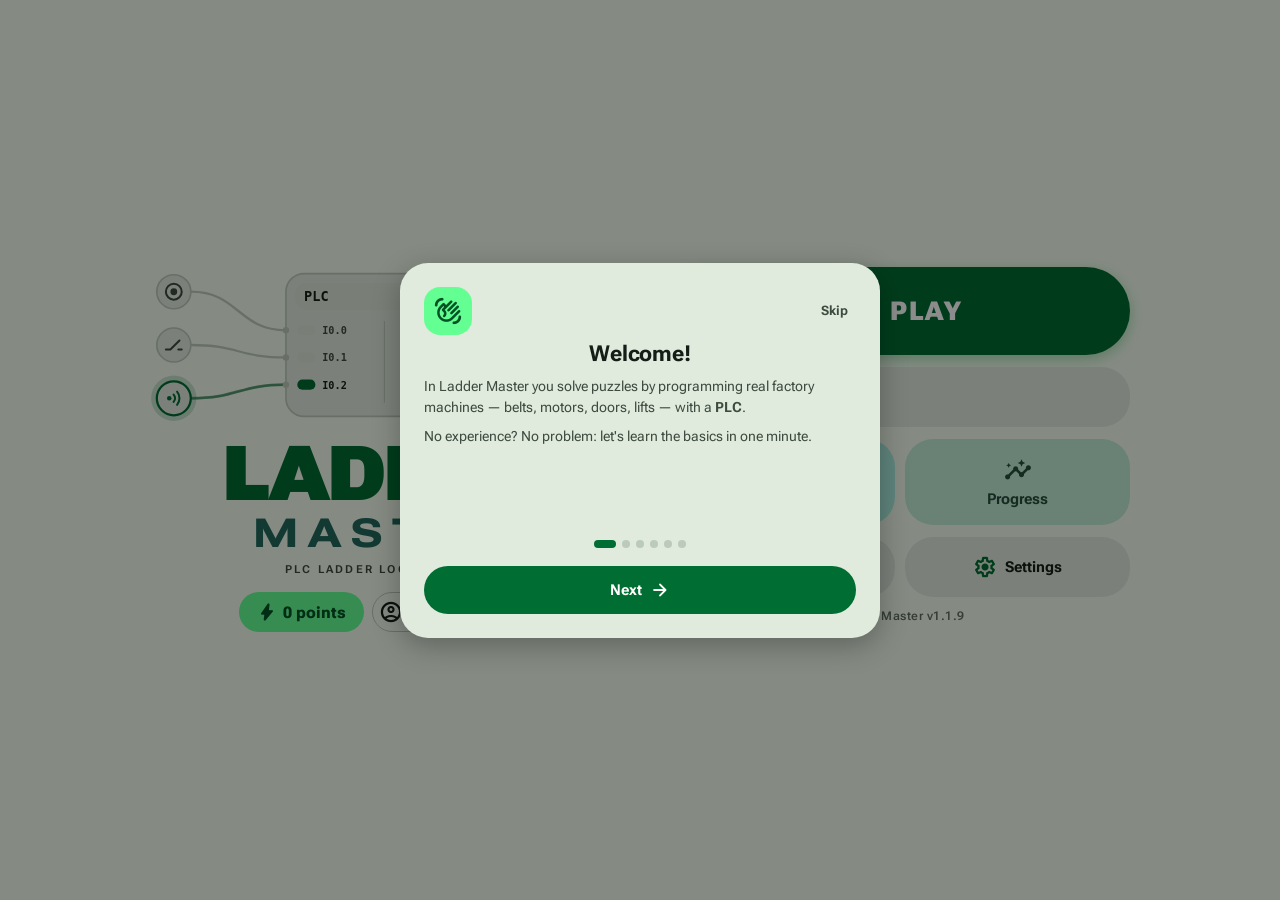
==== index.html @ 9da8c59b "v1.1.9: telefonda büyük ladder alanı, yeni satıra kaydırma, duraklat tuşu, düzenli görev metni Co-Au" ====
<!DOCTYPE html>
<html lang="tr" data-theme="dark"><head><meta charset="utf-8">
<meta name="theme-color" content="#0d1117">
<link rel="preconnect" href="https://fonts.googleapis.com"><link rel="preconnect" href="https://fonts.gstatic.com" crossorigin>
<link rel="stylesheet" href="https://fonts.googleapis.com/css2?family=Roboto+Flex:opsz,wdth,wght@8..144,25..151,100..1000&display=swap">
<link rel="stylesheet" href="https://fonts.googleapis.com/css2?family=Material+Symbols+Rounded:opsz,wght,FILL,GRAD@20..48,100..700,0..1,-50..200&icon_names=account_circle,add,add_circle,arrow_back,arrow_downward,arrow_forward,arrow_upward,bolt,brightness_auto,build,call_split,celebration,check,check_circle,close,cloud,dark_mode,delete,delete_history,delete_sweep,edit,electrical_services,emoji_events,expand_more,factory,help,home,insights,install_mobile,inventory_2,ios_share,key,leaderboard,light_mode,lightbulb,local_fire_department,lock,lock_open,login,logout,map,memory,menu,more_vert,new_releases,oil_barrel,pause,play_arrow,precision_manufacturing,radio_button_unchecked,refresh,remove,restart_alt,resume,rocket_launch,school,science,sensors,settings,sports_esports,stairs,stop,sync,touch_app,vibration,visibility,volume_off,volume_up,waving_hand,workspace_premium&display=block">
<link rel="manifest" href="manifest.webmanifest">
<link rel="icon" type="image/png" sizes="32x32" href="icons/favicon-32.png">
<link rel="apple-touch-icon" href="icons/apple-touch-icon.png">
<meta name="apple-mobile-web-app-capable" content="yes">
<meta name="mobile-web-app-capable" content="yes">
<meta name="apple-mobile-web-app-title" content="Ladder Master">
<meta name="apple-mobile-web-app-status-bar-style" content="black-translucent">
<meta name="viewport" content="width=device-width,initial-scale=1,maximum-scale=1,user-scalable=no,viewport-fit=cover">
<title>Ladder Master — PLC Logic Puzzle</title>
<style>
:root{--bg:#0d1117;--p1:#151b23;--p2:#1c242e;--ln:#2a3542;--tx:#d7dee7;--dim:#7d8a99;--neon:#39ff6a;--amb:#ffb020;--red:#ff4d4d;--blu:#4da3ff;--pur:#c77dff;
--okbg:#0f2a18;--okln:#1f7a37;--tx2:#cfe0f2;--tx3:#aab6c3;--redt:#ff9a9a;--danbg:#3b1414;--danln:#7a2323;--danhot:#5a1717;--wire:#3a4757;--ph:#2b3744;--bar:#222c37;--chip:#1d2733;
--sheet:#161d27;--selbg:#14263a;--ttl:#eafff0;--sym:#9fb0c2;--bv:#9fe8b3;--bxln:#6d8097;--rail:#46576b;--toast:#243242;--act:#26323f;--btn:#212c38;--ln2:#1b242e;--big:#161e28;
--bx:#141c25;--card:#141b24;--mglow:#132a1c;--gridl:#131b24;--qq:#12461f;--ed:#0f141b;--in:#0e141b;--bxon:#0d2615;--icb:#0b1016;--app:#06090d;--ov:rgba(3,6,10,.82);--glow:1;--tbg:#101c2b;--tln:#1f3550;color-scheme:dark}
html[data-theme=light]{--bg:#eef2f6;--p1:#ffffff;--p2:#f2f5f8;--ln:#cdd6e0;--tx:#18212c;--dim:#5e6b7a;--neon:#11a843;--amb:#c77a00;--red:#d92b2b;--blu:#1c6fd1;--pur:#8a3fd1;
--okbg:#dcf6e4;--okln:#7fd39b;--tx2:#1f2b38;--tx3:#3c4856;--redt:#c42020;--danbg:#fde4e4;--danln:#efa3a3;--danhot:#f8c9c9;--wire:#a9b6c4;--ph:#c3cdd8;--bar:#dde3ea;--chip:#f2f5f8;
--sheet:#ffffff;--selbg:#dceafd;--ttl:#0b3d1c;--sym:#4c5b6b;--bv:#0e7a33;--bxln:#7f8fa1;--rail:#7d8c9c;--toast:#2a3644;--act:#e3e9f0;--btn:#eef2f6;--ln2:#dfe5ec;--big:#ffffff;
--bx:#f6f8fa;--card:#ffffff;--mglow:#d6f3df;--gridl:#e4e9ef;--qq:#c6f0d3;--ed:#f7f9fb;--in:#ffffff;--bxon:#dcf6e4;--icb:#f2f5f8;--app:#cfd8e2;--ov:rgba(20,30,40,.45);--glow:0;--tbg:#e8f1fd;--tln:#bcd4f3;color-scheme:light}
html[data-theme=light] #toast{color:#fff}
html[data-theme=light] .mm-title{text-shadow:0 2px 0 rgba(17,168,67,.25)}
html[data-theme=light] .mm-title span{text-shadow:none}
html[data-theme=light] #run,html[data-theme=light] .bigbtn.play{box-shadow:0 4px 14px rgba(17,168,67,.35)}
html[data-theme=light] .bigbtn.play{background:linear-gradient(90deg,#14b84a,#2fd864)}
html[data-theme=light] #run:not(.on){background:#2fd864}
html[data-theme=light] .btn.pri{background:#2fd864;border-color:#2fd864}
html[data-theme=light] .cell.lp .wl,html[data-theme=light] .cell.rp .wr,html[data-theme=light] .cell.ps .sym{filter:none}
.seg{display:flex;gap:6px;margin-bottom:6px}
.seg button{flex:1;height:42px;border-radius:10px;border:1.5px solid var(--ln);background:var(--chip);color:var(--tx);font-size:13.5px;font-weight:700}
.seg button.on{border-color:var(--neon);background:var(--okbg);color:var(--neon)}

*{box-sizing:border-box;-webkit-tap-highlight-color:transparent;user-select:none;-webkit-user-select:none;touch-action:manipulation}
html,body{margin:0;height:100%;background:var(--app);color:var(--tx);font-family:system-ui,-apple-system,"Segoe UI",Roboto,sans-serif;overflow:hidden}
#app{position:relative;height:100dvh;max-width:480px;margin:0 auto;display:flex;flex-direction:column;background:var(--bg);box-shadow:0 0 40px #000}

#cv{width:100%;height:100%;display:block}
#err{position:absolute;left:8px;right:8px;top:50%;transform:translateY(-50%);background:rgba(120,15,15,.95);border:2px solid var(--red);border-radius:10px;padding:10px 12px;display:none;z-index:5;box-shadow:0 0 18px rgba(255,77,77,.5)}
#err b{display:block;font-size:13.5px;line-height:1.35;margin-bottom:8px}
#err .row{display:flex;gap:8px}




.ib{background:var(--p2);border:1px solid var(--ln);color:var(--tx);border-radius:8px;min-width:36px;height:34px;font-size:16px;padding:0 8px}
.ib:active{background:var(--act)}




#top{display:flex;align-items:center;gap:8px;padding:8px 10px 6px;background:var(--p1)}
#top .ib{width:42px;height:40px;font-size:19px}
#title{flex:1;min-width:0;font-weight:800;font-size:16px;line-height:1.15;white-space:nowrap;overflow:hidden;text-overflow:ellipsis}
#title small{display:block;font-size:11px;font-weight:700;letter-spacing:.6px;margin-bottom:1px}
#taskBox{background:var(--p1);padding:0 10px 9px;border-bottom:1px solid var(--ln)}
#task{position:relative;font-size:13px;line-height:1.45;color:var(--tx);max-height:7.6em;overflow-y:auto;user-select:text;-webkit-user-select:text;background:var(--tbg);border:1px solid var(--tln);border-left:4px solid var(--blu);border-radius:10px;padding:22px 11px 8px 11px;box-shadow:inset 0 1px 0 rgba(255,255,255,.04)}
#task::before{content:attr(data-lbl);position:absolute;left:11px;top:6px;font:800 10px system-ui;letter-spacing:1.4px;color:var(--blu)}
#task b{color:var(--blu)}
#goals{display:flex;flex-wrap:wrap;gap:5px;margin-top:7px}
.gl{transition:background .25s,color .25s,border-color .25s}
.gl.ok{animation:glok .5s}
@keyframes glok{40%{transform:scale(1.12)}}
.gl{font-size:11.5px;font-weight:700;padding:3px 9px;border-radius:99px;border:1px solid var(--ln);background:var(--chip);color:var(--tx3)}
.gl.ok{border-color:var(--okln);background:var(--okbg);color:var(--neon)}
#sceneWrap{flex:0 0 auto;height:clamp(150px,23vh,220px);position:relative}
#io{display:flex;gap:8px;padding:8px 10px;background:#0c1117;border-top:1px solid #1d2733;border-bottom:1px solid var(--ln);overflow-x:auto}
#io:empty{display:none}
.iob{flex:1 0 auto;min-width:92px;height:52px;border-radius:12px;border:2px solid var(--c);background:#121920;color:#e6edf5;display:flex;align-items:center;justify-content:center;gap:9px;padding:0 12px;touch-action:manipulation}
.iob .lt{width:22px;height:22px;border-radius:50%;border:2.5px solid var(--c);background:transparent;flex:0 0 22px;transition:background .08s}
.iob.sw .lt{width:34px;height:20px;border-radius:10px;position:relative;flex:0 0 34px}
.iob.sw .lt::after{content:"";position:absolute;top:2px;left:2px;width:12px;height:12px;border-radius:50%;background:#59697b;transition:left .12s}
.iob.on.sw .lt::after{left:16px;background:var(--c)}
.iob.on{background:color-mix(in srgb,var(--c) 18%,#121920);box-shadow:0 0 14px color-mix(in srgb,var(--c) 45%,transparent)}
.iob.on:not(.sw) .lt{background:var(--c)}
.iob .tx{display:flex;flex-direction:column;align-items:flex-start;line-height:1.1}
.iob .tx b{font-size:14px;letter-spacing:.3px}
.iob .tx small{font:600 10.5px ui-monospace,monospace;color:#8da0b4}
.iob:active{transform:scale(.97)}
.iob.idle{opacity:.55}
#ctrl{display:flex;gap:8px;align-items:center;padding:8px 10px;background:var(--p1);border-bottom:1px solid var(--ln)}
#ctrl .ib.big{height:46px;min-width:52px;font-size:17px;font-weight:800;border-radius:12px}
#ctrl .hintb{font-size:21px}
#run{flex:1;height:46px;border-radius:12px;border:0;font-weight:900;font-size:18px;letter-spacing:1px;color:#06210f;background:var(--neon);box-shadow:0 0 14px rgba(57,255,106,.35)}
#run.on{background:var(--red);color:#fff;box-shadow:0 0 12px rgba(255,77,77,.4)}
#pill{font-size:10px;font-weight:800;padding:3px 7px;border-radius:99px;background:var(--bar);color:var(--dim);border:1px solid var(--ln)}
#pill.run{background:var(--okbg);color:var(--neon);border-color:var(--okln)}
#pill.bad{background:var(--danbg);color:var(--red);border-color:var(--danln)}
#editor{flex:1;min-height:0;display:flex;flex-direction:column;background:var(--ed)}
#ehead{display:flex;align-items:center;gap:8px;padding:7px 10px;font-size:12.5px;color:var(--dim);border-bottom:1px solid var(--ln2)}
#ehead .sp{flex:1;line-height:1.25}
#ehead .sp b{color:var(--tx)}
.sm{background:var(--p2);border:1px solid var(--ln);color:var(--tx);border-radius:7px;height:28px;padding:0 9px;font-size:12px}
#rungs{flex:1;overflow-y:auto;overflow-x:auto;padding:6px 6px 14px;-webkit-overflow-scrolling:touch}
.rung{display:flex;align-items:flex-start;margin-bottom:5px}
.gut{width:30px;flex:0 0 30px;height:44px;display:flex;flex-direction:column;align-items:center;justify-content:space-between;padding:1px 0}
.rn{font-size:10px;color:var(--dim);font-family:ui-monospace,monospace}
.rm{background:var(--chip);border:1px solid var(--ln);color:var(--dim);border-radius:6px;width:24px;height:22px;font-size:13px;line-height:1;padding:0}
.grid{position:relative;background:repeating-linear-gradient(0deg,transparent 0 43px,var(--gridl) 43px 44px)}
.rail{position:absolute;top:0;bottom:0;width:4px;background:var(--rail);border-radius:2px}
.grid.on .rail{background:var(--neon);box-shadow:0 0 8px var(--neon)}
.cell{position:absolute;height:44px;border-radius:5px}
.cell svg{display:block;overflow:visible}
.cell svg *{fill:none;stroke-linecap:round}
.cell .wl,.cell .wr{stroke:var(--wire);stroke-width:2.5}
.cell .sym{stroke:var(--sym);stroke-width:2.5}
.cell .ad{fill:var(--tx2);stroke:none;font:600 9.5px ui-monospace,Menlo,monospace;text-anchor:middle}
.cell .tg{fill:var(--dim);stroke:none;font:8.5px system-ui;text-anchor:middle}
.cell .ph{stroke:var(--ph);stroke-width:1.5;stroke-dasharray:3 3}
.cell .plus{stroke:var(--ph);stroke-width:2}
.cell .bx{fill:var(--bx);stroke:var(--bxln);stroke-width:2}
.cell .bt{fill:var(--tx2);stroke:none;font:700 10px ui-monospace,monospace;text-anchor:middle}
.cell .bv{fill:var(--bv);stroke:none;font:600 9.5px ui-monospace,monospace;text-anchor:middle}
.cell .cl{fill:var(--tx2);stroke:none;font:700 11px ui-monospace,monospace;text-anchor:middle}
.cell.lp .wl,.cell.rp .wr{stroke:var(--neon);filter:drop-shadow(0 0 3px var(--neon))}
.cell.ps .sym{stroke:var(--neon);filter:drop-shadow(0 0 3px var(--neon))}
.cell.ps .bx{stroke:var(--neon);fill:var(--bxon)}
.cell.ps .cl{fill:var(--neon)}
.cell.qq .bx{fill:var(--qq)}
.vw{position:absolute;width:3px;background:var(--wire);border-radius:2px}
.vw.on{background:var(--neon);box-shadow:0 0 6px var(--neon)}
#rungs[data-tool="c"] .cell.ec,#rungs[data-tool="o"] .cell.eo{background:rgba(77,163,255,.12);outline:1.5px dashed var(--blu);animation:pl 1s infinite}
@keyframes pl{50%{background:rgba(77,163,255,.25)}}
#addr{margin:2px 0 0 30px;width:calc(100% - 30px);height:34px;border:1.5px dashed var(--ph);background:transparent;color:var(--dim);border-radius:8px;font-size:12px}
#palette{flex:0 0 66px;display:flex;gap:6px;padding:6px 6px calc(6px + env(safe-area-inset-bottom));overflow-x:auto;background:var(--p1);border-top:2px solid var(--ln)}
.pal{flex:0 0 64px;font-size:10.5px!important;border-radius:9px;background:var(--p2);border:1.5px solid var(--ln);color:var(--tx);display:flex;flex-direction:column;align-items:center;justify-content:center;gap:1px;padding:2px;font-size:9px}
.pal svg{display:block}
.pal svg *{fill:none;stroke:var(--sym);stroke-width:2.2;stroke-linecap:round}
.pal svg text{fill:var(--tx2);stroke:none;font:700 11px ui-monospace,monospace;text-anchor:middle}
.pal.sel{border-color:var(--blu);background:var(--selbg);box-shadow:0 0 10px rgba(77,163,255,.5)}
.ov{position:absolute;inset:0;background:var(--ov);z-index:20;display:none;align-items:flex-end;justify-content:center}
.ov.show{display:flex}
.ov.mid{align-items:center}
#ovCard{z-index:30}
.sheet{width:100%;max-height:88%;overflow-y:auto;background:var(--sheet);border:1px solid var(--ln);border-radius:16px 16px 0 0;padding:14px 14px calc(14px + env(safe-area-inset-bottom));animation:up .18s ease-out}
.card{width:90%;max-height:90%;overflow-y:auto;background:var(--sheet);border:1px solid var(--ln);border-radius:16px;padding:16px;text-align:center}
@keyframes up{from{transform:translateY(40px);opacity:0}}
.sheet h3,.card h3{margin:0 0 4px;font-size:16px}
.grp{font-size:10px;color:var(--dim);margin:10px 0 4px;letter-spacing:.8px}
.chips{display:flex;flex-wrap:wrap;gap:6px}
.chip{background:var(--chip);border:1.5px solid var(--ln);color:var(--tx);border-radius:9px;padding:5px 9px;font:600 12px ui-monospace,monospace;text-align:left;min-width:62px}
.chip small{display:block;font:9px system-ui;color:var(--dim)}
.chip.sel{border-color:var(--neon);background:var(--okbg);box-shadow:0 0 8px rgba(57,255,106,.35)}
.fld{display:flex;gap:8px;align-items:center;margin-top:10px}
.fld label{font-size:11px;color:var(--dim);flex:0 0 70px}
.fld input{flex:1;height:34px;background:var(--in);border:1.5px solid var(--ln);border-radius:8px;color:var(--tx);padding:0 10px;font-size:14px;user-select:text;-webkit-user-select:text}
.step{display:flex;align-items:center;gap:10px}
.step b{font:700 16px ui-monospace,monospace;min-width:64px;text-align:center;color:var(--amb)}
.btn{height:42px;border-radius:10px;border:1.5px solid var(--ln);background:var(--btn);color:var(--tx);font-size:14px;font-weight:700;padding:0 14px}
.btn.pri{background:var(--neon);color:#06210f;border-color:var(--neon)}
.btn.dan{background:var(--danbg);border-color:var(--danln);color:var(--redt)}
.btn.wide{flex:1}
.brow{display:flex;gap:8px;margin-top:14px}
.mi{display:block;width:100%;text-align:left;height:46px;margin-bottom:6px;background:var(--chip);border:1.5px solid var(--ln);border-radius:10px;color:var(--tx);font-size:14px;padding:0 14px}
#menu{background:var(--bg)}
#menu .sheet{height:100%;max-height:100%;border-radius:0;background:var(--bg);border:0}
.cat{margin:14px 0 6px;font-size:11px;font-weight:800;letter-spacing:1px;color:var(--amb)}
.cat small{display:block;color:var(--dim);font-weight:500;letter-spacing:0}
.lvs{display:grid;grid-template-columns:repeat(4,1fr);gap:8px}
.lv{aspect-ratio:1;border-radius:12px;background:var(--p2);border:1.5px solid var(--ln);color:var(--tx);display:flex;flex-direction:column;align-items:center;justify-content:center;font-size:20px;font-weight:800}
.lv small{font-size:10px;color:var(--amb);letter-spacing:1px;min-height:12px}
.lv.lock{opacity:.4}
.lv.cur{border-color:var(--neon)}
.stars{font-size:30px;letter-spacing:6px;color:var(--wire);margin:6px 0}
.stars .f{color:var(--amb);text-shadow:0 0 12px var(--amb)}
#toast{position:absolute;left:50%;bottom:90px;transform:translateX(-50%);background:var(--toast);border:1px solid var(--wire);color:var(--tx);font-size:12.5px;padding:8px 14px;border-radius:99px;z-index:50;opacity:0;pointer-events:none;transition:opacity .2s;max-width:90%;text-align:center}
#toast.show{opacity:1}
p.t{font-size:13px;line-height:1.5;color:var(--tx3);text-align:left;margin:8px 0}

.pal{touch-action:pan-x}
#doneBar{flex:0 0 66px;display:none;align-items:center;gap:10px;padding:8px 10px;background:var(--okbg);border-top:2px solid var(--okln);font-size:12.5px;line-height:1.3}
#doneBar span{flex:1}
#doneBar b{color:var(--neon)}
#ghost{position:fixed;left:0;top:0;width:72px;height:64px;border-radius:12px;background:var(--selbg);border:2px solid var(--blu);box-shadow:0 10px 26px rgba(0,0,0,.55),0 0 16px rgba(77,163,255,.6);display:none;flex-direction:column;align-items:center;justify-content:center;font-size:10px;font-weight:700;color:var(--tx);pointer-events:none;z-index:99;opacity:.96;animation:gpop .14s ease-out}
@keyframes gpop{from{scale:.6;opacity:.3}}
#ghost svg *{fill:none;stroke:var(--tx2);stroke-width:2.2;stroke-linecap:round}
#ghost svg text{fill:var(--tx2);stroke:none;font:700 11px ui-monospace,monospace;text-anchor:middle}
.cell.dz{background:rgba(57,255,106,.25)!important;outline:2px solid var(--neon)!important;animation:none!important}
.cell.dragsrc{opacity:.35}
.cell.full{touch-action:none;cursor:grab}
.cell.dz.sw{background:rgba(255,176,32,.25)!important;outline-color:var(--amb)!important}
#palette.trash{background:var(--danbg);border-top-color:var(--red)}
#palette.trash>*{opacity:.15}
#palette.trash::after{content:attr(data-trash);position:absolute;left:0;right:0;text-align:center;line-height:54px;color:var(--redt);font-weight:800;font-size:14px}
#palette.trash.hot{background:var(--danhot);box-shadow:inset 0 0 20px rgba(255,77,77,.6)}
#palette{position:relative}
#menu{background:radial-gradient(120% 70% at 50% 0%,var(--mglow) 0%,var(--bg) 55%)}
#menu .sheet{background:transparent}
.mm{display:flex;flex-direction:column;gap:10px;min-height:100%;padding-bottom:10px}
#mcv{width:100%;height:150px;display:block}
.mm-title{text-align:center;font-weight:900;font-size:40px;letter-spacing:3px;line-height:1;color:var(--ttl);text-shadow:0 0 10px var(--neon),0 0 28px rgba(57,255,106,.55);margin-top:2px}
.mm-title span{display:block;font-size:26px;letter-spacing:10px;color:var(--amb);text-shadow:0 0 12px rgba(255,176,32,.6);margin-top:4px}
.mm-sub{text-align:center;font-size:10.5px;letter-spacing:2.5px;color:var(--dim);margin-bottom:6px}
.pts{align-self:center;background:var(--okbg);border:1.5px solid var(--okln);color:var(--neon);font-weight:800;border-radius:99px;padding:6px 16px;font-size:14px;margin-bottom:6px}
.bigbtn{display:flex;align-items:center;justify-content:center;gap:10px;width:100%;min-height:52px;border-radius:14px;border:1.5px solid var(--ln);background:var(--big);color:var(--tx);font-size:16px;font-weight:800}
.bigbtn small{font-weight:500;color:var(--dim);font-size:11px}
.bigbtn.play{min-height:62px;font-size:22px;letter-spacing:2px;color:#06210f;border:0;background:linear-gradient(90deg,#22d957,#39ff6a);box-shadow:0 0 24px rgba(57,255,106,.45)}
.topbar{display:flex;align-items:center;gap:8px;margin-bottom:12px}
.topbar h3{flex:1;margin:0;font-size:17px}
.topbar .pp{color:var(--neon);font-weight:800;font-size:13px}
.ccard{display:flex;gap:12px;align-items:center;width:100%;padding:14px;border-radius:14px;border:1.5px solid var(--ln);background:var(--card);text-align:left;color:var(--tx);margin-bottom:10px}
.ccard .ic{flex:0 0 58px;height:58px;border-radius:12px;display:flex;align-items:center;justify-content:center;background:var(--icb);border:1.5px solid currentColor}
.ccard .ic svg *{fill:none;stroke:currentColor;stroke-width:2.2;stroke-linecap:round}
.ccard .ic svg text{fill:currentColor;stroke:none;font:700 11px ui-monospace,monospace;text-anchor:middle}
.ccard .bd{flex:1;min-width:0}
.ccard b{display:block;font-size:17px}
.ccard small{display:block;color:var(--dim);font-size:11.5px;margin-top:2px}
.ccard .cnt{font:800 13px ui-monospace,monospace;color:var(--tx)}
.bar{height:6px;border-radius:3px;background:var(--bar);overflow:hidden;margin-top:8px}
.bar i{display:block;height:100%;border-radius:3px}
.lvs5{display:grid;grid-template-columns:repeat(5,1fr);gap:7px}
.lv5{aspect-ratio:1;border-radius:10px;background:var(--p2);border:1.5px solid var(--ln);color:var(--tx);font:800 15px ui-monospace,monospace;display:flex;flex-direction:column;align-items:center;justify-content:center;gap:1px;padding:0}
.lv5 small{font-size:10px;line-height:1}
.lv5.dn{background:var(--okbg);border-color:var(--okln);color:var(--neon)}
.lv5.lock{opacity:.35}
.lv5.cur{box-shadow:0 0 0 2px var(--blu)}
.gain{font-size:28px;font-weight:900;color:var(--amb);text-shadow:0 0 14px rgba(255,176,32,.6);margin:8px 0}
.prow{display:flex;align-items:center;gap:8px;font-size:12px;margin:6px 0}
.prow span{flex:0 0 46px;color:var(--dim)}
.prow .bar{flex:1;margin:0}
.prow b{flex:0 0 54px;text-align:right;font-family:ui-monospace,monospace}
.pal{position:relative}
.pal .nw{position:absolute;top:-4px;right:-4px;background:var(--amb);color:#1d1300;font:800 8px system-ui;font-style:normal;padding:2px 4px;border-radius:6px;box-shadow:0 0 8px var(--amb);animation:pl 1.2s infinite}
.nwt{font:800 11px system-ui;letter-spacing:1.5px;color:var(--amb);margin-bottom:8px}
.el{text-align:left}
.el .eh{display:flex;align-items:center;gap:10px}
.el .eh b{font-size:16px}
.ex{background:var(--ed);border:1px solid var(--ln);border-radius:10px;padding:8px 10px;margin-top:6px}
.ex small{display:block;color:var(--tx3);font-size:12px;line-height:1.4;margin-bottom:6px}
.rs{display:block;margin:2px 0}
.rs .w{fill:none;stroke:var(--neon);stroke-width:2}
.rs .rl{fill:none;stroke:var(--neon);stroke-width:3.5;stroke-linecap:round}
.rs .bg{fill:var(--ed);stroke:none}
.rs svg *{fill:none;stroke:var(--neon);stroke-width:2.2;stroke-linecap:round}
.rs svg text{fill:var(--neon);stroke:none;font:700 11px ui-monospace,monospace;text-anchor:middle}
.rs .ad{fill:var(--tx2);font:600 9.5px ui-monospace,monospace;text-anchor:middle}
.elist{display:flex;flex-wrap:wrap;gap:6px;margin-bottom:6px}
.elb{display:flex;align-items:center;gap:4px;background:var(--chip);border:1.5px solid var(--ln);border-radius:9px;padding:3px 8px 3px 3px;color:var(--tx);font-size:11.5px;font-weight:700}
.elb svg{transform:scale(.8)}
.elb svg *,.el .pal svg *{fill:none;stroke:var(--sym);stroke-width:2.2;stroke-linecap:round}
.elb svg text,.el .pal svg text{fill:var(--tx2);stroke:none;font:700 11px ui-monospace,monospace;text-anchor:middle}
.elb.on{border-color:var(--neon);background:var(--okbg)}
.gcard{background:var(--card);border:1px solid var(--ln);border-radius:12px;padding:10px;margin-bottom:8px}
.acct{align-self:center;background:transparent;border:1.5px solid var(--ln);color:var(--tx);border-radius:99px;padding:6px 16px;font-size:13px;margin:-2px 0 4px}
.brow2{display:flex;gap:10px}.brow2 .bigbtn{flex:1;font-size:15px}
.prof{display:flex;flex-direction:column;align-items:center;gap:4px;margin:6px 0 10px}
.prof .av{width:64px;height:64px;border-radius:50%;background:var(--okbg);border:2px solid var(--neon);color:var(--neon);display:flex;align-items:center;justify-content:center;font:900 28px system-ui}
.prof b{font-size:19px}.prof span{color:var(--neon);font-weight:800}
.myr{background:var(--okbg);border:1.5px solid var(--okln);border-radius:12px;padding:10px 14px;margin-bottom:10px;font-size:14px}
.lb{display:flex;flex-direction:column;gap:6px}
.lbr{display:flex;align-items:center;gap:10px;background:var(--card);border:1px solid var(--ln);border-radius:10px;padding:10px 12px}
.lbr .rk{flex:0 0 30px;text-align:center;font:800 15px ui-monospace,monospace;color:var(--dim)}
.lbr .nm{flex:1;font-weight:700;overflow:hidden;text-overflow:ellipsis;white-space:nowrap}
.lbr .sc{font:800 13px ui-monospace,monospace;color:var(--neon)}
.lbr.me{border-color:var(--neon);background:var(--okbg)}
.fld input{text-transform:none}
#palette{flex-basis:72px}
.pal span{font-size:10.5px;font-weight:600}
html[data-theme=light] #io{background:#1a222c}
.pz{display:flex;flex-direction:column;gap:8px;margin-top:12px}
.pz .bigbtn{min-height:50px}
.hstep{background:var(--ed);border:1px solid var(--ln);border-radius:12px;padding:10px 12px;margin:8px 0;text-align:left}
.hstep h4{margin:0 0 6px;font-size:13px;color:var(--amb)}
.sol{font:600 13px/1.6 ui-monospace,monospace;color:var(--tx);white-space:normal}
.sol .rl2{display:block;padding:4px 0;border-bottom:1px dashed var(--ln)}
.sol .rl2:last-child{border:0}
.ver{text-align:center;font:600 11.5px ui-monospace,monospace;color:var(--dim);margin-top:6px;letter-spacing:.5px}
.cstat{display:flex;gap:12px;margin-top:6px;font-size:12px;color:var(--tx3);font-weight:700}
.cstat.big{font-size:14px;margin-top:8px}.cstat b{color:var(--tx)}
.pcard{background:var(--card);border:1.5px solid var(--ln);border-radius:14px;padding:12px 14px;margin-bottom:10px;font-size:16px}
#road{margin:0 -14px}
.rd{position:relative;overflow:hidden;background:radial-gradient(60% 30% at 30% 80%,color-mix(in srgb,var(--neon) 7%,transparent),transparent),radial-gradient(60% 30% at 70% 40%,color-mix(in srgb,var(--blu) 7%,transparent),transparent)}
.rdp{position:absolute;left:0;top:0}
.rdp .rb{fill:none;stroke:var(--ln);stroke-width:26;stroke-linecap:round}
.rdp .rl{fill:none;stroke:var(--card);stroke-width:18;stroke-linecap:round}
.rdp .rdn{fill:none;stroke:var(--neon);stroke-width:6;stroke-linecap:round;stroke-dasharray:2 12;opacity:.9}
.nd{position:absolute;transform:translate(-50%,-50%);width:58px;height:58px;border-radius:50%;border:3px solid var(--ln);background:var(--chip);color:var(--tx);font:900 19px system-ui;display:flex;align-items:center;justify-content:center;box-shadow:0 5px 0 rgba(0,0,0,.35);z-index:2;padding:0}
.nd.dn{background:linear-gradient(#2fd864,#12a846);border-color:#0b7a31;color:#05210e}
.nd.cur{width:72px;height:72px;font-size:24px;background:linear-gradient(#ffd24d,#ff9f1a);border-color:#b86b00;color:#2b1700;animation:bob 1.2s ease-in-out infinite;z-index:3}
.nd.cur::before{content:"";position:absolute;inset:-10px;border-radius:50%;border:3px solid #ffb020;opacity:.6;animation:ring 1.4s ease-out infinite}
.nd.lk{opacity:.85;font-size:18px;background:var(--bar);border-color:var(--wire);color:var(--dim);box-shadow:0 3px 0 rgba(0,0,0,.25)}
.nd.lk.ex{background:color-mix(in srgb,var(--red) 22%,var(--bar));border-color:color-mix(in srgb,var(--red) 55%,var(--wire))}
.nd.ex{border-radius:18px;width:64px;height:64px}
.nd.ex.dn{background:linear-gradient(#ff7a59,#e0352b);border-color:#8f1d16;color:#fff}
.nd.ex.cur{background:linear-gradient(#ff6a4d,#c81e3a);border-color:#7a0f1f;color:#fff}
.nd.ex.cur::before{border-color:var(--red)}
.nd i{position:absolute;right:-4px;top:-4px;width:20px;height:20px;border-radius:50%;background:#fff;color:#12a846;font:900 12px/20px system-ui;font-style:normal;box-shadow:0 1px 3px rgba(0,0,0,.4)}
.nd em{position:absolute;top:-30px;left:50%;transform:translateX(-50%);font-style:normal;font-size:12px;font-weight:900;background:var(--amb);color:#2b1700;padding:2px 8px;border-radius:8px}
.nd u{position:absolute;left:-8px;bottom:-6px;text-decoration:none;font-size:16px}
.exl{position:absolute;transform:translateX(-50%);font:900 10px system-ui;letter-spacing:1px;color:var(--red);z-index:2;white-space:nowrap}
.dec{position:absolute;font-size:24px;opacity:.55;z-index:1}
.fog{position:absolute;left:0;right:0;background:linear-gradient(var(--bg),color-mix(in srgb,var(--bg) 0%,transparent));display:flex;align-items:flex-start;justify-content:center;padding-top:24px;z-index:4;color:var(--dim);font-weight:800;font-size:13px}
.mapbar{position:sticky;top:-14px;z-index:5;background:var(--bg);margin:-14px -14px 0;padding:14px}
@keyframes bob{50%{transform:translate(-50%,-56%)}}
@keyframes ring{from{transform:scale(.85);opacity:.7}to{transform:scale(1.25);opacity:0}}
.nd s.tp{position:absolute;left:50%;bottom:6px;transform:translateX(-50%);width:16px;height:4px;border-radius:2px;opacity:.85}
.nd.cur s.tp{bottom:9px}
.pic{flex:0 0 46px;height:46px;border-radius:10px;border:1.5px solid currentColor;display:flex;align-items:center;justify-content:center;background:var(--icb)}
.pic svg *{fill:none;stroke:currentColor;stroke-width:2.2;stroke-linecap:round}
.pic svg text{fill:currentColor;stroke:none;font:700 11px ui-monospace,monospace;text-anchor:middle}
.instb{background:linear-gradient(90deg,color-mix(in srgb,var(--blu) 22%,var(--big)),var(--big));border-color:color-mix(in srgb,var(--blu) 55%,var(--ln))}
.ishot{display:flex;align-items:center;gap:12px;margin:8px 0 4px;text-align:left}
.ishot img{width:64px;height:64px;border-radius:15px;box-shadow:0 4px 14px rgba(0,0,0,.4)}
.ishot b{font-size:17px}.ishot small{display:block;color:var(--dim);font-size:12px;margin-top:2px}
.isteps{text-align:left;font-size:14px;line-height:1.6;margin:10px 0 0;padding-left:20px}
.isteps b{color:var(--blu)}
/* --- animasyonlar --- */
.card{animation:cpop .22s cubic-bezier(.2,1.4,.4,1)}
@keyframes cpop{from{transform:scale(.86);opacity:0}}
.ov{transition:opacity .15s}
.scrIn>*{animation:scr .26s ease-out both}
.scrIn>*:nth-child(2){animation-delay:.03s}.scrIn>*:nth-child(3){animation-delay:.06s}.scrIn>*:nth-child(4){animation-delay:.09s}.scrIn>*:nth-child(n+5){animation-delay:.12s}
@keyframes scr{from{transform:translateY(14px);opacity:0}}
.cell.pop{animation:cellpop .42s cubic-bezier(.2,1.6,.4,1)}
@keyframes cellpop{0%{transform:scale(.4);opacity:.2}60%{transform:scale(1.12)}100%{transform:scale(1)}}
.pal,.bigbtn,.btn,.ib,#run,.iob,.nd,.mi,.chip{transition:transform .08s}
.pal:active,.bigbtn:active,.btn:active,.ib:active,#run:active,.mi:active,.chip:active{transform:scale(.95)}
.nd:active{transform:translate(-50%,-50%) scale(.92)}
#sceneWrap.shk{animation:shk .45s}
@keyframes shk{20%{transform:translateX(-7px)}40%{transform:translateX(6px)}60%{transform:translateX(-4px)}80%{transform:translateX(2px)}}
#err{animation:cpop .25s cubic-bezier(.2,1.4,.4,1)}
.cnf{position:absolute;inset:0;width:100%;height:100%;pointer-events:none;z-index:60}
.rd .nd{animation:ndin .35s ease-out both}
@keyframes ndin{from{opacity:0;scale:.5}}
.pal.sel{transform:translateY(-4px)}
/* --- bilgi balonu --- */
#tip{position:fixed;z-index:120;max-width:290px;background:var(--sheet);border:1.5px solid var(--blu);border-radius:14px;padding:10px 12px 11px;box-shadow:0 12px 30px rgba(0,0,0,.5);opacity:0;transform:scale(.9) translateY(6px);pointer-events:none;transition:opacity .15s,transform .18s cubic-bezier(.2,1.4,.4,1)}
#tip.show{opacity:1;transform:none;pointer-events:auto}
#tip::after{content:"";position:absolute;left:calc(var(--ax) - 8px);bottom:-9px;width:14px;height:14px;background:var(--sheet);border-right:1.5px solid var(--blu);border-bottom:1.5px solid var(--blu);transform:rotate(45deg)}
#tip.below::after{bottom:auto;top:-9px;transform:rotate(225deg)}
#tip .th{display:flex;align-items:center;gap:8px}
#tip .th svg *{fill:none;stroke:var(--blu);stroke-width:2.2;stroke-linecap:round}
#tip .th svg text{fill:var(--blu);stroke:none;font:700 11px ui-monospace,monospace;text-anchor:middle}
#tip .th b{font-size:14.5px}
#tip .tx2{font-size:12px;color:var(--amb);margin-top:4px;font-weight:700}
#tip .tx2 code{font:700 12px ui-monospace,monospace}
#tip p{margin:6px 0 4px;font-size:12.5px;line-height:1.45;color:var(--tx3)}
#tip small{font-size:11.5px;color:var(--dim);line-height:1.4;display:block}
.solv{background:var(--ed);border:1px solid var(--ln);border-radius:10px;padding:6px 4px}
.sl{display:block;margin:2px 0 6px}
.sl .rl{fill:none;stroke:var(--neon);stroke-width:3.5;stroke-linecap:round}
.sl .w{fill:none;stroke:var(--neon);stroke-width:2;opacity:.85}
.sl .bg{fill:var(--ed)}
.sl .sy *{fill:none;stroke:var(--neon);stroke-width:2.2;stroke-linecap:round}
.sl .sy text{fill:var(--neon);stroke:none;font:700 11px ui-monospace,monospace;text-anchor:middle}
.sl .ad{fill:var(--tx);font:700 9.5px ui-monospace,monospace;text-anchor:middle}
.sl .tg{fill:var(--dim);font:600 8px system-ui;text-anchor:middle}
.sl .rn{fill:var(--dim);font:700 8.5px ui-monospace,monospace}
.sl .bx{fill:var(--bxon);stroke:var(--neon);stroke-width:2}
.sl .bt{fill:var(--tx);font:700 9.5px ui-monospace,monospace;text-anchor:middle}
.sl .bv{fill:var(--neon);font:700 9.5px ui-monospace,monospace;text-anchor:middle}
/* M3 renk şeması — seed #1fa855, Vibrant, materialyoucolor ile üretildi */
:root{--md-primary:#00e471;--md-onPrimary:#003917;--md-primaryContainer:#005224;--md-onPrimaryContainer:#64ff93;--md-secondary:#a5d0ba;--md-onSecondary:#0e3728;--md-secondaryContainer:#274e3d;--md-onSecondaryContainer:#c1ecd5;--md-tertiary:#8ed4c5;--md-onTertiary:#003730;--md-tertiaryContainer:#005046;--md-onTertiaryContainer:#aaf0e1;--md-error:#ffb4ab;--md-onError:#690005;--md-errorContainer:#93000a;--md-onErrorContainer:#ffdad6;--md-surface:#0c150e;--md-onSurface:#dbe6d8;--md-onSurfaceVariant:#bccabb;--md-surfaceContainerLowest:#071009;--md-surfaceContainerLow:#151e16;--md-surfaceContainer:#192219;--md-surfaceContainerHigh:#232c23;--md-surfaceContainerHighest:#2e372e;--md-surfaceDim:#0c150e;--md-surfaceBright:#323c32;--md-outline:#879486;--md-outlineVariant:#3d4a3e;--md-inverseSurface:#dbe6d8;--md-inverseOnSurface:#29332a;--md-inversePrimary:#006d32;--md-scrim:#000000}
html[data-theme=light]{--md-primary:#006d32;--md-onPrimary:#ffffff;--md-primaryContainer:#64ff93;--md-onPrimaryContainer:#005224;--md-secondary:#3f6654;--md-onSecondary:#ffffff;--md-secondaryContainer:#c1ecd5;--md-onSecondaryContainer:#274e3d;--md-tertiary:#20695d;--md-onTertiary:#ffffff;--md-tertiaryContainer:#aaf0e1;--md-onTertiaryContainer:#005046;--md-error:#ba1a1a;--md-onError:#ffffff;--md-errorContainer:#ffdad6;--md-onErrorContainer:#93000a;--md-surface:#f2fcee;--md-onSurface:#151e16;--md-onSurfaceVariant:#3d4a3e;--md-surfaceContainerLowest:#ffffff;--md-surfaceContainerLow:#ecf7e9;--md-surfaceContainer:#e6f1e3;--md-surfaceContainerHigh:#e0ebde;--md-surfaceContainerHighest:#dbe6d8;--md-surfaceDim:#d2ddd0;--md-surfaceBright:#f2fcee;--md-outline:#6d7b6d;--md-outlineVariant:#bccabb;--md-inverseSurface:#29332a;--md-inverseOnSurface:#e9f4e6;--md-inversePrimary:#00e471;--md-scrim:#000000}
/* ================= MATERIAL 3 EXPRESSIVE ================= */
/* --- eski değişkenleri M3 token'larına bağla --- */
:root,html[data-theme=light]{
 --md-ext-blue:#93ccff;--md-ext-amber:#ffb95c;--md-ext-purple:#d7baff;
 --bg:var(--md-surface);--p1:var(--md-surfaceContainer);--p2:var(--md-surfaceContainerHigh);--ln:var(--md-outlineVariant);--tx:var(--md-onSurface);--dim:var(--md-onSurfaceVariant);
 --neon:var(--md-primary);--amb:var(--md-ext-amber);--red:var(--md-error);--blu:var(--md-ext-blue);--pur:var(--md-ext-purple);
 --okbg:var(--md-primaryContainer);--okln:var(--md-primary);--tx2:var(--md-onSurface);--tx3:var(--md-onSurfaceVariant);--redt:var(--md-error);
 --danbg:var(--md-errorContainer);--danln:var(--md-error);--danhot:var(--md-errorContainer);--wire:var(--md-outline);--ph:var(--md-outlineVariant);
 --bar:var(--md-surfaceContainerHighest);--chip:var(--md-surfaceContainerHigh);--sheet:var(--md-surfaceContainerLow);--selbg:var(--md-secondaryContainer);
 --ttl:var(--md-onSurface);--sym:var(--md-onSurfaceVariant);--bv:var(--md-primary);--bxln:var(--md-outline);--rail:var(--md-outline);--toast:var(--md-inverseSurface);
 --act:var(--md-surfaceContainerHighest);--btn:var(--md-surfaceContainerHigh);--ln2:var(--md-outlineVariant);--big:var(--md-surfaceContainerHigh);--bx:var(--md-surfaceContainerLow);
 --card:var(--md-surfaceContainerLow);--mglow:var(--md-primaryContainer);--gridl:var(--md-surfaceContainerHigh);--qq:var(--md-primaryContainer);--ed:var(--md-surfaceContainerLowest);
 --in:var(--md-surfaceContainerHighest);--bxon:var(--md-primaryContainer);--icb:var(--md-surfaceContainerHighest);--app:var(--md-surfaceDim);--ov:color-mix(in srgb,var(--md-scrim) 45%,transparent);
 --tbg:var(--md-secondaryContainer);--tln:transparent;
 /* şekil */
 --sh-xs:4px;--sh-s:8px;--sh-m:12px;--sh-l:16px;--sh-xl:28px;--sh-xxl:48px;--sh-full:999px;
 /* hareket (expressive spring) */
 --ease-sp:cubic-bezier(.42,1.67,.21,.9);--ease-sl:cubic-bezier(.38,1.21,.22,1);--ease-ef:cubic-bezier(.34,.8,.34,1);
 --font:"Roboto Flex","Google Sans Flex",Roboto,system-ui,-apple-system,"Segoe UI",sans-serif;
}
html[data-theme=light]{--md-ext-blue:#00639a;--md-ext-amber:#8a5100;--md-ext-purple:#7046a8}
html,body{font-family:var(--font);background:var(--md-surfaceDim)}
#app{background:var(--md-surface);box-shadow:none}
.ms{font-family:"Material Symbols Rounded";font-weight:500;font-style:normal;font-size:24px;line-height:1;letter-spacing:normal;text-transform:none;display:inline-block;white-space:nowrap;direction:ltr;-webkit-font-feature-settings:"liga";font-feature-settings:"liga";-webkit-font-smoothing:antialiased;font-variation-settings:"FILL" 0,"wght" 500,"GRAD" 0,"opsz" 24;vertical-align:middle;user-select:none;flex:none}
.ms.f{font-variation-settings:"FILL" 1,"wght" 500,"GRAD" 0,"opsz" 24}
.ms.ms-sm{font-size:18px}.ms.ms-lg{font-size:28px}.ms.ms-xl{font-size:36px}

/* --- ikon butonları (standard / tonal) --- */
.ib{width:48px;min-width:48px;height:48px;border-radius:var(--sh-full);border:0;background:transparent;color:var(--md-onSurfaceVariant);display:inline-flex;align-items:center;justify-content:center;padding:0;transition:border-radius .35s var(--ease-sp),background .2s,transform .2s var(--ease-sp)}
.ib:active{border-radius:var(--sh-m);background:color-mix(in srgb,var(--md-onSurface) 12%,transparent)}
.ib.tn{background:var(--md-secondaryContainer);color:var(--md-onSecondaryContainer)}

/* --- üst uygulama çubuğu --- */
#top{background:var(--md-surfaceContainer);padding:8px 8px 6px 4px;gap:4px}
#top .ib{width:48px;height:48px;font-size:inherit}
#title{font-size:20px;font-weight:700;font-variation-settings:"wdth" 92,"opsz" 24;letter-spacing:-.2px}
#title small{font-size:11.5px;font-weight:700;letter-spacing:.8px;font-variation-settings:"wdth" 100;opacity:.95}
#pill{height:28px;padding:0 12px;border-radius:var(--sh-s);display:inline-flex;align-items:center;gap:4px;font:700 12px var(--font);letter-spacing:.6px;background:var(--md-surfaceContainerHighest);color:var(--md-onSurfaceVariant);border:0}
#pill.run{background:var(--md-primaryContainer);color:var(--md-onPrimaryContainer)}
#pill.bad{background:var(--md-errorContainer);color:var(--md-onErrorContainer)}

/* --- görev kartı --- */
#taskBox{background:var(--md-surfaceContainer);padding:2px 12px 12px;border:0}
#task{max-height:9.6em;background:var(--md-secondaryContainer);color:var(--md-onSecondaryContainer);border:0;border-radius:var(--sh-l) var(--sh-l) var(--sh-l) var(--sh-xs);padding:26px 14px 12px;font-size:14px;line-height:1.45;font-variation-settings:"wdth" 100;box-shadow:none}
#task::before{left:14px;top:9px;font:800 11px var(--font);letter-spacing:1.2px;color:var(--md-onSecondaryContainer);opacity:.8}
#task b{color:var(--md-primary);font-weight:800}
html[data-theme=light] #task b{color:var(--md-onSecondaryContainer);text-decoration:underline;text-decoration-thickness:2px;text-underline-offset:2px;text-decoration-color:var(--md-primary)}
#goals{gap:6px;margin-top:10px}
.gl{height:32px;display:inline-flex;align-items:center;gap:4px;padding:0 12px 0 8px;border-radius:var(--sh-s);border:1px solid var(--md-outlineVariant);background:transparent;color:var(--md-onSurfaceVariant);font:600 13px var(--font)}
.gl .ms{font-size:18px}
.gl.ok{background:var(--md-primaryContainer);color:var(--md-onPrimaryContainer);border-color:transparent}

/* --- sahne kartı --- */
#sceneWrap{margin:8px 12px 0;border-radius:var(--sh-xl);overflow:hidden;background:var(--md-surfaceContainerLowest);height:clamp(140px,22vh,210px)}
#err{border-radius:var(--sh-xl);background:var(--md-errorContainer);color:var(--md-onErrorContainer);border:0;box-shadow:0 6px 18px rgba(0,0,0,.25);padding:16px}
#err b{font-size:15px;font-weight:700}

/* --- giriş butonları (START/STOP/şalter) --- */
#io{background:transparent;border:0;padding:10px 12px 4px;gap:10px}
.iob{height:56px;border:0;border-radius:var(--sh-l);background:var(--md-surfaceContainerHigh);color:var(--md-onSurface);gap:10px;padding:0 16px;transition:border-radius .3s var(--ease-sp),background .15s,transform .2s var(--ease-sp)}
.iob .lt{width:12px;height:12px;flex:0 0 12px;border:0;background:color-mix(in srgb,var(--c) 35%,var(--md-outline))}
.iob .tx b{font-size:15px;font-weight:800;letter-spacing:.4px}
.iob .tx small{color:var(--md-onSurfaceVariant);font:600 11px ui-monospace,monospace}
.iob:active{transform:none;border-radius:var(--sh-xl)}
.iob.on{background:color-mix(in srgb,var(--c) 26%,var(--md-surfaceContainerHigh));box-shadow:none;border-radius:var(--sh-xl)}
.iob.on:not(.sw) .lt{background:var(--c);box-shadow:0 0 10px var(--c)}
.iob.sw .lt{width:52px;height:32px;flex:0 0 52px;border-radius:16px;background:var(--md-surfaceContainerHighest);border:2px solid var(--md-outline)}
.iob.sw .lt::after{top:6px;left:6px;width:16px;height:16px;background:var(--md-outline);transition:all .3s var(--ease-sp)}
.iob.on.sw .lt{background:var(--c);border-color:var(--c)}
.iob.on.sw .lt::after{left:22px;top:2px;width:24px;height:24px;background:#fff}
.iob.idle{opacity:.6}
html[data-theme=light] #io{background:transparent}

/* --- kontrol çubuğu --- */
#ctrl{background:transparent;border:0;padding:10px 12px 10px;gap:10px}
#run{height:56px;border-radius:var(--sh-l);font:800 17px var(--font);letter-spacing:.8px;background:var(--md-primary);color:var(--md-onPrimary);box-shadow:0 3px 8px color-mix(in srgb,var(--md-primary) 30%,transparent);display:flex;align-items:center;justify-content:center;gap:8px;transition:border-radius .4s var(--ease-sp),background .25s,transform .2s var(--ease-sp)}
#run .ms{font-size:28px}
#run.on{background:var(--md-error);color:var(--md-onError);border-radius:var(--sh-xxl);box-shadow:0 3px 8px color-mix(in srgb,var(--md-error) 30%,transparent)}
#run:active{border-radius:var(--sh-xl);transform:scale(.98)}
html[data-theme=light] #run:not(.on){background:var(--md-primary)}
#ctrl .ib.big{width:56px;height:56px;min-width:56px;border-radius:var(--sh-l);background:var(--md-secondaryContainer);color:var(--md-onSecondaryContainer);font:800 16px var(--font)}
#ctrl .ib.big:active{border-radius:var(--sh-xl)}
#ctrl .hintb{background:var(--md-tertiaryContainer)!important;color:var(--md-onTertiaryContainer)!important}

/* --- editör --- */
#editor{background:var(--md-surfaceContainerLow);border-radius:var(--sh-xl) var(--sh-xl) 0 0;margin-top:2px}
#ehead{border:0;color:var(--md-onSurfaceVariant);font-size:12.5px;padding:10px 14px 4px}
#ehead b{color:var(--md-onSurface)}
.sm{height:36px;border-radius:var(--sh-full);border:1px solid var(--md-outlineVariant);background:transparent;color:var(--md-onSurfaceVariant);font:600 13px var(--font);padding:0 14px 0 10px;display:inline-flex;align-items:center;gap:4px}
.sm .ms{font-size:18px}
.rm{width:32px;height:32px;border-radius:var(--sh-full);background:transparent;border:0;color:var(--md-onSurfaceVariant)}
.rm .ms{font-size:20px}
.grid{background:none}
#addr{border-radius:var(--sh-l);border:1.5px dashed var(--md-outlineVariant);color:var(--md-onSurfaceVariant);height:44px;font:600 13px var(--font);display:flex;align-items:center;justify-content:center;gap:6px}
#rungs[data-tool="c"] .cell.ec,#rungs[data-tool="o"] .cell.eo{background:color-mix(in srgb,var(--md-primary) 12%,transparent);outline:2px dashed var(--md-primary);border-radius:var(--sh-m)}
.cell.dz{background:color-mix(in srgb,var(--md-primary) 28%,transparent)!important;outline:2.5px solid var(--md-primary)!important;border-radius:var(--sh-l)}
.cell.dz.sw{background:color-mix(in srgb,var(--md-tertiary) 28%,transparent)!important;outline-color:var(--md-tertiary)!important}
.cell .bx{rx:8}

/* --- palet: yüzen araç çubuğu --- */
#palette{flex-basis:84px;background:var(--md-surfaceContainerLow);border:0;padding:8px 12px calc(10px + env(safe-area-inset-bottom));gap:8px}
.pal{flex:0 0 66px;height:66px;border-radius:var(--sh-l);background:var(--md-surfaceContainerHighest);border:0;color:var(--md-onSurface);gap:2px;transition:border-radius .35s var(--ease-sp),background .2s,transform .3s var(--ease-sp)}
.pal svg *{stroke:var(--md-onSurfaceVariant)}
.pal svg text{fill:var(--md-onSurface)}
.pal span{font:700 11px var(--font)}
.pal.sel{background:var(--md-primary);color:var(--md-onPrimary);border-radius:var(--sh-xl);box-shadow:0 4px 12px color-mix(in srgb,var(--md-primary) 35%,transparent);transform:translateY(-4px)}
.pal.sel svg *{stroke:var(--md-onPrimary)}.pal.sel svg text{fill:var(--md-onPrimary)}
.pal:active{border-radius:var(--sh-xl)}
.pal .nw{background:var(--md-tertiary);color:var(--md-onTertiary);border-radius:var(--sh-s);font:800 9px var(--font);box-shadow:none;top:-6px;right:-6px;padding:3px 6px}
#palette.trash{background:var(--md-errorContainer)}
#palette.trash::after{color:var(--md-onErrorContainer);font:700 15px var(--font);line-height:66px}
#palette.trash.hot{background:var(--md-error)}
#palette.trash.hot::after{color:var(--md-onError)}
#doneBar{background:var(--md-primaryContainer);color:var(--md-onPrimaryContainer);border:0;border-radius:var(--sh-xl) var(--sh-xl) 0 0;padding:12px 16px calc(12px + env(safe-area-inset-bottom));flex-basis:84px}
#doneBar b{color:var(--md-onPrimaryContainer)}

/* --- butonlar --- */
.btn{height:48px;border-radius:var(--sh-full);border:0;background:var(--md-surfaceContainerHighest);color:var(--md-primary);font:700 15px var(--font);padding:0 22px;display:inline-flex;align-items:center;justify-content:center;gap:8px;transition:border-radius .35s var(--ease-sp),transform .2s var(--ease-sp)}
.btn:active{border-radius:var(--sh-m);transform:none}
.btn.pri{background:var(--md-primary);color:var(--md-onPrimary);border:0}
html[data-theme=light] .btn.pri{background:var(--md-primary);border:0}
.btn.dan{background:var(--md-errorContainer);color:var(--md-onErrorContainer);border:0}
.btn .ms{font-size:20px}
.brow{gap:10px;margin-top:18px}
.bigbtn{min-height:60px;border-radius:var(--sh-xl);border:0;background:var(--md-surfaceContainerHigh);color:var(--md-onSurface);font:700 16px var(--font);gap:12px;justify-content:flex-start;padding:0 22px;transition:border-radius .35s var(--ease-sp),transform .25s var(--ease-sp),background .2s}
.bigbtn .ms{font-size:24px;color:var(--md-primary)}
.bigbtn:active{border-radius:var(--sh-l);transform:scale(.98)}
.bigbtn.play{min-height:88px;font:900 26px var(--font);letter-spacing:1.5px;justify-content:center;background:var(--md-primary);color:var(--md-onPrimary);border-radius:var(--sh-xxl);box-shadow:0 6px 18px color-mix(in srgb,var(--md-primary) 35%,transparent)}
.bigbtn.play .ms{color:var(--md-onPrimary);font-size:40px}
html[data-theme=light] .bigbtn.play{background:var(--md-primary)}
.bigbtn small{color:var(--md-onSurfaceVariant)}
.brow2{gap:10px}
.brow2 .bigbtn{flex-direction:column;justify-content:center;align-items:center;min-height:88px;gap:6px;padding:10px;border-radius:var(--sh-xl)}
.brow2 .bigbtn .ms{font-size:28px}
.brow2 .bigbtn:first-child{background:var(--md-tertiaryContainer);color:var(--md-onTertiaryContainer)}
.brow2 .bigbtn:first-child .ms{color:var(--md-onTertiaryContainer)}
.brow2 .bigbtn:last-child{background:var(--md-secondaryContainer);color:var(--md-onSecondaryContainer)}
.brow2 .bigbtn:last-child .ms{color:var(--md-onSecondaryContainer)}
.instb{background:var(--md-tertiaryContainer)!important;color:var(--md-onTertiaryContainer)!important;border:0!important}
.instb .ms{color:var(--md-onTertiaryContainer)!important}
.mi{height:56px;border-radius:var(--sh-l);border:0;background:var(--md-surfaceContainerHigh);color:var(--md-onSurface);font:600 15px var(--font);display:flex;align-items:center;gap:14px;padding:0 18px;margin-bottom:8px;transition:border-radius .3s var(--ease-sp)}
.mi .ms{color:var(--md-onSurfaceVariant)}
.mi:active{border-radius:var(--sh-xl)}
.mi .sp{flex:1}
/* M3 switch (liste sonu) */
.swt{width:52px;height:32px;border-radius:16px;background:var(--md-surfaceContainerHighest);border:2px solid var(--md-outline);position:relative;flex:0 0 52px;transition:all .3s var(--ease-sp)}
.swt::after{content:"";position:absolute;left:6px;top:6px;width:16px;height:16px;border-radius:50%;background:var(--md-outline);transition:all .3s var(--ease-sp)}
.swt.on{background:var(--md-primary);border-color:var(--md-primary)}
.swt.on::after{left:22px;top:2px;width:24px;height:24px;background:var(--md-onPrimary)}

/* --- diyalog, alt sayfa, snackbar --- */
.ov{background:var(--ov)}
.card{background:var(--md-surfaceContainerHigh);color:var(--md-onSurface);border:0;border-radius:var(--sh-xl);padding:24px;box-shadow:0 8px 28px rgba(0,0,0,.28);animation:cpop .45s var(--ease-sp)}
.card h3,.sheet h3{font:700 22px var(--font);letter-spacing:-.2px;margin-bottom:6px}
.sheet{background:var(--md-surfaceContainerLow);border:0;border-radius:var(--sh-xl) var(--sh-xl) 0 0;padding:10px 18px calc(18px + env(safe-area-inset-bottom));animation:up .4s var(--ease-sl)}
.sheet::before{content:"";display:block;width:32px;height:4px;border-radius:2px;background:var(--md-outline);opacity:.5;margin:4px auto 14px}
#menu .sheet::before{display:none}
p.t{color:var(--md-onSurfaceVariant);font-size:14px}
.grp{font:700 12px var(--font);letter-spacing:.8px;color:var(--md-primary);margin:16px 0 8px}
.chip{height:auto;min-height:44px;border-radius:var(--sh-s);border:1px solid var(--md-outlineVariant);background:transparent;color:var(--md-onSurface);font:700 13px ui-monospace,monospace;padding:6px 12px;transition:border-radius .3s var(--ease-sp),background .2s}
.chip small{color:var(--md-onSurfaceVariant);font:500 10.5px var(--font)}
.chip.sel{background:var(--md-secondaryContainer);color:var(--md-onSecondaryContainer);border-color:transparent;border-radius:var(--sh-l);box-shadow:none}
.chip.sel small{color:var(--md-onSecondaryContainer)}
.fld input{height:56px;border-radius:var(--sh-xs) var(--sh-xs) 0 0;border:0;border-bottom:2px solid var(--md-onSurfaceVariant);background:var(--md-surfaceContainerHighest);color:var(--md-onSurface);font:500 16px var(--font);padding:0 14px}
.fld input:focus{outline:0;border-bottom-color:var(--md-primary)}
.fld label{color:var(--md-onSurfaceVariant);font:600 12px var(--font)}
.step b{color:var(--md-primary);font:800 18px var(--font)}
.step .btn{width:48px;padding:0;background:var(--md-secondaryContainer);color:var(--md-onSecondaryContainer)}
#toast{background:var(--md-inverseSurface);color:var(--md-inverseOnSurface);border:0;border-radius:var(--sh-m);font:500 14px var(--font);padding:14px 18px;bottom:104px;box-shadow:0 4px 14px rgba(0,0,0,.3);transition:opacity .2s,transform .35s var(--ease-sp);transform:translateX(-50%) translateY(12px)}
#toast.show{transform:translateX(-50%) translateY(0)}
html[data-theme=light] #toast{color:var(--md-inverseOnSurface)}
#ghost{border-radius:var(--sh-l);background:var(--md-primaryContainer);border:0;color:var(--md-onPrimaryContainer);box-shadow:0 10px 24px rgba(0,0,0,.35)}
#ghost svg *{stroke:var(--md-onPrimaryContainer)}#ghost svg text{fill:var(--md-onPrimaryContainer)}
#tip{background:var(--md-inverseSurface);color:var(--md-inverseOnSurface);border:0;border-radius:var(--sh-l)}
#tip::after{background:var(--md-inverseSurface);border:0}
#tip .th svg *{stroke:var(--md-inversePrimary)}#tip .th svg text{fill:var(--md-inversePrimary)}
#tip p{color:var(--md-inverseOnSurface);opacity:.9}#tip small{color:var(--md-inverseOnSurface);opacity:.7}
#tip .tx2{color:var(--md-inversePrimary)}

/* --- menüler --- */
#menu{background:var(--md-surface)}
.mm{gap:12px}
.mm-title{font-family:var(--font);font-weight:900;font-size:54px;letter-spacing:-1.5px;line-height:.9;color:var(--md-primary);text-shadow:none;font-variation-settings:"wdth" 120,"opsz" 144;margin-top:6px}
.mm-title span{font-size:30px;letter-spacing:10px;color:var(--md-tertiary);text-shadow:none;font-weight:800;font-variation-settings:"wdth" 151;margin-top:8px}
html[data-theme=light] .mm-title{text-shadow:none}
.mm-sub{font:700 11px var(--font);letter-spacing:2.2px;color:var(--md-onSurfaceVariant)}
.pts{background:var(--md-primaryContainer);color:var(--md-onPrimaryContainer);border:0;border-radius:var(--sh-full);height:40px;display:inline-flex;align-items:center;gap:6px;padding:0 18px;font:800 16px var(--font)}
.acct{height:40px;border-radius:var(--sh-full);border:1px solid var(--md-outlineVariant);color:var(--md-onSurface);display:inline-flex;align-items:center;gap:8px;padding:0 16px 0 6px;font:600 14px var(--font)}
.acct .av2{width:28px;height:28px;border-radius:50%;background:var(--md-tertiaryContainer);color:var(--md-onTertiaryContainer);display:inline-flex;align-items:center;justify-content:center;font:800 14px var(--font)}
.ver{font:600 12px var(--font);color:var(--md-onSurfaceVariant);opacity:.8}
.topbar{gap:4px;margin:-4px -6px 14px}
.topbar h3{font:700 22px var(--font);letter-spacing:-.2px}
.topbar .pp{background:var(--md-primaryContainer);color:var(--md-onPrimaryContainer);border-radius:var(--sh-full);padding:6px 12px;font:800 13px var(--font)}
.mapbar{background:var(--md-surface)}
.pcard{background:var(--md-surfaceContainerLow);border:0;border-radius:var(--sh-xl);padding:16px 18px}
.pic{border:0;border-radius:var(--sh-l);background:var(--md-surfaceContainerHighest)}
.prof .av{background:var(--md-tertiaryContainer);color:var(--md-onTertiaryContainer);border:0;width:88px;height:88px;font-size:38px;border-radius:var(--sh-xxl)}
.prof span{color:var(--md-primary)}
.myr{background:var(--md-primaryContainer);color:var(--md-onPrimaryContainer);border:0;border-radius:var(--sh-xl);padding:14px 18px}
.lbr{background:var(--md-surfaceContainerLow);border:0;border-radius:var(--sh-l);padding:12px 14px;min-height:56px}
.lbr:first-child{border-radius:var(--sh-xl) var(--sh-xl) var(--sh-l) var(--sh-l)}
.lbr .sc{color:var(--md-primary)}
.lbr.me{background:var(--md-secondaryContainer);color:var(--md-onSecondaryContainer)}
.seg{gap:2px}
.seg button{height:48px;border:0;border-radius:var(--sh-s);background:var(--md-surfaceContainerHighest);color:var(--md-onSurface);font:600 14px var(--font);display:flex;align-items:center;justify-content:center;gap:6px;transition:border-radius .35s var(--ease-sp),background .2s}
.seg button:first-child{border-radius:var(--sh-full) var(--sh-s) var(--sh-s) var(--sh-full)}
.seg button:last-child{border-radius:var(--sh-s) var(--sh-full) var(--sh-full) var(--sh-s)}
.seg button.on{background:var(--md-secondaryContainer);color:var(--md-onSecondaryContainer);border-radius:var(--sh-full)}
.seg button .ms{font-size:20px}
.gcard{background:var(--md-surfaceContainerLow);border:0;border-radius:var(--sh-xl)}
.hstep{background:var(--md-surfaceContainerLow);border:0;border-radius:var(--sh-l);padding:14px 16px}
.hstep:first-of-type{border-radius:var(--sh-xl) var(--sh-xl) var(--sh-l) var(--sh-l)}
.hstep h4{color:var(--md-primary);font:800 14px var(--font);display:flex;align-items:center;gap:8px}
.hstep h4 i{font-style:normal;width:24px;height:24px;border-radius:50%;background:var(--md-primary);color:var(--md-onPrimary);display:inline-flex;align-items:center;justify-content:center;font:800 13px var(--font)}
.elb{height:40px;border-radius:var(--sh-s);border:1px solid var(--md-outlineVariant);background:transparent;color:var(--md-onSurface);font:600 13px var(--font)}
.elb.on{background:var(--md-secondaryContainer);color:var(--md-onSecondaryContainer);border-color:transparent}
.ex{background:var(--md-surfaceContainerLowest);border:0;border-radius:var(--sh-l)}
.solv{background:var(--md-surfaceContainerLowest);border:0;border-radius:var(--sh-l)}
.nwt{color:var(--md-tertiary);font:800 12px var(--font);display:flex;align-items:center;gap:6px}
.gain{color:var(--md-primary);text-shadow:none;font:900 40px var(--font);font-variation-settings:"wdth" 120}
.stars .f{color:var(--md-primary)}

/* --- yol haritası: M3 Expressive şekiller --- */
.rdp .rb{stroke:var(--md-surfaceContainerHigh)}
.rdp .rl{stroke:var(--md-surfaceContainerLow)}
.rdp .rdn{stroke:var(--md-primary)}
.nd{width:64px;height:64px;border:0!important;border-radius:0;background:none!important;box-shadow:none!important;color:var(--md-onSurfaceVariant);font:900 20px var(--font);animation:ndin .5s var(--ease-sp) both}
.nd::before{content:"";position:absolute;inset:0;background:var(--md-surfaceContainerHighest);clip-path:var(--shp,circle(50%));transition:transform .5s var(--ease-sp);z-index:-1;animation:none;border:0;opacity:1}
.nd b{position:relative}
.nd.dn{color:var(--md-onPrimaryContainer)}
.nd.dn::before{background:var(--md-primaryContainer)}
.nd.cur{width:84px;height:84px;color:var(--md-onPrimary);font-size:26px;animation:ndin .5s var(--ease-sp) both}
.nd.cur::before{background:var(--md-primary);animation:spin 9s linear infinite;inset:0;border:0;opacity:1}
.nd.cur::after{content:"";position:absolute;inset:-10px;clip-path:var(--shp);background:var(--md-primary);opacity:.18;animation:spin 14s linear infinite reverse;z-index:-2}
.nd.lk{opacity:1;color:var(--md-onSurfaceVariant)}
.nd.lk::before{background:var(--md-surfaceContainerHigh)}
.nd.lk .ms{font-size:22px;opacity:.7}
.nd.ex{width:72px;height:72px}
.nd.ex::before{background:var(--md-errorContainer)}
.nd.ex.dn{color:var(--md-onError)}.nd.ex.dn::before{background:var(--md-error)}
.nd.ex.cur{color:var(--md-onError)}.nd.ex.cur::before{background:var(--md-error)}
.nd.ex.cur::after{background:var(--md-error)}
.nd.lk.ex{color:var(--md-onErrorContainer)}.nd.lk.ex::before{background:var(--md-errorContainer)}
.nd i{background:var(--md-primary);color:var(--md-onPrimary);width:22px;height:22px;right:-2px;top:-2px;display:flex;align-items:center;justify-content:center;box-shadow:0 1px 4px rgba(0,0,0,.3)}
.nd i .ms{font-size:16px}
.nd em{background:var(--md-tertiaryContainer);color:var(--md-onTertiaryContainer);border-radius:var(--sh-s);font:800 12px var(--font);top:-34px;padding:4px 10px}
.nd u{left:-6px;bottom:-4px}
.nd u .ms{font-size:20px;color:var(--md-error)}
.nd s.tp{height:5px;width:18px;bottom:8px}
.exl{color:var(--md-error);font:800 10.5px var(--font)}
.fog{background:linear-gradient(var(--md-surface),color-mix(in srgb,var(--md-surface) 0%,transparent));color:var(--md-onSurfaceVariant);font:700 13px var(--font)}
.dec{opacity:.35;filter:grayscale(.3)}
@keyframes spin{to{transform:rotate(360deg)}}
@keyframes ndin{from{opacity:0;transform:translate(-50%,-50%) scale(.3) rotate(-40deg)}to{transform:translate(-50%,-50%)}}
.nd:active::before{transform:scale(.88)}

/* --- canlı izleme renkleri (enerji = primary) --- */
.cell .wl,.cell .wr{stroke:var(--md-outline)}
.cell .sym{stroke:var(--md-onSurfaceVariant)}
.cell .ad{fill:var(--md-onSurface)}
.cell .bx{fill:var(--md-surfaceContainerHigh);stroke:var(--md-outline)}
.cell .bt{fill:var(--md-onSurface)}
.cell .bv{fill:var(--md-primary)}
.cell .cl{fill:var(--md-onSurface)}
.cell.lp .wl,.cell.rp .wr{stroke:var(--md-primary);filter:none}
.cell.ps .sym{stroke:var(--md-primary);filter:none}
.cell.ps .bx{stroke:var(--md-primary);fill:var(--md-primaryContainer)}
.cell.ps .cl{fill:var(--md-primary)}
.rail{background:var(--md-outline);border-radius:2px}
.grid.on .rail{background:var(--md-primary);box-shadow:none}
.vw{background:var(--md-outline)}.vw.on{background:var(--md-primary);box-shadow:none}

/* --- hareket --- */
@keyframes cpop{from{transform:scale(.8);opacity:0}}
@keyframes up{from{transform:translateY(60px);opacity:.4}}
.scrIn>*{animation:scr .5s var(--ease-sl) both}
@keyframes scr{from{transform:translateY(24px);opacity:0}}
.cell.pop{animation:cellpop .5s var(--ease-sp)}
.ccard{border-radius:var(--sh-xl);border:0!important;background:var(--md-surfaceContainerLow)}

.card .bigbtn:not(.play){background:var(--md-surfaceContainerHighest)}
.card .brow2 .bigbtn:first-child{background:var(--md-tertiaryContainer)}
.card .brow2 .bigbtn:last-child{background:var(--md-secondaryContainer)}
.pz{gap:10px}
.lbr .sc{display:inline-flex;align-items:center;gap:2px;font:800 15px var(--font)}
.cstat{gap:16px;align-items:center}.cstat span{display:inline-flex;align-items:center;gap:4px}
.pts .ms,.pp .ms{font-size:20px}
.mi:disabled{opacity:.4}

/* v1.1.3 bonus bölümler */
.nd.bn{width:70px;height:70px}
.nd.bn::before{background:var(--md-tertiaryContainer)}
.nd.bn.dn,.nd.bn.cur{color:var(--md-onTertiary)}.nd.bn.dn::before,.nd.bn.cur::before{background:var(--md-tertiary)}
.nd.bn.cur::after{background:var(--md-tertiary)}
.exl.bnl{color:var(--md-tertiary)}
.nd.bn u .ms{color:var(--md-tertiary)}

/* v1.1.5 sürükleme */
.pal,#rungs,#ghost{user-select:none;-webkit-user-select:none;-webkit-touch-callout:none}
@media (hover:hover) and (pointer:fine){ .pal{cursor:grab} .cell.full{cursor:grab} .cell.ec,.cell.eo{cursor:pointer} }
body.dragging,body.dragging *{cursor:grabbing!important}
#ghost{transform:none!important;animation:none!important;transition:scale .14s ease-out,box-shadow .14s;scale:1}
#ghost.lift{scale:1.06;box-shadow:0 16px 32px rgba(0,0,0,.4)}
/* v1.1.5 eleman / satır penceresi ekranın ortasında */
#ovSheet{align-items:center;justify-content:center;padding:16px calc(16px + env(safe-area-inset-right)) calc(16px + env(safe-area-inset-bottom)) calc(16px + env(safe-area-inset-left))}
#ovSheet .sheet{width:100%;max-width:440px;max-height:min(86%,720px);margin:auto;border-radius:var(--sh-xl);padding:22px 20px 18px;background:var(--md-surfaceContainerHigh);box-shadow:0 12px 40px rgba(0,0,0,.35);animation:cpop .38s var(--ease-sp)}
#ovSheet .sheet::before{display:none}
/* soldan sağa: henüz kullanılamayan yerler sönük */
.cell.na .ph{opacity:.28}
.cell.na .wl,.cell.na .wr{opacity:.55}
/* ilk satırı oluştur butonu */
#addr.mk{height:auto;min-height:76px;padding:12px 16px;gap:14px;justify-content:flex-start;text-align:left;border:2px dashed var(--md-primary);color:var(--md-primary);background:color-mix(in srgb,var(--md-primary) 7%,transparent);border-radius:var(--sh-l)}
#addr.mk .ms{font-size:34px}
#addr.mk span{display:flex;flex-direction:column;gap:3px}
#addr.mk b{font:700 15px var(--font);color:var(--md-onSurface)}
#addr.mk small{font:500 12px var(--font);color:var(--md-onSurfaceVariant)}
#addr.mk.dz,#addr.hot{background:color-mix(in srgb,var(--md-primary) 20%,transparent)}

/* v1.1.5a: boş paralel kolda gizli yerler — yalnızca sürüklerken / araç seçiliyken görünür */
.cell.ec.hid .plus{opacity:0}
#rungs[data-tool="c"] .cell.ec.hid .plus{opacity:1}

/* v1.1.8 tanıtım */
.tour h3{margin:6px 0 10px}
.tour .thd{display:flex;align-items:center;justify-content:space-between}
.tour .tic{width:48px;height:48px;border-radius:16px;background:var(--md-primaryContainer);color:var(--md-onPrimaryContainer);display:inline-flex;align-items:center;justify-content:center}
.tour .tic .ms{font-size:28px}
.tour .tsk{background:none;border:0;color:var(--dim);font:700 13px var(--font);padding:8px;cursor:pointer}
.tour .tbody{min-height:150px}
.tdots{display:flex;justify-content:center;gap:6px;margin:14px 0 4px}
.tdots i{width:8px;height:8px;border-radius:4px;background:var(--md-outlineVariant);transition:width .25s}
.tdots i.dn{background:color-mix(in srgb,var(--md-primary) 45%,transparent)}
.tdots i.on{width:22px;background:var(--md-primary)}
.tflow{display:flex;align-items:stretch;gap:4px;margin:10px 0}
.tfc{flex:1;min-width:0;background:var(--md-surfaceContainerLow);border-radius:14px;padding:8px 4px;display:flex;flex-direction:column;align-items:center;text-align:center;gap:2px}
.tfc.plc{background:var(--md-primaryContainer);color:var(--md-onPrimaryContainer)}
.tfc b{font:800 11.5px var(--font)} .tfc small{font-size:10px;color:var(--dim);line-height:1.2} .tfc.plc small{color:inherit;opacity:.8}
.tfc code{font:700 9.5px ui-monospace,monospace;color:var(--md-primary)}
.tfi{display:flex;gap:2px;color:var(--md-primary)} .tfc.plc .tfi{color:inherit}
.tfa{display:flex;align-items:center;color:var(--dim)}
.tlist{display:flex;flex-direction:column;gap:8px;margin:8px 0}
.tlist>div{display:flex;align-items:center;gap:10px;background:var(--md-surfaceContainerLow);border-radius:14px;padding:8px 10px}
.tlist>div>svg,.tlist>div>.pal{flex:0 0 46px;width:46px;height:32px}
.tlist span{font-size:13px;line-height:1.35}
.tsteps{display:flex;flex-direction:column;gap:8px}
.tsteps>div{display:flex;gap:10px;align-items:flex-start;font-size:13.5px;line-height:1.4}
.tsteps i{flex:0 0 24px;height:24px;border-radius:50%;background:var(--md-primary);color:var(--md-onPrimary);display:inline-flex;align-items:center;justify-content:center;font:800 12px var(--font);font-style:normal}
.tdemo .solv{padding:6px}
.tdemo .sl .w,.tdemo .sl .rl{stroke:var(--dim);opacity:.6;transition:stroke .15s}
.tdemo.live .sl .w,.tdemo.live .sl .rl{stroke:var(--neon);opacity:1;filter:drop-shadow(0 0 4px var(--neon))}
.tdrow{display:flex;align-items:center;gap:10px;margin-top:10px;flex-wrap:wrap}
.tdrow .btn{touch-action:none;user-select:none;-webkit-user-select:none}
.tdm{display:inline-flex;align-items:center;gap:6px;font-size:12.5px;color:var(--dim)}
.tdm em{font-style:normal;font-weight:800}
.tdm.on{color:var(--md-primary)} .tdm.on .ms{animation:tspin 1s linear infinite}
@keyframes tspin{to{transform:rotate(360deg)}}
.tsec .t{margin:6px 0 0}
.tour .tbody,.tsec{text-align:left}
.tlist>div>.pal{flex:0 0 54px;width:54px;height:40px;pointer-events:none}

/* ================= v1.1.1 — EKRAN / CİHAZ UYUMU ================= */
/* sayfanın kendisi asla kaymaz, aşağı çekilmez, lastik efekti yok */
html,body{position:fixed;inset:0;width:100%;height:100%;overflow:hidden;overscroll-behavior:none;touch-action:manipulation}
#app{height:100%;max-height:100dvh;padding:env(safe-area-inset-top) env(safe-area-inset-right) 0 env(safe-area-inset-left);overflow:hidden}
#rungs,.sheet,.card,#task,#io,#palette,#menuIn,#tip{overscroll-behavior:contain}
.ov{padding:env(safe-area-inset-top) env(safe-area-inset-right) 0 env(safe-area-inset-left)}
#ovCard{padding-bottom:env(safe-area-inset-bottom)}
#sceneWrap,#io,#ctrl,#top,#taskBox,#palette,#doneBar,#ehead{flex-shrink:0}
#editor{min-height:96px}

/* ---------- ana menü: ekrana sığar, kaydırma gerekmez ---------- */
.mm{height:100%;min-height:0;gap:clamp(8px,1.6dvh,14px);padding-bottom:0}
.mm-hero{flex:1 1 auto;min-height:0;display:flex;flex-direction:column;align-items:center;justify-content:flex-end;gap:clamp(6px,1.2dvh,12px)}
#mcv{flex:1 1 150px;min-height:0;max-height:170px;height:auto;width:100%}
.mm-title{font-size:clamp(38px,7dvh,58px);margin-top:0}
.mm-title span{font-size:clamp(22px,3.8dvh,32px);margin-top:clamp(2px,.8dvh,8px)}
.mm-chips{display:flex;flex-wrap:wrap;justify-content:center;gap:8px}
.mm-chips .pts,.mm-chips .acct{margin:0}
.mm-act{flex:0 0 auto;display:flex;flex-direction:column;gap:clamp(8px,1.4dvh,12px)}
.mm .bigbtn{min-height:clamp(50px,7dvh,60px)}
.mm .bigbtn.play{min-height:clamp(62px,10dvh,88px)}
.mm .brow2 .bigbtn{min-height:clamp(60px,9.5dvh,88px)}
.brow3{display:flex;gap:10px}
.brow3 .bigbtn{flex:1;justify-content:center;padding:0 12px;font-size:15px;gap:8px}
.mm .ver{text-align:center;margin:0 0 2px}
.scrIn .mm-act>*{animation:scr .26s ease-out both}
.scrIn .mm-act>*:nth-child(2){animation-delay:.04s}.scrIn .mm-act>*:nth-child(3){animation-delay:.08s}.scrIn .mm-act>*:nth-child(n+4){animation-delay:.12s}
#menu .sheet{padding-top:10px}

/* ---------- kısa telefonlar (SE, küçük Android) ---------- */
@media (max-height:760px) and (orientation:portrait){
 #top{padding:4px 6px 2px 2px}
 #top .ib{width:44px;height:44px}
 #title{font-size:18px}
 #taskBox{padding:0 10px 8px}
 #task{max-height:6.2em;font-size:13px;padding:22px 12px 8px}
 #task::before{top:7px}
 #goals{margin-top:6px}
 .gl{height:28px;font-size:12px}
 #sceneWrap{height:clamp(96px,17dvh,150px);margin-top:6px}
 #io{padding:8px 12px 2px}
 .iob{height:46px}
 #ctrl{padding:8px 12px}
 #run,#ctrl .ib.big{height:48px}
 #ctrl .ib.big{width:52px;min-width:52px}
 #ehead{padding:6px 12px 2px}
 #palette{flex-basis:76px;padding-top:6px}
 .pal{height:60px;flex-basis:60px}
 #doneBar{flex-basis:72px}
}
@media (max-height:680px) and (orientation:portrait){
 #task{max-height:5.4em}
 #sceneWrap{height:clamp(92px,15dvh,120px)}
 .iob{height:42px}
 #run,#ctrl .ib.big{height:44px}
 .mm-sub{display:none}
}

/* ---------- tablet dikey: daha geniş, daha ferah tek sütun ---------- */
@media (min-width:600px) and (orientation:portrait){
 #app{max-width:760px}
 #sceneWrap{height:clamp(200px,24dvh,320px);margin:10px 16px 0}
 #taskBox{padding:2px 16px 14px}
 #task{max-height:8em;font-size:15.5px}
 #io,#ctrl{padding-left:16px;padding-right:16px}
 #title{font-size:22px}
 .sheet{max-width:640px;margin:0 auto}
 #menu .sheet{max-width:none;padding-left:max(18px,calc((100% - 560px)/2));padding-right:max(18px,calc((100% - 560px)/2))}
 .mm{justify-content:center}
 .mm-hero{flex:0 1 auto;justify-content:center}
 #mcv{flex:0 1 190px;max-height:190px}
 .mm-title{font-size:clamp(48px,6dvh,72px)}
}

/* ---------- yatay: telefon yatay, tablet yatay, bilgisayar → iki sütun ---------- */
@media (orientation:landscape) and (min-width:700px){
 #app{max-width:1440px;display:grid;
  grid-template-columns:minmax(340px,1fr) minmax(400px,1.15fr);
  grid-template-rows:auto auto minmax(0,1fr) auto auto;
  grid-template-areas:"top ed" "task ed" "scene ed" "io ed" "ctrl pal";
  column-gap:0}
 #top{grid-area:top}
 #taskBox{grid-area:task}
 #sceneWrap{grid-area:scene;height:auto;min-height:90px;max-height:440px;align-self:center;width:calc(100% - 24px);margin:8px 12px 0}
 #sceneWrap{height:calc(100% - 8px)}
 #io{grid-area:io}
 #ctrl{grid-area:ctrl;padding-bottom:calc(10px + env(safe-area-inset-bottom))}
 #editor{grid-area:ed;min-height:0;border-left:1px solid var(--md-outlineVariant)}
 #palette,#doneBar{grid-area:pal;border-left:1px solid var(--md-outlineVariant)}
 #doneBar{border-radius:0}
 #task{max-height:7.5em}
 .sheet{max-width:620px;margin:0 auto}
 .card{max-width:480px}
 #menu .sheet{max-width:none;padding-left:max(18px,calc((100% - 640px)/2));padding-right:max(18px,calc((100% - 640px)/2))}
 /* ana menü iki sütun: solda logo, sağda butonlar */
 #menuIn:has(.mm){padding-left:max(24px,calc((100% - 980px)/2));padding-right:max(24px,calc((100% - 980px)/2))}
 .mm{flex-direction:row;align-items:center;gap:clamp(20px,4vw,56px)}
 .mm-hero{flex:1 1 0;justify-content:center;height:100%}
 .mm-act{flex:1 1 0;max-width:460px;justify-content:center;max-height:100%}
 #mcv{flex:0 1 170px;max-height:200px}
 .mm-title{font-size:clamp(40px,9dvh,76px)}
 .mm-title span{font-size:clamp(22px,4.6dvh,40px)}
}
/* bilgisayar / büyük tablet yatay: daha büyük yazı ve hücreler */
@media (orientation:landscape) and (min-width:1100px) and (min-height:700px){
 #title{font-size:22px}
 #task{font-size:15px;max-height:9em}
 #sceneWrap{margin:12px 16px 0}
 #io,#ctrl{padding-left:16px;padding-right:16px}
 #ehead{font-size:13.5px;padding:14px 18px 6px}
 #rungs{padding:10px 14px 16px}
 #palette{padding-left:16px;padding-right:16px}
}
/* telefon yatay (alçak ekran): sıkı yerleşim */
@media (orientation:landscape) and (max-height:520px){
 #top{padding:2px 4px 0 0}
 #top .ib{width:40px;height:40px;min-width:40px}
 #title{font-size:16px}
 #title small{font-size:10.5px}
 #pill{height:24px}
 #taskBox{padding:0 10px 6px}
 #task{max-height:4.3em;font-size:12.5px;padding:18px 10px 6px}
 #task::before{top:5px;font-size:10px}
 #goals{margin-top:5px;gap:4px}
 .gl{height:24px;font-size:11.5px;padding:0 8px 0 6px}
 #sceneWrap{margin:4px 10px 0;min-height:70px}
 #io{padding:6px 10px 0;gap:8px}
 .iob{height:40px}
 #ctrl{padding:6px 10px calc(6px + env(safe-area-inset-bottom))}
 #run,#ctrl .ib.big{height:42px}
 #ctrl .ib.big{width:48px;min-width:48px}
 #ehead{padding:4px 12px 0}
 #palette{flex-basis:70px;padding-top:5px;padding-bottom:calc(5px + env(safe-area-inset-bottom))}
 .pal{height:58px;flex-basis:58px}
 .mm-sub{display:none}
 #mcv{display:none}
 .mm .bigbtn{min-height:44px}
 .mm .bigbtn.play{min-height:54px;font-size:22px}
 .mm .brow2 .bigbtn{min-height:48px;flex-direction:row;gap:8px}
 .mm-act{gap:7px}
 .sheet{max-height:94%}
 .card{max-height:94%;padding:16px}
}

/* ===== v1.1.9: görev metni düzeni ===== */
#task .tg{margin:0;font-weight:650}
#task ul{margin:6px 0 0;padding:0 0 0 2px;list-style:none;display:flex;flex-direction:column;gap:3px}
#task li{position:relative;padding-left:14px}
#task li::before{content:"";position:absolute;left:2px;top:.62em;width:5px;height:5px;border-radius:50%;background:currentColor;opacity:.55}
#task li.ts{font-style:italic;opacity:.92} #task li.ts::before{content:"✓";width:auto;height:auto;background:none;top:0;left:0;opacity:.8;font-style:normal}
#task b.ad{font:700 .82em ui-monospace,monospace;padding:0 5px;border-radius:6px;background:color-mix(in srgb,var(--md-primary) 16%,transparent);white-space:nowrap}
#task{cursor:pointer;transition:max-height .25s var(--ease-sp)}
#task.cl{overflow:hidden}
#task.cl::after{content:"expand_more";font-family:'Material Symbols Rounded';position:absolute;right:8px;top:4px;font-size:20px;opacity:.7}
/* ===== v1.1.9: telefon dikey — ladder alanı büyür, diğerleri küçülür ===== */
@media (max-width:599px) and (orientation:portrait){
 #top{padding:2px 6px 0 2px}
 #top .ib{width:44px;height:44px}
 #title{font-size:17px}
 #taskBox{padding:0 10px 6px}
 #task{max-height:7.8em;font-size:13px;padding:21px 12px 8px}
 #task::before{top:6px}
 #task.cl{max-height:3.05em;padding-bottom:4px}
 #task.cl ul{display:none}
 #task.cl .tg{white-space:nowrap;overflow:hidden;text-overflow:ellipsis;padding-right:18px}
 #goals{margin-top:5px;gap:5px} .gl{height:27px;font-size:11.5px}
 #sceneWrap{height:clamp(92px,15dvh,138px);margin-top:4px}
 #io{padding:6px 10px 0;gap:8px} .iob{height:42px}
 #ctrl{padding:6px 10px} #run,#ctrl .ib.big{height:44px} #ctrl .ib.big{width:50px;min-width:50px}
 #ehead{padding:4px 12px 0;font-size:11.5px;line-height:1.3}
 #einfo br{display:none} #einfo .em{display:none} #einfo .em.on{display:inline}
 #editor{flex:1 1 0;min-height:150px}
 #rungs{padding-top:4px}
 #addr:not(.mk){height:38px;margin-top:4px}
 #palette{flex-basis:70px;padding-top:6px} .pal{height:56px;flex-basis:56px}
 #doneBar{flex-basis:64px}
}
@media (max-width:599px) and (max-height:760px) and (orientation:portrait){
 #sceneWrap{height:clamp(84px,13dvh,112px)}
 .iob{height:38px} #run,#ctrl .ib.big{height:40px}
 #goals .gl{height:25px}
}
</style></head><body>
<div id="app">
 <div id="top"><button class="ib" id="bMenu" aria-label="Duraklat / Pause"><span class="ms">pause</span></button><div id="title"></div><span id="pill">STOP</span><button class="ib" id="bSnd"><span class="ms">volume_up</span></button></div>
 <div id="taskBox"><div id="task"></div><div id="goals"></div></div>
 <div id="sceneWrap"><canvas id="cv"></canvas><div id="err"><b id="errT"></b><div class="row"><button class="btn pri wide" id="errRetry"></button><button class="btn wide" id="errEdit"></button></div></div></div>
 <div id="io"></div>
 <div id="ctrl"><button id="run"><span class="ms f">play_arrow</span>RUN</button><button class="ib big" id="bSpd">1x</button><button class="ib big hintb" id="bHint"><span class="ms f">lightbulb</span></button></div>
 <div id="editor"><div id="ehead"><div class="sp" id="einfo"></div><button class="sm" id="bClear"></button></div><div id="rungs"></div></div>
 <div id="palette"></div>
 <div id="doneBar"><span id="doneTxt"></span><button class="btn dan" id="bReset"></button></div>
 <div class="ov" id="ovSheet"><div class="sheet" id="sheet"></div></div>
 <div class="ov mid" id="ovCard"><div class="card" id="card"></div></div>
 <div class="ov" id="menu"><div class="sheet" id="menuIn"></div></div>
 <div id="toast"></div>
 <div id="ghost"></div>
 <div id="tip"></div>
</div>
<script>
'use strict';
let LANG='tr';
const tx=(a,b)=>LANG==='en'?b:a;
const fx=x=>LANG==='en'?String(x):String(x).replace('.',',');
/* ===== PLC LADDER BULMACA — MANTIK ÇEKİRDEĞİ ===== */
const COLS=7, OUTC=6,   /* bir satırda en fazla 6 kontak + 1 çıkış; görünümde satır koydukça uzar */
      SCAN=0.02, BW=4, PIST_V=3;
const OUTT=['COIL','SET','RST','TON','TOF','TONR','CTU','CTD','MOV','ADD','SUB','MUL','DIV','INC','DEC','SHL','SHR','WAND','WOR','INV','SEG','RTC'];
const isOut=t=>OUTT.indexOf(t)>=0;
const NOADDR=['P','N','NOT'];                       // adressiz kontaklar
const isTim=t=>t==='TON'||t==='TOF'||t==='TONR', isCnt=t=>t==='CTU'||t==='CTD';
const WORDOP=['MOV','ADD','SUB','MUL','DIV','INC','DEC','SHL','SHR','WAND','WOR','INV','SEG','RTC'];
const OPS=['==','<>','>=','<=','>','<'];
const OPSYM={'==':'=','<>':'≠','>=':'≥','<=':'≤','>':'>','<':'<'};
const SEGT=[0x3F,0x06,0x5B,0x4F,0x66,0x6D,0x7D,0x07,0x7F,0x6F,0x77,0x7C,0x39,0x5E,0x79,0x71];
const isByte=a=>/^[QI]B\d$/.test(a);
function parseCell(s){ if(!s) return null; const p=s.split(' '); const o={t:p[0]};
  if(NOADDR.includes(o.t)) return o;
  o.a=p[1];
  if(o.t==='CMP'){ o.op=p[2]; o.pv=parseFloat(p[3]); return o; }
  if(p[2]!==undefined){ if(/^[A-Z]/.test(p[2])) o.src=p[2]; else o.pv=parseFloat(p[2]); }
  return o; }
function mkRung(){ return {br:false,c:[Array(COLS).fill(null),Array(COLS).fill(null)]}; }
function R(row0,row1){ const rg=mkRung(); rg.br=!!row1; row0.forEach((s,i)=>{ const c=parseCell(s); if(c&&isOut(c.t)) rg.c[0][OUTC]=c; else rg.c[0][i]=c; }); if(row1) row1.forEach((s,i)=>{rg.c[1][i]=parseCell(s);}); return rg; }
/* eski (5 sütunlu) kayıtları yeni düzene çevir: çıkış son sütuna */
function fixRung(rg){ if(!rg||!rg.c) return rg; rg.c=rg.c.map((row,r)=>{ if(row.length===COLS) return row; const a=Array(COLS).fill(null); const oc=row.length-1;
    for(let c=0;c<oc;c++) a[c]=row[c]; if(r===0) a[OUTC]=row[oc]; return a; }); while(rg.c.length<2) rg.c.push(Array(COLS).fill(null)); return rg; }
function countBlocks(p){ let n=0; for(const rg of p.rungs) for(const row of rg.c) for(const c of row) if(c) n++; return n; }
function branchSpan(rg){ let f=-1,t=-1; if(rg.br) for(let c=0;c<OUTC;c++) if(rg.c[1][c]){ if(f<0) f=c; t=c; } return f<0?null:{from:f,to:t}; }
const cmpOk=(v,op,w)=>op==='=='?v===w:op==='<>'?v!==w:op==='>='?v>=w:op==='<='?v<=w:op==='>'?v>w:v<w;

/* ---------- PLC (sanal scan cycle) ---------- */
class PLC{
  constructor(){ this.reset(); }
  reset(){ this.b={}; this.T={}; this.C={}; this.res=[]; this.ed=new WeakMap(); this.first=true; this.tm=0; }
  rd(a){ const k=a[0]; if(k==='T') return !!(this.T[a]&&this.T[a].q); if(k==='C') return !!(this.C[a]&&this.C[a].q); return !!this.b[a]; }
  /* word (sayı) okuma: VW, AIW, C (sayaç değeri), T (100 ms birim), QB/IB (8 bit), SAAT */
  wv(a){ if(typeof a==='number') return a; if(a==null) return 0;
    if(isByte(a)){ const pre=a[0]+a[2]+'.'; let v=0; for(let i=0;i<8;i++) if(this.b[pre+i]) v|=1<<i; return v; }
    if(/^C\d/.test(a)) return this.C[a]?this.C[a].cv:0;
    if(/^T\d/.test(a)) return this.T[a]?Math.floor(this.T[a].et/100):0;
    return +this.b[a]||0; }
  ww(a,v){ v=Math.trunc(v)||0;
    if(isByte(a)){ if(a[0]==='I') return; v&=255; const pre=a[0]+a[2]+'.'; for(let i=0;i<8;i++) this.b[pre+i]=!!(v&(1<<i)); return; }
    this.b[a]=((v&0xFFFF)^0x8000)-0x8000; }
  scan(prog,dt){ this.tm+=dt; this.b['SM0.0']=true; this.b['SM0.1']=this.first; this.b['SM0.5']=(this.tm%1000)<500;
    this.res=[]; for(const rg of prog.rungs) this.res.push(this.rung(rg,dt)); this.first=false; }
  step(x,inp){ if(!x||isOut(x.t)) return inp;
    switch(x.t){
      case 'NO': return inp&&this.rd(x.a);
      case 'NC': return inp&&!this.rd(x.a);
      case 'P': { const pr=!!this.ed.get(x); this.ed.set(x,inp); return inp&&!pr; }
      case 'N': { const pr=!!this.ed.get(x); this.ed.set(x,inp); return !inp&&pr; }
      case 'NOT': return !inp;
      case 'CMP': return inp&&cmpOk(this.wv(x.a),x.op,x.pv);
    } return inp; }
  rung(rg,dt){
    const Rs={in:[[],[]],out:[[],[]],outIn:false};
    const sp=branchSpan(rg); let p=true,c=0;
    while(c<OUTC){
      if(sp&&c===sp.from){
        let pa=p,pb=p;
        for(let k=sp.from;k<=sp.to;k++){ Rs.in[0][k]=pa; pa=this.step(rg.c[0][k],pa); Rs.out[0][k]=pa; Rs.in[1][k]=pb; pb=this.step(rg.c[1][k],pb); Rs.out[1][k]=pb; }
        p=pa||pb; c=sp.to+1;
      } else { Rs.in[0][c]=p; p=this.step(rg.c[0][c],p); Rs.out[0][c]=p; c++; }
    }
    Rs.outIn=p;
    const o=rg.c[0][OUTC]; if(o&&isOut(o.t)) this.exec(o,p,dt);
    return Rs;
  }
  exec(o,p,dt){
    const a=o.a;
    switch(o.t){
      case 'COIL': this.b[a]=p; break;
      case 'SET': if(p) this.b[a]=true; break;
      case 'RST': if(p){
        if(a[0]==='T'){ const t=this.T[a]; if(t){ t.et=0; t.q=false; } }
        else if(a[0]==='C'){ const c=this.C[a]; if(c){ c.cv=c.type==='CTD'?c.pv:0; c.q=c.type==='CTD'?c.cv<=0:c.cv>=c.pv; } }
        else this.b[a]=false; } break;
      case 'TON': { let t=this.T[a]; if(!t||t.type!=='TON') t=this.T[a]={type:'TON',et:0,q:false,pv:0};
        t.pv=(o.pv||2)*1000; if(p){ t.et=Math.min(t.et+dt,t.pv); t.q=t.et>=t.pv; } else { t.et=0; t.q=false; } break; }
      case 'TONR': { let t=this.T[a]; if(!t||t.type!=='TONR') t=this.T[a]={type:'TONR',et:0,q:false,pv:0};
        t.pv=(o.pv||2)*1000; if(p) t.et=Math.min(t.et+dt,t.pv); t.q=t.et>=t.pv; break; }
      case 'TOF': { let t=this.T[a]; if(!t||t.type!=='TOF') t=this.T[a]={type:'TOF',et:0,q:false,pv:0};
        t.pv=(o.pv||2)*1000; if(p){ t.q=true; t.et=0; } else if(t.q){ t.et+=dt; if(t.et>=t.pv){ t.et=t.pv; t.q=false; } } break; }
      case 'CTU': case 'CTD': { let c=this.C[a]; const pv=o.pv||3;
        if(!c||c.type!==o.t) c=this.C[a]={type:o.t,cv:o.t==='CTD'?pv:0,pv:pv,q:false,pi:false};
        c.pv=pv; if(p&&!c.pi){ if(o.t==='CTU') c.cv=Math.min(c.cv+1,999); else c.cv=Math.max(c.cv-1,-99); } c.pi=p;
        c.q=o.t==='CTU'?c.cv>=c.pv:c.cv<=0; break; }
      default: if(!p) break; {
        const v=this.wv(a), k=o.pv||0;
        switch(o.t){
          case 'MOV': this.ww(a,o.src?this.wv(o.src):k); break;
          case 'ADD': this.ww(a,v+k); break;
          case 'SUB': this.ww(a,v-k); break;
          case 'MUL': this.ww(a,v*k); break;
          case 'DIV': if(k) this.ww(a,Math.trunc(v/k)); break;
          case 'INC': this.ww(a,v+1); break;
          case 'DEC': this.ww(a,v-1); break;
          case 'SHL': this.ww(a,isByte(a)?(v<<k)&255:(v<<k)); break;
          case 'SHR': this.ww(a,isByte(a)?(v&255)>>k:(v&0xFFFF)>>>k); break;
          case 'WAND': this.ww(a,v&k); break;
          case 'WOR': this.ww(a,v|k); break;
          case 'INV': this.ww(a,~v); break;
          case 'SEG': this.ww(a,SEGT[this.wv(o.src)&15]); break;
          case 'RTC': this.ww(a,+this.b.SAAT||0); break;
        } }
    }
  }
}

/* ---------- FABRİKA DÜNYASI ---------- */
class World{
  constructor(lv){ this.lv=lv; const s=lv.scene;
    this.sc=Object.assign({speed:20,gap:1.2,sensors:[],pistons:[],valves:[],lamps:[],endDrop:'err',rules:[]},s); this.reset(); }
  mk(id){ return {id,x:0,st:'belt',py:0,fill:0,wait:0,ft:0,chk:false}; }
  reset(){
    this.t=0; this.boxes=this.sc.noBelt?[]:[this.mk(1)]; this.nid=1; this.spawnT=0; this.err=null; this.done=false;
    this.delivered=0; this.diverted=0; this.filled=0; this.cntRises=0; this.batches=0;
    this.sw={}; this.pulse={}; this.ext={}; this.f={}; this.gd=this.lv.goals.map(()=>false); this.iv={};
    this.sc.pistons.forEach(p=>{this.ext[p.a]=0;});
    this.motor=false; this.pm=false; this.beltOff=0; this.fanAng=0; this.idleT=0; this.spill=0; this.nofan=0;
    this.startPressed=false; this.startFall=null; this.pS=false; this.noStart=0; this.pP=false; this.stopWatch=0; this.stopPressT=null;
    this.pc=false; this.pendB=null; this.parkT=0; this.lpT=0; this.pA=false; this.ackSeen=false; this.pl=false;
    this.lrT=0; this.loT=0; this.andT=0; this.orT=0; this.atT=0; this.oa=0; this.ob=0; this.pkS=null; this.pLd=false; this.pSrc=false; this.srcFall=null; this.pLt=false; this.pLc=false; this.startAt=null; this.sdLamp=0; this.mFall=null; this.prevSp=false; this.prevFan=false; this.sprayOffT=null; this.q={}; this.shake=0;
    this.rs=this.sc.rules.map(()=>({})); this.hold={}; this.mv={}; this.ms=this.sc.mach&&typeof MACH!=='undefined'?MACH[this.sc.mach.kind].init(this.sc.mach,this):null; this.cnt={}; this.pv=this.sc.proc?this.sc.proc.v0:0; this.hour=this.sc.clock?this.sc.clock.h0:0; this.spd=this.sc.speed;
  }
  fail(m){ if(!this.err&&!this.done) this.err=m; return false; }
  press(a){ const d=this.lv.io.I.find(x=>x.a===a); if(!d) return; if(d.k==='btn') this.pulse[a]=0.3; else if(d.k==='sw') this.sw[a]=!this.sw[a]; }
  sensorOn(a){ const s=this.sc.sensors.find(s=>s.a===a); if(!s) return false; return this.boxes.some(b=>b.st==='belt'&&Math.abs(b.x-s.x)<=BW); }
  sense(){
    const iv={}; if(this.ms) MACH[this.sc.mach.kind].sense(this,this.sc.mach,this.ms);
    for(const d of this.lv.io.I){
      if(d.k==='btn') iv[d.a]=(this.pulse[d.a]||0)>0;
      else if(d.k==='sw') iv[d.a]=!!this.sw[d.a];
      else if(d.k==='sensor') iv[d.a]=this.sensorOn(d.a);
      else if(d.k==='hold') iv[d.a]=!!this.hold[d.a];
      else if(d.k==='m') iv[d.a]=!!this.mv[d.a];
      else if(d.k==='limit'){ const p=this.sc.pistons.find(p=>p.lim===d.a); iv[d.a]=!!p&&this.ext[p.a]>=0.98; }
    }
    if(this.sc.proc) iv[this.sc.proc.ai]=Math.round(Math.max(0,Math.min(1,this.pv))*32000);
    if(this.sc.clock) iv.SAAT=this.hour;
    this.iv=iv; return iv;
  }
  advance(q,dt){
    if(this.err||this.done) return;
    const sc=this.sc; this.q=q; this.t+=dt;
    for(const k in this.pulse) if(this.pulse[k]>0) this.pulse[k]=Math.max(0,this.pulse[k]-dt);
    this.motor=!!q[sc.motor];
    if(sc.speedW){ this.spd=Math.max(0,Math.min(60,+q[sc.speedW]||0)); }
    if(sc.clock){ this.hour=Math.floor(sc.clock.h0+this.t*sc.clock.rate)%24; }
    if(this.ms){ const m=MACH[sc.mach.kind].step(this,q,dt,sc.mach,this.ms); if(typeof m==='string') return this.fail(m); }
    if(sc.proc){ const P=sc.proc, on=Array.isArray(P.a)?P.a.some(a=>q[a]):q[P.a]; this.pv+=((on?P.up:0)-P.down+(P.drift?P.drift*Math.sin(this.t*P.dw):0))*dt; if(P.out) this.pv-=(q[P.out]?P.outRate:0)*dt;
      if(this.pv>=P.max) return this.fail(P.maxMsg); if(this.pv<=P.min) return this.fail(P.minMsg); }
    for(const p of sc.pistons){ const tg=q[p.a]?1:0, e=this.ext[p.a], d=tg-e, st=PIST_V*dt; this.ext[p.a]=Math.abs(d)<=st?tg:e+Math.sign(d)*st; }
    if(this.motor){ const v=sc.speedW?this.spd:sc.speed; this.beltOff=(this.beltOff+v*dt)%1000; for(const b of this.boxes) if(b.st==='belt') b.x+=v*dt; }
    if(sc.fan&&q[sc.fan.a]) this.fanAng+=dt*14;
    // piston itme
    for(const p of sc.pistons){ if(this.ext[p.a]>0.3){ for(const b of this.boxes){ if(b.st==='belt'&&Math.abs(b.x-p.x)<=6){
      b.st='pushed'; b.py=0;
      if(sc.divertIf&&!this.iv[sc.divertIf]) return this.fail(tx('Hata: Onay anahtarı kapalıyken kutu ayrıldı!','Error: Box diverted while the approval key was OFF!'));
      if(sc.divertEvery&&b.id%sc.divertEvery!==0) return this.fail(tx('Hata: Yanlış kutu ayrıldı! Yalnızca her '+sc.divertEvery+'. kutu ayrılmalı.','Error: Wrong box diverted! Only every '+sc.divertEvery+'th box should be diverted.'));
      if(sc.waitRange){ if(b.wait<sc.waitRange[0]) return this.fail(tx('Hata: Piston çok erken itti! Kutu sensörde beklemeliydi.','Error: Piston pushed too early! The box had to wait at the sensor.')); if(b.wait>sc.waitRange[1]) return this.fail(tx('Hata: Kutu sensörde çok uzun bekletildi!','Error: Box was held at the sensor too long!')); }
    } } } }
    for(const b of this.boxes){
      if(b.st==='pushed'){ const e=Math.max(...sc.pistons.map(p=>this.ext[p.a]),0); b.py=Math.min(1,Math.max(b.py+4*dt,e)); if(b.py>=1){ b.st='bin'; b.ft=0; this.diverted++; } }
      else if(b.st==='bin'||b.st==='end'||b.st==='removed') b.ft+=dt;
    }
    this.boxes=this.boxes.filter(b=>!((b.st==='end'&&b.ft>0.8)||(b.st==='removed'&&b.ft>0.6)||(b.st==='bin'&&b.ft>1.8)));
    // bekleme süresi
    if(sc.waitSensor){ const s=sc.sensors.find(s=>s.a===sc.waitSensor); for(const b of this.boxes) if(b.st==='belt'&&Math.abs(b.x-s.x)<=BW) b.wait+=dt; }
    // bant sonu
    for(const b of this.boxes){ if(b.st==='belt'&&b.x>=100){
      if(sc.divertEvery&&b.id%sc.divertEvery===0) return this.fail(tx('Hata: '+b.id+'. kutu ayrılmadan bant sonuna ulaştı!','Error: Box #'+b.id+' reached the end of the belt without being diverted!'));
      if(sc.divertIf&&this.iv[sc.divertIf]) return this.fail(tx('Hata: Onay anahtarı açıkken kutu ayrılmadı!','Error: Box was not diverted while the approval key was ON!'));
      if(sc.endDrop==='deliver'){ b.st='end'; b.ft=0; this.delivered++; if(b.fill>=0.95) this.filled++; }
      else return this.fail((sc.endMsg||tx('Hata: Kutu ayrılmadan bant sonuna ulaştı!','Error: Box reached the end of the belt without being diverted!')));
    } }
    // valfler
    for(const v of sc.valves){
      if(q[v.a]){ const tg=this.boxes.find(b=>b.st==='belt'&&Math.abs(b.x-v.x)<=6);
        if(tg){ tg.fill+=dt/v.fillTime; this.spill=0; if(tg.fill>1.3) return this.fail(v.kind==='spray'?tx('Hata: Fazla boya sıkıldı!','Error: Too much paint sprayed!'):tx('Hata: Şişe taştı! Valf çok uzun açık kaldı.','Error: Bottle overflowed! Valve stayed open too long.')); }
        else { this.spill+=dt; if(this.spill>0.6) return this.fail(v.kind==='spray'?tx('Hata: Boş kabine boya püskürtüldü!','Error: Paint sprayed into an empty booth!'):tx('Hata: Valf boşta açıldı, sıvı döküldü!','Error: Valve opened with no bottle, liquid spilled!')); } }
      else this.spill=0;
      for(const b of this.boxes) if(b.st==='belt'&&b.x>v.x+6&&b.fill<0.95&&!b.chk){ b.chk=true; return this.fail(v.kind==='spray'?tx('Hata: Kutu boyanmadan kabinden çıktı!','Error: Box left the booth unpainted!'):tx('Hata: Şişe dolmadan istasyondan geçti!','Error: Bottle passed the station without being filled!')); }
    }
    // spawn
    if(!sc.noBelt&&this.nid<sc.boxes){ this.spawnT+=dt; if(this.spawnT>=sc.gap&&!this.boxes.some(b=>b.st==='belt'&&b.x<14)){ this.boxes.push(this.mk(++this.nid)); this.spawnT=0; } }
    if(!this.checks(q,dt)) return;
    this.pm=this.motor;
    // hedefler
    const gl=this.goalList(); for(let i=0;i<gl.length;i++){ if(this.gd[i]) continue; if(gl[i].live) this.gd[i]=true; else break; }   // hedefler ekrandaki sırayla tamamlanır
    if(this.gd.every(Boolean)){ this.done=true; return; }
    const active=this.boxes.some(b=>b.st==='belt'||b.st==='pushed');
    if(!sc.noBelt&&this.nid>=sc.boxes&&!active){ this.idleT+=dt; if(this.idleT>4.5) return this.fail(tx('Hedefe ulaşılamadı: kutular bitti. Programı gözden geçir.','Goal not reached: out of boxes. Review your program.')); } else this.idleT=0;
    if(this.t>240) this.fail(tx('Zaman aşımı: görev süresi doldu.','Timeout: task time is up.'));
  }
  checks(q,dt){
    const sc=this.sc, iv=this.iv||{}, goals=this.lv.goals;
    if(sc.startA){
      const s=!!iv[sc.startA];
      if(s&&!this.pS){ this.startPressed=true; this.startFall=null; this.stopPressT=null; this.startAt=this.t; this.sdLamp=0; }
      if(!s&&this.pS) this.startFall=this.t;
      this.pS=s;
      if(sc.startFirst&&!this.startPressed&&this.motor){ this.noStart+=dt; if(this.noStart>0.4) return this.fail(tx('Hata: START\'a basılmadan bant çalıştı!','Error: Belt ran before START was pressed!')); }
      if(this.startPressed&&!s&&this.startFall!==null&&this.t-this.startFall>=0.8&&this.motor) this.f.seal=true;
    }
    if(sc.stopA){
      const s=!!iv[sc.stopA];
      if(s&&!this.pP){ this.stopWatch=this.pm?0.6:0; this.stopPressT=this.pm?this.t:null; }
      this.pP=s;
      if(this.stopWatch>0){ this.stopWatch-=dt; if(!this.motor){ this.f.stop=true; this.stopWatch=0; } }
    }
    if(sc.stopDelay&&this.pm&&!this.motor&&this.stopPressT!==null){
      const td=sc.stopDelay===true?3:sc.stopDelay, d=this.t-this.stopPressT; this.stopPressT=null;
      if(d>=td-0.4&&d<=td+0.6) this.f.stopDelay=true; else return this.fail(tx('Hata: Bant STOP\'tan '+fx(d.toFixed(1))+' sn sonra durdu. Gecikme ≈'+fx(td)+' sn olmalı!','Error: Belt stopped '+d.toFixed(1)+' s after STOP. Delay should be ≈'+td+' s!'));
    }
    if(sc.countSensor){
      if(this.motor&&!this.pm) this.cntRises=0;
      const on=this.sensorOn(sc.countSensor); if(on&&!this.pc) this.cntRises++; this.pc=on;
      if(this.motor&&this.cntRises>sc.batchN) return this.fail(tx('Hata: Bant '+sc.batchN+' kutudan sonra durmadı!','Error: Belt did not stop after '+sc.batchN+' boxes!'));
      if(!this.motor&&this.pm&&this.cntRises===sc.batchN) this.pendB=0.5;
    }
    if(this.pendB!==null){ this.pendB-=dt; if(this.pendB<=0){ this.pendB=null; if(q[sc.lampA]) this.batches++; else return this.fail(tx('Hata: Parti tamamlandı ama lamba yanmadı!','Error: Batch finished but the lamp did not light!')); } }
    const pk=goals.find(g=>g.k==='park');
    if(pk){ if(!this.motor&&this.sensorOn(pk.s)) this.parkT+=dt; else this.parkT=0; }
    if(sc.lampA&&pk){ if(this.parkT>0&&q[sc.lampA]) this.lpT+=dt; if(this.lpT>=0.8) this.f.lampPark=true; }
    if(sc.ackA){
      const a=!!iv[sc.ackA];
      if(a&&!this.pA){ if(this.pl) this.ackSeen=true;
        const s=sc.sensors[0]; if(!this.motor) for(const b of this.boxes) if(b.st==='belt'&&Math.abs(b.x-s.x)<=BW){ b.st='removed'; b.ft=0; } }
      this.pA=a;
      if(this.pl&&!q[sc.lampA]&&this.ackSeen&&this.f.lampPark) this.f.lampAck=true;
      this.pl=!!q[sc.lampA];
    }
    if(goals.some(g=>g.k==='lampRun')){
      if(this.motor&&q[sc.lampA]) this.lrT+=dt;
      if(!this.motor&&this.parkT>0.2&&!q[sc.lampA]) this.loT+=dt;
      if(this.lrT>=1&&this.loT>=0.5) this.f.lampRun=true;
    }
    if(goals.some(g=>g.k==='lampPush')){ const e=Math.max(...sc.pistons.map(p=>this.ext[p.a]),0); if(q[sc.lampA]&&e>0.4) this.f.lampPush=true; }
    if(sc.fan){
      const sp=!!q[sc.fan.spray], fn=!!q[sc.fan.a];
      if(sp&&!fn){ this.nofan+=dt; if(this.nofan>0.15) return this.fail(tx('Hata: Egzoz fanı kapalıyken boya püskürtüldü!','Error: Paint sprayed while the exhaust fan was off!')); } else this.nofan=0;
      if(this.prevSp&&!sp) this.sprayOffT=this.t;
      if(this.prevFan&&!fn&&this.sprayOffT!==null){ const d=this.t-this.sprayOffT;
        const h=sc.fan.hold||3; if(d<h-0.4) return this.fail(tx('Hata: Fan çok erken durdu! Buhar için '+fx(h)+' sn beklemeli.','Error: Fan stopped too early! It must run '+h+' s for the fumes.')); if(d<=h+0.6) this.f.fanHold=true; }
      this.prevSp=sp; this.prevFan=fn;
    }
    if(sc.motorAnd){ if(this.motor&&!sc.motorAnd.every(a=>iv[a])){ this.andT+=dt; if(this.andT>0.3) return this.fail(tx('Hata: Bant yalnızca iki şalter de açıkken çalışmalı!','Error: Belt must run only when BOTH switches are ON!')); } else this.andT=0; }
    if(sc.motorAnd){ const on=sc.motorAnd.filter(a=>iv[a]).length; if(on===1&&!this.motor&&!sc.sensors.some(s=>this.sensorOn(s.a))){ this.atT+=dt; if(this.atT>=0.8) this.f.andTest=true; } }
    if(sc.motorOr){ const [a,b]=sc.motorOr; if(this.motor&&iv[a]&&!iv[b]) this.oa+=dt; if(this.motor&&iv[b]&&!iv[a]) this.ob+=dt; if(this.oa>=0.5&&this.ob>=0.5) this.f.orTest=true; }
    if(sc.motorOr){ const any=sc.motorOr.some(a=>iv[a]), sOn=sc.sensors.some(s=>this.sensorOn(s.a)); if(any&&!this.motor&&!sOn){ this.orT+=dt; if(this.orT>0.5) return this.fail(tx('Hata: Şalterlerden herhangi biri açıkken bant çalışmalı!','Error: Belt must run when EITHER switch is ON!')); } else this.orT=0; }
    if(sc.lampDelay){ const par=!this.motor&&this.sensorOn(sc.lampDelay.s); if(par&&this.pkS===null) this.pkS=this.t; if(!par) this.pkS=null;
      const lp=!!q[sc.lampA]; if(lp&&!this.pLd){ const T=sc.lampDelay.t; if(this.pkS===null) return this.fail(tx('Hata: Lamba kutu sensörde beklerken yanmalı!','Error: Lamp must light while the box waits at the sensor!')); const d=this.t-this.pkS;
        if(d>=T-0.25&&d<=T+0.6) this.f.lampDelay=true; else return this.fail(tx('Hata: Lamba '+fx(d.toFixed(1))+' sn sonra yandı, '+fx(T)+' sn olmalı!','Error: Lamp lit after '+d.toFixed(1)+' s, should be '+T+' s!')); } this.pLd=lp; }
    if(sc.lampTof){ const sv=sc.lampTof.src==='motor'?this.motor:!!q[sc.lampTof.src]; if(this.pSrc&&!sv) this.srcFall=this.t; this.pSrc=sv;
      const lp=!!q[sc.lampA]; if(this.pLt&&!lp&&this.srcFall!==null){ const d=this.t-this.srcFall, T=sc.lampTof.t; if(d>=T-0.4&&d<=T+0.6) this.f.lampTof=true; else return this.fail(tx('Hata: Lamba '+fx(d.toFixed(1))+' sn sonra söndü, '+fx(T)+' sn olmalı!','Error: Lamp went off after '+d.toFixed(1)+' s, should be '+T+' s!')); } this.pLt=lp; }
    if(sc.startDelay){ if(this.startAt!==null&&!this.motor&&q[sc.lampA]) this.sdLamp+=dt;
      if(this.motor&&!this.pm&&this.startAt!==null){ const d=this.t-this.startAt, T=sc.startDelay; this.startAt=null;
        if(d<T-0.3||d>T+0.8) return this.fail(tx('Hata: Bant START\'tan '+fx(d.toFixed(1))+' sn sonra kalktı, '+fx(T)+' sn olmalı!','Error: Belt started '+d.toFixed(1)+' s after START, should be '+T+' s!'));
        if(this.sdLamp<T-0.6) return this.fail(tx('Hata: Bekleme süresince ikaz lambası yanmalı!','Error: Warning lamp must be on during the wait!')); this.f.startDelay=true; } }
    if(sc.lampCount){ const lp=!!q[sc.lampA]; if(lp&&!this.pLc){ if(this.cntRises>=sc.lampCount.n) this.f.lampCount=true; else return this.fail(tx('Hata: Lamba '+sc.lampCount.n+'. kutudan önce yandı!','Error: Lamp lit before box #'+sc.lampCount.n+'!')); } this.pLc=lp; }
    if(sc.restartAfter){ if(this.pm&&!this.motor) this.mFall=this.t;
      if(!this.pm&&this.motor&&this.mFall!==null){ const d=this.t-this.mFall, T=sc.restartAfter; this.mFall=null;
        if(d>=T-0.3&&d<=T+0.8) this.f.restart=true; else return this.fail(tx('Hata: Bant '+fx(d.toFixed(1))+' sn sonra yeniden kalktı, '+fx(T)+' sn olmalı!','Error: Belt restarted after '+d.toFixed(1)+' s, should be '+T+' s!')); } }
    for(let i=0;i<sc.rules.length;i++){ const m=sc.rules[i](this,q,iv,dt,this.rs[i]); if(typeof m==='string') return this.fail(m); }
    return true;
  }
  goalList(){
    const LB={seal:['Mühürleme','Seal-in'],stop:['STOP ile durdur','Stop with STOP'],lampPark:['Arıza lambası','Fault lamp'],lampAck:['Onayla söndür','Acknowledge'],lampRun:['Çalışıyor lambası','Running lamp'],lampPush:['Ayırma lambası','Divert lamp'],
      lampDelay:['Gecikmeli lamba','Delayed lamp'],lampTof:['Lamba gecikmeli söner','Lamp off-delay'],startDelay:['Gecikmeli kalkış','Delayed start'],lampCount:['Sayaç lambası','Counter lamp'],restart:['Otomatik yeniden kalkış','Auto restart'],andTest:['Tek şalter testi','Single switch test'],orTest:['İki şalter ayrı ayrı','Each switch alone']};
    return this.lv.goals.map((g,i)=>{ let l,ok;
      switch(g.k){
        case 'deliver': l=tx('Teslim ','Delivered ')+Math.min(this.delivered,g.n)+'/'+g.n; ok=this.delivered>=g.n; break;
        case 'divert': l=tx('Ayrılan ','Diverted ')+Math.min(this.diverted,g.n)+'/'+g.n; ok=this.diverted>=g.n; break;
        case 'fill': l=(g.lb||tx('Dolum','Filled'))+' '+Math.min(this.filled,g.n)+'/'+g.n; ok=this.filled>=g.n; break;
        case 'batch': l=tx('Parti ','Batch ')+Math.min(this.batches,g.n)+'/'+g.n; ok=this.batches>=g.n; break;
        case 'park': l=tx('Sensörde dur','Stop at sensor'); ok=this.parkT>=g.hold; break;
        case 'stopDelay': l=tx(fx(g.t||3)+' sn gecikmeli dur',(g.t||3)+' s delayed stop'); ok=!!this.f.stopDelay; break;
        case 'fanHold': l=tx('Fan '+fx(g.t||3)+' sn nöbet','Fan '+(g.t||3)+' s run-on'); ok=!!this.f.fanHold; break;
        case 'cnt': l=tx(g.l[0],g.l[1])+' '+Math.min(this.cnt[g.f]||0,g.n)+'/'+g.n; ok=(this.cnt[g.f]||0)>=g.n; break;
        default: l=g.l?tx(g.l[0],g.l[1]):LB[g.k]?tx(LB[g.k][0],LB[g.k][1]):g.k; ok=!!this.f[g.f||g.k];
      }
      return {l,ok:ok||this.gd[i],live:ok}; });
  }
}

/* ===== v1.1.6 MAKİNELER — bant dışındaki sistemlerin fiziği ===== */
const clamp01=v=>Math.max(0,Math.min(1,v));
const MACH={
  /* doğrudan yol verme + termik röle */
  motor:{ init:()=>({spd:0,ang:0,run:0,trip:0,tripped:false}),
    sense:(w,m,s)=>{ if(m.trip) w.mv[m.trip]=s.trip>0; },
    step:(w,q,dt,m,s)=>{ const on=!!q[m.k]; s.spd=clamp01(s.spd+(on?1.4:-0.9)*dt); s.ang+=s.spd*dt*16; if(on) s.run+=dt;
      if(m.trip&&m.tripAt&&!s.tripped&&s.run>=m.tripAt){ s.tripped=true; s.trip=1.5; w.f.tripped=true; }
      if(s.trip>0) s.trip-=dt; } },
  /* yıldız-üçgen */
  stardelta:{ init:()=>({spd:0,ang:0}), sense:()=>{},
    step:(w,q,dt,m,s)=>{ const k1=!!q[m.k1],k2=!!q[m.k2],k3=!!q[m.k3];
      if(k2&&k3) return tx('KISA DEVRE! Yıldız (K2) ve üçgen (K3) kontaktörleri aynı anda çekti.','SHORT CIRCUIT! Star (K2) and delta (K3) contactors were on at the same time.');
      if((k2||k3)&&!k1){ s.nk=(s.nk||0)+dt; if(s.nk>0.15) return tx('Hata: Yıldız/üçgen kontaktörü ana kontaktör (K1) olmadan çekti!','Error: Star/delta contactor pulled in without the main contactor (K1)!'); } else s.nk=0;
      const tg=k1&&k3?1:k1&&k2?0.55:0; s.spd+=(tg-s.spd)*Math.min(1,dt*2.2); s.ang+=s.spd*dt*16; } },
  /* ileri-geri */
  reverse:{ init:()=>({spd:0,ang:0}), sense:()=>{},
    step:(w,q,dt,m,s)=>{ const f=!!q[m.kf], r=!!q[m.kr];
      if(f&&r) return tx('KISA DEVRE! İleri ve geri kontaktörleri aynı anda çekti — kilitleme (interlock) yok.','SHORT CIRCUIT! Forward and reverse contactors were on together — no interlock.');
      const tg=f?1:r?-1:0; s.spd+=(tg-s.spd)*Math.min(1,dt*3); s.ang+=s.spd*dt*14; } },
  /* garaj kapısı */
  garage:{ init:()=>({pos:0,eye:0,used:false,ot:0,ed:0,pd:false}),
    sense:(w,m,s)=>{ w.mv[m.top]=s.pos>=0.995; w.mv[m.bot]=s.pos<=0.005; if(m.eye) w.mv[m.eye]=s.eye>0; },
    step:(w,q,dt,m,s)=>{ const u=!!q[m.up], d=!!q[m.dn], v=m.v||0.3;
      if(u&&d) return tx('Hata: Kapı motoru aynı anda hem yukarı hem aşağı sürüldü!','Error: The door motor was driven up and down at the same time!');
      s.pos=clamp01(s.pos+((u?v:0)-(d?v:0))*dt);
      if((u&&s.pos>=0.995)||(d&&s.pos<=0.005)){ s.ot+=dt; if(s.ot>0.35) return tx('Hata: Kapı limit şaltere dayandı ama motor durmadı — kapı zorlanıyor!','Error: The door hit the limit switch but the motor kept running — the door is straining!'); } else s.ot=0;
      if(s.pos>=0.995) w.f.opened=true; if(w.f.opened&&s.pos<=0.005&&(!m.eye||w.f.rev)) w.f.closed=true;
      if(m.eye){ if(d&&!s.used&&s.pos<=0.5){ s.used=true; s.eye=1.3; s.et=w.t; }
        if(s.eye>0){ s.eye-=dt; if(d){ s.ed+=dt; if(s.ed>0.25) return tx('Hata: Fotosel engel gördü ama kapı inmeye devam etti!','Error: The photocell saw an obstacle but the door kept closing!'); } else s.ed=0; }
        if(s.used&&u&&w.t-s.et<0.8) w.f.rev=true; } } },
  /* 2 katlı asansör */
  lift:{ init:()=>({pos:0,ot:0}),
    sense:(w,m,s)=>{ w.mv[m.f1]=s.pos<=0.005; w.mv[m.f2]=s.pos>=0.995; },
    step:(w,q,dt,m,s)=>{ const u=!!q[m.up], d=!!q[m.dn], v=m.v||0.35;
      if(u&&d) return tx('Hata: Asansör motoru aynı anda yukarı ve aşağı sürüldü!','Error: The lift motor was driven up and down at the same time!');
      s.pos=clamp01(s.pos+((u?v:0)-(d?v:0))*dt);
      if((u&&s.pos>=0.995)||(d&&s.pos<=0.005)){ s.ot+=dt; if(s.ot>0.35) return tx('Hata: Kabin katta durmadı — kat sensörü motoru kesmeli!','Error: The cabin did not stop at the floor — the floor sensor must cut the motor!'); } else s.ot=0;
      if(s.pos>=0.995) w.f.up2=true; if(w.f.up2&&s.pos<=0.005) w.f.down1=true; } },
  /* otopark bariyeri */
  parking:{ init:m=>({parked:0,total:0,next:0.8,car:null,pass:0,pp:0,ep:0,ex:0,arm:0,refusedAt:-1}),
    sense:(w,m,s)=>{ w.mv[m.gate]=!!s.car&&!s.pass; w.mv[m.pass]=s.pp>0; w.mv[m.exit]=s.ep>0; },
    step:(w,q,dt,m,s)=>{ const bar=!!q[m.bar], cap=m.cap; s.arm=clamp01(s.arm+(bar?3:-3)*dt);
      if(s.pp>0) s.pp-=dt; if(s.ep>0) s.ep-=dt;
      if(!s.car){ s.next-=dt; if(s.next<=0){ s.car={wait:0}; s.next=1.3; } }
      else if(!s.pass){
        if(bar){ if(s.parked>=cap) return tx('Hata: Otopark doluyken bariyer açıldı!','Error: The barrier opened while the car park was full!'); s.pass=0.6; }
        else { s.car.wait+=dt;
          if(s.parked<cap&&s.car.wait>1.2) return tx('Hata: Boş yer varken araç kapıda bekletildi — bariyer açılmalıydı!','Error: A car was kept waiting although there was space — the barrier should open!');
          if(s.parked>=cap&&s.car.wait>=1.2&&!s.ex){ w.f.refused=true; s.ex=0.4; } } }
      else { s.pass-=dt; if(s.pass<=0){ s.pass=0; s.car=null; s.parked++; s.total++; s.pp=0.25; w.cnt.parked=s.total; } }
      if(s.ex>0){ s.ex-=dt; if(s.ex<=0){ s.ex=0; s.parked--; s.ep=0.25; } } } },
  /* oto yıkama */
  wash:{ init:()=>({st:1,x:-1,washed:0,was:false,wait:0}),
    sense:(w,m,s)=>{ w.mv[m.car]=s.st===2; },
    step:(w,q,dt,m,s)=>{ const on=[m.foam,m.brush,m.dry].filter(a=>q[a]);
      if(on.length>1) return tx('Hata: Yıkama adımları sırayla çalışmalı — aynı anda iki istasyon açık!','Error: Wash steps must run one at a time — two stations are on together!');
      if(on.length&&s.st!==2) return tx('Hata: Bölmede araç yokken yıkama çalıştı!','Error: The wash ran with no car in the bay!');
      if(s.st===1){ s.x=Math.min(0,s.x+dt*1.8); if(s.x>=0) s.st=2; }
      else if(s.st===2){ const d=!!q[m.dry]; if(s.was&&!d){ s.st=3; s.washed++; w.cnt.washed=s.washed; } s.was=d; }
      else if(s.st===3){ s.x+=dt*1.8; if(s.x>=1){ s.st=0; s.wait=0.8; s.was=false; } }
      else if(s.st===0&&s.washed<(m.n||3)){ s.wait-=dt; if(s.wait<=0){ s.st=1; s.x=-1; } } } },
  /* çift el emniyetli pres */
  press:{ init:()=>({pos:0,down:false}), sense:()=>{},
    step:(w,q,dt,m,s)=>{ const on=!!q[m.p]; s.pos=clamp01(s.pos+(on?0.9:-1.3)*dt);
      if(s.pos>=0.999&&!s.down){ s.down=true; w.cnt.stroke=(w.cnt.stroke||0)+1; } if(s.pos<=0.02) s.down=false; } },
  /* alarm sistemi */
  alarm:{ init:()=>({open:0,i:0}),
    sense:(w,m,s)=>{ w.mv[m.door]=s.open>0; },
    step:(w,q,dt,m,s)=>{ if(s.i<m.doors.length&&w.t>=m.doors[s.i]){ s.open=0.9; s.i++; } if(s.open>0) s.open-=dt; } },
  /* yalnız çizim için (fizik proc ile) */
  pumps:{ init:()=>({}), sense:()=>{}, step:()=>{} },
  green:{ init:()=>({}), sense:()=>{}, step:()=>{} }
};
/* ===== BÖLÜM ÜRETİCİ: 3 kategori × 3 zorluk × 100 bölüm ===== */
const IN=(a,n,k)=>({a,n,k}), O=(a,n)=>({a,n});
const PAL_A=['NO','NC','COIL'], PAL_B=PAL_A.concat(['SET','RST']), PAL_C=PAL_B.concat(['TON','TOF']), PAL_D=PAL_C.concat(['CTU','CTD']);
const I18=(o)=>{ const r={}; for(const k in o){ const v=o[k]; if(Array.isArray(v)) Object.defineProperty(r,k,{get:()=>tx(v[0],v[1]),enumerable:true}); else r[k]=v; } return r; };
const CATS=[
  I18({n:['Temel Mantık','Basic Logic'],s:['Kontak · Bobin · Mühürleme · Set/Reset','Contact · Coil · Seal-in · Set/Reset'],ic:'NO',c:'var(--blu)'}),
  I18({n:['Zamanlayıcılar','Timers'],s:['TON · TOF gecikmeleri','TON · TOF delays'],ic:'TON',c:'var(--amb)'}),
  I18({n:['Sayıcılar','Counters'],s:['CTU · CTD sayma','CTU · CTD counting'],ic:'CTU',c:'var(--pur)'})];
const DIFFS=[
  I18({n:['Kolay','Easy'],c:'var(--neon)',s:['Temel devreler, yavaş bant','Basic circuits, slow belt']}),
  I18({n:['Orta','Medium'],c:'var(--amb)',s:['Mühürleme ve kombinasyonlar','Seal-ins and combinations']}),
  I18({n:['Zor','Hard'],c:'var(--red)',s:['Çok satırlı, hızlı hat','Multi-rung, fast line']})];
const ROAD=100000; // id = kategori*ROAD + yoldaki sıra (sonsuz yol)
const EXTRA_EVERY=10; // her 10. bölüm ekstra zor
const isExtra=i=>i%EXTRA_EVERY===EXTRA_EVERY-1;

function mkRng(seed){ let s=(Math.imul(seed+1,2654435761))>>>0||1; return ()=>{ s^=s<<13; s>>>=0; s^=s>>>17; s^=s<<5; s>>>=0; return s/4294967296; }; }
const ri=(r,a,b)=>a+Math.floor(r()*(b-a+1));
const pick=(r,a)=>a[Math.floor(r()*a.length)];
function shuf(a,r){ for(let i=a.length-1;i>0;i--){ const j=Math.floor(r()*(i+1)); [a[i],a[j]]=[a[j],a[i]]; } return a; }
const spd=(r,k)=>Math.round(18+k*9+ri(r,0,3));
const gp=k=>+(1.4-k*0.22).toFixed(2);
const INDEF={start:['START','btn'],stop:['STOP','btn'],sw:['ŞALTER','sw'],sw2:['ŞALTER_2','sw'],gate:['ONAY_ANAH','sw'],ack:['ONAY','btn'],sen:['SENSÖR','sensor'],lim:['PİSTON_İLERİ','limit'],
  tog:['AÇ/KAPA','btn'],slow:['YAVAŞ','btn'],fast:['HIZLI','btn'],on:['YAK','btn'],off:['SÖNDÜR','btn'],test:['TEST','btn'],s1:['ANAH_1','sw'],s2:['ANAH_2','sw'],s3:['ANAH_3','sw'],s4:['ANAH_4','sw']};
const QDEF={motor:'BANT_MOTOR',pist:'PİSTON',lamp:'LAMBA',lamp2:'LAMBA_2',fan:'EGZOZ_FAN',valve:'VALF',pump:'POMPA',heat:'ISITICI',l0:'LAMBA_1',l1:'LAMBA_2',l2:'LAMBA_3',l3:'LAMBA_4'};
const TAGEN={'ŞALTER':'SWITCH','ŞALTER_2':'SWITCH_2','ONAY_ANAH':'APPROVE_KEY','ONAY':'ACK','SENSÖR':'SENSOR','PİSTON_İLERİ':'PISTON_FWD','BANT_MOTOR':'BELT_MOTOR','PİSTON':'PISTON','LAMBA':'LAMP','EGZOZ_FAN':'EXHAUST_FAN','VALF':'VALVE',
 'ÇALIŞIYOR':'RUNNING','ARIZA':'FAULT','AYIRMA':'DIVERT','HAZIR':'READY','UYARI':'WARNING','KALKIŞ_İKAZ':'START_WARN','İKAZ':'WARN','DOLUM_VALF':'FILL_VALVE','BOYA_VALF':'PAINT_VALVE','PARTİ_TAMAM':'BATCH_DONE','PARTİ':'BATCH','SAYAÇ_DOLU':'COUNT_DONE','SAYAÇ':'COUNT','PALET_DOLU':'PALLET_FULL','PALET':'PALLET','AYIRMA_LAMBA':'DIVERT_LAMP',
 'AÇ/KAPA':'ON/OFF','YAVAŞ':'SLOW','HIZLI':'FAST','YAK':'LIGHT','SÖNDÜR':'CLEAR','TEST':'TEST','ANAH_1':'KEY_1','ANAH_2':'KEY_2','ANAH_3':'KEY_3','ANAH_4':'KEY_4','POMPA':'PUMP','ISITICI':'HEATER',
 'LAMBA_1':'LAMP_1','LAMBA_2':'LAMP_2','LAMBA_3':'LAMP_3','LAMBA_4':'LAMP_4','YARIM':'HALF','TAMAM':'DONE','BEKLİYOR':'IDLE','DOLUYOR':'FILLING','MESAİ':'SHIFT','GECE':'NIGHT','BAKIM':'SERVICE','STOK_BİTTİ':'NO_STOCK',
 'SEVİYE':'LEVEL','SICAKLIK':'TEMP','HIZ':'SPEED','PARÇA':'PARTS','STOK':'STOCK','GÖSTERGE':'DISPLAY','SAAT':'HOUR','SAYI':'COUNT','DOLU':'FULL','LAMBALAR':'LAMPS','ANAHTARLAR':'KEYS','YÜZDE':'PERCENT','DÖNGÜ':'CYCLE'};
const tg=n=>LANG==='en'?(TAGEN[n]||n):n;
let CTX_MAP=null;
function mkCtx(r,n,iN,qN,qt){
  // v1.1.2: adresler sıralı (I0.0, I0.1… / Q0.0, Q0.1…). Eski karışık düzen yalnızca kayıtları taşımak için hesaplanır.
  const I=['I0.0','I0.1','I0.2','I0.3','I0.4','I0.5','I0.6','I0.7'], Q=['Q0.0','Q0.1','Q0.2','Q0.3','Q0.4','Q0.5'];
  const Io=I.slice(), Qo=Q.slice(); if(n>=6){ shuf(Io,r); shuf(Qo,r); }
  const A={}, amap={}; iN.forEach((k,i)=>{ A[k]=I[i]; amap[Io[i]]=I[i]; }); qN.forEach((k,i)=>{ A[k]=Q[i]; amap[Qo[i]]=Q[i]; }); CTX_MAP=amap;
  const srt=(x,y)=>x.a<y.a?-1:1;
  const io={I:iN.map(k=>IN(A[k],tg(INDEF[k][0]),INDEF[k][1])).sort(srt),Q:qN.map(k=>O(A[k],tg((qt&&qt[k])||QDEF[k]))).sort(srt)};
  return {A,io};
}
const once=(fn)=>()=>{ const st={}; return (w,P,t)=>fn(w,P,t,st); };
const at=(list)=>once((w,P,t,st)=>{ list.forEach((x,i)=>{ if(!st[i]&&t>=x[0]){ st[i]=1; P(x[1]); } }); });

/* ---------- TEMEL MANTIK ---------- */
const easyLogic=(mode,sm)=>(r,k,n)=>{
  const iN=mode==='direct'?['sw']:['sw','sw2']; if(sm) iN.push('sen');
  const qN=['motor']; if(sm===2) qN.push('lamp');
  const {A,io}=mkCtx(r,n,iN,qN,{lamp:'ÇALIŞIYOR'});
  const sp=spd(r,k), sx=ri(r,50,85), nb=ri(r,2,5)+(k>0.6?1:0);
  const row0=[null,null,null,null,'COIL '+A.motor]; let row1=null, c=1;
  row0[0]='NO '+A.sw;
  if(mode==='and'){ row0[1]='NO '+A.sw2; c=2; } else if(mode==='or') row1=['NO '+A.sw2];
  if(sm) row0[c]='NC '+A.sen;
  const sol={rungs:[R(row0,row1)]}; if(sm===2) sol.rungs.push(R(['NO '+A.motor,null,null,null,'COIL '+A.lamp]));
  const sc={motor:A.motor,speed:sp,gap:gp(k),boxes:sm?3:nb+1};
  if(sm){ sc.sensors=[{a:A.sen,x:sx}]; sc.endMsg=tx('Hata: Kutu sensörde durmadı, bant sonuna ulaştı!','Error: Box did not stop at the sensor and reached the end of the belt!'); } else sc.endDrop='deliver';
  if(mode==='and') sc.motorAnd=[A.sw,A.sw2]; if(mode==='or') sc.motorOr=[A.sw,A.sw2];
  if(sm===2){ sc.lampA=A.lamp; sc.lamps=[{a:A.lamp,c:'green',n:'ÇALIŞIYOR'}]; }
  const goals=sm?(sm===2?[{k:'lampRun'},{k:'park',s:A.sen,hold:1.5}]:[{k:'park',s:A.sen,hold:1.5}]):[{k:'deliver',n:nb}];
  if(mode==='and') goals.unshift({k:'andTest'}); if(mode==='or') goals.unshift({k:'orTest'});
  const T0=tx({direct:'Şalter → Motor',and:'Çift Şalter (VE)',or:'Çift Şalter (VEYA)'}[mode]+(sm===1?' + Sensör':sm===2?' + Lamba':''),{direct:'Switch → Motor',and:'Two Switches (AND)',or:'Two Switches (OR)'}[mode]+(sm===1?' + Sensor':sm===2?' + Lamp':''));
  let task=tx({direct:`Şalter (${A.sw}) açılınca bant motoru (${A.motor}) çalışsın.`,and:`İki şalter (${A.sw} ve ${A.sw2}) AYNI ANDA açıkken bant (${A.motor}) çalışsın.`,or:`Şalterlerden (${A.sw} veya ${A.sw2}) herhangi biri açıkken bant (${A.motor}) çalışsın.`}[mode],{direct:`When the switch (${A.sw}) is ON, the belt motor (${A.motor}) runs.`,and:`The belt (${A.motor}) runs only when BOTH switches (${A.sw} and ${A.sw2}) are ON.`,or:`The belt (${A.motor}) runs when EITHER switch (${A.sw} or ${A.sw2}) is ON.`}[mode]);
  task+=tx(sm?` Kutu sensöre (${A.sen}) gelince bant dursun.`:` ${nb} kutuyu depoya ulaştır.`,sm?` When a box reaches the sensor (${A.sen}), the belt stops.`:` Deliver ${nb} boxes to the store.`);
  if(sm===2) task+=tx(` Bant çalışırken lamba (${A.lamp}) yansın.`,` The lamp (${A.lamp}) is on while the belt runs.`);
  if(mode==='and') task+=tx(' Test: önce tek şalteri aç, bandın DURDUĞUNU göster.',' Test: turn on one switch only and show that the belt STAYS STOPPED.'); if(mode==='or') task+=tx(' Test: her şalterin TEK BAŞINA bandı çalıştırdığını göster.',' Test: show that EACH switch ALONE runs the belt.');
  const hint=tx({direct:`Açık kontak ${A.sw} → bobin ${A.motor}.`,and:`VE = seri bağlantı: iki açık kontağı yan yana koy.`,or:`VEYA = paralel bağlantı: ⋮ menüsünden paralel kol ekle, ${A.sw2} kontağını alt kola koy.`}[mode],{direct:`NO contact ${A.sw} → coil ${A.motor}.`,and:`AND = series: put two NO contacts side by side.`,or:`OR = parallel: add a branch from the ⋮ menu and put ${A.sw2} on the lower branch.`}[mode])
    +tx((sm?` Seriye KAPALI kontak ${A.sen} ekle.`:''),(sm?` Add NC contact ${A.sen} in series.`:''))+tx((sm===2?` 2. satır: açık kontak ${A.motor} → bobin ${A.lamp}.`:''),(sm===2?` Rung 2: NO contact ${A.motor} → coil ${A.lamp}.`:''));
  const bot=mode==='and'?at([[0.5,A.sw],[1.6,A.sw2]]):mode==='or'?at([[0.5,A.sw],[1.2,A.sw],[1.2,A.sw2]]):at([[0.5,A.sw]]);
  return {title:T0,task,hint,io,M:0,T:0,C:0,pal:PAL_A,scene:sc,goals,sol,bot};
};
const mSeal=sm=>(r,k,n)=>{
  const iN=['start','stop']; if(sm) iN.push('sen'); const qN=['motor']; if(sm===2) qN.push('lamp');
  const {A,io}=mkCtx(r,n,iN,qN,{lamp:'ÇALIŞIYOR'}); const sp=spd(r,k), sx=ri(r,55,85), nb=ri(r,3,5);
  const sol={rungs:[R(['NO '+A.start,'NC '+A.stop,sm?'NC '+A.sen:null,null,'COIL '+A.motor],['NO '+A.motor])]};
  if(sm===2) sol.rungs.push(R(['NO '+A.motor,null,null,null,'COIL '+A.lamp]));
  const sc={motor:A.motor,speed:sp,gap:gp(k),boxes:sm?3:nb+3,startA:A.start,stopA:A.stop,startFirst:true};
  if(sm){ sc.sensors=[{a:A.sen,x:sx}]; sc.endMsg=tx('Hata: Kutu sensörde durmadı, bant sonuna ulaştı!','Error: Box did not stop at the sensor and reached the end of the belt!'); } else sc.endDrop='deliver';
  if(sm===2){ sc.lampA=A.lamp; sc.lamps=[{a:A.lamp,c:'green',n:'ÇALIŞIYOR'}]; }
  const goals=sm===0?[{k:'seal'},{k:'stop'},{k:'deliver',n:nb}]:sm===1?[{k:'seal'},{k:'park',s:A.sen,hold:1.5}]:[{k:'seal'},{k:'lampRun'},{k:'park',s:A.sen,hold:1.5}];
  let task=tx(`START (${A.start}) kısa basınca bant (${A.motor}) çalışmaya devam etsin (mühür), STOP (${A.stop}) durdursun.`,`A short press of START (${A.start}) keeps the belt (${A.motor}) running (seal-in); STOP (${A.stop}) stops it.`);
  task+=tx(sm===0?` START → STOP → START ile ${nb} kutu teslim et.`:` Kutu sensöre (${A.sen}) gelince bant dursun.`,sm===0?` Deliver ${nb} boxes using START → STOP → START.`:` When a box reaches the sensor (${A.sen}), the belt stops.`); if(sm===2) task+=tx(` Çalışırken lamba (${A.lamp}) yansın.`,` The lamp (${A.lamp}) is on while running.`);
  const hint=tx(`START ile paralel ${A.motor} kontağı (⋮ → Paralel kol), seriye KAPALI ${A.stop}`+(sm?` ve KAPALI ${A.sen}`:'')+'.'+(sm===2?` 2. satır: ${A.motor} → ${A.lamp}.`:''),`${A.motor} contact parallel to START (⋮ → Parallel branch), NC ${A.stop} in series`+(sm?` and NC ${A.sen}`:'')+'.'+(sm===2?` Rung 2: ${A.motor} → ${A.lamp}.`:''));
  const bot=sm===0?at([[0.5,A.start],[3,A.stop],[5,A.start]]):at([[0.5,A.start]]);
  return {title:tx(['Start/Stop Mühürleme','Mühür + Sensör','Mühür + Sensör + Lamba'][sm],['Start/Stop Seal-in','Seal-in + Sensor','Seal-in + Sensor + Lamp'][sm]),task,hint,io,M:2,T:0,C:0,pal:PAL_A,scene:sc,goals,sol,bot};
};
const mSR=sm=>(r,k,n)=>{
  const iN=sm?['start','sen']:['start','stop']; const {A,io}=mkCtx(r,n,iN,['motor']); const sp=spd(r,k), sx=ri(r,55,85), nb=ri(r,3,5);
  const sol={rungs:[R(['NO '+A.start,null,null,null,'SET '+A.motor]),R(['NO '+(sm?A.sen:A.stop),null,null,null,'RST '+A.motor])]};
  const sc={motor:A.motor,speed:sp,gap:gp(k),boxes:sm?3:nb+3,startA:A.start,startFirst:true};
  if(sm){ sc.sensors=[{a:A.sen,x:sx}]; sc.endMsg=tx('Hata: Kutu hedef sensörde durmadı!','Error: Box did not stop at the target sensor!'); } else { sc.stopA=A.stop; sc.endDrop='deliver'; }
  const goals=sm?[{k:'seal'},{k:'park',s:A.sen,hold:1.5}]:[{k:'seal'},{k:'stop'},{k:'deliver',n:nb}];
  const task=tx(sm?`START (${A.start}) bandı Set etsin; kutu hedef sensöre (${A.sen}) gelince bant Reset ile dursun.`:`START (${A.start}) bandı kalıcı çalıştırsın (Set), STOP (${A.stop}) durdursun (Reset). START → STOP → START ile ${nb} kutu teslim et.`,sm?`START (${A.start}) Sets the belt; when the box reaches the target sensor (${A.sen}) the belt is Reset.`:`START (${A.start}) latches the belt on (Set), STOP (${A.stop}) stops it (Reset). Deliver ${nb} boxes using START → STOP → START.`);
  const hint=tx(`Satır 1: ${A.start} → (S) ${A.motor}. Satır 2: ${sm?A.sen:A.stop} → (R) ${A.motor}.`,`Rung 1: ${A.start} → (S) ${A.motor}. Rung 2: ${sm?A.sen:A.stop} → (R) ${A.motor}.`);
  return {title:tx(sm?'Set/Reset: Hedefte Dur':'Set/Reset ile Çalıştır',sm?'Set/Reset: Stop at Target':'Run with Set/Reset'),task,hint,io,M:2,T:0,C:0,pal:PAL_B,scene:sc,goals,sol,bot:sm?at([[0.5,A.start]]):at([[0.5,A.start],[3,A.stop],[5,A.start]])};
};
const pistBot=(A,sp,sx)=>once((w,P,t,st)=>{ st.n=st.n||0; const per=sx/sp+1.6; if(t>=0.5+st.n*per){ st.n++; P(A.start); } });
const mPist=(r,k,n)=>{
  const {A,io}=mkCtx(r,n,['start','sen','lim'],['motor','pist']); const sp=spd(r,k), sx=ri(r,45,75), nd=ri(r,2,3);
  const sol={rungs:[R(['NO '+A.start,null,null,null,'SET '+A.motor]),R(['NO '+A.sen,null,null,null,'RST '+A.motor]),R(['NO '+A.sen,null,null,null,'SET '+A.pist]),R(['NO '+A.lim,null,null,null,'RST '+A.pist])]};
  const sc={motor:A.motor,speed:sp,gap:Math.max(1.15,gp(k)),boxes:nd+2,sensors:[{a:A.sen,x:sx}],pistons:[{a:A.pist,x:sx,lim:A.lim}],startA:A.start,startFirst:true};
  return {title:tx('Pistonla Ayır (S/R)','Divert with Piston (S/R)'),task:tx(`START (${A.start}) bandı başlatsın. Kutu sensöre (${A.sen}) gelince bant dursun, piston (${A.pist}) itsin; tam ilerleyince (${A.lim}) geri dönsün. Her kutu için START'a yeniden bas. ${nd} kutu ayır.`,`START (${A.start}) starts the belt. When a box reaches the sensor (${A.sen}) the belt stops and the piston (${A.pist}) pushes; at full stroke (${A.lim}) it retracts. Press START again for each box. Divert ${nd} boxes.`),
    hint:tx(`${A.start}→(S)${A.motor} · ${A.sen}→(R)${A.motor} · ${A.sen}→(S)${A.pist} · ${A.lim}→(R)${A.pist}. Her kutu için START'a bas.`,`${A.start}→(S)${A.motor} · ${A.sen}→(R)${A.motor} · ${A.sen}→(S)${A.pist} · ${A.lim}→(R)${A.pist}. Press START for each box.`),io,M:2,T:0,C:0,pal:PAL_B,scene:sc,goals:[{k:'divert',n:nd}],sol,bot:pistBot(A,sp,sx)};
};
const hArriza=(r,k,n)=>{
  const {A,io}=mkCtx(r,n,['start','ack','sen'],['motor','lamp'],{lamp:'ARIZA'}); const sp=spd(r,k), sx=ri(r,60,85);
  const sol={rungs:[R(['NO '+A.start,null,null,null,'SET '+A.motor]),R(['NO '+A.sen,null,null,null,'RST '+A.motor]),R(['NO '+A.sen,null,null,null,'SET '+A.lamp]),R(['NO '+A.ack,null,null,null,'RST '+A.lamp])]};
  const sc={motor:A.motor,speed:sp,gap:gp(k),boxes:3,sensors:[{a:A.sen,x:sx}],startA:A.start,startFirst:true,ackA:A.ack,lampA:A.lamp,lamps:[{a:A.lamp,c:'red',n:'ARIZA'}],endMsg:tx('Hata: Kutu uç sensörde durmadı!','Error: Box did not stop at the end sensor!')};
  return {title:tx('Arıza Lambası','Fault Lamp'),task:tx(`START (${A.start}) ile başlat. Kutu uç sensöre (${A.sen}) gelince bant dursun ve ARIZA lambası (${A.lamp}) kalıcı yansın. ONAY (${A.ack}) lambayı söndürsün.`,`Start with START (${A.start}). When the box reaches the end sensor (${A.sen}) the belt stops and the FAULT lamp (${A.lamp}) latches on. ACK (${A.ack}) turns it off.`),
    hint:tx('4 satır: ','4 rungs: ')+`${A.start}→(S)${A.motor} · ${A.sen}→(R)${A.motor} · ${A.sen}→(S)${A.lamp} · ${A.ack}→(R)${A.lamp}.`,io,M:2,T:0,C:0,pal:PAL_B,scene:sc,
    goals:[{k:'park',s:A.sen,hold:1},{k:'lampPark'},{k:'lampAck'}],sol,bot:at([[0.5,A.start],[0.5+sx/sp+3,A.ack]])};
};
const hPistLamp=(r,k,n)=>{
  const {A,io}=mkCtx(r,n,['start','sen','lim'],['motor','pist','lamp'],{lamp:'AYIRMA'}); const sp=spd(r,k), sx=ri(r,50,75), nd=ri(r,2,3);
  const sol={rungs:[R(['NO '+A.start,null,null,null,'SET '+A.motor]),R(['NO '+A.sen,null,null,null,'RST '+A.motor]),R(['NO '+A.sen,null,null,null,'SET '+A.pist]),R(['NO '+A.lim,null,null,null,'RST '+A.pist]),R(['NO '+A.pist,null,null,null,'COIL '+A.lamp])]};
  const sc={motor:A.motor,speed:sp,gap:Math.max(1.15,gp(k)),boxes:nd+2,sensors:[{a:A.sen,x:sx}],pistons:[{a:A.pist,x:sx,lim:A.lim}],startA:A.start,startFirst:true,lampA:A.lamp,lamps:[{a:A.lamp,c:'amber',n:'AYIRMA'}]};
  return {title:tx('Ayırıcı + İkaz Lambası','Diverter + Warning Lamp'),task:tx(`START (${A.start}) bandı Set etsin. Kutu sensörde (${A.sen}) bant dursun, piston (${A.pist}) itsin, ${A.lim} ile geri dönsün. Piston çalışırken sarı lamba (${A.lamp}) yansın. Her kutu için START'a yeniden bas. ${nd} kutu ayır.`,`START (${A.start}) Sets the belt. At the sensor (${A.sen}) the belt stops, the piston (${A.pist}) pushes and retracts on ${A.lim}. The amber lamp (${A.lamp}) is on while the piston works. Press START again for each box. Divert ${nd} boxes.`),
    hint:tx(`5 satır: ${A.start}→(S)${A.motor} · ${A.sen}→(R)${A.motor} · ${A.sen}→(S)${A.pist} · ${A.lim}→(R)${A.pist} · ${A.pist}→${A.lamp}. Set/Reset bandı ve pistonu kilitler; lamba pistonu izler.`,`5 rungs: ${A.start}→(S)${A.motor} · ${A.sen}→(R)${A.motor} · ${A.sen}→(S)${A.pist} · ${A.lim}→(R)${A.pist} · ${A.pist}→${A.lamp}. Set/Reset latch the belt and piston; the lamp follows the piston.`),io,M:2,T:0,C:0,pal:PAL_B,scene:sc,goals:[{k:'seal'},{k:'divert',n:nd},{k:'lampPush'}],sol,bot:pistBot(A,sp,sx)};
};
const hAckLatch=(r,k,n)=>{
  const {A,io}=mkCtx(r,n,['start','stop','ack','sen'],['motor','lamp'],{lamp:'ARIZA'}); const sp=spd(r,k), sx=ri(r,60,85);
  const sol={rungs:[R(['NO '+A.start,'NC '+A.stop,'NC '+A.sen,null,'COIL '+A.motor],['NO '+A.motor]),R(['NO '+A.sen,null,null,null,'SET '+A.lamp]),R(['NO '+A.ack,null,null,null,'RST '+A.lamp])]};
  const sc={motor:A.motor,speed:sp,gap:gp(k),boxes:3,sensors:[{a:A.sen,x:sx}],startA:A.start,stopA:A.stop,startFirst:true,ackA:A.ack,lampA:A.lamp,lamps:[{a:A.lamp,c:'red',n:'ARIZA'}],endMsg:tx('Hata: Kutu sensörde durmadı!','Error: Box did not stop at the sensor!')};
  return {title:tx('Mühür + Arıza Kilidi','Seal-in + Fault Latch'),task:tx(`Mühürlü START (${A.start}) / STOP (${A.stop}) devresi kur. Kutu sensöre (${A.sen}) gelince bant dursun ve ARIZA (${A.lamp}) kilitlensin (Set). ONAY (${A.ack}) lambayı söndürsün.`,`Build a sealed START (${A.start}) / STOP (${A.stop}) circuit. When a box reaches the sensor (${A.sen}) the belt stops and FAULT (${A.lamp}) latches (Set). ACK (${A.ack}) clears the lamp.`),
    hint:tx(`Satır 1: (START ∥ ${A.motor}) · KAPALI ${A.stop} · KAPALI ${A.sen} → ${A.motor}. Satır 2: ${A.sen} → (S) ${A.lamp}. Satır 3: ${A.ack} → (R) ${A.lamp}.`,`Rung 1: (START ∥ ${A.motor}) · NC ${A.stop} · NC ${A.sen} → ${A.motor}. Rung 2: ${A.sen} → (S) ${A.lamp}. Rung 3: ${A.ack} → (R) ${A.lamp}.`),io,M:2,T:0,C:0,pal:PAL_B,scene:sc,
    goals:[{k:'seal'},{k:'park',s:A.sen,hold:1},{k:'lampPark'},{k:'lampAck'}],sol,bot:at([[0.5,A.start],[0.5+sx/sp+3,A.ack]])};
};
const hGate=(r,k,n)=>{
  const {A,io}=mkCtx(r,n,['sw','gate','sen'],['motor','pist']); const sp=spd(r,k), sx=ri(r,45,70);
  const sol={rungs:[R(['NO '+A.sw,null,null,null,'COIL '+A.motor]),R(['NO '+A.sen,'NO '+A.gate,null,null,'COIL '+A.pist])]};
  const sc={motor:A.motor,speed:sp,gap:Math.max(1.15,gp(k)),boxes:6,endDrop:'deliver',sensors:[{a:A.sen,x:sx}],pistons:[{a:A.pist,x:sx}],divertIf:A.gate};
  return {title:tx('Onaylı Ayırıcı (VE)','Approved Diverter (AND)'),task:tx(`Bant şalterle (${A.sw}) çalışsın. ONAY anahtarı (${A.gate}) AÇIKKEN sensördeki (${A.sen}) kutuyu piston (${A.pist}) itsin; KAPALIYKEN kutular geçsin. 2 kutu ayır, sonra anahtarı kapatıp 2 kutu teslim et.`,`The switch (${A.sw}) runs the belt. While the APPROVE key (${A.gate}) is ON, the piston (${A.pist}) pushes the box at the sensor (${A.sen}); while OFF, boxes pass. Divert 2 boxes, then turn the key off and deliver 2.`),
    hint:tx(`Satır 2: açık ${A.sen} ile açık ${A.gate} seri → ${A.pist}.`,`Rung 2: NO ${A.sen} in series with NO ${A.gate} → ${A.pist}.`),io,M:2,T:0,C:0,pal:PAL_B,scene:sc,goals:[{k:'divert',n:2},{k:'deliver',n:2}],sol,
    bot:once((w,P,t,st)=>{ if(!st.a&&t>0.5){ st.a=1; P(A.sw); P(A.gate); } if(st.a===1&&w.diverted>=2){ st.a=2; P(A.gate); } })};
};

/* ---------- ZAMANLAYICILAR ---------- */
const tPush=(r,k,n)=>{
  const {A,io}=mkCtx(r,n,['sw','sen'],['motor','pist']); const sp=spd(r,k), sx=ri(r,45,75), t=pick(r,[1,1.5,2,2.5,3,4]), nd=ri(r,2,4);
  const sol={rungs:[R(['NO '+A.sw,'NC '+A.sen,null,null,'COIL '+A.motor]),R(['NO '+A.sen,null,null,null,'TON T1 '+t]),R(['NO T1',null,null,null,'COIL '+A.pist])]};
  const sc={motor:A.motor,speed:sp,gap:Math.max(1.15,gp(k)),boxes:nd+2,sensors:[{a:A.sen,x:sx}],pistons:[{a:A.pist,x:sx}],waitSensor:A.sen,waitRange:[t-0.2,t+0.8]};
  return {title:tx(`TON: ${fx(t)} sn Gecikmeli İtme`,`TON: ${fx(t)} s Delayed Push`),task:tx(`Şalter (${A.sw}) açık: bant çalışsın. Kutu sensörde (${A.sen}) durunca ${fx(t)} sn bekle (TON), sonra piston (${A.pist}) itsin. ${nd} kutu ayır.`,`Switch (${A.sw}) ON: belt runs. When a box stops at the sensor (${A.sen}) wait ${fx(t)} s (TON), then the piston (${A.pist}) pushes. Divert ${nd} boxes.`),
    hint:tx(`Satır 1: ${A.sw} · KAPALI ${A.sen} → ${A.motor}. Satır 2: ${A.sen} → TON T1 (${fx(t)} sn). Satır 3: T1 → ${A.pist}.`,`Rung 1: ${A.sw} · NC ${A.sen} → ${A.motor}. Rung 2: ${A.sen} → TON T1 (${fx(t)} s). Rung 3: T1 → ${A.pist}.`),io,M:2,T:1,C:0,pal:PAL_C,scene:sc,goals:[{k:'divert',n:nd}],sol,bot:at([[0.5,A.sw]])};
};
const tLampDelay=(r,k,n)=>{
  const {A,io}=mkCtx(r,n,['sw','sen'],['motor','lamp'],{lamp:'HAZIR'}); const sp=spd(r,k), sx=ri(r,50,85), t=pick(r,[1,1.5,2,2.5,3,4,5]);
  const sol={rungs:[R(['NO '+A.sw,'NC '+A.sen,null,null,'COIL '+A.motor]),R(['NO '+A.sen,null,null,null,'TON T1 '+t]),R(['NO T1',null,null,null,'COIL '+A.lamp])]};
  const sc={motor:A.motor,speed:sp,gap:gp(k),boxes:3,sensors:[{a:A.sen,x:sx}],lampA:A.lamp,lamps:[{a:A.lamp,c:'green',n:'HAZIR'}],lampDelay:{t,s:A.sen},endMsg:tx('Hata: Kutu sensörde durmadı!','Error: Box did not stop at the sensor!')};
  return {title:tx(`TON: ${fx(t)} sn Sonra Lamba`,`TON: Lamp after ${fx(t)} s`),task:tx(`Şalter (${A.sw}) açık: bant çalışsın, kutu sensörde (${A.sen}) dursun. Kutu durduktan ${fx(t)} sn sonra HAZIR lambası (${A.lamp}) yansın.`,`Switch (${A.sw}) ON: belt runs, box stops at the sensor (${A.sen}). ${fx(t)} s after the box stops, the READY lamp (${A.lamp}) lights.`),
    hint:tx(`Satır 2: ${A.sen} → TON T1 (${fx(t)} sn). Satır 3: T1 → ${A.lamp}.`,`Rung 2: ${A.sen} → TON T1 (${fx(t)} s). Rung 3: T1 → ${A.lamp}.`),io,M:2,T:1,C:0,pal:PAL_C,scene:sc,goals:[{k:'park',s:A.sen,hold:1},{k:'lampDelay'}],sol,bot:at([[0.5,A.sw]])};
};
const tLampTof=(r,k,n)=>{
  const {A,io}=mkCtx(r,n,['sw'],['motor','lamp'],{lamp:'UYARI'}); const sp=spd(r,k), t=pick(r,[1,1.5,2,2.5,3,4]);
  const sol={rungs:[R(['NO '+A.sw,null,null,null,'COIL '+A.motor]),R(['NO '+A.motor,null,null,null,'TOF T1 '+t]),R(['NO T1',null,null,null,'COIL '+A.lamp])]};
  const sc={motor:A.motor,speed:sp,gap:gp(k),boxes:4,endDrop:'deliver',lampA:A.lamp,lamps:[{a:A.lamp,c:'amber',n:'UYARI'}],lampTof:{src:'motor',t}};
  return {title:tx(`TOF: ${fx(t)} sn Uyarı`,`TOF: ${fx(t)} s Warning`),task:tx(`Şalter (${A.sw}) bandı (${A.motor}) çalıştırsın. UYARI lambası (${A.lamp}) bant çalışırken yansın ve bant durduktan ${fx(t)} sn sonra sönsün. Şalteri açıp kapat.`,`The switch (${A.sw}) runs the belt (${A.motor}). The WARNING lamp (${A.lamp}) is on while the belt runs and goes off ${fx(t)} s after it stops. Turn the switch on, then off.`),
    hint:tx(`Satır 2: ${A.motor} → TOF T1 (${fx(t)} sn). Satır 3: T1 → ${A.lamp}.`,`Rung 2: ${A.motor} → TOF T1 (${fx(t)} s). Rung 3: T1 → ${A.lamp}.`),io,M:2,T:1,C:0,pal:PAL_C,scene:sc,goals:[{k:'lampTof'}],sol,bot:at([[0.5,A.sw],[3.5,A.sw]])};
};
const sealM=A=>R(['NO '+A.start,'NC '+A.stop,null,null,'COIL M0.0'],['NO M0.0']);
const tStopDelay=(r,k,n)=>{
  const {A,io}=mkCtx(r,n,['start','stop'],['motor']); const sp=spd(r,k), t=pick(r,[1.5,2,2.5,3,4,5]);
  const sol={rungs:[sealM(A),R(['NO M0.0',null,null,null,'TOF T1 '+t]),R(['NO T1',null,null,null,'COIL '+A.motor])]};
  const sc={motor:A.motor,speed:sp,gap:gp(k),boxes:6,endDrop:'deliver',startA:A.start,stopA:A.stop,startFirst:true,stopDelay:t};
  return {title:tx(`TOF: ${fx(t)} sn Gecikmeli Durdurma`,`TOF: ${fx(t)} s Delayed Stop`),task:tx(`START (${A.start}) / STOP (${A.stop}) ile mühür biti M0.0 kur. Bant (${A.motor}) STOP'tan ${fx(t)} sn SONRA dursun (TOF).`,`Use START (${A.start}) / STOP (${A.stop}) to seal memory bit M0.0. The belt (${A.motor}) stops ${fx(t)} s AFTER STOP (TOF).`),
    hint:tx(`Satır 1: (${A.start} ∥ M0.0) · KAPALI ${A.stop} → M0.0. Satır 2: M0.0 → TOF T1 (${fx(t)} sn). Satır 3: T1 → ${A.motor}.`,`Rung 1: (${A.start} ∥ M0.0) · NC ${A.stop} → M0.0. Rung 2: M0.0 → TOF T1 (${fx(t)} s). Rung 3: T1 → ${A.motor}.`),io,M:2,T:1,C:0,pal:PAL_C,scene:sc,goals:[{k:'seal'},{k:'stopDelay',t}],sol,bot:at([[0.5,A.start],[4,A.stop]])};
};
const tFill=(r,k,n)=>{
  const {A,io}=mkCtx(r,n,['sw','sen'],['motor','valve'],{valve:'DOLUM_VALF'}); const sp=spd(r,k), sx=ri(r,40,65), t=pick(r,[1.5,2,2.5,3,4]), nf=ri(r,2,4);
  const sol={rungs:[R(['NO '+A.sw,'NC '+A.sen,null,null,'COIL '+A.motor],[null,'NO T1']),R(['NO '+A.sen,null,null,null,'TON T1 '+t]),R(['NO '+A.sen,'NC T1',null,null,'COIL '+A.valve])]};
  const sc={motor:A.motor,speed:sp,gap:gp(k),boxes:nf+1,endDrop:'deliver',sensors:[{a:A.sen,x:sx}],valves:[{a:A.valve,x:sx,fillTime:t,kind:'fill'}]};
  return {title:tx(`Dolum İstasyonu (${fx(t)} sn)`,`Filling Station (${fx(t)} s)`),task:tx(`Şişe sensörde (${A.sen}) dursun, valf (${A.valve}) ${fx(t)} sn dolum yapsın, sonra bant devam etsin. Dolum tam ${fx(t)} sn sürer. ${nf} şişe doldur.`,`The bottle stops at the sensor (${A.sen}), the valve (${A.valve}) fills for ${fx(t)} s, then the belt continues. Filling takes exactly ${fx(t)} s. Fill ${nf} bottles.`),
    hint:tx(`Bant: ${A.sw} · (KAPALI ${A.sen} ∥ AÇIK T1) → ${A.motor}. ${A.sen} → TON T1 (${fx(t)} sn). Valf: ${A.sen} · KAPALI T1 → ${A.valve}.`,`Belt: ${A.sw} · (NC ${A.sen} ∥ NO T1) → ${A.motor}. ${A.sen} → TON T1 (${fx(t)} s). Valve: ${A.sen} · NC T1 → ${A.valve}.`),io,M:2,T:1,C:0,pal:PAL_C,scene:sc,goals:[{k:'fill',n:nf,lb:tx('Dolu','Filled')}],sol,bot:at([[0.5,A.sw]])};
};
const tStartDelay=(r,k,n)=>{
  const {A,io}=mkCtx(r,n,['start','stop'],['motor','lamp'],{lamp:'KALKIŞ_İKAZ'}); const sp=spd(r,k), t=pick(r,[1.5,2,2.5,3,4]);
  const sol={rungs:[sealM(A),R(['NO M0.0',null,null,null,'TON T1 '+t]),R(['NO M0.0','NC T1',null,null,'COIL '+A.lamp]),R(['NO T1',null,null,null,'COIL '+A.motor])]};
  const sc={motor:A.motor,speed:sp,gap:gp(k),boxes:4,endDrop:'deliver',startA:A.start,stopA:A.stop,startFirst:true,startDelay:t,lampA:A.lamp,lamps:[{a:A.lamp,c:'amber',n:'İKAZ'}]};
  return {title:tx(`Gecikmeli Kalkış (${fx(t)} sn)`,`Delayed Start (${fx(t)} s)`),task:tx(`START (${A.start}) basılınca önce ikaz lambası (${A.lamp}) ${fx(t)} sn yansın, sonra lamba sönüp bant (${A.motor}) kalksın. STOP (${A.stop}) her şeyi durdursun.`,`When START (${A.start}) is pressed, the warning lamp (${A.lamp}) lights for ${fx(t)} s, then it goes off and the belt (${A.motor}) starts. STOP (${A.stop}) stops everything.`),
    hint:tx(`M0.0 mühür · M0.0 → TON T1 (${fx(t)} sn) · M0.0 · KAPALI T1 → ${A.lamp} · T1 → ${A.motor}.`,`M0.0 seal-in · M0.0 → TON T1 (${fx(t)} s) · M0.0 · NC T1 → ${A.lamp} · T1 → ${A.motor}.`),io,M:2,T:1,C:0,pal:PAL_C,scene:sc,goals:[{k:'seal'},{k:'startDelay'}],sol,bot:at([[0.5,A.start]])};
};
const hBooth=(r,k,n)=>{
  const {A,io}=mkCtx(r,n,['sw','sen'],['motor','fan','valve'],{valve:'BOYA_VALF'}); const sp=spd(r,k), sx=ri(r,38,58), t1=pick(r,[1.5,2,2.5,3]), h=pick(r,[2,2.5,3,3.5]);
  const sol={rungs:[R(['NO '+A.sw,'NC '+A.sen,null,null,'COIL '+A.motor],[null,'NO T1']),R(['NO '+A.sen,null,null,null,'TON T1 '+t1]),R(['NO '+A.sen,'NC T1',null,null,'COIL '+A.valve]),R(['NO '+A.valve,null,null,null,'TOF T2 '+h]),R(['NO T2',null,null,null,'COIL '+A.fan])]};
  const sc={motor:A.motor,speed:sp,gap:gp(k),boxes:3,endDrop:'deliver',sensors:[{a:A.sen,x:sx}],valves:[{a:A.valve,x:sx,fillTime:t1,kind:'spray'}],fan:{a:A.fan,spray:A.valve,hold:h}};
  return {title:tx('Boya Kabini (TON + TOF)','Paint Booth (TON + TOF)'),task:tx(`Kutu kabinde (${A.sen}) durunca boya (${A.valve}) ${fx(t1)} sn püskürsün. Fan (${A.fan}) boya sırasında çalışsın ve püskürtme bittikten ${fx(h)} sn sonra dursun. 3 kutu boya.`,`When the box stops in the booth (${A.sen}), paint (${A.valve}) sprays for ${fx(t1)} s. The fan (${A.fan}) runs while painting and stops ${fx(h)} s after spraying ends. Paint 3 boxes.`),
    hint:tx(`5 satır: ${A.sw} · (KAPALI ${A.sen} ∥ T1) → ${A.motor} · ${A.sen} → TON T1 (${fx(t1)} sn) · ${A.sen} · KAPALI T1 → ${A.valve} · ${A.valve} → TOF T2 (${fx(h)} sn) · T2 → ${A.fan}.`,`5 rungs: ${A.sw} · (NC ${A.sen} ∥ T1) → ${A.motor} · ${A.sen} → TON T1 (${fx(t1)} s) · ${A.sen} · NC T1 → ${A.valve} · ${A.valve} → TOF T2 (${fx(h)} s) · T2 → ${A.fan}.`),io,M:2,T:2,C:0,pal:PAL_C,scene:sc,goals:[{k:'fill',n:3,lb:tx('Boyalı','Painted')},{k:'fanHold',t:h}],sol,bot:at([[0.5,A.sw]])};
};
const hDelays=(r,k,n)=>{
  const {A,io}=mkCtx(r,n,['start','stop'],['motor','lamp'],{lamp:'KALKIŞ_İKAZ'}); const sp=spd(r,k), t1=pick(r,[1.5,2,2.5,3]), t2=pick(r,[1.5,2,2.5,3,4]);
  const sol={rungs:[sealM(A),R(['NO M0.0',null,null,null,'TON T1 '+t1]),R(['NO M0.0','NC T1',null,null,'COIL '+A.lamp]),R(['NO T1',null,null,null,'TOF T2 '+t2]),R(['NO T2',null,null,null,'COIL '+A.motor])]};
  const sc={motor:A.motor,speed:sp,gap:gp(k),boxes:8,endDrop:'deliver',startA:A.start,stopA:A.stop,startFirst:true,startDelay:t1,stopDelay:t2,lampA:A.lamp,lamps:[{a:A.lamp,c:'amber',n:'İKAZ'}]};
  return {title:tx('Gecikmeli Kalkış + Duruş','Delayed Start + Stop'),task:tx(`START (${A.start}): ikaz lambası (${A.lamp}) ${fx(t1)} sn yansın, sonra bant (${A.motor}) kalksın. STOP (${A.stop}): bant ${fx(t2)} sn sonra dursun.`,`START (${A.start}): the warning lamp (${A.lamp}) lights for ${fx(t1)} s, then the belt (${A.motor}) starts. STOP (${A.stop}): the belt stops ${fx(t2)} s later.`),
    hint:tx(`M0.0 mühür · M0.0→TON T1 (${fx(t1)}) · M0.0·KAPALI T1→${A.lamp} · T1→TOF T2 (${fx(t2)}) · T2→${A.motor}.`,`M0.0 seal-in · M0.0→TON T1 (${fx(t1)}) · M0.0·NC T1→${A.lamp} · T1→TOF T2 (${fx(t2)}) · T2→${A.motor}.`),io,M:2,T:2,C:0,pal:PAL_C,scene:sc,
    goals:[{k:'seal'},{k:'startDelay'},{k:'stopDelay',t:t2}],sol,bot:at([[0.5,A.start],[0.5+t1+3,A.stop]])};
};
const hTonTof=(r,k,n)=>{
  const {A,io}=mkCtx(r,n,['sw','sen'],['motor','pist','lamp'],{lamp:'AYIRMA'}); const sp=spd(r,k), sx=ri(r,45,70), t=pick(r,[1,1.5,2,2.5]), h=pick(r,[1.5,2,2.5,3]);
  const sol={rungs:[R(['NO '+A.sw,'NC '+A.sen,null,null,'COIL '+A.motor]),R(['NO '+A.sen,null,null,null,'TON T1 '+t]),R(['NO T1',null,null,null,'COIL '+A.pist]),R(['NO '+A.pist,null,null,null,'TOF T2 '+h]),R(['NO T2',null,null,null,'COIL '+A.lamp])]};
  const sc={motor:A.motor,speed:sp,gap:Math.max(1.15,gp(k)),boxes:3,sensors:[{a:A.sen,x:sx}],pistons:[{a:A.pist,x:sx}],waitSensor:A.sen,waitRange:[t-0.2,t+0.8],lampA:A.lamp,lamps:[{a:A.lamp,c:'amber',n:'AYIRMA'}],lampTof:{src:A.pist,t:h}};
  return {title:tx('TON İtme + TOF Lamba','TON Push + TOF Lamp'),task:tx(`Kutu sensörde (${A.sen}) dursun, ${fx(t)} sn sonra piston (${A.pist}) itsin. Sarı lamba (${A.lamp}) piston iterken yansın ve piston geri çekildikten ${fx(h)} sn sonra sönsün. 3 kutu ayır.`,`The box stops at the sensor (${A.sen}); ${fx(t)} s later the piston (${A.pist}) pushes. The amber lamp (${A.lamp}) is on while pushing and goes off ${fx(h)} s after the piston retracts. Divert 3 boxes.`),
    hint:tx(`5 satır: ${A.sw} · KAPALI ${A.sen} → ${A.motor} · ${A.sen} → TON T1 (${fx(t)} sn) · T1 → ${A.pist} · ${A.pist} → TOF T2 (${fx(h)} sn) · T2 → ${A.lamp}.`,`5 rungs: ${A.sw} · NC ${A.sen} → ${A.motor} · ${A.sen} → TON T1 (${fx(t)} s) · T1 → ${A.pist} · ${A.pist} → TOF T2 (${fx(h)} s) · T2 → ${A.lamp}.`),io,M:2,T:2,C:0,pal:PAL_C,scene:sc,goals:[{k:'divert',n:3},{k:'lampTof'}],sol,bot:at([[0.5,A.sw]])};
};

/* ---------- SAYICILAR ---------- */
const cBatch=ctd=>(r,k,n)=>{
  const {A,io}=mkCtx(r,n,['sw','sen'],['motor','lamp'],{lamp:'PARTİ_TAMAM'}); const sp=spd(r,k), sx=ri(r,40,70), N=ri(r,2,4)+Math.round(k*4);
  const typ=ctd?'CTD':'CTU';
  const sol={rungs:[R(['NO '+A.sen,null,null,null,typ+' C1 '+N]),R(['NO '+A.sw,'NC C1',null,null,'COIL '+A.motor]),R(['NO C1',null,null,null,'COIL '+A.lamp])]};
  const sc={motor:A.motor,speed:sp,gap:gp(k),boxes:N+3,endDrop:'deliver',sensors:[{a:A.sen,x:sx}],countSensor:A.sen,batchN:N,lampA:A.lamp,lamps:[{a:A.lamp,c:'green',n:'PARTİ'}]};
  return {title:tx(`${typ}: ${N} Kutu Say`,`${typ}: Count ${N} Boxes`),task:tx(ctd?`Şalter (${A.sw}) açık: bant çalışsın. ${typ} sayıcı ${N}'den geri saysın; sensörden (${A.sen}) ${N} kutu geçince (0) bant dursun ve PARTİ lambası (${A.lamp}) yansın.`
      :`Şalter (${A.sw}) açık: bant çalışsın. Sensörden (${A.sen}) ${N} kutu geçince (CTU) bant dursun ve PARTİ lambası (${A.lamp}) yansın.`,ctd?`Switch (${A.sw}) ON: belt runs. The ${typ} counts down from ${N}; after ${N} boxes pass the sensor (${A.sen}) (0) the belt stops and the BATCH lamp (${A.lamp}) lights.`:`Switch (${A.sw}) ON: belt runs. After ${N} boxes pass the sensor (${A.sen}) (CTU) the belt stops and the BATCH lamp (${A.lamp}) lights.`),
    hint:tx(`Satır 1: ${A.sen} → ${typ} C1 (${N}). Satır 2: ${A.sw} · KAPALI C1 → ${A.motor}. Satır 3: C1 → ${A.lamp}.`,`Rung 1: ${A.sen} → ${typ} C1 (${N}). Rung 2: ${A.sw} · NC C1 → ${A.motor}. Rung 3: C1 → ${A.lamp}.`),io,M:2,T:0,C:1,pal:PAL_D,scene:sc,goals:[{k:'batch',n:1}],sol,bot:at([[0.5,A.sw]])};
};
const cLampCount=(r,k,n)=>{
  const {A,io}=mkCtx(r,n,['sw','sen'],['motor','lamp'],{lamp:'SAYAÇ_DOLU'}); const sp=spd(r,k), sx=ri(r,30,60), N=ri(r,2,4)+Math.round(k*4);
  const sol={rungs:[R(['NO '+A.sen,null,null,null,'CTU C1 '+N]),R(['NO '+A.sw,null,null,null,'COIL '+A.motor]),R(['NO C1',null,null,null,'COIL '+A.lamp])]};
  const sc={motor:A.motor,speed:sp,gap:gp(k),boxes:N+3,endDrop:'deliver',sensors:[{a:A.sen,x:sx}],countSensor:A.sen,lampCount:{n:N},lampA:A.lamp,lamps:[{a:A.lamp,c:'green',n:'SAYAÇ'}]};
  return {title:tx(`CTU: ${N}. Kutuda Lamba`,`CTU: Lamp at Box ${N}`),task:tx(`Şalter (${A.sw}) bandı çalıştırsın (bant durmasın). Sensörden (${A.sen}) ${N} kutu geçince SAYAÇ lambası (${A.lamp}) yansın. ${N+1} kutuyu teslim et.`,`The switch (${A.sw}) runs the belt (it must not stop). After ${N} boxes pass the sensor (${A.sen}) the COUNT lamp (${A.lamp}) lights. Deliver ${N+1} boxes.`),
    hint:`${A.sen} → CTU C1 (${N}) · ${A.sw} → ${A.motor} · C1 → ${A.lamp}.`,io,M:2,T:0,C:1,pal:PAL_D,scene:sc,goals:[{k:'lampCount'},{k:'deliver',n:N+1}],sol,bot:at([[0.5,A.sw]])};
};
const mDivert=(r,k,n)=>{
  const {A,io}=mkCtx(r,n,['sw','sen','lim'],['motor','pist']); const sp=spd(r,k), sx=ri(r,45,70), N=ri(r,2,3)+Math.round(k*2);
  const sol={rungs:[R(['NO '+A.sw,null,null,null,'COIL '+A.motor]),R(['NO '+A.sen,null,null,null,'CTU C1 '+N]),R(['NO C1',null,null,null,'COIL '+A.pist]),R(['NO '+A.lim,null,null,null,'RST C1'])]};
  const sc={motor:A.motor,speed:sp,gap:Math.max(1.15,gp(k)),boxes:2*N+1,endDrop:'deliver',sensors:[{a:A.sen,x:sx}],pistons:[{a:A.pist,x:sx,lim:A.lim}],divertEvery:N};
  return {title:tx(`CTU: Her ${N}. Kutuyu Ayır`,`CTU: Divert Every ${N}th Box`),task:tx(`Bant şalterle (${A.sw}) çalışsın. Her ${N}. kutuyu piston (${A.pist}) ayırsın; piston tam ilerleyince (${A.lim}) sayıcıyı Reset et. 2 kutu ayır.`,`The switch (${A.sw}) runs the belt. The piston (${A.pist}) diverts every ${N}th box; at full stroke (${A.lim}) Reset the counter. Divert 2 boxes.`),
    hint:`${A.sw}→${A.motor} · ${A.sen}→CTU C1 (${N}) · C1→${A.pist} · ${A.lim}→(R) C1.`,io,M:2,T:0,C:1,pal:PAL_D,scene:sc,goals:[{k:'divert',n:2},{k:'deliver',n:2*(N-1)}],sol,bot:at([[0.5,A.sw]])};
};
const twoBatchBot=A=>once((w,P,t,st)=>{ if(!st.a&&t>0.5){ st.a=1; P(A.start); } if(st.a===1&&w.batches>=1&&!w.motor){ st.a=2; st.t=t; } if(st.a===2&&t>st.t+0.6){ st.a=3; P(A.start); } });
const mCtdTwo=stop=>(r,k,n)=>{
  const iN=stop?['start','stop','sen']:['start','sen'];
  const {A,io}=mkCtx(r,n,iN,['motor','lamp'],{lamp:'PALET_DOLU'}); const sp=spd(r,k), sx=ri(r,40,65), N=ri(r,2,3)+Math.round(k*3);
  const row0=['NO '+A.start,'NC C1',null,null,'COIL '+A.motor]; if(stop){ row0[1]='NC '+A.stop; row0[2]='NC C1'; }
  const sol={rungs:[R(['NO '+A.sen,null,null,null,'CTD C1 '+N]),R(row0,['NO '+A.motor]),R(['NO C1',null,null,null,'COIL '+A.lamp]),R(['NO '+A.start,null,null,null,'RST C1'])]};
  const sc={motor:A.motor,speed:sp,gap:gp(k),boxes:2*N+2,endDrop:'deliver',sensors:[{a:A.sen,x:sx}],startA:A.start,startFirst:true,countSensor:A.sen,batchN:N,lampA:A.lamp,lamps:[{a:A.lamp,c:'amber',n:'PALET'}]};
  if(stop) sc.stopA=A.stop;
  return {title:tx(stop?`CTD: Mühürlü Palet (${N})`:`CTD: Palet Geri Sayımı (${N})`,stop?`CTD: Sealed Pallet (${N})`:`CTD: Pallet Countdown (${N})`),task:tx(`START (${A.start}) bandı mühürlü başlatsın${stop?`, STOP (${A.stop}) durdursun`:''}. Palet ${N} kutu alınca (CTD sıfıra iner) bant dursun, PALET lambası (${A.lamp}) yansın. START sayacı yeniden yüklesin. 2 parti tamamla.`,`START (${A.start}) starts the belt with a seal-in${stop?`, STOP (${A.stop}) stops it`:''}. When the pallet gets ${N} boxes (CTD reaches zero) the belt stops and the PALLET lamp (${A.lamp}) lights. START reloads the counter. Complete 2 batches.`),
    hint:tx(`${A.sen}→CTD C1 (${N}) · (START ∥ ${A.motor})${stop?` · KAPALI ${A.stop}`:''} · KAPALI C1 → ${A.motor} · C1→${A.lamp} · ${A.start}→(R) C1.`,`${A.sen}→CTD C1 (${N}) · (START ∥ ${A.motor})${stop?` · NC ${A.stop}`:''} · NC C1 → ${A.motor} · C1→${A.lamp} · ${A.start}→(R) C1.`),io,M:2,T:0,C:1,pal:PAL_D,scene:sc,
    goals:stop?[{k:'seal'},{k:'batch',n:2}]:[{k:'batch',n:2}],sol,bot:twoBatchBot(A)};
};
const mRestart=seal=>(r,k,n)=>{
  const iN=seal?['start','stop','sen']:['sw','sen'];
  const {A,io}=mkCtx(r,n,iN,['motor','lamp'],{lamp:'PARTİ'}); const sp=spd(r,k), sx=ri(r,40,65), N=ri(r,2,3)+Math.round(k*3), t=pick(r,[1.5,2,2.5,3]);
  const run=seal?'M0.0':A.sw;
  const rs=[]; if(seal) rs.push(sealM(A));
  rs.push(R(['NO '+A.sen,null,null,null,'CTU C1 '+N]),R(['NO '+run,'NC C1',null,null,'COIL '+A.motor]),R(['NO C1',null,null,null,'TON T1 '+t]),R(['NO T1',null,null,null,'RST C1']),R(['NO C1',null,null,null,'COIL '+A.lamp]));
  const sc={motor:A.motor,speed:sp,gap:gp(k),boxes:2*N+2,endDrop:'deliver',sensors:[{a:A.sen,x:sx}],countSensor:A.sen,batchN:N,restartAfter:t,lampA:A.lamp,lamps:[{a:A.lamp,c:'green',n:'PARTİ'}]};
  if(seal){ sc.startA=A.start; sc.stopA=A.stop; sc.startFirst=true; }
  return {title:tx(seal?'Mühürlü Otomatik Parti Hattı':`Otomatik Parti (${N} kutu / ${fx(t)} sn)`,seal?'Sealed Automatic Batch Line':`Automatic Batch (${N} boxes / ${fx(t)} s)`),
    task:tx((seal?`START (${A.start}) / STOP (${A.stop}) mühürlü hat (M0.0). `:`Şalter (${A.sw}) açık. `)+`${N} kutu sayılınca bant dursun, PARTİ lambası (${A.lamp}) yansın; ${fx(t)} sn bekleyip sayıcı kendini sıfırlasın ve bant yeniden kalksın. 2 parti tamamla.`,(seal?`START (${A.start}) / STOP (${A.stop}) sealed line (M0.0). `:`Switch (${A.sw}) ON. `)+`After ${N} boxes the belt stops and the BATCH lamp (${A.lamp}) lights; after ${fx(t)} s the counter resets itself and the belt restarts. Complete 2 batches.`),
    hint:tx((seal?'M0.0 mühür · ':'')+`${A.sen}→CTU C1 (${N}) · ${run} · KAPALI C1 → ${A.motor} · C1→TON T1 (${fx(t)}) · T1→(R) C1 · C1→${A.lamp}.`,(seal?'M0.0 seal-in · ':'')+`${A.sen}→CTU C1 (${N}) · ${run} · NC C1 → ${A.motor} · C1→TON T1 (${fx(t)}) · T1→(R) C1 · C1→${A.lamp}.`),io,M:2,T:1,C:1,pal:PAL_D,scene:sc,
    goals:seal?[{k:'seal'},{k:'batch',n:2},{k:'restart'}]:[{k:'batch',n:2},{k:'restart'}],sol:{rungs:rs},bot:at([[0.5,seal?A.start:A.sw]])};
};
const hFinal=(r,k,n)=>{
  const {A,io}=mkCtx(r,n,['start','stop','sen','lim'],['motor','pist','lamp'],{lamp:'AYIRMA'}); const sp=spd(r,k), sx=ri(r,45,70), N=ri(r,3,4)+Math.round(k*3);
  const sol={rungs:[R(['NO '+A.start,'NC '+A.stop,null,null,'COIL '+A.motor],['NO '+A.motor]),R(['NO '+A.sen,null,null,null,'CTU C1 '+N]),R(['NO C1',null,null,null,'COIL '+A.pist]),R(['NO '+A.lim,null,null,null,'RST C1']),R(['NO '+A.pist,null,null,null,'COIL '+A.lamp])]};
  const sc={motor:A.motor,speed:sp,gap:Math.max(1.15,gp(k)),boxes:2*N+2,endDrop:'deliver',sensors:[{a:A.sen,x:sx}],pistons:[{a:A.pist,x:sx,lim:A.lim}],divertEvery:N,startA:A.start,stopA:A.stop,startFirst:true,lampA:A.lamp,lamps:[{a:A.lamp,c:'amber',n:'AYIRMA'}]};
  return {title:tx(`Otomatik Hat: Her ${N}. Kutu`,`Automatic Line: Every ${N}th Box`),task:tx(`Mühürlü START (${A.start}) / STOP (${A.stop}) ile bant çalışsın. Her ${N}. kutuyu piston (${A.pist}) ayırsın, ${A.lim} ile sayıcı sıfırlansın, ayırma sırasında lamba (${A.lamp}) yansın. 2 kutu ayır.`,`A sealed START (${A.start}) / STOP (${A.stop}) runs the belt. The piston (${A.pist}) diverts every ${N}th box, ${A.lim} resets the counter, and the lamp (${A.lamp}) is on while diverting. Divert 2 boxes.`),
    hint:tx(`Mühürlü motor · ${A.sen}→CTU C1 (${N}) · C1→${A.pist} · ${A.lim}→(R) C1 · ${A.pist}→${A.lamp}.`,`Sealed motor · ${A.sen}→CTU C1 (${N}) · C1→${A.pist} · ${A.lim}→(R) C1 · ${A.pist}→${A.lamp}.`),io,M:2,T:0,C:1,pal:PAL_D,scene:sc,goals:[{k:'seal'},{k:'divert',n:2},{k:'lampPush'}],sol,bot:at([[0.5,A.start]])};
};

/* ===== v1.1.2: YENİ KOMUT AİLELERİ — bölüm şablonları ===== */
CATS.push(
  I18({n:['Karşılaştırma','Compare'],s:['CMP · analog giriş (AIW)','CMP · analog input (AIW)'],ic:'CMP',c:'var(--blu)'}),
  I18({n:['Kenar & Özel Bitler','Edges & Special Bits'],s:['P · N · NOT · SM0.5','P · N · NOT · SM0.5'],ic:'P',c:'var(--amb)'}),
  I18({n:['Taşıma & Matematik','Move & Math'],s:['MOV · ADD · SUB · INC · DEC · DIV','MOV · ADD · SUB · INC · DEC · DIV'],ic:'MOV',c:'var(--pur)'}),
  I18({n:['Dönüştürme','Convert'],s:['SEG 7-segment gösterge','SEG 7-segment display'],ic:'SEG',c:'var(--neon)'}),
  I18({n:['Kaydırma','Shift'],s:['SHL · SHR yürüyen ışık','SHL · SHR running light'],ic:'SHL',c:'var(--amb)'}),
  I18({n:['Mantık İşlemleri','Logic Operations'],s:['WAND · WOR · INV byte','WAND · WOR · INV bytes'],ic:'WAND',c:'var(--blu)'}),
  I18({n:['Saat','Clock'],s:['READ_RTC · zaman planı','READ_RTC · time schedule'],ic:'RTC',c:'var(--pur)'}));

const ORDER=['NO','NC','P','N','NOT','CMP','COIL','SET','RST','TON','TOF','TONR','CTU','CTD','MOV','ADD','SUB','MUL','DIV','INC','DEC','SHL','SHR','WAND','WOR','INV','SEG','RTC'];
function palOf(sol,extra){ const s=new Set(['NO','NC','COIL','SET','RST'].concat(extra||[])); for(const rg of sol.rungs) for(const row of rg.c) for(const c of row) if(c) s.add(c.t); return ORDER.filter(t=>s.has(t)); }
const qb=(o,pre)=>{ let v=0; for(let i=0;i<8;i++) if(o[pre+i]) v|=1<<i; return v; };
const T2=(a,b)=>[a,b];
/* kural yardımcıları: (w,q,iv,dt,s) → hata metni ya da undefined */
const rises=sen=>(w,q,iv,dt,s)=>{ const on=w.sensorOn(sen); if(on&&!s.p) w.cnt.rises=(w.cnt.rises||0)+1; s.p=on; };
const follow=(exp,act,msg,tol)=>(w,q,iv,dt,s)=>{ if(w.t<0.06) return; if(!!exp(w,q,iv)!==!!act(w,q,iv)){ s.b=(s.b||0)+dt; if(s.b>(tol||0.15)) return msg; } else s.b=0; };
const timeIf=(f,cond,need)=>(w,q,iv,dt,s)=>{ if(cond(w,q,iv)){ s.t=(s.t||0)+dt; if(s.t>=need) w.f[f]=true; } };
const earlyLamp=(lamp,n,msg)=>(w,q)=>{ if(q[lamp]&&(w.cntRises||0)<n) return msg; };
const proc=(kind,a,o)=>Object.assign({kind,a,ai:'AIW0',v0:0.3,up:0.1,down:0.03,min:0.02,max:0.98,
  minMsg:kind==='tank'?tx('Hata: Tank boşaldı! Pompa zamanında çalışmadı.','Error: The tank ran dry! The pump did not start in time.'):tx('Hata: Fırın soğudu!','Error: The oven cooled down!'),
  maxMsg:kind==='tank'?tx('Hata: Tank taştı! Pompa durmalıydı.','Error: The tank overflowed! The pump should have stopped.'):tx('Hata: Fırın aşırı ısındı!','Error: The oven overheated!')},o);
const pct=v=>Math.round(v/320);

/* ===================== KARŞILAŞTIRMA ===================== */
const cmpCount=(r,k,n)=>{
  const {A,io}=mkCtx(r,n,['sw','sen'],['motor','lamp'],{lamp:'SAYAÇ_DOLU'}); const sp=spd(r,k), sx=ri(r,30,60), N=ri(r,3,6);
  const sol={rungs:[R(['NO '+A.sen,null,null,null,'CTU C1 20']),R(['NO '+A.sw,null,null,null,'COIL '+A.motor]),R(['CMP C1 >= '+N,null,null,null,'COIL '+A.lamp])]};
  const sc={motor:A.motor,speed:sp,gap:gp(k),boxes:N+3,endDrop:'deliver',sensors:[{a:A.sen,x:sx}],countSensor:A.sen,lampCount:{n:N},lampA:A.lamp,lamps:[{a:A.lamp,c:'green',n:'SAYAÇ'}],
    rules:[(w,q,iv,dt,s)=>{ if((w.cntRises||0)>=N&&!q[A.lamp]){ s.b=(s.b||0)+dt; if(s.b>0.3) return tx(`Hata: Lamba ${N}. kutu geçer geçmez yanmalı (≥ kullan)!`,`Error: The lamp must light as soon as box #${N} passes (use ≥)!`); } else s.b=0; }]};
  return {title:tx(`Karşılaştır: C1 ≥ ${N}`,`Compare: C1 ≥ ${N}`),
    task:tx(`Şalter (${A.sw}) bandı çalıştırsın. Sensör (${A.sen}) kutuları CTU C1 ile saysın (PV 20 kalsın). Sayıcı değeri ${N} veya daha fazla olunca (CMP ≥) SAYAÇ lambası (${A.lamp}) yansın. ${N+1} kutu teslim et.`,
      `The switch (${A.sw}) runs the belt. The sensor (${A.sen}) counts boxes with CTU C1 (leave PV at 20). When the count is ${N} or more (CMP ≥) the COUNT lamp (${A.lamp}) lights. Deliver ${N+1} boxes.`),
    hint:tx(`Satır 3: karşılaştırma kontağı CMP — C1 ≥ ${N} → ${A.lamp}. CMP, sayıcının biti yerine DEĞERİNE bakar.`,`Rung 3: compare contact CMP — C1 ≥ ${N} → ${A.lamp}. CMP looks at the counter's VALUE, not its bit.`),
    io,M:0,T:0,C:1,pal:palOf(sol),scene:sc,goals:[{k:'lampCount'},{k:'deliver',n:N+1}],sol,bot:at([[0.5,A.sw]])};
};
const tankBasic=(r,k,n)=>{
  const {A,io}=mkCtx(r,n,['sw'],['pump']); const TH=16000;
  const sol={rungs:[R(['NO '+A.sw,'CMP AIW0 < '+TH,null,null,'COIL '+A.pump])]};
  const sc={noBelt:true,boxes:0,proc:proc('tank',A.pump,{v0:0.15,up:0.12,down:0.05}),
    rules:[(w,q,iv,dt,s)=>{ if(w.pv>0.42) s.r=1; if(s.r&&w.pv>0.35&&w.pv<0.65){ s.t=(s.t||0)+dt; w.cnt.keep=Math.floor(s.t); } }]};
  return {title:tx('Analog Seviye: %50 Altında Pompala','Analog Level: Pump Below 50%'),
    task:tx(`Tankın seviye sensörü analog giriş AIW0'a bağlı (0 = boş, 32000 = dolu). Şalter (${A.sw}) açıkken seviye ${TH}'ün (%50) ALTINDAYSA pompa (${A.pump}) çalışsın. Seviyeyi 8 sn %50 civarında tut.`,
      `The tank's level sensor is wired to analog input AIW0 (0 = empty, 32000 = full). While the switch (${A.sw}) is ON, the pump (${A.pump}) runs when the level is BELOW ${TH} (50%). Hold the level around 50% for 8 s.`),
    hint:tx(`Tek satır: ${A.sw} · CMP AIW0 < ${TH} → ${A.pump}.`,`One rung: ${A.sw} · CMP AIW0 < ${TH} → ${A.pump}.`),
    io,M:0,T:0,C:0,words:['AIW0'],wt:{AIW0:'SEVİYE'},pal:palOf(sol),scene:sc,goals:[{k:'cnt',f:'keep',n:8,l:T2('%50 seviyede (sn)','At 50% (s)')}],sol,bot:at([[0.5,A.sw]])};
};
const ovenRange=(r,k,n)=>{
  const {A,io}=mkCtx(r,n,['sw'],['heat','lamp'],{lamp:'HAZIR'}); const lo=pick(r,[14000,16000]), hi=pick(r,[22000,24000]);
  const sol={rungs:[R(['NO '+A.sw,null,null,null,'COIL '+A.heat]),R(['CMP AIW0 >= '+lo,'CMP AIW0 <= '+hi,null,null,'COIL '+A.lamp])]};
  const inR=(iv)=>iv.AIW0>=lo&&iv.AIW0<=hi;
  const sc={noBelt:true,boxes:0,proc:proc('oven',A.heat,{v0:0.1,up:0.09,down:0.03,min:-1}),lamps:[{a:A.lamp,c:'green',n:'HAZIR'}],
    rules:[follow((w,q,iv)=>inR(iv),(w,q)=>q[A.lamp],tx(`Hata: HAZIR lambası yalnızca sıcaklık ${lo}–${hi} arasındayken yanmalı!`,`Error: the READY lamp must be on only while the temperature is between ${lo} and ${hi}!`)),
      timeIf('rngOn',(w,q,iv)=>q[A.lamp]&&inR(iv),0.6),timeIf('rngOff',(w,q,iv)=>!q[A.lamp]&&iv.AIW0>hi,0.6)]};
  return {title:tx('Fırın: Sıcaklık Aralığı','Oven: Temperature Window'),
    task:tx(`Şalter (${A.sw}) ısıtıcıyı (${A.heat}) çalıştırsın. Sıcaklık sensörü AIW0'da. Sıcaklık ${lo} ile ${hi} ARASINDAYKEN HAZIR lambası (${A.lamp}) yansın; dışındayken sönsün.`,
      `The switch (${A.sw}) runs the heater (${A.heat}). The temperature sensor is on AIW0. While the temperature is BETWEEN ${lo} and ${hi} the READY lamp (${A.lamp}) is on; outside that range it is off.`),
    hint:tx(`İki karşılaştırmayı SERİ bağla (VE): CMP AIW0 ≥ ${lo} · CMP AIW0 ≤ ${hi} → ${A.lamp}.`,`Put two compares in SERIES (AND): CMP AIW0 ≥ ${lo} · CMP AIW0 ≤ ${hi} → ${A.lamp}.`),
    io,M:0,T:0,C:0,words:['AIW0'],wt:{AIW0:'SICAKLIK'},pal:palOf(sol),scene:sc,goals:[{k:'rngOn',l:T2('Aralıkta yanar','On in range')},{k:'rngOff',l:T2('Aralık dışı söner','Off out of range')}],sol,
    bot:once((w,P,t,st)=>{ if(!st.a&&t>0.5){ st.a=1; P(A.sw); } if(st.a===1&&w.pv>0.82){ st.a=2; P(A.sw); } })};
};
const hystRule=(pump,lo,hi)=>(w,q,iv,dt,s)=>{ const on=!!q[pump];
  if(on&&!s.p&&w.t>0.05&&w.pv>lo/32000+0.03) return tx(`Hata: Pompa erken çalıştı! Seviye ${lo}'e inmeden başlamamalı.`,`Error: The pump started early! It must wait until the level drops to ${lo}.`);
  if(!on&&s.p){ if(w.pv<hi/32000-0.03) return tx(`Hata: Pompa erken durdu! Seviye ${hi}'e ulaşana kadar çalışmalı (Set/Reset).`,`Error: The pump stopped early! It must run until the level reaches ${hi} (Set/Reset).`); w.cnt.cyc=(w.cnt.cyc||0)+1; }
  s.p=on; };
const tankHyst=(r,k,n)=>{
  const {A,io}=mkCtx(r,n,['sw'],['pump']); const lo=pick(r,[6000,8000,10000]), hi=pick(r,[24000,26000,28000]);
  const sol={rungs:[R(['NO '+A.sw,'CMP AIW0 <= '+lo,null,null,'SET '+A.pump]),R(['CMP AIW0 >= '+hi,null,null,null,'RST '+A.pump])]};
  const sc={noBelt:true,boxes:0,proc:proc('tank',A.pump,{v0:0.5,up:0.14,down:0.05}),rules:[hystRule(A.pump,lo,hi)]};
  return {title:tx(`Histerezis: ${lo} ↔ ${hi}`,`Hysteresis: ${lo} ↔ ${hi}`),
    task:tx(`Şalter (${A.sw}) açıkken: seviye (AIW0) ${lo} veya altına inince pompa (${A.pump}) çalışsın ve seviye ${hi}'e ulaşana kadar DURMASIN. ${hi}'e gelince dursun. 2 dolum döngüsü yap.`,
      `While the switch (${A.sw}) is ON: when the level (AIW0) drops to ${lo} or lower, the pump (${A.pump}) starts and must NOT stop until the level reaches ${hi}. Then it stops. Complete 2 fill cycles.`),
    hint:tx(`Tek bobin yetmez — Set/Reset kullan: ${A.sw} · CMP AIW0 ≤ ${lo} → (S) ${A.pump}; CMP AIW0 ≥ ${hi} → (R) ${A.pump}.`,`A plain coil is not enough — use Set/Reset: ${A.sw} · CMP AIW0 ≤ ${lo} → (S) ${A.pump}; CMP AIW0 ≥ ${hi} → (R) ${A.pump}.`),
    io,M:0,T:0,C:0,words:['AIW0'],wt:{AIW0:'SEVİYE'},pal:palOf(sol),scene:sc,goals:[{k:'cnt',f:'cyc',n:2,l:T2('Dolum döngüsü','Fill cycle')}],sol,bot:at([[0.3,A.sw]])};
};
const cmpStages=(r,k,n)=>{
  const {A,io}=mkCtx(r,n,['sw','sen'],['motor','lamp','lamp2'],{lamp:'YARIM',lamp2:'TAMAM'}); const sp=spd(r,k), sx=ri(r,30,55), h=ri(r,2,3), N=2*h;
  const sol={rungs:[R(['NO '+A.sen,null,null,null,'CTU C1 20']),R(['NO '+A.sw,'CMP C1 < '+N,null,null,'COIL '+A.motor]),R(['CMP C1 >= '+h,null,null,null,'COIL '+A.lamp]),R(['CMP C1 >= '+N,null,null,null,'COIL '+A.lamp2])]};
  const sc={motor:A.motor,speed:sp,gap:gp(k),boxes:N+3,endDrop:'deliver',sensors:[{a:A.sen,x:sx}],countSensor:A.sen,batchN:N,lampA:A.lamp2,
    lamps:[{a:A.lamp,c:'amber',n:'YARIM'},{a:A.lamp2,c:'green',n:'TAMAM'}],
    rules:[earlyLamp(A.lamp,h,tx(`Hata: YARIM lambası ${h}. kutudan önce yandı!`,`Error: HALF lamp lit before box #${h}!`)),earlyLamp(A.lamp2,N,tx(`Hata: TAMAM lambası ${N}. kutudan önce yandı!`,`Error: DONE lamp lit before box #${N}!`)),
      (w,q)=>{ if(q[A.lamp]&&(w.cntRises||0)>=h) w.f.half=true; }]};
  return {title:tx(`Kademeli Sayım (${h} / ${N})`,`Staged Count (${h} / ${N})`),
    task:tx(`Şalter (${A.sw}) ile bant çalışsın, sensör (${A.sen}) CTU C1 ile saysın (PV 20). C1 ≥ ${h} olunca sarı YARIM lambası (${A.lamp}), C1 ≥ ${N} olunca bant dursun ve yeşil TAMAM lambası (${A.lamp2}) yansın.`,
      `The switch (${A.sw}) runs the belt, the sensor (${A.sen}) counts with CTU C1 (PV 20). At C1 ≥ ${h} the amber HALF lamp (${A.lamp}) lights; at C1 ≥ ${N} the belt stops and the green DONE lamp (${A.lamp2}) lights.`),
    hint:tx(`Bant: ${A.sw} · CMP C1 < ${N} → ${A.motor}. Lambalar: CMP C1 ≥ ${h} → ${A.lamp}, CMP C1 ≥ ${N} → ${A.lamp2}.`,`Belt: ${A.sw} · CMP C1 < ${N} → ${A.motor}. Lamps: CMP C1 ≥ ${h} → ${A.lamp}, CMP C1 ≥ ${N} → ${A.lamp2}.`),
    io,M:0,T:0,C:1,pal:palOf(sol),scene:sc,goals:[{k:'half',l:T2('Yarım lambası','Half lamp')},{k:'batch',n:1}],sol,bot:at([[0.5,A.sw]])};
};
const hHystLine=(r,k,n)=>{
  const {A,io}=mkCtx(r,n,['start','stop'],['pump','lamp'],{lamp:'DOLUYOR'}); const lo=8000, hi=pick(r,[24000,26000,28000]);
  const sol={rungs:[R(['NO '+A.start,'NC '+A.stop,null,null,'COIL M0.0'],['NO M0.0']),R(['NO M0.0','CMP AIW0 <= '+lo,null,null,'SET '+A.pump]),R(['CMP AIW0 >= '+hi,null,null,null,'RST '+A.pump],['NC M0.0']),R(['NO '+A.pump,null,null,null,'COIL '+A.lamp])]};
  const sc={noBelt:true,boxes:0,proc:proc('tank',A.pump,{v0:0.2,up:0.14,down:0.05}),lamps:[{a:A.lamp,c:'amber',n:'DOLUYOR'}],
    rules:[(w,q)=>{ if(q[A.pump]&&w.t<0.45) return tx('Hata: START\'a basılmadan pompa çalıştı!','Error: The pump ran before START was pressed!'); },hystRule(A.pump,lo,hi),
      follow((w,q)=>q[A.pump],(w,q)=>q[A.lamp],tx('Hata: DOLUYOR lambası pompa çalışırken yanmalı!','Error: the FILLING lamp must be on while the pump runs!'))]};
  return {title:tx('Mühürlü Tank Kontrolü','Sealed Tank Control'),
    task:tx(`START (${A.start}) / STOP (${A.stop}) ile M0.0'ı mühürle. Sistem açıkken seviye (AIW0) ${lo}'e inince pompa (${A.pump}) çalışsın, ${hi}'e gelince dursun. STOP pompayı da durdursun. Pompa çalışırken DOLUYOR lambası (${A.lamp}) yansın. 2 döngü.`,
      `Seal M0.0 with START (${A.start}) / STOP (${A.stop}). While the system is on, the pump (${A.pump}) starts when the level (AIW0) drops to ${lo} and stops at ${hi}. STOP also stops the pump. The FILLING lamp (${A.lamp}) is on while the pump runs. 2 cycles.`),
    hint:tx(`M0.0 mühür · M0.0 · CMP AIW0 ≤ ${lo} → (S) ${A.pump} · (CMP AIW0 ≥ ${hi} ∥ KAPALI M0.0) → (R) ${A.pump} · ${A.pump} → ${A.lamp}.`,`M0.0 seal-in · M0.0 · CMP AIW0 ≤ ${lo} → (S) ${A.pump} · (CMP AIW0 ≥ ${hi} ∥ NC M0.0) → (R) ${A.pump} · ${A.pump} → ${A.lamp}.`),
    io,M:1,T:0,C:0,words:['AIW0'],wt:{AIW0:'SEVİYE'},pal:palOf(sol),scene:sc,goals:[{k:'cnt',f:'cyc',n:2,l:T2('Dolum döngüsü','Fill cycle')}],sol,bot:at([[0.5,A.start]])};
};

/* ===================== KENAR & ÖZEL BİTLER ===================== */
const togRule=(btn,expFn,sen)=>(w,q,iv,dt,s)=>{ const b=!!iv[btn], m=!!w.motor, so=sen?w.sensorOn(sen):false;
  if(b&&!s.pb){ s.n=(s.n||0)+1; s.tp=w.t; s.ch=0; s.ok=false; }
  if(b&&m!==s.pm&&!so&&!s.ps) s.ch=(s.ch||0)+1;
  if(s.ch>1) return tx('Hata: Bant butona basılıyken titredi! Tek basış = tek değişim (P kenarı).','Error: The belt flickered while the button was held! One press = one change (P edge).');
  if(s.n&&!s.ok&&w.t-s.tp>0.4&&so===!!s.ps){ if(m!==expFn(w,s.n%2===1)) return tx('Hata: Her basışta bant durumu değişmeli (açıksa kapanmalı, kapalıysa açılmalı)!','Error: Each press must flip the belt (on → off, off → on)!'); s.ok=true; w.cnt.tog=(w.cnt.tog||0)+1; }
  s.pb=b; s.pm=m; s.ps=so; };
const togglePN=(r,k,n)=>{
  const {A,io}=mkCtx(r,n,['tog'],['motor']); const sp=spd(r,k);
  const sol={rungs:[R(['NO '+A.tog,'P',null,null,'COIL M0.0']),R(['NO M0.0','NC '+A.motor,null,null,'COIL '+A.motor],['NC M0.0','NO '+A.motor])]};
  const sc={motor:A.motor,speed:sp,gap:gp(k),boxes:12,endDrop:'deliver',rules:[togRule(A.tog,(w,on)=>on)]};
  return {title:tx('Tek Butonla Aç/Kapa (P)','One-Button On/Off (P)'),
    task:tx(`Tek bir AÇ/KAPA butonu (${A.tog}) var: her basışta bant (${A.motor}) durumunu değiştirsin (kapalıysa açılsın, açıksa kapansın). Butonu basılı tutmak bandı titretmemeli — yükselen kenar (P) ile tek atım al. 4 kez bas.`,
      `There is a single ON/OFF button (${A.tog}): each press flips the belt (${A.motor}) (off → on, on → off). Holding the button must not make the belt flicker — take a one-shot with a rising edge (P). Press it 4 times.`),
    hint:tx(`Satır 1: ${A.tog} · P → M0.0 (tek taramalık darbe). Satır 2: (M0.0 · KAPALI ${A.motor}) ∥ (KAPALI M0.0 · ${A.motor}) → ${A.motor}.`,`Rung 1: ${A.tog} · P → M0.0 (one-scan pulse). Rung 2: (M0.0 · NC ${A.motor}) ∥ (NC M0.0 · ${A.motor}) → ${A.motor}.`),
    io,M:1,T:0,C:0,pal:palOf(sol,['N']),scene:sc,goals:[{k:'cnt',f:'tog',n:4,l:T2('Aç/Kapa','On/Off')}],sol,bot:at([[0.5,A.tog],[2.5,A.tog],[4.5,A.tog],[6.5,A.tog]])};
};
const releaseN=(r,k,n)=>{
  const {A,io}=mkCtx(r,n,['start','sen'],['motor']); const sp=spd(r,k), sx=ri(r,55,85);
  const sol={rungs:[R(['NO '+A.start,'N',null,null,'SET '+A.motor]),R(['NO '+A.sen,null,null,null,'RST '+A.motor])]};
  const sc={motor:A.motor,speed:sp,gap:gp(k),boxes:3,sensors:[{a:A.sen,x:sx}],endMsg:tx('Hata: Kutu sensörde durmadı!','Error: Box did not stop at the sensor!'),
    rules:[(w,q,iv,dt,s)=>{ const b=!!iv[A.start];
      if(b&&w.motor) return tx('Hata: Bant butona basılıyken kalktı! Buton BIRAKILINCA kalkmalı (N kenarı).','Error: The belt started while the button was pressed! It must start when the button is RELEASED (N edge).');
      if(!b&&s.pb) s.ft=w.t;
      if(w.motor&&!s.pm){ if(s.ft!=null&&w.t-s.ft<=0.25) w.f.rel=true; else return tx('Hata: Bant butonu bırakınca kalkmalı!','Error: The belt must start when the button is released!'); }
      s.pb=b; s.pm=w.motor; }]};
  return {title:tx('Bırakınca Kalk (N)','Start on Release (N)'),
    task:tx(`Güvenlik kuralı: bant (${A.motor}) START (${A.start}) butonu BIRAKILDIĞI an kalksın (düşen kenar, N) ve çalışmaya devam etsin. Kutu sensöre (${A.sen}) gelince dursun.`,
      `Safety rule: the belt (${A.motor}) starts the moment START (${A.start}) is RELEASED (falling edge, N) and keeps running. When the box reaches the sensor (${A.sen}) it stops.`),
    hint:tx(`Satır 1: ${A.start} · N → (S) ${A.motor}. Satır 2: ${A.sen} → (R) ${A.motor}.`,`Rung 1: ${A.start} · N → (S) ${A.motor}. Rung 2: ${A.sen} → (R) ${A.motor}.`),
    io,M:0,T:0,C:0,pal:palOf(sol,['P']),scene:sc,goals:[{k:'rel',l:T2('Bırakınca kalkış','Start on release')},{k:'park',s:A.sen,hold:1.2}],sol,bot:at([[0.5,A.start]])};
};
const blinkRule=(lamp,sen)=>(w,q,iv,dt,s)=>{ const on=!!q[lamp], park=!w.motor&&w.sensorOn(sen);
  if(on&&!park&&w.t>0.1) return tx('Hata: Lamba yalnızca kutu sensörde beklerken yanıp sönmeli!','Error: The lamp must blink only while the box waits at the sensor!');
  if(park&&on!==s.p){ if(s.ts!=null&&s.k>=2){ const d=w.t-s.ts; if(d<0.35||d>0.7) return tx('Hata: Lamba 0,5 sn aralıklarla yanıp sönmeli (SM0.5)!','Error: The lamp must blink at 0.5 s intervals (SM0.5)!'); }
    s.k=(s.k||0)+1; s.ts=w.t; if(s.k>=6) w.f.blink=true; }
  if(park&&s.ts==null){ s.ts=w.t; s.k=0; }
  s.p=on; };
const blinkSM=(r,k,n)=>{
  const {A,io}=mkCtx(r,n,['sw','sen'],['motor','lamp'],{lamp:'ARIZA'}); const sp=spd(r,k), sx=ri(r,55,85);
  const sol={rungs:[R(['NO '+A.sw,'NC '+A.sen,null,null,'COIL '+A.motor]),R(['NO '+A.sen,'NO SM0.5',null,null,'COIL '+A.lamp])]};
  const sc={motor:A.motor,speed:sp,gap:gp(k),boxes:3,sensors:[{a:A.sen,x:sx}],lamps:[{a:A.lamp,c:'red',n:'ARIZA'}],endMsg:tx('Hata: Kutu sensörde durmadı!','Error: Box did not stop at the sensor!'),rules:[blinkRule(A.lamp,A.sen)]};
  return {title:tx('Yanıp Sönen İkaz (SM0.5)','Blinking Alarm (SM0.5)'),
    task:tx(`Şalter (${A.sw}) bandı çalıştırsın, kutu sensörde (${A.sen}) dursun. Kutu beklerken ARIZA lambası (${A.lamp}) yanıp sönsün. Hazır saat biti SM0.5 kendiliğinden 0,5 sn açık / 0,5 sn kapalı olur.`,
      `The switch (${A.sw}) runs the belt; the box stops at the sensor (${A.sen}). While it waits, the FAULT lamp (${A.lamp}) blinks. The built-in clock bit SM0.5 is 0.5 s on / 0.5 s off by itself.`),
    hint:tx(`Satır 2: ${A.sen} · SM0.5 → ${A.lamp}. SM bitleri kontak listesinde “ÖZEL (SM)” grubundadır.`,`Rung 2: ${A.sen} · SM0.5 → ${A.lamp}. SM bits are in the “SPECIAL (SM)” group of the contact list.`),
    io,M:0,T:0,C:0,SM:true,pal:palOf(sol),scene:sc,goals:[{k:'park',s:A.sen,hold:1},{k:'blink',l:T2('Yanıp sönme','Blinking')}],sol,bot:at([[0.5,A.sw]])};
};
const notLamp=(r,k,n)=>{
  const {A,io}=mkCtx(r,n,['sw'],['motor','lamp'],{lamp:'BEKLİYOR'}); const sp=spd(r,k);
  const sol={rungs:[R(['NO '+A.sw,null,null,null,'COIL '+A.motor]),R(['NO '+A.motor,'NOT',null,null,'COIL '+A.lamp])]};
  const sc={motor:A.motor,speed:sp,gap:gp(k),boxes:6,endDrop:'deliver',lamps:[{a:A.lamp,c:'amber',n:'BEKLİYOR'}],
    rules:[follow((w)=>!w.motor,(w,q)=>q[A.lamp],tx('Hata: BEKLİYOR lambası tam tersini göstermeli: bant dururken yanık, çalışırken sönük!','Error: The IDLE lamp must show the opposite: on while the belt is stopped, off while it runs!')),
      timeIf('nOn',(w,q)=>q[A.lamp]&&!w.motor,0.6),timeIf('nOff',(w,q)=>!q[A.lamp]&&w.motor,0.6)]};
  return {title:tx('Tersleyici (NOT)','Inverter (NOT)'),
    task:tx(`Şalter (${A.sw}) bandı (${A.motor}) çalıştırsın. BEKLİYOR lambası (${A.lamp}) bandın TERSİNİ göstersin: bant dururken yansın, çalışınca sönsün. Bunun için NOT elemanını dene.`,
      `The switch (${A.sw}) runs the belt (${A.motor}). The IDLE lamp (${A.lamp}) shows the OPPOSITE: on while the belt is stopped, off while it runs. Try the NOT element.`),
    hint:tx(`Satır 2: ${A.motor} · NOT → ${A.lamp}. NOT kendinden önceki enerjiyi tersler.`,`Rung 2: ${A.motor} · NOT → ${A.lamp}. NOT inverts the power flow before it.`),
    io,M:0,T:0,C:0,pal:palOf(sol,['P']),scene:sc,goals:[{k:'nOn',l:T2('Dururken yanık','On when stopped')},{k:'nOff',l:T2('Çalışırken sönük','Off when running')}],sol,bot:at([[1.2,A.sw]])};
};
const togStop=(r,k,n)=>{
  const {A,io}=mkCtx(r,n,['tog','sen'],['motor']); const sp=spd(r,k), sx=ri(r,70,88);
  const sol={rungs:[R(['NO '+A.tog,'P',null,null,'COIL M0.0']),R(['NO M0.0','NC M0.1',null,null,'COIL M0.1'],['NC M0.0','NO M0.1']),R(['NO M0.1','NC '+A.sen,null,null,'COIL '+A.motor])]};
  const sc={motor:A.motor,speed:sp,gap:gp(k),boxes:4,sensors:[{a:A.sen,x:sx}],endMsg:tx('Hata: Kutu sensörde durmadı!','Error: Box did not stop at the sensor!'),rules:[togRule(A.tog,(w,on)=>on&&!w.sensorOn(A.sen),A.sen)]};
  const per=0.5+Math.max(1.6,Math.min(2.6,(sx-14)/sp*0.6));
  return {title:tx('Aç/Kapa + Sensör Durdurma','On/Off + Sensor Stop'),
    task:tx(`AÇ/KAPA (${A.tog}) her basışta hat durumunu (M0.1) değiştirsin. Hat açıkken bant (${A.motor}) çalışsın ama kutu sensöre (${A.sen}) gelince dursun. 4 kez bas.`,
      `Each press of ON/OFF (${A.tog}) flips the line state (M0.1). While the line is on, the belt (${A.motor}) runs but stops when a box reaches the sensor (${A.sen}). Press 4 times.`),
    hint:tx(`${A.tog} · P → M0.0 · (M0.0 · KAPALI M0.1) ∥ (KAPALI M0.0 · M0.1) → M0.1 · M0.1 · KAPALI ${A.sen} → ${A.motor}.`,`${A.tog} · P → M0.0 · (M0.0 · NC M0.1) ∥ (NC M0.0 · M0.1) → M0.1 · M0.1 · NC ${A.sen} → ${A.motor}.`),
    io,M:2,T:0,C:0,pal:palOf(sol,['N']),scene:sc,goals:[{k:'cnt',f:'tog',n:4,l:T2('Aç/Kapa','On/Off')}],sol,bot:at([[0.5,A.tog],[0.5+per,A.tog],[0.5+2*per,A.tog],[0.5+3*per,A.tog]])};
};
const hTogBlink=(r,k,n)=>{
  const {A,io}=mkCtx(r,n,['tog'],['motor','lamp'],{lamp:'ÇALIŞIYOR'}); const sp=spd(r,k);
  const sol={rungs:[R(['NO '+A.tog,'P',null,null,'COIL M0.0']),R(['NO M0.0','NC '+A.motor,null,null,'COIL '+A.motor],['NC M0.0','NO '+A.motor]),R(['NO '+A.motor,'NO SM0.5',null,null,'COIL '+A.lamp])]};
  const sc={motor:A.motor,speed:sp,gap:gp(k),boxes:12,endDrop:'deliver',lamps:[{a:A.lamp,c:'green',n:'ÇALIŞIYOR'}],
    rules:[togRule(A.tog,(w,on)=>on),(w,q,iv,dt,s)=>{ const on=!!q[A.lamp];
      if(on&&!w.motor) return tx('Hata: Lamba yalnızca bant çalışırken yanıp sönmeli!','Error: The lamp must blink only while the belt runs!');
      if(w.motor&&on!==s.p){ s.k=(s.k||0)+1; if(s.k>=5) w.f.blink=true; } s.p=on; }]};
  return {title:tx('Aç/Kapa + Yanıp Sönen Lamba','On/Off + Blinking Lamp'),
    task:tx(`AÇ/KAPA (${A.tog}) her basışta bandı (${A.motor}) açıp kapatsın (P). Bant çalışırken ÇALIŞIYOR lambası (${A.lamp}) SM0.5 ile yanıp sönsün. 4 kez bas.`,`Each press of ON/OFF (${A.tog}) flips the belt (${A.motor}) (P). While the belt runs the RUNNING lamp (${A.lamp}) blinks with SM0.5. Press 4 times.`),
    hint:tx(`Aç/kapa devresi (P + çapraz paralel kol) · ${A.motor} · SM0.5 → ${A.lamp}.`,`Toggle circuit (P + crossed parallel branch) · ${A.motor} · SM0.5 → ${A.lamp}.`),
    io,M:1,T:0,C:0,SM:true,pal:palOf(sol,['N','NOT']),scene:sc,goals:[{k:'cnt',f:'tog',n:4,l:T2('Aç/Kapa','On/Off')},{k:'blink',l:T2('Yanıp sönme','Blinking')}],sol,bot:at([[0.5,A.tog],[4,A.tog],[5.5,A.tog],[8,A.tog]])};
};

/* ===================== TAŞIMA & MATEMATİK ===================== */
const speedMov=(r,k,n)=>{
  const {A,io}=mkCtx(r,n,['sw','slow','fast'],['motor']); const s1=pick(r,[10,12,15]), s2=pick(r,[30,35,40]);
  const sol={rungs:[R(['NO '+A.sw,null,null,null,'COIL '+A.motor]),R(['NO '+A.slow,null,null,null,'MOV VW0 '+s1]),R(['NO '+A.fast,null,null,null,'MOV VW0 '+s2])]};
  const sc={motor:A.motor,speed:s1,speedW:'VW0',gap:1.1,boxes:14,endDrop:'deliver',
    rules:[(w,q,iv,dt,s)=>{ if(w.motor&&w.spd!==s1&&w.spd!==s2){ s.b=(s.b||0)+dt; if(s.b>1.2) return tx(`Hata: Bant hızı VW0 ile ayarlanmalı: YAVAŞ = ${s1}, HIZLI = ${s2}.`,`Error: Set the belt speed through VW0: SLOW = ${s1}, FAST = ${s2}.`); } else s.b=0; },
      timeIf('slow',(w)=>w.motor&&w.spd===s1,2),timeIf('fast',(w)=>w.motor&&w.spd===s2,2)]};
  return {title:tx('Hız Seçici (MOV)','Speed Selector (MOV)'),
    task:tx(`Bant hızı VW0 değişkeninden okunuyor. YAVAŞ (${A.slow}) VW0'a ${s1}, HIZLI (${A.fast}) VW0'a ${s2} yazsın (MOV). Şalter (${A.sw}) bandı çalıştırsın. Önce yavaş, sonra hızlı çalıştır.`,
      `The belt speed is read from variable VW0. SLOW (${A.slow}) writes ${s1} to VW0, FAST (${A.fast}) writes ${s2} (MOV). The switch (${A.sw}) runs the belt. Run it slow first, then fast.`),
    hint:tx(`${A.slow} → MOV VW0 ← ${s1} · ${A.fast} → MOV VW0 ← ${s2} · ${A.sw} → ${A.motor}.`,`${A.slow} → MOV VW0 ← ${s1} · ${A.fast} → MOV VW0 ← ${s2} · ${A.sw} → ${A.motor}.`),
    io,M:0,T:0,C:0,words:['VW0'],wt:{VW0:'HIZ'},pal:palOf(sol,['ADD']),scene:sc,goals:[{k:'slow',l:T2('Yavaş çalış','Run slow')},{k:'fast',l:T2('Hızlı çalış','Run fast')}],sol,bot:at([[0.3,A.slow],[0.7,A.sw],[3.6,A.fast]])};
};
const incCount=add=>(r,k,n)=>{
  const {A,io}=mkCtx(r,n,['sw','sen'],['motor','lamp'],{lamp:'TAMAM'}); const sp=spd(r,k), sx=ri(r,30,60), N=ri(r,3,5), K=add?pick(r,[3,4,5,6]):1, TT=N*K;
  const op=add?'ADD VW0 '+K:'INC VW0';
  const sol={rungs:[R(['NO '+A.sen,'P',null,null,op]),R(['NO '+A.sw,'CMP VW0 < '+TT,null,null,'COIL '+A.motor]),R(['CMP VW0 >= '+TT,null,null,null,'COIL '+A.lamp])]};
  const sc={motor:A.motor,speed:sp,gap:gp(k),boxes:N+3,endDrop:'deliver',sensors:[{a:A.sen,x:sx}],countSensor:A.sen,batchN:N,lampA:A.lamp,lamps:[{a:A.lamp,c:'green',n:'TAMAM'}],
    rules:[earlyLamp(A.lamp,N,tx('Hata: Çok hızlı saydı! P kenarı olmadan ADD/INC her taramada (20 ms) tekrar çalışır.','Error: It counted too fast! Without a P edge ADD/INC runs again on every scan (20 ms).'))]};
  return {title:add?tx(`Parça Toplamı (ADD +${K})`,`Part Total (ADD +${K})`):tx('Sayıcısız Sayma (INC)','Counting without a Counter (INC)'),
    task:add?tx(`Her kutuda ${K} parça var. Kutu sensöre (${A.sen}) her GİRDİĞİNDE VW0'a ${K} ekle (ADD, P kenarıyla). Toplam ${TT} parçaya ulaşınca bant (${A.motor}) dursun, TAMAM lambası (${A.lamp}) yansın.`,`Each box holds ${K} parts. Every time a box ENTERS the sensor (${A.sen}) add ${K} to VW0 (ADD, with a P edge). When the total reaches ${TT} parts the belt (${A.motor}) stops and the DONE lamp (${A.lamp}) lights.`)
      :tx(`Sayıcı kullanmadan say: kutu sensöre (${A.sen}) her girdiğinde VW0 bir artsın (INC). Dikkat: INC enerji geldiği HER TARAMADA çalışır, önüne P koy. VW0 = ${N} olunca bant (${A.motor}) dursun, TAMAM lambası (${A.lamp}) yansın.`,`Count without a counter: every time a box enters the sensor (${A.sen}) VW0 goes up by one (INC). Careful: INC runs on EVERY SCAN while powered, so put a P before it. At VW0 = ${N} the belt (${A.motor}) stops and the DONE lamp (${A.lamp}) lights.`),
    hint:tx(`${A.sen} · P → ${add?'ADD VW0 +'+K:'INC VW0'} · ${A.sw} · CMP VW0 < ${TT} → ${A.motor} · CMP VW0 ≥ ${TT} → ${A.lamp}.`,`${A.sen} · P → ${add?'ADD VW0 +'+K:'INC VW0'} · ${A.sw} · CMP VW0 < ${TT} → ${A.motor} · CMP VW0 ≥ ${TT} → ${A.lamp}.`),
    io,M:0,T:0,C:0,words:['VW0'],wt:{VW0:add?'PARÇA':'SAYI'},pal:palOf(sol,add?['SUB','MUL']:['DEC']),scene:sc,goals:[{k:'batch',n:1}],sol,bot:at([[0.5,A.sw]])};
};
const stockDec=(r,k,n)=>{
  const {A,io}=mkCtx(r,n,['sw','sen'],['motor','lamp'],{lamp:'STOK_BİTTİ'}); const sp=spd(r,k), sx=ri(r,30,60), S0=ri(r,3,6);
  const sol={rungs:[R(['NO SM0.1',null,null,null,'MOV VW0 '+S0]),R(['NO '+A.sen,'P',null,null,'DEC VW0']),R(['NO '+A.sw,'CMP VW0 > 0',null,null,'COIL '+A.motor]),R(['CMP VW0 <= 0',null,null,null,'COIL '+A.lamp])]};
  const sc={motor:A.motor,speed:sp,gap:gp(k),boxes:S0+3,endDrop:'deliver',sensors:[{a:A.sen,x:sx}],countSensor:A.sen,batchN:S0,lampA:A.lamp,lamps:[{a:A.lamp,c:'red',n:'STOK_BİTTİ'}],
    rules:[earlyLamp(A.lamp,S0,tx('Hata: Stok erken bitti! İlk taramada (SM0.1) VW0\'a başlangıç stoğunu yaz, DEC için P kullan.','Error: Stock ran out early! Write the starting stock to VW0 on the first scan (SM0.1) and use P for DEC.'))]};
  return {title:tx(`Stok Takibi (DEC, ${S0} adet)`,`Stock Tracking (DEC, ${S0} units)`),
    task:tx(`Depoda ${S0} kutuluk yer var. İlk taramada (SM0.1) VW0'a ${S0} yaz (MOV). Sensörden (${A.sen}) her kutu geçince VW0 bir azalsın (DEC + P). VW0 > 0 iken şalter (${A.sw}) bandı çalıştırsın; 0 olunca bant dursun ve STOK_BİTTİ (${A.lamp}) yansın.`,
      `The store has room for ${S0} boxes. On the first scan (SM0.1) write ${S0} to VW0 (MOV). Each box passing the sensor (${A.sen}) decreases VW0 by one (DEC + P). While VW0 > 0 the switch (${A.sw}) runs the belt; at 0 the belt stops and NO_STOCK (${A.lamp}) lights.`),
    hint:tx(`SM0.1 → MOV VW0 ← ${S0} · ${A.sen} · P → DEC VW0 · ${A.sw} · CMP VW0 > 0 → ${A.motor} · CMP VW0 ≤ 0 → ${A.lamp}.`,`SM0.1 → MOV VW0 ← ${S0} · ${A.sen} · P → DEC VW0 · ${A.sw} · CMP VW0 > 0 → ${A.motor} · CMP VW0 ≤ 0 → ${A.lamp}.`),
    io,M:0,T:0,C:0,SM:true,words:['VW0'],wt:{VW0:'STOK'},pal:palOf(sol,['INC','SUB']),scene:sc,goals:[{k:'batch',n:1}],sol,bot:at([[0.5,A.sw]])};
};
const scalePct=(r,k,n)=>{
  const {A,io}=mkCtx(r,n,['sw'],['pump','lamp'],{lamp:'DOLU'}); const X=pick(r,[70,75,80]);
  const sol={rungs:[R(['NO SM0.0',null,null,null,'MOV VW0 AIW0']),R(['NO SM0.0',null,null,null,'DIV VW0 320']),R(['NO '+A.sw,null,null,null,'COIL '+A.pump]),R(['CMP VW0 >= '+X,null,null,null,'COIL '+A.lamp])]};
  const sc={noBelt:true,boxes:0,proc:proc('tank',A.pump,{v0:0.3,up:0.1,down:0.025}),lamps:[{a:A.lamp,c:'green',n:'DOLU'}],
    rules:[follow((w,q,iv)=>Math.trunc(iv.AIW0/320)>=X,(w,q)=>q[A.lamp],tx(`Hata: DOLU lambası seviye %${X} ve üstündeyken yanmalı! (VW0 = AIW0 ÷ 320 = yüzde)`,`Error: The FULL lamp must be on at ${X}% and above! (VW0 = AIW0 ÷ 320 = percent)`)),
      timeIf('pOn',(w,q)=>q[A.lamp],0.6),timeIf('pOff',(w,q)=>!q[A.lamp],1)]};
  return {title:tx(`Yüzdeye Çevir (÷320, %${X})`,`Convert to Percent (÷320, ${X}%)`),
    task:tx(`AIW0 ham değer verir (0–32000). Her taramada (SM0.0) VW0'a AIW0'ı taşı (MOV), sonra 320'ye böl (DIV) — VW0 artık yüzde (0–100). Şalter (${A.sw}) pompayı (${A.pump}) çalıştırsın. VW0 ≥ ${X} olunca DOLU lambası (${A.lamp}) yansın.`,
      `AIW0 gives a raw value (0–32000). On every scan (SM0.0) move AIW0 into VW0 (MOV), then divide by 320 (DIV) — VW0 is now a percentage (0–100). The switch (${A.sw}) runs the pump (${A.pump}). At VW0 ≥ ${X} the FULL lamp (${A.lamp}) lights.`),
    hint:tx(`SM0.0 → MOV VW0 ← AIW0 · SM0.0 → DIV VW0 ÷ 320 · ${A.sw} → ${A.pump} · CMP VW0 ≥ ${X} → ${A.lamp}. MOV'da kaynak olarak AIW0'ı seç.`,`SM0.0 → MOV VW0 ← AIW0 · SM0.0 → DIV VW0 ÷ 320 · ${A.sw} → ${A.pump} · CMP VW0 ≥ ${X} → ${A.lamp}. Pick AIW0 as the MOV source.`),
    io,M:0,T:0,C:0,SM:true,words:['VW0','AIW0'],wt:{VW0:'YÜZDE',AIW0:'SEVİYE'},pal:palOf(sol,['MUL','ADD']),scene:sc,goals:[{k:'pOff',l:T2(`%${X} altı sönük`,`Off below ${X}%`)},{k:'pOn',l:T2(`%${X} üstü yanık`,`On at ${X}%+`)}],sol,
    bot:once((w,P,t,st)=>{ if(!st.a&&t>0.5){ st.a=1; P(A.sw); } if(st.a===1&&w.pv>X/100+0.07){ st.a=2; P(A.sw); } })};
};
const speedRamp=(r,k,n)=>{
  const {A,io}=mkCtx(r,n,['sw','sen'],['motor','lamp'],{lamp:'TAMAM'}); const sx=ri(r,30,55), v0=10, st=5, N=ri(r,3,4), vm=v0+st*N;
  const sol={rungs:[R(['NO SM0.1',null,null,null,'MOV VW0 '+v0]),R(['NO '+A.sen,'P',null,null,'ADD VW0 '+st]),R(['NO '+A.sw,'CMP VW0 < '+vm,null,null,'COIL '+A.motor]),R(['CMP VW0 >= '+vm,null,null,null,'COIL '+A.lamp])]};
  const sc={motor:A.motor,speed:v0,speedW:'VW0',gap:1.3,boxes:N+3,endDrop:'deliver',sensors:[{a:A.sen,x:sx}],countSensor:A.sen,batchN:N,lampA:A.lamp,lamps:[{a:A.lamp,c:'green',n:'TAMAM'}],
    rules:[(w,q,iv,dt,s)=>{ if(w.motor&&w.spd!==v0+st*(w.cntRises||0)){ s.b=(s.b||0)+dt; if(s.b>0.4) return tx(`Hata: Hız ${v0}'dan başlamalı ve her kutuda ${st} artmalı!`,`Error: Speed must start at ${v0} and rise by ${st} per box!`); } else s.b=0; },
      earlyLamp(A.lamp,N,tx('Hata: Lamba erken yandı!','Error: The lamp lit too early!'))]};
  return {title:tx('Hızlanan Hat','Accelerating Line'),
    task:tx(`Bant hızı VW0'dan okunuyor. İlk taramada (SM0.1) hızı ${v0} yap. Sensöre (${A.sen}) her kutu girişinde hızı ${st} artır (ADD + P). Hız ${vm}'e ulaşınca bant dursun ve TAMAM lambası (${A.lamp}) yansın. Şalter (${A.sw}) hattı açar.`,
      `The belt speed is read from VW0. On the first scan (SM0.1) set it to ${v0}. Each time a box enters the sensor (${A.sen}) add ${st} (ADD + P). When the speed reaches ${vm} the belt stops and the DONE lamp (${A.lamp}) lights. The switch (${A.sw}) enables the line.`),
    hint:tx(`SM0.1 → MOV VW0 ← ${v0} · ${A.sen} · P → ADD VW0 +${st} · ${A.sw} · CMP VW0 < ${vm} → ${A.motor} · CMP VW0 ≥ ${vm} → ${A.lamp}.`,`SM0.1 → MOV VW0 ← ${v0} · ${A.sen} · P → ADD VW0 +${st} · ${A.sw} · CMP VW0 < ${vm} → ${A.motor} · CMP VW0 ≥ ${vm} → ${A.lamp}.`),
    io,M:0,T:0,C:0,SM:true,words:['VW0'],wt:{VW0:'HIZ'},pal:palOf(sol,['SUB','INC']),scene:sc,goals:[{k:'batch',n:1}],sol,bot:at([[0.5,A.sw]])};
};
const tonrMaint=(r,k,n)=>{
  const {A,io}=mkCtx(r,n,['start','stop'],['motor','lamp'],{lamp:'BAKIM'}); const sp=spd(r,k), X=pick(r,[4,4.5,5,5.5]);
  const sol={rungs:[R(['NO '+A.start,'NC '+A.stop,null,null,'COIL '+A.motor],['NO '+A.motor]),R(['NO '+A.motor,null,null,null,'TONR T1 '+X]),R(['NO T1',null,null,null,'COIL '+A.lamp])]};
  const sc={motor:A.motor,speed:sp,gap:gp(k),boxes:20,endDrop:'deliver',startA:A.start,stopA:A.stop,startFirst:true,lamps:[{a:A.lamp,c:'amber',n:'BAKIM'}],
    rules:[(w,q,iv,dt,s)=>{ if(w.motor) s.c=(s.c||0)+dt; const c=s.c||0;
      if(q[A.lamp]&&c<X-0.2) return tx(`Hata: BAKIM lambası toplam ${fx(X)} sn çalışmadan yandı!`,`Error: The SERVICE lamp lit before ${X} s of total run time!`);
      if(q[A.lamp]) w.f.maint=true;
      if(!q[A.lamp]&&c>X+0.6) return tx(`Hata: Toplam çalışma ${fx(X)} sn'yi geçti ama lamba yanmadı! TON durunca sıfırlanır; TONR toplamı saklar.`,`Error: Total run time passed ${X} s but the lamp is off! TON resets when stopped; TONR keeps the total.`); }]};
  return {title:tx(`Bakım Sayacı (TONR ${fx(X)} sn)`,`Service Timer (TONR ${X} s)`),
    task:tx(`Mühürlü START (${A.start}) / STOP (${A.stop}) ile bant çalışsın. Bant arada dursa bile TOPLAM ${fx(X)} sn çalışınca BAKIM lambası (${A.lamp}) yansın. Kalıcı zamanlayıcı TONR durunca süreyi unutmaz.`,
      `A sealed START (${A.start}) / STOP (${A.stop}) runs the belt. Even with stops in between, after a TOTAL of ${X} s of running the SERVICE lamp (${A.lamp}) lights. The retentive timer TONR keeps its time when stopped.`),
    hint:tx(`Mühür · ${A.motor} → TONR T1 (${fx(X)} sn) · T1 → ${A.lamp}.`,`Seal-in · ${A.motor} → TONR T1 (${X} s) · T1 → ${A.lamp}.`),
    io,M:0,T:1,C:0,pal:palOf(sol,['TON','TOF']),scene:sc,goals:[{k:'seal'},{k:'maint',l:T2('Bakım lambası','Service lamp')}],sol,bot:at([[0.5,A.start],[3,A.stop],[4,A.start],[6.5,A.stop],[7.5,A.start]])};
};

/* ===================== DÖNÜŞTÜRME (SEG) ===================== */
const segRule=(exp,n)=>(w,q,iv,dt,s)=>{ if(w.t<0.06) return; const v=exp(w), want=SEGT[v&15], got=qb(q,'Q1.')&127;
  if(got!==want){ s.b=(s.b||0)+dt; if(s.b>0.2) return tx(`Hata: Gösterge ${v} göstermeli! SEG, sayıyı 7-segment desenine çevirir.`,`Error: The display must show ${v}! SEG turns a number into a 7-segment pattern.`); }
  else { s.b=0; if(!s.seen) s.seen={}; if(!s.seen[v]){ s.seen[v]=1; w.cnt.shown=Object.keys(s.seen).length-1; } } };
const segCount=inc=>(r,k,n)=>{
  const {A,io}=mkCtx(r,n,['sw','sen'],['motor']); const sp=spd(r,k), sx=ri(r,30,55), N=ri(r,4,7);
  const rs=inc?[R(['NO '+A.sw,null,null,null,'COIL '+A.motor]),R(['NO '+A.sen,'P',null,null,'INC VW0']),R(['NO SM0.0',null,null,null,'SEG QB1 VW0'])]
             :[R(['NO '+A.sw,null,null,null,'COIL '+A.motor]),R(['NO '+A.sen,null,null,null,'CTU C1 20']),R(['NO SM0.0',null,null,null,'SEG QB1 C1'])];
  const sc={motor:A.motor,speed:sp,gap:gp(k),boxes:N+1,endDrop:'deliver',sensors:[{a:A.sen,x:sx}],seg:{pre:'Q1.'},rules:[rises(A.sen),segRule(w=>w.cnt.rises||0)]};
  return {title:inc?tx('Göstergeli Sayaç (INC + SEG)','Display Counter (INC + SEG)'):tx('7-Segment Gösterge (SEG)','7-Segment Display (SEG)'),
    task:tx(`Şalter (${A.sw}) bandı çalıştırsın. Sensörden (${A.sen}) geçen kutuları ${inc?'VW0\'da INC + P ile':'CTU C1 ile (PV 20)'} say. Sayıyı QB1'e bağlı 7-segment göstergede göster: her taramada (SM0.0) SEG ile ${inc?'VW0':'C1'} → QB1. ${N} kutu say.`,
      `The switch (${A.sw}) runs the belt. Count the boxes passing the sensor (${A.sen}) ${inc?'in VW0 with INC + P':'with CTU C1 (PV 20)'}. Show the count on the 7-segment display wired to QB1: on every scan (SM0.0) SEG ${inc?'VW0':'C1'} → QB1. Count ${N} boxes.`),
    hint:tx(`SM0.0 → SEG QB1 ← ${inc?'VW0':'C1'}. SEG, 0–9 arası sayıyı göstergenin a–g segmentlerine çevirir.`,`SM0.0 → SEG QB1 ← ${inc?'VW0':'C1'}. SEG turns a 0–9 number into the display's a–g segments.`),
    io,M:0,T:0,C:inc?0:1,SM:true,words:inc?['VW0','QB1']:['QB1'],wt:{QB1:'GÖSTERGE',VW0:'SAYI'},pal:palOf({rungs:rs},inc?['MOV']:['MOV']),scene:sc,goals:[{k:'cnt',f:'shown',n:N,l:T2('Gösterilen sayı','Numbers shown')}],sol:{rungs:rs},bot:at([[0.5,A.sw]])};
};
const segDown=(r,k,n)=>{
  const {A,io}=mkCtx(r,n,['sw','sen'],['motor']); const sp=spd(r,k), sx=ri(r,30,55), N=ri(r,4,7);
  const rs=[R(['NO '+A.sen,null,null,null,'CTD C1 '+N]),R(['NO '+A.sw,'NC C1',null,null,'COIL '+A.motor]),R(['NO SM0.0',null,null,null,'SEG QB1 C1'])];
  const sc={motor:A.motor,speed:sp,gap:gp(k),boxes:N+3,endDrop:'deliver',sensors:[{a:A.sen,x:sx}],seg:{pre:'Q1.'},
    rules:[rises(A.sen),segRule(w=>Math.max(0,N-(w.cnt.rises||0))),(w)=>{ if(w.motor&&(w.cnt.rises||0)>N) return tx('Hata: Bant 0\'da durmadı!','Error: The belt did not stop at 0!'); },
      timeIf('zero',(w)=>!w.motor&&(w.cnt.rises||0)>=N,1)]};
  return {title:tx(`Geri Sayım Göstergesi (${N})`,`Countdown Display (${N})`),
    task:tx(`Palete ${N} kutu sığar. CTD C1 ${N}'den geri saysın ve kalan sayı QB1 göstergesinde görünsün (SEG). Kalan 0 olunca bant (${A.motor}) dursun. Şalter (${A.sw}) hattı açar.`,
      `The pallet holds ${N} boxes. CTD C1 counts down from ${N} and the remaining number appears on the QB1 display (SEG). At 0 the belt (${A.motor}) stops. The switch (${A.sw}) enables the line.`),
    hint:tx(`${A.sen} → CTD C1 (${N}) · ${A.sw} · KAPALI C1 → ${A.motor} · SM0.0 → SEG QB1 ← C1.`,`${A.sen} → CTD C1 (${N}) · ${A.sw} · NC C1 → ${A.motor} · SM0.0 → SEG QB1 ← C1.`),
    io,M:0,T:0,C:1,SM:true,words:['QB1'],wt:{QB1:'GÖSTERGE'},pal:palOf({rungs:rs},['CTU']),scene:sc,goals:[{k:'cnt',f:'shown',n:N,l:T2('Gösterilen sayı','Numbers shown')},{k:'zero',l:T2('0\'da dur','Stop at 0')}],sol:{rungs:rs},bot:at([[0.5,A.sw]])};
};
const hSegBatch=(r,k,n)=>{
  const {A,io}=mkCtx(r,n,['sw','sen'],['motor','lamp'],{lamp:'PARTİ'}); const sp=spd(r,k), sx=ri(r,35,60), N=ri(r,3,5), t=pick(r,[1.5,2,2.5]);
  const rs=[R(['NO '+A.sen,null,null,null,'CTU C1 '+N]),R(['NO '+A.sw,'NC C1',null,null,'COIL '+A.motor]),R(['NO C1',null,null,null,'TON T1 '+t]),R(['NO T1',null,null,null,'RST C1']),R(['NO C1',null,null,null,'COIL '+A.lamp]),R(['NO SM0.0',null,null,null,'SEG QB1 C1'])];
  const sc={motor:A.motor,speed:sp,gap:gp(k),boxes:2*N+2,endDrop:'deliver',sensors:[{a:A.sen,x:sx}],countSensor:A.sen,batchN:N,restartAfter:t,lampA:A.lamp,lamps:[{a:A.lamp,c:'green',n:'PARTİ'}],seg:{pre:'Q1.'},
    rules:[rises(A.sen),(w,q,iv,dt,s)=>{ if(!w.motor&&s.pm) s.st=true; if(w.motor&&!s.pm&&s.st){ w.cnt.base=(w.cnt.base||0)+N; s.st=false; } s.pm=w.motor; },segRule(w=>(w.cnt.rises||0)-(w.cnt.base||0))]};
  return {title:tx('Göstergeli Parti Hattı','Batch Line with Display'),
    task:tx(`Şalter (${A.sw}) açık. ${N} kutu sayılınca (CTU C1) bant dursun, PARTİ lambası (${A.lamp}) yansın; ${fx(t)} sn sonra sayıcı sıfırlansın ve bant yeniden kalksın. Sayaç değeri her an QB1 göstergesinde görünsün (SEG). 2 parti.`,
      `Switch (${A.sw}) ON. After ${N} boxes (CTU C1) the belt stops and the BATCH lamp (${A.lamp}) lights; ${t} s later the counter resets and the belt restarts. The count is always shown on the QB1 display (SEG). 2 batches.`),
    hint:tx(`${A.sen}→CTU C1 (${N}) · ${A.sw}·KAPALI C1→${A.motor} · C1→TON T1 (${fx(t)}) · T1→(R) C1 · C1→${A.lamp} · SM0.0→SEG QB1 ← C1.`,`${A.sen}→CTU C1 (${N}) · ${A.sw}·NC C1→${A.motor} · C1→TON T1 (${t}) · T1→(R) C1 · C1→${A.lamp} · SM0.0→SEG QB1 ← C1.`),
    io,M:0,T:1,C:1,SM:true,words:['QB1'],wt:{QB1:'GÖSTERGE'},pal:palOf({rungs:rs}),scene:sc,goals:[{k:'batch',n:2},{k:'restart'}],sol:{rungs:rs},bot:at([[0.5,A.sw]])};
};

/* ===================== KAYDIRMA (SHL / SHR) ===================== */
const chaseRule=(dir,tt,loop)=>(w,q,iv,dt,s)=>{ const v=qb(q,'Q0.')&15;
  if(v&&(v&(v-1))) return tx('Hata: Aynı anda yalnızca BİR lamba yanmalı!','Error: Only ONE lamp may be on at a time!');
  if(v&&v!==s.v){ const nx=dir>0?(s.v<<1)&15||(loop?1:0):(s.v>>1)||(loop?8:0);
    if(s.v&&v===nx){ const d=w.t-s.ts, mx=tt+0.3; if(s.k>=1&&(d<tt-0.15||d>mx)) return tx(`Hata: Işık her ${fx(tt)} sn'de bir adım kaymalı!`,`Error: The light must move one step every ${tt} s!`); s.k=(s.k||0)+1; w.cnt.step=s.k; }
    else if(s.v) return tx('Hata: Işık sırayla kaymalı!','Error: The light must move in order!');
    else s.k=s.k||0;
    s.v=v; s.ts=w.t; } };
const chase=(dir,loop)=>(r,k,n)=>{
  const {A,io}=mkCtx(r,n,['start'],['l0','l1','l2','l3']); const tt=pick(r,[0.5,1]), st=dir>0?1:8, op=dir>0?'SHL':'SHR';
  const rs=[R(['NO '+A.start,null,null,null,'MOV QB0 '+st]),R(['NC T1',null,null,null,'TON T1 '+tt]),R(['NO T1',null,null,null,op+' QB0 1'])];
  if(loop) rs.push(R([dir>0?'CMP QB0 >= 16':'CMP QB0 == 0',null,null,null,'MOV QB0 '+st]));
  const N=loop?7:3;
  const sc={noBelt:true,boxes:0,row:{pre:'Q0.',n:4},rules:[chaseRule(dir,tt,loop)]};
  if(loop) sc.rules.unshift((w,q,iv,dt,s)=>{ if(iv[A.start]) s.st=1; if(s.st&&w.t>1.2&&!(qb(q,'Q0.')&15)){ s.z=(s.z||0)+dt; if(s.z>0.25) return tx('Hata: Işık sona gelince başa dönmeli!','Error: When the light reaches the end it must wrap around!'); } else s.z=0; });
  return {title:loop?tx('Sonsuz Yürüyen Işık','Endless Running Light'):dir>0?tx(`Yürüyen Işık (SHL, ${fx(tt)} sn)`,`Running Light (SHL, ${tt} s)`):tx(`Ters Yürüyen Işık (SHR)`,`Reverse Running Light (SHR)`),
    task:loop?tx(`START (${A.start}) QB0'a ${st} yazsın. Her ${fx(tt)} sn'de ışık bir lamba ${dir>0?'sola (SHL)':'sağa (SHR)'} kaysın. Işık son lambadan çıkınca (QB0 ${dir>0?'≥ 16':'= 0'}) tekrar ${st} yaz ki sonsuza dek dönsün. 7 adım.`,`START (${A.start}) writes ${st} to QB0. Every ${tt} s the light moves one lamp ${dir>0?'left (SHL)':'right (SHR)'}. When it leaves the last lamp (QB0 ${dir>0?'≥ 16':'= 0'}) write ${st} again so it loops forever. 7 steps.`)
      :tx(`4 lamba QB0'a bağlı (Q0.0–Q0.3). START (${A.start}) QB0'a ${st} yazsın (MOV) — ${dir>0?'ilk':'son'} lamba yanar. T1 ile her ${fx(tt)} sn'de bir darbe üret ve QB0'ı 1 bit ${dir>0?'sola (SHL)':'sağa (SHR)'} kaydır.`,`4 lamps are wired to QB0 (Q0.0–Q0.3). START (${A.start}) writes ${st} to QB0 (MOV) — the ${dir>0?'first':'last'} lamp lights. Make a pulse every ${tt} s with T1 and shift QB0 by 1 bit ${dir>0?'left (SHL)':'right (SHR)'}.`),
    hint:tx(`${A.start} → MOV QB0 ← ${st} · KAPALI T1 → TON T1 (${fx(tt)} sn) — kendini sıfırlayan darbe · T1 → ${op} QB0 1`+(loop?` · CMP QB0 ${dir>0?'≥ 16':'= 0'} → MOV QB0 ← ${st}`:'')+'.',`${A.start} → MOV QB0 ← ${st} · NC T1 → TON T1 (${tt} s) — a self-resetting pulse · T1 → ${op} QB0 1`+(loop?` · CMP QB0 ${dir>0?'≥ 16':'= 0'} → MOV QB0 ← ${st}`:'')+'.'),
    io,M:0,T:1,C:0,words:['QB0'],wt:{QB0:'LAMBALAR'},pal:palOf({rungs:rs},dir>0?['SHR']:['SHL']),scene:sc,goals:[{k:'cnt',f:'step',n:N,l:T2('Adım','Step')}],sol:{rungs:rs},bot:at([[0.5,A.start]])};
};
const chaseSM=(r,k,n)=>{
  const {io}=mkCtx(r,n,[],['l0','l1','l2','l3']);
  const rs=[R(['NO SM0.1',null,null,null,'MOV QB0 1']),R(['NO SM0.5','P',null,null,'SHL QB0 1']),R(['CMP QB0 >= 16',null,null,null,'MOV QB0 1'])];
  const sc={noBelt:true,boxes:0,row:{pre:'Q0.',n:4},rules:[chaseRule(1,1,true),(w,q,iv,dt,s)=>{ if(!(qb(q,'Q0.')&15)&&w.t>0.06){ s.z=(s.z||0)+dt; if(s.z>0.5) return tx('Hata: Lambalardan biri hep yanmalı; ışık başa dönmeli!','Error: One lamp must always be on; the light must wrap around!'); } else s.z=0; }]};
  return {title:tx('Butonsuz Işık Zinciri','Button-free Light Chain'),
    task:tx('Hiç buton yok! İlk taramada (SM0.1) QB0\'a 1 yaz. SM0.5 saat bitinin her yükselen kenarında (1 sn\'de bir) ışığı sola kaydır (SHL). Işık Q0.3\'ten çıkınca (QB0 ≥ 16) yine 1 yaz. 6 adım.',
      'No buttons! On the first scan (SM0.1) write 1 to QB0. On every rising edge of clock bit SM0.5 (once per second) shift the light left (SHL). When it leaves Q0.3 (QB0 ≥ 16) write 1 again. 6 steps.'),
    hint:tx('SM0.1 → MOV QB0 ← 1 · SM0.5 · P → SHL QB0 1 · CMP QB0 ≥ 16 → MOV QB0 ← 1.','SM0.1 → MOV QB0 ← 1 · SM0.5 · P → SHL QB0 1 · CMP QB0 ≥ 16 → MOV QB0 ← 1.'),
    io,M:0,T:0,C:0,SM:true,words:['QB0'],wt:{QB0:'LAMBALAR'},pal:palOf({rungs:rs},['SHR','N']),scene:sc,goals:[{k:'cnt',f:'step',n:6,l:T2('Adım','Step')}],sol:{rungs:rs},bot:()=>()=>{}};
};

/* ===================== MANTIK İŞLEMLERİ (byte) ===================== */
const mirror=inv=>(r,k,n)=>{
  const {A,io}=mkCtx(r,n,['s1','s2','s3','s4'],['l0','l1','l2','l3']);
  const rs=[R(['NO SM0.0',null,null,null,'MOV QB0 IB0'])]; if(inv) rs.push(R(['NO SM0.0',null,null,null,'INV QB0']));
  const exp=(w,q,iv)=>(inv?~qb(iv,'I0.'):qb(iv,'I0.'))&15;
  const sc={noBelt:true,boxes:0,row:{pre:'Q0.',n:4},
    rules:[(w,q,iv,dt,s)=>{ if(w.t<0.06) return; const e=exp(w,q,iv), g=qb(q,'Q0.')&15; if(e!==g){ s.b=(s.b||0)+dt; if(s.b>0.2) return inv?tx('Hata: Her lamba kendi anahtarının TERSİNİ göstermeli (INV)!','Error: Each lamp must show the OPPOSITE of its key (INV)!'):tx('Hata: Lambalar anahtarları birebir göstermeli: QB0 = IB0!','Error: The lamps must mirror the keys exactly: QB0 = IB0!'); } else { s.b=0; const ib=qb(iv,'I0.'); if(ib!==s.ib){ if(s.ib!=null) w.cnt.chg=(w.cnt.chg||0)+1; s.ib=ib; } } }]};
  return {title:inv?tx('Ters Pano (MOV + INV)','Inverted Panel (MOV + INV)'):tx('Ayna Pano (MOV QB0 ← IB0)','Mirror Panel (MOV QB0 ← IB0)'),
    task:inv?tx('4 anahtar (I0.0–I0.3 = IB0) ve 4 lamba (Q0.0–Q0.3 = QB0) var. Her lamba kendi anahtarının TERSİNİ göstersin: önce IB0\'ı QB0\'a taşı, sonra QB0\'ı tersle (INV). Anahtarları değiştir.','There are 4 keys (I0.0–I0.3 = IB0) and 4 lamps (Q0.0–Q0.3 = QB0). Each lamp shows the OPPOSITE of its key: move IB0 to QB0, then invert QB0 (INV). Flip the keys.')
      :tx('4 anahtar (I0.0–I0.3) birlikte IB0 baytını, 4 lamba (Q0.0–Q0.3) QB0 baytını oluşturur. Tek bir MOV ile tüm anahtarları lambalara kopyala: her taramada (SM0.0) QB0 ← IB0. Anahtarları değiştir.','4 keys (I0.0–I0.3) form byte IB0 and 4 lamps (Q0.0–Q0.3) form byte QB0. Copy all keys to the lamps with a single MOV: on every scan (SM0.0) QB0 ← IB0. Flip the keys.'),
    hint:tx('SM0.0 → MOV QB0 ← IB0'+(inv?' · SM0.0 → INV QB0':'')+'. Tek komut 8 biti birden taşır.','SM0.0 → MOV QB0 ← IB0'+(inv?' · SM0.0 → INV QB0':'')+'. One instruction moves all 8 bits at once.'),
    io,M:0,T:0,C:0,SM:true,words:['QB0','IB0'],wt:{QB0:'LAMBALAR',IB0:'ANAHTARLAR'},pal:palOf({rungs:rs},inv?['WAND']:['INV']),scene:sc,goals:[{k:'cnt',f:'chg',n:4,l:T2('Değişim','Change')}],sol:{rungs:rs},
    bot:at([[0.5,A.s1],[1.2,A.s3],[1.9,A.s1],[2.6,A.s4],[3.3,A.s2]])};
};
const worWand=(r,k,n)=>{
  const {A,io}=mkCtx(r,n,['on','off'],['l0','l1','l2','l3']); const init=10, om=5, am=254;
  const rs=[R(['NO SM0.1',null,null,null,'MOV QB0 '+init]),R(['NO '+A.on,null,null,null,'WOR QB0 '+om]),R(['NO '+A.off,null,null,null,'WAND QB0 '+am])];
  const sc={noBelt:true,boxes:0,row:{pre:'Q0.',n:4},
    rules:[(w,q,iv,dt,s)=>{ if(s.e==null) s.e=init; if(iv[A.on]&&!s.po){ s.e|=om; s.c='or'; s.tp=w.t; } if(iv[A.off]&&!s.pf){ s.e&=am; s.c='and'; s.tp=w.t; } s.po=!!iv[A.on]; s.pf=!!iv[A.off];
      if(w.t<0.06) return; const g=qb(q,'Q0.')&15;
      if(g!==(s.e&15)){ s.b=(s.b||0)+dt; if(s.b>0.2) return tx('Hata: Lambalar beklenen deseni göstermiyor! WOR yalnızca maskedeki bitleri yakar, WAND maskede 0 olan bitleri söndürür.','Error: The lamps do not show the expected pattern! WOR sets only the mask bits, WAND clears the bits that are 0 in the mask.'); }
      else { s.b=0; if(s.c&&w.t-s.tp>0.3){ w.f[s.c]=true; s.c=null; } } }]};
  return {title:tx('Maske ile Yak / Söndür (WOR, WAND)','Set / Clear with a Mask (WOR, WAND)'),
    task:tx(`Başlangıçta (SM0.1) QB0 = ${init} (2. ve 4. lamba yanık). YAK (${A.on}) yalnızca 1. ve 3. lambayı da yaksın, diğerlerine dokunmasın (WOR maske 0101). SÖNDÜR (${A.off}) yalnızca 1. lambayı söndürsün (WAND maske 1111 1110).`,
      `At start (SM0.1) QB0 = ${init} (lamps 2 and 4 on). LIGHT (${A.on}) also turns on lamps 1 and 3 without touching the others (WOR mask 0101). CLEAR (${A.off}) turns off only lamp 1 (WAND mask 1111 1110).`),
    hint:tx(`SM0.1 → MOV QB0 ← ${init} · ${A.on} → WOR QB0 0101 · ${A.off} → WAND QB0 11111110. Maske bitlerini düzenleyicide tek tek aç/kapa.`,`SM0.1 → MOV QB0 ← ${init} · ${A.on} → WOR QB0 0101 · ${A.off} → WAND QB0 11111110. Toggle the mask bits one by one in the editor.`),
    io,M:0,T:0,C:0,SM:true,words:['QB0'],wt:{QB0:'LAMBALAR'},pal:palOf({rungs:rs},['INV']),scene:sc,goals:[{k:'or',l:T2('WOR ile yak','Set with WOR')},{k:'and',l:T2('WAND ile söndür','Clear with WAND')}],sol:{rungs:rs},bot:at([[0.8,A.on],[2,A.off],[3.2,A.on]])};
};
const maskSel=(r,k,n)=>{
  const {A,io}=mkCtx(r,n,['s1','s2','s3','s4'],['l0','l1','l2','l3']); const m=pick(r,[3,5,6,9,12]);
  const rs=[R(['NO SM0.0',null,null,null,'MOV QB0 IB0']),R(['NO SM0.0',null,null,null,'WAND QB0 '+m])];
  const bits=[0,1,2,3].filter(i=>m&(1<<i)).map(i=>i+1).join(tx(' ve ',' and '));
  const sc={noBelt:true,boxes:0,row:{pre:'Q0.',n:4},
    rules:[(w,q,iv,dt,s)=>{ if(w.t<0.06) return; const e=qb(iv,'I0.')&m, g=qb(q,'Q0.')&15; if(e!==g){ s.b=(s.b||0)+dt; if(s.b>0.2) return tx(`Hata: Yalnızca ${bits}. anahtar lambaya yansımalı, diğer lambalar hep sönük!`,`Error: Only key ${bits} may reach the lamps; the other lamps stay off!`); } else { s.b=0; const ib=qb(iv,'I0.'); if(ib!==s.ib){ if(s.ib!=null) w.cnt.chg=(w.cnt.chg||0)+1; s.ib=ib; } } }]};
  return {title:tx('Maskeli Pano (MOV + WAND)','Masked Panel (MOV + WAND)'),
    task:tx(`Anahtarları (IB0) lambalara (QB0) kopyala ama yalnızca ${bits}. anahtar geçsin; diğer lambalar hep sönük kalsın. WAND maskesinde geçecek bitleri 1 yap.`,`Copy the keys (IB0) to the lamps (QB0) but let only key ${bits} through; the other lamps stay off. Set the bits that should pass to 1 in the WAND mask.`),
    hint:tx(`SM0.0 → MOV QB0 ← IB0 · SM0.0 → WAND QB0 ${m.toString(2).padStart(4,'0')}.`,`SM0.0 → MOV QB0 ← IB0 · SM0.0 → WAND QB0 ${m.toString(2).padStart(4,'0')}.`),
    io,M:0,T:0,C:0,SM:true,words:['QB0','IB0'],wt:{QB0:'LAMBALAR',IB0:'ANAHTARLAR'},pal:palOf({rungs:rs},['WOR','INV']),scene:sc,goals:[{k:'cnt',f:'chg',n:4,l:T2('Değişim','Change')}],sol:{rungs:rs},
    bot:at([[0.5,A.s1],[1.2,A.s2],[1.9,A.s3],[2.6,A.s4],[3.3,A.s1]])};
};
const hPanelTest=(r,k,n)=>{
  const {A,io}=mkCtx(r,n,['s1','s2','s3','s4','test'],['l0','l1','l2','l3']);
  const rs=[R(['NO SM0.0',null,null,null,'MOV QB0 IB0']),R(['NO SM0.0',null,null,null,'WAND QB0 7']),R(['NO '+A.test,null,null,null,'WOR QB0 15'])];
  const sc={noBelt:true,boxes:0,row:{pre:'Q0.',n:4},
    rules:[(w,q,iv,dt,s)=>{ if(w.t<0.06) return; const e=iv[A.test]?15:qb(iv,'I0.')&7, g=qb(q,'Q0.')&15; if(e!==g){ s.b=(s.b||0)+dt; if(s.b>0.2) return tx('Hata: Normalde 1–3. lambalar anahtarları göstermeli, 4. lamba sönük (4. anahtar bakım anahtarıdır, lambaya yansımaz); TEST basılıyken TÜM lambalar yanmalı!','Error: Normally lamps 1–3 mirror keys 1–3 and lamp 4 is off (key 4 is a maintenance key and must not reach the lamps); while TEST is held ALL lamps light!'); } else { s.b=0; if(iv[A.test]) w.f.test=true; const ib=qb(iv,'I0.')&15; if(ib!==s.ib){ if(s.ib!=null) w.cnt.chg=(w.cnt.chg||0)+1; s.ib=ib; } } }]};
  return {title:tx('Lamba Test Panosu','Lamp Test Panel'),
    task:tx(`Anahtar 1–3 (I0.0–I0.2) 1–3. lambaları göstersin. Anahtar 4 (I0.3) bakım anahtarıdır, lambaya YANSIMASIN; 4. lamba normalde sönük. TEST butonuna (${A.test}) basılıyken bütün lambalar yansın.`,
      `Keys 1–3 (I0.0–I0.2) show lamps 1–3. Key 4 (I0.3) is a maintenance key and must NOT reach the lamps; lamp 4 is normally off. While TEST (${A.test}) is held, all lamps light.`),
    hint:tx('SM0.0 → MOV QB0 ← IB0 · SM0.0 → WAND QB0 0111 (yalnızca 3 bit geçsin) · TEST → WOR QB0 1111.','SM0.0 → MOV QB0 ← IB0 · SM0.0 → WAND QB0 0111 (let only 3 bits through) · TEST → WOR QB0 1111.'),
    io,M:0,T:0,C:0,SM:true,words:['QB0','IB0'],wt:{QB0:'LAMBALAR',IB0:'ANAHTARLAR'},pal:palOf({rungs:rs},['INV']),scene:sc,goals:[{k:'cnt',f:'chg',n:4,l:T2('Değişim','Change')},{k:'test',l:T2('Lamba testi','Lamp test')}],sol:{rungs:rs},
    bot:at([[0.5,A.s1],[1.2,A.s4],[1.9,A.s3],[2.6,A.test],[3.3,A.s2]])};
};

/* ===================== SAAT (READ_RTC) ===================== */
const clockRule=(fn,lampOrMotor,msg)=>(w,q,iv,dt,s)=>follow((w)=>fn(w.hour,w,iv),lampOrMotor,msg,0.25)(w,q,iv,dt,s);
const shiftLamp=night=>(r,k,n)=>{
  const {A,io}=mkCtx(r,n,[],['lamp'],{lamp:night?'GECE':'MESAİ'});
  const h1=night?pick(r,[19,20]):pick(r,[7,8,9]), h2=night?pick(r,[5,6]):pick(r,[16,17,18]);
  const inS=h=>night?(h>=h1||h<h2):(h>=h1&&h<h2);
  const rs=night?[R(['NO SM0.0',null,null,null,'RTC VW0']),R(['CMP VW0 >= '+h1,null,null,null,'COIL '+A.lamp],['CMP VW0 < '+h2])]
                :[R(['NO SM0.0',null,null,null,'RTC VW0']),R(['CMP VW0 >= '+h1,'CMP VW0 < '+h2,null,null,'COIL '+A.lamp])];
  const h0=night?h1-2:h1-2, rate=night?1/0.6:1/0.8;
  const sc={noBelt:true,boxes:0,clock:{h0,rate},lamps:[{a:A.lamp,c:night?'amber':'green',n:night?'GECE':'MESAİ'}],
    rules:[follow((w)=>inS(w.hour),(w,q)=>q[A.lamp],night?tx(`Hata: Gece lambası ${h1}:00 ile ${h2}:00 arasında yanmalı!`,`Error: The night lamp must be on from ${h1}:00 to ${h2}:00!`):tx(`Hata: MESAİ lambası ${h1}:00–${h2}:00 arasında yanmalı!`,`Error: The SHIFT lamp must be on from ${h1}:00 to ${h2}:00!`),0.3),
      timeIf('cOn',(w,q)=>q[A.lamp]&&inS(w.hour),1.2),(w,q)=>{ if(w.f.cOn&&!inS(w.hour)&&!q[A.lamp]) w.f.cOff=true; }]};
  return {title:night?tx('Gece Aydınlatması (RTC)','Night Lighting (RTC)'):tx(`Mesai Lambası ${h1}:00–${h2}:00`,`Shift Lamp ${h1}:00–${h2}:00`),
    task:night?tx(`Bahçe lambası (${A.lamp}) akşam ${h1}:00'dan sabah ${h2}:00'a kadar yansın. Saati PLC'nin iç saatinden READ_RTC ile VW0'a oku (her taramada). Gece yarısını geçtiği için iki karşılaştırmayı PARALEL (VEYA) bağla.`,`The garden lamp (${A.lamp}) is on from ${h1}:00 in the evening until ${h2}:00 in the morning. Read the hour from the PLC's clock into VW0 with READ_RTC (every scan). Because it crosses midnight, put two compares in PARALLEL (OR).`)
      :tx(`PLC'nin gerçek zaman saatini (RTC) her taramada VW0'a oku. Saat ${h1}:00 ile ${h2}:00 arasında MESAİ lambası (${A.lamp}) yansın. Oyunda saat hızlı akar.`,`Read the PLC's real-time clock (RTC) into VW0 on every scan. Between ${h1}:00 and ${h2}:00 the SHIFT lamp (${A.lamp}) is on. In the game the clock runs fast.`),
    hint:night?tx(`SM0.0 → RTC VW0 · (CMP VW0 ≥ ${h1} ∥ CMP VW0 < ${h2}) → ${A.lamp}.`,`SM0.0 → RTC VW0 · (CMP VW0 ≥ ${h1} ∥ CMP VW0 < ${h2}) → ${A.lamp}.`)
      :tx(`SM0.0 → RTC VW0 · CMP VW0 ≥ ${h1} · CMP VW0 < ${h2} → ${A.lamp}.`,`SM0.0 → RTC VW0 · CMP VW0 ≥ ${h1} · CMP VW0 < ${h2} → ${A.lamp}.`),
    io,M:0,T:0,C:0,SM:true,words:['VW0'],wt:{VW0:'SAAT'},pal:palOf({rungs:rs},['MOV']),scene:sc,goals:[{k:'cOn',l:T2('Zamanında yanar','On in time')},{k:'cOff',l:T2('Zamanında söner','Off in time')}],sol:{rungs:rs},bot:()=>()=>{}};
};
const shiftBelt=lunch=>(r,k,n)=>{
  const {A,io}=mkCtx(r,n,['sw'],['motor']); const sp=spd(r,k), h1=pick(r,[8,9]), h2=pick(r,[16,17]), L=12;
  const inS=h=>h>=h1&&h<h2&&(!lunch||h!==L);
  const row=['NO '+A.sw,'CMP VW0 >= '+h1,'CMP VW0 < '+h2,lunch?'CMP VW0 <> '+L:null,'COIL '+A.motor];
  const rs=[R(['NO SM0.0',null,null,null,'RTC VW0']),R(row)];
  const sc={motor:A.motor,speed:sp,gap:1.2,boxes:60,endDrop:'deliver',clock:{h0:h1-2,rate:1/0.7},
    rules:[follow((w,q,iv)=>!!w.sw[A.sw]&&inS(w.hour),(w)=>w.motor,lunch?tx(`Hata: Bant ${h1}:00–${h2}:00 arası çalışmalı, ${L}:00–13:00 öğle molasında durmalı!`,`Error: The belt runs ${h1}:00–${h2}:00 and stops for lunch ${L}:00–13:00!`):tx(`Hata: Bant yalnızca mesai saatlerinde (${h1}:00–${h2}:00) çalışmalı!`,`Error: The belt may run only during shift hours (${h1}:00–${h2}:00)!`),0.3),
      timeIf('cOn',(w)=>w.motor,1.5),(w)=>{ if(w.f.cOn&&w.hour>=h2) w.f.cOff=true; },(w)=>{ if(lunch&&w.hour===L&&!w.motor&&w.f.cOn) w.f.lunch=true; }]};
  const goals=[{k:'cOn',l:T2('Mesaide çalış','Run in shift')}]; if(lunch) goals.push({k:'lunch',l:T2('Öğle molası','Lunch break')}); goals.push({k:'cOff',l:T2('Mesai sonu dur','Stop after shift')});
  return {title:lunch?tx('Mesai + Öğle Molası','Shift + Lunch Break'):tx(`Mesai Saatli Bant (${h1}–${h2})`,`Shift-Hour Belt (${h1}–${h2})`),
    task:tx(`Bant (${A.motor}) yalnızca şalter (${A.sw}) açıkken VE saat ${h1}:00–${h2}:00 arasındayken çalışsın`+(lunch?`; ${L}:00–13:00 öğle molasında dursun (CMP ≠ ${L})`:'')+`. Saati RTC ile VW0'a oku.`,
      `The belt (${A.motor}) runs only while the switch (${A.sw}) is ON AND the time is between ${h1}:00 and ${h2}:00`+(lunch?`; it stops for the ${L}:00–13:00 lunch break (CMP ≠ ${L})`:'')+`. Read the hour into VW0 with RTC.`),
    hint:tx(`SM0.0 → RTC VW0 · ${A.sw} · CMP VW0 ≥ ${h1} · CMP VW0 < ${h2}`+(lunch?` · CMP VW0 ≠ ${L}`:'')+` → ${A.motor}.`,`SM0.0 → RTC VW0 · ${A.sw} · CMP VW0 ≥ ${h1} · CMP VW0 < ${h2}`+(lunch?` · CMP VW0 ≠ ${L}`:'')+` → ${A.motor}.`),
    io,M:0,T:0,C:0,SM:true,words:['VW0'],wt:{VW0:'SAAT'},pal:palOf({rungs:rs},['MOV']),scene:sc,goals,sol:{rungs:rs},bot:at([[0.3,A.sw]])};
};


/* ===================== BONUS BÖLÜMLER (eğlenceli) ===================== */
CATS.push(I18({n:['Bonus','Bonus'],s:['Eğlenceli özel bölümler','Fun special levels'],ic:'★',c:'var(--amb)'}));
const traffic=(r,k,n)=>{
  const {A,io}=mkCtx(r,n,['start'],['lamp','lamp2','lamp3'],{lamp:'KIRMIZI',lamp2:'SARI',lamp3:'YEŞİL'}); const g=pick(r,[2,2.5,3]), y=pick(r,[1,1.5]), rd=pick(r,[2,2.5,3]);
  const R_=A.lamp,Y=A.lamp2,G=A.lamp3;
  const rs=[R(['NO '+A.start,null,null,null,'COIL M0.0'],['NO M0.0']),R(['NO M0.0','NC T3',null,null,'TON T1 '+g]),R(['NO T1',null,null,null,'TON T2 '+y]),R(['NO T2',null,null,null,'TON T3 '+rd]),
    R(['NO M0.0','NC T1',null,null,'COIL '+G]),R(['NO T1','NC T2',null,null,'COIL '+Y]),R(['NO T2',null,null,null,'COIL '+R_])];
  const D={[G]:g,[Y]:y,[R_]:rd}, NX={[G]:Y,[Y]:R_,[R_]:G};
  const sc={noBelt:true,boxes:0,traffic:{r:R_,y:Y,g:G},
    rules:[(w,q,iv,dt,s)=>{ if(w.t<0.06) return; const on=[R_,Y,G].filter(a=>q[a]);
      if(on.length>1) return tx('Hata: Trafik lambasında aynı anda yalnızca BİR ışık yanmalı!','Error: Only ONE light may be on at a time!');
      const c=on[0]||null; if(c===s.c||(!c&&!s.c)) return;
      if(s.c&&!c) return tx('Hata: Işıklar sönmemeli; döngü kesintisiz dönmeli!','Error: The lights must not go dark; the cycle must loop without gaps!');
      if(s.c){ if(c!==NX[s.c]) return tx('Hata: Sıra YEŞİL → SARI → KIRMIZI → YEŞİL olmalı!','Error: The order must be GREEN → AMBER → RED → GREEN!');
        const d=w.t-s.ts; if(Math.abs(d-D[s.c])>0.35) return tx(`Hata: Süreler yanlış! Yeşil ${fx(g)} sn, sarı ${fx(y)} sn, kırmızı ${fx(rd)} sn yanmalı.`,`Error: Wrong timing! Green ${g} s, amber ${y} s, red ${rd} s.`);
        w.cnt.step=(w.cnt.step||0)+1; }
      else if(c!==G) return tx('Hata: Döngü YEŞİL ile başlamalı!','Error: The cycle must start with GREEN!');
      s.c=c; s.ts=w.t; }]};
  return {title:tx('🚦 Trafik Lambası','🚦 Traffic Light'),
    task:tx(`Kavşağın trafik lambasını programla! START (${A.start}) basınca döngü başlasın ve sonsuza dek dönsün: YEŞİL (${G}) ${fx(g)} sn → SARI (${Y}) ${fx(y)} sn → KIRMIZI (${R_}) ${fx(rd)} sn → tekrar yeşil. Aynı anda tek ışık yansın.`,
      `Program the junction's traffic light! START (${A.start}) starts a cycle that loops forever: GREEN (${G}) ${g} s → AMBER (${Y}) ${y} s → RED (${R_}) ${rd} s → green again. Only one light at a time.`),
    hint:tx(`M0.0 mühür · M0.0 · KAPALI T3 → TON T1 (${fx(g)}) · T1 → TON T2 (${fx(y)}) · T2 → TON T3 (${fx(rd)}) · M0.0 · KAPALI T1 → yeşil · T1 · KAPALI T2 → sarı · T2 → kırmızı. T3 dolunca zincir kendini sıfırlar.`,`M0.0 seal-in · M0.0 · NC T3 → TON T1 (${g}) · T1 → TON T2 (${y}) · T2 → TON T3 (${rd}) · M0.0 · NC T1 → green · T1 · NC T2 → amber · T2 → red. When T3 is done the chain resets itself.`),
    io,M:1,T:3,C:0,pal:palOf({rungs:rs},['TOF']),scene:sc,goals:[{k:'cnt',f:'step',n:5,l:T2('Işık değişimi','Light change')}],sol:{rungs:rs},bot:at([[0.5,A.start]])};
};
const safeLock=(r,k,n)=>{
  const {A,io}=mkCtx(r,n,['s1','s2','s3'],['lamp'],{lamp:'KASA_AÇIK'}); io.I.forEach((d,i)=>{ d.k='btn'; d.n=['A','B','C'][i]; });
  const rs=[R(['NO '+A.s1,null,null,null,'SET M0.0']),R(['NO '+A.s2,'NO M0.0',null,null,'SET '+A.lamp]),R(['NO '+A.s3,null,null,null,'RST M0.0']),R(['NO '+A.s3,null,null,null,'RST '+A.lamp])];
  const sc={noBelt:true,boxes:0,safe:{a:A.lamp},
    rules:[(w,q,iv,dt,s)=>{ const a=!!iv[A.s1],b=!!iv[A.s2],c=!!iv[A.s3];
      if(a&&!s.a) s.arm=true; if(c&&!s.c){ s.arm=false; s.open=false; if(s.wasOpen) w.f.relock=true; } if(b&&!s.b){ if(s.arm){ s.open=true; } else s.tried=true; }
      s.a=a; s.b=b; s.c=c; if(w.t<0.06) return;
      if(!!q[A.lamp]!==!!s.open){ s.bad=(s.bad||0)+dt; if(s.bad>0.2) return s.open?tx('Hata: Doğru şifre (önce A, sonra B) girildi ama kasa açılmadı!','Error: The right code (A, then B) was entered but the safe did not open!'):tx('Hata: Kasa yanlış şifreyle açıldı! Yalnızca önce A sonra B açar, C her şeyi sıfırlar.','Error: The safe opened with a wrong code! Only A then B opens it; C resets everything.'); }
      else { s.bad=0; if(s.open){ w.f.open=true; s.wasOpen=true; } } }]};
  return {title:tx('🔐 Şifreli Kasa','🔐 Code Safe'),
    task:tx(`Kasanın şifresi: önce A (${A.s1}), sonra B (${A.s2}). Doğru sırayla basılınca KASA_AÇIK (${A.lamp}) yansın. Önce B'ye basmak açmasın. C (${A.s3}) girilen şifreyi ve açık kasayı sıfırlasın.`,
      `The safe's code is A (${A.s1}) then B (${A.s2}). Pressed in the right order, SAFE_OPEN (${A.lamp}) lights. Pressing B first must not open it. C (${A.s3}) clears the entered code and closes the safe.`),
    hint:tx(`A → (S) M0.0 (şifrenin ilk hanesi hatırlansın) · B · M0.0 → (S) ${A.lamp} · C → (R) M0.0 · C → (R) ${A.lamp}.`,`A → (S) M0.0 (remember the first digit) · B · M0.0 → (S) ${A.lamp} · C → (R) M0.0 · C → (R) ${A.lamp}.`),
    io,M:1,T:0,C:0,pal:palOf({rungs:rs}),scene:sc,goals:[{k:'open',l:T2('Kasayı aç','Open the safe')},{k:'relock',l:T2('C ile kilitle','Lock with C')}],sol:{rungs:rs},
    bot:at([[0.5,A.s2],[1.1,A.s1],[1.7,A.s3],[2.3,A.s2],[2.9,A.s1],[3.5,A.s2],[4.4,A.s3]])};
};
const disco=(r,k,n)=>{
  const {io}=mkCtx(r,n,[],['l0','l1','l2','l3']); const st=pick(r,[5,10]);
  const rs=[R(['NO SM0.1',null,null,null,'MOV QB0 '+st]),R(['NO SM0.5','P',null,null,'INV QB0'])];
  const sc={noBelt:true,boxes:0,row:{pre:'Q0.',n:4},disco:true,
    rules:[(w,q,iv,dt,s)=>{ if(w.t<0.06) return; const v=qb(q,'Q0.')&15;
      if(v!==5&&v!==10){ s.b=(s.b||0)+dt; if(s.b>0.15) return tx('Hata: Lambalar dama gibi dönüşümlü yanmalı: 1-3 yanıkken 2-4 sönük, sonra tersi!','Error: The lamps must alternate like a checkerboard: 1-3 on with 2-4 off, then the opposite!'); return; }
      s.b=0; if(s.v!=null&&v!==s.v){ const d=w.t-s.ts; if(s.k>=1&&(d<0.8||d>1.25)) return tx('Hata: Desen her 1 sn\'de bir değişmeli!','Error: The pattern must flip once per second!'); s.k=(s.k||0)+1; w.cnt.flip=s.k; s.ts=w.t; }
      if(s.v==null) s.ts=w.t; s.v=v; }]};
  return {title:tx('🪩 Disko Işıkları','🪩 Disco Lights'),
    task:tx(`Parti zamanı! Butona gerek yok: ilk taramada (SM0.1) QB0'a ${st} yaz (${st===5?'0101':'1010'}: dama deseni). Sonra her saniye (SM0.5'in yükselen kenarı) tüm lambaları tersle (INV). Işıklar 1-3 / 2-4 diye dans etsin.`,
      `Party time! No buttons needed: on the first scan (SM0.1) write ${st} to QB0 (${st===5?'0101':'1010'}: a checkerboard). Then every second (rising edge of SM0.5) invert all lamps (INV). The lights dance 1-3 / 2-4.`),
    hint:tx(`SM0.1 → MOV QB0 ← ${st} · SM0.5 · P → INV QB0.`,`SM0.1 → MOV QB0 ← ${st} · SM0.5 · P → INV QB0.`),
    io,M:0,T:0,C:0,SM:true,words:['QB0'],wt:{QB0:'LAMBALAR'},pal:palOf({rungs:rs},['SHL','N']),scene:sc,goals:[{k:'cnt',f:'flip',n:6,l:T2('Dans adımı','Dance step')}],sol:{rungs:rs},bot:()=>()=>{}};
};
const turbo=(r,k,n)=>{
  const {A,io}=mkCtx(r,n,['sw'],['motor']); const N=8, T=7, vmin=40;
  const rs=[R(['NO SM0.1',null,null,null,'MOV VW0 50']),R(['NO '+A.sw,null,null,null,'COIL '+A.motor])];
  const sc={motor:A.motor,speed:20,speedW:'VW0',gap:0.55,boxes:N+2,endDrop:'deliver',timer:T,
    rules:[(w)=>{ if(w.t>T&&w.delivered<N) return tx(`Süre doldu! ${N} kutu ${T} sn'de yetişmedi — bandı hızlandır (VW0 ≥ ${vmin}).`,`Time's up! ${N} boxes didn't make it in ${T} s — speed the belt up (VW0 ≥ ${vmin}).`); }]};
  return {title:tx('🏁 Turbo Bant Rekoru','🏁 Turbo Belt Record'),
    task:tx(`Rekor denemesi! ${N} kutuyu ${T} saniye dolmadan depoya ulaştır. Bant hızı VW0'dan okunur (en fazla 60). İlk taramada (SM0.1) hızı yükselt, şalterle (${A.sw}) bandı çalıştır. Süre RUN'la başlar!`,
      `Record attempt! Get ${N} boxes to the store before ${T} seconds run out. The belt speed is read from VW0 (max 60). Raise the speed on the first scan (SM0.1) and run the belt with the switch (${A.sw}). The clock starts with RUN!`),
    hint:tx(`SM0.1 → MOV VW0 ← 50 · ${A.sw} → ${A.motor}. Hız en az ${vmin} olmalı.`,`SM0.1 → MOV VW0 ← 50 · ${A.sw} → ${A.motor}. The speed must be at least ${vmin}.`),
    io,M:0,T:0,C:0,SM:true,words:['VW0'],wt:{VW0:'HIZ'},pal:palOf({rungs:rs},['ADD']),scene:sc,goals:[{k:'deliver',n:N}],sol:{rungs:rs},bot:at([[0.3,A.sw]])};
};
const BONUS=[safeLock,traffic,turbo,disco], BONUS_MIN=[10,18,68,103];   // her bonus, gereken konular öğretildikten sonra gelir
/* ===================== YOL HARİTASI ===================== */
const TPL=[
  [ [easyLogic('direct',0),easyLogic('direct',1),easyLogic('and',0),easyLogic('or',0),easyLogic('direct',2),easyLogic('and',1),easyLogic('or',1),easyLogic('and',2),easyLogic('or',2)],
    [mSeal(0),mSR(0),mSeal(1),mSR(1),mSeal(2),mPist],
    [hArriza,hPistLamp,hAckLatch,hGate] ],
  [ [tPush,tLampDelay,tLampTof],
    [tStopDelay,tFill,tStartDelay,tonrMaint],
    [hBooth,hDelays,hTonTof] ],
  [ [cBatch(false),cLampCount,cBatch(true)],
    [mDivert,mCtdTwo(false),mRestart(false)],
    [hFinal,mCtdTwo(true),mRestart(true)] ],
  [ [cmpCount,tankBasic,ovenRange], [tankHyst,cmpStages], [hHystLine] ],
  [ [togglePN,releaseN,blinkSM,notLamp], [togStop], [hTogBlink] ],
  [ [speedMov,incCount(false),incCount(true)], [stockDec,scalePct], [speedRamp] ],
  [ [segCount(false),segCount(true)], [segDown], [hSegBatch] ],
  [ [chase(1,false),chase(-1,false)], [chase(1,true)], [chaseSM] ],
  [ [mirror(false),worWand,mirror(true)], [maskSel], [hPanelTest] ],
  [ [shiftLamp(false),shiftLamp(true)], [shiftBelt(false)], [shiftBelt(true)] ],
  [ BONUS, BONUS, BONUS ]];
const LV_CACHE={};
// TEK YOL: tüm konular bir arada. Konular sırayla tanıtılır, sonra karışık gelir.
const TOPIC_START=[0,15,35,45,55,65,80,90,100,110];
const NEW_FROM=45;                                   // bu bölümden önce yol v1.1.1 ile birebir aynı
const OLD_LEN=[[9,6,4],[3,3,3],[3,3,3]];
const NC_=TOPIC_START.length, BONUS_C=NC_;
// bonus: ~15 bölümde bir (ekstra zordan nadir), konu tanıtımlarına ve ekstra zorlara denk gelmez
const isBonus=i=>i>=10&&i%15===12&&!isExtra(i)&&!intro(i,false);
// old: true = v1.1.1 yolu, 'v115' = v1.1.5 yolu (yeni sistemler eklenmeden önce), false = güncel
function tplLen(c,pool,i,old){ return (old===true||i<NEW_FROM)&&c<3?OLD_LEN[c][pool]:old==='v115'?LEN_115[c][pool]:TPL[c][pool].length; }
function intro(i,old){ const n=old===true?3:NC_; for(let c=0;c<n;c++){ const k=i-TOPIC_START[c]; if(k>=0&&k<TPL[c][0].length&&(c===0||c>=3||k<3)) return {c,pool:0,t:k}; } return null; }
function pickTpl(i,old){
  const r=mkRng(i*104729+17); const n=old===true?3:NC_;
  const open=[...Array(n).keys()].filter(c=>i>=TOPIC_START[c]+Math.min(3,TPL[c][0].length));   // tanıtımı bitmiş konular
  if(isExtra(i)){ const c=open[Math.floor(r()*open.length)]; return {c,pool:2,t:Math.floor(r()*tplLen(c,2,i,old))}; }
  const fx=intro(i,old); if(fx) return fx;
  const w=open.map(c=>i-TOPIC_START[c]<28?2:1);                       // yeni açılan konu ilk bölümlerinde biraz daha sık gelsin
  let x=r()*w.reduce((a,b)=>a+b,0), c=open[0]; for(let j=0;j<open.length;j++){ x-=w[j]; if(x<0){ c=open[j]; break; } }
  const pm=Math.max(0,Math.min(0.85,(i-TOPIC_START[c]-6)/50));       // konu içinde orta seviye olasılığı zamanla artar
  const pool=r()<pm?1:0;
  const t=Math.floor(r()*tplLen(c,pool,i,old));
  // v1.1.6: bant dışı sistemler (motor, kapı, asansör, otopark…) yolun ~%40'ını oluşturur
  if(!old&&i>=60&&typeof MACH_SLOTS!=='undefined'&&r()<0.4){ const sl=MACH_SLOTS.filter(s=>open.includes(s.c)&&s.pool<=pool+1); if(sl.length) return Object.assign({},sl[Math.floor(r()*sl.length)]); }
  return {c,pool,t};
}
function tplKey(n,old){
  if(old!==true&&isBonus(n)){ const av=BONUS.map((_,j)=>j).filter(j=>n>=BONUS_MIN[j]); return {c:BONUS_C,pool:0,t:av[Math.floor(n/15)%av.length]}; }
  let p=pickTpl(n,old);
  if(n>0&&!isExtra(n)){ const q=tplKey(n-1,old); if(q.c===p.c&&q.pool===p.pool&&q.t===p.t){ const L=tplLen(p.c,p.pool,n,old); p=Object.assign({},p,{t:(p.t+1)%L}); } }
  return p;
}
function getLevel(id){
  if(LV_CACHE[id]) return LV_CACHE[id];
  const n=id, p=tplKey(n);
  const r=mkRng(id*7919+13);
  const k=isExtra(n)?Math.min(1,0.45+n/200):Math.min(1,n/160);
  CTX_MAP=null;
  const lv=TPL[p.c][p.pool][p.t](r,k,n);
  lv.amap=CTX_MAP||{};
  if(isExtra(n)&&!lv.scene.noBelt) lv.scene.speed=Math.round(lv.scene.speed*1.15);
  Object.assign(lv,{id,cat:p.c,diff:p.pool,n,extra:isExtra(n),bonus:p.c===BONUS_C}); lv.opt=countBlocks(lv.sol);
  return LV_CACHE[id]=lv;
}
/* v1.1.1 kayıtlarını taşı: aynı şablon → adresleri yeni sıraya çevir; değişen bölüm → çözüm gösterimi düşer, puan kalır */
function sameTpl(id){ const a=tplKey(id,true), b=tplKey(id,false); return a.c===b.c&&a.pool===b.pool&&a.t===b.t; }
function remapProg(id,rec){
  if(!rec) return rec; const lv=getLevel(id), m=lv.amap||{};
  const rungs=rec.rungs||(rec.prog&&rec.prog.rungs); if(!rungs) return rec;
  for(const rg of rungs) for(const row of rg.c) for(const c of row) if(c&&c.a&&m[c.a]) c.a=m[c.a];
  if(rec.tags){ const t={}; for(const a in rec.tags) t[m[a]||a]=rec.tags[a]; rec.tags=t; }
  return rec;
}
/* v1.1.5 → v1.1.6: yeni sistemler havuzlara eklendi; şablonu değişen bölümün kayıtlı çözümü düşer, puanı kalır */
function same115(id){ const a=tplKey(id,'v115'), b=tplKey(id,false); return a.c===b.c&&a.pool===b.pool&&a.t===b.t; }
function migrate115(done,draft){ let n=0; for(const k in done){ if(!same115(+k)){ done[k]={prog:null,tags:{}}; n++; } } if(draft) for(const k in draft) if(!same115(+k)) delete draft[k]; return n; }
function migrateDone(done){ const o={}; for(const k in done){ const id=+k; o[k]=sameTpl(id)?remapProg(id,done[k]):{prog:null,tags:{}}; } return o; }
/* hangi adresler hangi alana konabilir (editör ve test ortak) */
function addrGroups(lv,t,field){
  const I=lv.io.I.map(d=>d.a), Q=lv.io.Q.map(d=>d.a), M=[...Array(lv.M)].map((_,i)=>'M0.'+i), T=[...Array(lv.T)].map((_,i)=>'T'+(i+1)), C=[...Array(lv.C)].map((_,i)=>'C'+(i+1));
  const SM=lv.SM?['SM0.0','SM0.1','SM0.5']:[], W=lv.words||[];
  const VW=W.filter(a=>/^VW/.test(a)), AI=W.filter(a=>/^AIW/.test(a)), QB=W.filter(a=>/^QB/.test(a)), IB=W.filter(a=>/^IB/.test(a));
  const g=[]; const add=(k,l)=>{ if(l.length) g.push([k,l]); };
  if(field==='src'){ if(t==='MOV'){ add('AIW',AI); add('IB',IB); add('CV',C); add('VW',VW); } else if(t==='SEG'){ add('CV',C); add('VW',VW); } return g; }
  switch(t){
    case 'NO': case 'NC': add('I',I); add('Q',Q); add('M',M); add('SM',SM); add('T',T); add('C',C); break;
    case 'COIL': case 'SET': add('Q',Q); add('M',M); break;
    case 'RST': add('Q',Q); add('M',M); add('T',T); add('C',C); break;
    case 'TON': case 'TOF': case 'TONR': add('T',T); break;
    case 'CTU': case 'CTD': add('C',C); break;
    case 'CMP': add('AIW',AI); add('CV',C); add('VW',VW); add('QB',QB); add('IB',IB); break;
    case 'MOV': add('VW',VW); add('QB',QB); break;
    case 'ADD': case 'SUB': case 'MUL': case 'DIV': case 'INC': case 'DEC': add('VW',VW); break;
    case 'SHL': case 'SHR': case 'WAND': case 'WOR': case 'INV': add('QB',QB); add('VW',VW); break;
    case 'SEG': add('QB',QB); break;
    case 'RTC': add('VW',VW); break;
  }
  return g;
}
const addrList=(lv,t,f)=>addrGroups(lv,t,f).reduce((a,g)=>a.concat(g[1]),[]);
/* ===== v1.1.6: BANT DIŞI SİSTEMLER — motorlar, kapılar, asansör, otopark, yıkama, pres, sera, alarm… ===== */
Object.assign(INDEF,{trip:['TERMİK','m'],reset:['RESET','btn'],fwd:['İLERİ','btn'],rev:['GERİ','btn'],open:['AÇ','btn'],close:['KAPAT','btn'],top:['ÜST_LİMİT','m'],botl:['ALT_LİMİT','m'],eye:['FOTOSEL','m'],
  call1:['ÇAĞRI_1','btn'],call2:['ÇAĞRI_2','btn'],f1:['KAT_1','m'],f2:['KAT_2','m'],pgate:['GİRİŞ_SENSÖR','m'],ppass:['GEÇİŞ','m'],pexit:['ÇIKIŞ','m'],car:['ARAÇ','m'],left:['SOL_EL','hold'],right:['SAĞ_EL','hold'],arm:['KURMA','sw'],door:['KAPI','m'],code:['ŞİFRE','btn']});
Object.assign(QDEF,{k1:'K1_ANA',k2:'K2_YILDIZ',k3:'K3_ÜÇGEN',km:'K1_MOTOR',kf:'K_İLERİ',kr:'K_GERİ',up:'MOTOR_YUKARI',dn:'MOTOR_AŞAĞI',lup:'YUKARI',ldn:'AŞAĞI',bar:'BARİYER',p1:'POMPA_1',p2:'POMPA_2',foam:'KÖPÜK',brush:'FIRÇA',dry:'KURUTMA',press:'PRES',siren:'SİREN'});
Object.assign(TAGEN,{'TERMİK':'THERMAL','RESET':'RESET','İLERİ':'FORWARD','GERİ':'REVERSE','AÇ':'OPEN','KAPAT':'CLOSE','ÜST_LİMİT':'TOP_LIMIT','ALT_LİMİT':'BOTTOM_LIMIT','FOTOSEL':'PHOTOCELL','ÇAĞRI_1':'CALL_1','ÇAĞRI_2':'CALL_2','KAT_1':'FLOOR_1','KAT_2':'FLOOR_2',
  'GİRİŞ_SENSÖR':'GATE_SENSOR','GEÇİŞ':'PASSED','ÇIKIŞ':'EXIT','ARAÇ':'CAR','SOL_EL':'LEFT_HAND','SAĞ_EL':'RIGHT_HAND','KURMA':'ARM','KAPI':'DOOR','ŞİFRE':'CODE','K1_ANA':'K1_MAIN','K2_YILDIZ':'K2_STAR','K3_ÜÇGEN':'K3_DELTA','K1_MOTOR':'K1_MOTOR',
  'K_İLERİ':'K_FWD','K_GERİ':'K_REV','MOTOR_YUKARI':'MOTOR_UP','MOTOR_AŞAĞI':'MOTOR_DOWN','YUKARI':'UP','AŞAĞI':'DOWN','BARİYER':'BARRIER','POMPA_1':'PUMP_1','POMPA_2':'PUMP_2','KÖPÜK':'FOAM','FIRÇA':'BRUSH','KURUTMA':'DRYER','PRES':'PRESS','SİREN':'SIREN','KURULU':'ARMED','KAT':'FLOOR','FAN':'FAN'});
const MB={noBelt:true,boxes:0};
const holdAt=list=>once((w,P,t,st)=>{ list.forEach((x,i)=>{ if(!st[i]&&t>=x[0]){ st[i]=1; w.hold[x[1]]=x[2]; } }); });
const offAfter=(cond,on,ms,tol)=>(w,q,iv,dt,s)=>{ if(cond(w,q,iv)&&on(w,q,iv)){ s.b=(s.b||0)+dt; if(s.b>(tol||0.3)) return ms; } else s.b=0; };

/* ---------- MOTOR: doğrudan yol verme ---------- */
const motorDOL=(r,k,n)=>{
  const {A,io}=mkCtx(r,n,['start','stop'],['km','lamp'],{lamp:'ÇALIŞIYOR'});
  const sol={rungs:[R(['NO '+A.start,'NC '+A.stop,'COIL '+A.km],['NO '+A.km]),R(['NO '+A.km,'COIL '+A.lamp])]};
  const sc=Object.assign({},MB,{mach:{kind:'motor',k:A.km},lamps:[{a:A.lamp,c:'green',n:'ÇALIŞIYOR'}],
    rules:[(w,q)=>{ if(q[A.km]&&w.t<0.45) return tx('Hata: START\'a basılmadan motor çalıştı!','Error: The motor ran before START was pressed!'); },
      follow((w,q)=>q[A.km],(w,q)=>q[A.lamp],tx('Hata: ÇALIŞIYOR lambası motorla birlikte yanıp sönmeli!','Error: The RUNNING lamp must follow the motor!')),
      (w,q,iv,dt,s)=>{ if(iv[A.start]) s.p=1; if(s.p&&!iv[A.start]&&q[A.km]){ s.t=(s.t||0)+dt; if(s.t>1) w.f.run=true; }
        if(iv[A.stop]) s.st=w.t; if(s.st!=null&&q[A.km]&&w.t-s.st>0.3&&!iv[A.start]) return tx('Hata: STOP\'a basıldı ama motor durmadı!','Error: STOP was pressed but the motor kept running!');
        if(s.st!=null&&w.f.run&&!q[A.km]) w.f.stopped=true; }]});
  return {title:tx('Motor Yol Verme','Motor Starter'),
    task:tx(`Bir pompa motorunu doğrudan yol vererek çalıştır: START (${A.start}) kısa basınca kontaktör K1 (${A.km}) çeksin ve mühürlensin, STOP (${A.stop}) bıraksın. Motor çalışırken ÇALIŞIYOR lambası (${A.lamp}) yansın.`,
      `Start a pump motor direct-on-line: a short press of START (${A.start}) pulls in contactor K1 (${A.km}) and seals it; STOP (${A.stop}) drops it. The RUNNING lamp (${A.lamp}) is on while the motor runs.`),
    hint:tx(`(${A.start} ∥ ${A.km}) · KAPALI ${A.stop} → ${A.km} · ${A.km} → ${A.lamp}.`,`(${A.start} ∥ ${A.km}) · NC ${A.stop} → ${A.km} · ${A.km} → ${A.lamp}.`),
    io,M:0,T:0,C:0,pal:PAL_B,scene:sc,goals:[{k:'run',l:T2('Mühürlü çalış','Sealed run')},{k:'stopped',l:T2('STOP ile dur','Stop with STOP')}],sol,bot:at([[0.5,A.start],[3.5,A.stop]])};
};
/* ---------- MOTOR: termik arıza ---------- */
const motorFault=(r,k,n)=>{
  const {A,io}=mkCtx(r,n,['start','stop','trip','reset'],['km','lamp','lamp2'],{lamp:'ÇALIŞIYOR',lamp2:'ARIZA'});
  const sol={rungs:[R(['NO '+A.start,'NC '+A.stop,'NC M0.0','COIL '+A.km],['NO '+A.km]),R(['NO '+A.trip,'SET M0.0']),R(['NO '+A.reset,'RST M0.0']),R(['NO M0.0','COIL '+A.lamp2]),R(['NO '+A.km,'COIL '+A.lamp])]};
  const sc=Object.assign({},MB,{mach:{kind:'motor',k:A.km,trip:A.trip,tripAt:2.4},lamps:[{a:A.lamp,c:'green',n:'ÇALIŞIYOR'},{a:A.lamp2,c:'red',n:'ARIZA'}],
    rules:[follow((w,q)=>q[A.km],(w,q)=>q[A.lamp],tx('Hata: ÇALIŞIYOR lambası motoru izlemeli!','Error: The RUNNING lamp must follow the motor!')),
      (w,q,iv,dt,s)=>{ if(iv[A.trip]&&s.tt==null){ s.tt=w.t; s.l=true; } if(iv[A.reset]&&s.l){ s.l=false; s.rt=w.t; }
        if(s.tt!=null&&s.l&&q[A.km]&&w.t-s.tt>0.3) return tx('Hata: Termik attı ama motor durmadı!','Error: The thermal relay tripped but the motor kept running!');
        const exp=!!s.l; if(s.tt!=null&&!!q[A.lamp2]!==exp&&w.t-(exp?s.tt:s.rt)>0.3) return exp?tx('Hata: Arıza lambası RESET\'e kadar yanık kalmalı (kilitlenmeli)!','Error: The FAULT lamp must stay on (latched) until RESET!'):tx('Hata: RESET\'ten sonra arıza lambası sönmeli!','Error: The FAULT lamp must go off after RESET!');
        if(s.tt==null&&q[A.lamp2]&&w.t>0.1) return tx('Hata: Arıza yokken ARIZA lambası yandı!','Error: The FAULT lamp lit with no fault!');
        if(s.tt!=null&&s.l&&!q[A.km]&&q[A.lamp2]&&w.t-s.tt>0.5) w.f.tripOk=true;
        if(s.rt!=null&&q[A.km]){ s.k=(s.k||0)+dt; if(s.k>0.8) w.f.resetRun=true; } }]});
  return {title:tx('Termik Arıza Kilidi','Thermal Fault Latch'),
    task:tx(`START (${A.start}) / STOP (${A.stop}) ile motor (${A.km}) çalışsın. Motor ısınınca termik röle (${A.trip}) atar: motor hemen dursun, ARIZA lambası (${A.lamp2}) kilitlensin ve RESET (${A.reset}) basılana kadar START motoru çalıştıramasın. ÇALIŞIYOR lambası (${A.lamp}) motoru göstersin.`,
      `START (${A.start}) / STOP (${A.stop}) run the motor (${A.km}). When the motor overheats the thermal relay (${A.trip}) trips: the motor stops at once, the FAULT lamp (${A.lamp2}) latches, and START cannot run the motor until RESET (${A.reset}) is pressed. The RUNNING lamp (${A.lamp}) shows the motor.`),
    hint:tx(`(START ∥ ${A.km}) · KAPALI STOP · KAPALI M0.0 → ${A.km} · ${A.trip} → (S) M0.0 · ${A.reset} → (R) M0.0 · M0.0 → ${A.lamp2} · ${A.km} → ${A.lamp}.`,`(START ∥ ${A.km}) · NC STOP · NC M0.0 → ${A.km} · ${A.trip} → (S) M0.0 · ${A.reset} → (R) M0.0 · M0.0 → ${A.lamp2} · ${A.km} → ${A.lamp}.`),
    io,M:1,T:0,C:0,pal:PAL_B,scene:sc,goals:[{k:'tripOk',l:T2('Arızada dur','Stop on fault')},{k:'resetRun',l:T2('RESET sonrası çalış','Run after RESET')}],sol,bot:at([[0.5,A.start],[5,A.start],[6,A.reset],[6.8,A.start]])};
};
/* ---------- YILDIZ-ÜÇGEN ---------- */
const starDelta=(r,k,n)=>{
  const {A,io}=mkCtx(r,n,['start','stop'],['k1','k2','k3']); const t=pick(r,[2,2.5,3,4]);
  const sol={rungs:[R(['NO '+A.start,'NC '+A.stop,'COIL '+A.k1],['NO '+A.k1]),R(['NO '+A.k1,'TON T1 '+t]),R(['NO '+A.k1,'NC T1','NC '+A.k3,'COIL '+A.k2]),R(['NO T1','NC '+A.k2,'COIL '+A.k3])]};
  const sc=Object.assign({},MB,{mach:{kind:'stardelta',k1:A.k1,k2:A.k2,k3:A.k3},
    rules:[(w,q,iv,dt,s)=>{ const k1=!!q[A.k1],k2=!!q[A.k2],k3=!!q[A.k3];
      if(k1&&!s.k1){ s.t1=w.t; } s.k1=k1;
      if(k1&&s.t1!=null){ const d=w.t-s.t1;
        if(d>0.25&&d<t-0.35&&!k2) return tx('Hata: Motor önce YILDIZ (K2) bağlı kalkmalı!','Error: The motor must start in STAR (K2) first!');
        if(k3&&!s.k3){ if(Math.abs(d-t)>0.35) return tx(`Hata: Üçgene geçiş ${fx(t)} sn sonra olmalı (şu an ${fx(d.toFixed(1))} sn)!`,`Error: Switch to delta after ${t} s (now ${d.toFixed(1)} s)!`); w.f.delta=true; }
        if(d>0.5&&k2) w.f.star=true; }
      s.k3=k3; if(iv[A.stop]) s.st=w.t;
      if(s.st!=null&&(k1||k2||k3)&&w.t-s.st>0.3&&!iv[A.start]) return tx('Hata: STOP her şeyi kapatmalı!','Error: STOP must switch everything off!');
      if(s.st!=null&&w.f.delta&&!k1&&!k2&&!k3) w.f.stop=true;
      if(w.t<0.45&&(k1||k2||k3)) return tx('Hata: START\'a basılmadan kontaktör çekti!','Error: A contactor pulled in before START!'); }]});
  return {title:tx(`Yıldız-Üçgen Yol Verme (${fx(t)} sn)`,`Star-Delta Starter (${t} s)`),
    task:tx(`Büyük motor yıldız-üçgen kalkar: START (${A.start}) ile ana kontaktör K1 (${A.km||A.k1}) ve YILDIZ K2 (${A.k2}) çeksin. ${fx(t)} sn sonra K2 bıraksın, ÜÇGEN K3 (${A.k3}) çeksin. K2 ve K3 asla aynı anda çekmemeli (kısa devre!). STOP (${A.stop}) hepsini kapatsın.`,
      `A big motor starts star-delta: START (${A.start}) pulls in the main contactor K1 (${A.k1}) and STAR K2 (${A.k2}). After ${t} s K2 drops and DELTA K3 (${A.k3}) pulls in. K2 and K3 must never be on together (short circuit!). STOP (${A.stop}) switches everything off.`),
    hint:tx(`(START ∥ ${A.k1}) · KAPALI STOP → ${A.k1} · ${A.k1} → TON T1 (${fx(t)}) · ${A.k1} · KAPALI T1 · KAPALI ${A.k3} → ${A.k2} · T1 · KAPALI ${A.k2} → ${A.k3}. KAPALI kontaklarla karşılıklı kilitleme yap.`,`(START ∥ ${A.k1}) · NC STOP → ${A.k1} · ${A.k1} → TON T1 (${t}) · ${A.k1} · NC T1 · NC ${A.k3} → ${A.k2} · T1 · NC ${A.k2} → ${A.k3}. Interlock with NC contacts.`),
    io,M:0,T:1,C:0,pal:PAL_C,scene:sc,goals:[{k:'star',l:T2('Yıldız kalkış','Star start')},{k:'delta',l:T2('Üçgene geçiş','Switch to delta')},{k:'stop',l:T2('STOP','STOP')}],sol,bot:at([[0.5,A.start],[0.5+t+2,A.stop]])};
};
/* ---------- İLERİ-GERİ ---------- */
const reverseMotor=(r,k,n)=>{
  const {A,io}=mkCtx(r,n,['fwd','rev','stop'],['kf','kr']);
  const sol={rungs:[R(['NO '+A.fwd,'NC '+A.stop,'NC '+A.kr,'COIL '+A.kf],['NO '+A.kf]),R(['NO '+A.rev,'NC '+A.stop,'NC '+A.kf,'COIL '+A.kr],['NO '+A.kr])]};
  const sc=Object.assign({},MB,{mach:{kind:'reverse',kf:A.kf,kr:A.kr},
    rules:[(w,q,iv,dt,s)=>{ const f=!!q[A.kf], rv=!!q[A.kr];
      if(f){ s.f=(s.f||0)+dt; if(s.f>1) w.f.fwd=true; }
      if(iv[A.rev]&&f) s.lt=w.t; if(s.lt!=null&&f&&!rv&&w.t-s.lt>0.5) w.f.lock=true;
      if(iv[A.stop]) s.sp=w.t; if(s.pf&&!f&&rv&&(s.sp==null||w.t-s.sp>1.5)) return tx('Hata: Motor durmadan yön değiştirdi! Önce STOP\'a basılmalı.','Error: The motor reversed without stopping! STOP must come first.');
      if(rv&&w.f.lock){ s.r=(s.r||0)+dt; if(s.r>1) w.f.rev=true; }
      if(iv[A.stop]&&(f||rv)){ s.sb=(s.sb||0)+dt; if(s.sb>0.3) return tx('Hata: STOP motoru durdurmalı!','Error: STOP must stop the motor!'); } else s.sb=0;
      s.pf=f; }]});
  return {title:tx('İleri-Geri Motor (Kilitlemeli)','Forward-Reverse Motor (Interlocked)'),
    task:tx(`Vinç motoru iki yöne döner. İLERİ (${A.fwd}) K_İLERİ'yi (${A.kf}), GERİ (${A.rev}) K_GERİ'yi (${A.kr}) mühürlü çeksin, STOP (${A.stop}) durdursun. İki kontaktör asla aynı anda çekmesin: motor ileri dönerken GERİ'ye basmak hiçbir şey yapmamalı (kilitleme).`,
      `A hoist motor turns both ways. FORWARD (${A.fwd}) seals K_FWD (${A.kf}), REVERSE (${A.rev}) seals K_REV (${A.kr}), STOP (${A.stop}) stops it. The two contactors must never be on together: pressing REVERSE while running forward does nothing (interlock).`),
    hint:tx(`(İLERİ ∥ ${A.kf}) · KAPALI STOP · KAPALI ${A.kr} → ${A.kf} · (GERİ ∥ ${A.kr}) · KAPALI STOP · KAPALI ${A.kf} → ${A.kr}.`,`(FWD ∥ ${A.kf}) · NC STOP · NC ${A.kr} → ${A.kf} · (REV ∥ ${A.kr}) · NC STOP · NC ${A.kf} → ${A.kr}.`),
    io,M:0,T:0,C:0,pal:PAL_B,scene:sc,goals:[{k:'fwd',l:T2('İleri','Forward')},{k:'lock',l:T2('Kilitleme testi','Interlock test')},{k:'rev',l:T2('Geri','Reverse')}],sol,bot:at([[0.5,A.fwd],[2,A.rev],[3,A.stop],[3.6,A.rev]])};
};
/* ---------- GARAJ KAPISI ---------- */
const garage=eye=>(r,k,n)=>{
  const iN=['open','close','top','botl']; if(eye) iN.push('eye');
  const {A,io}=mkCtx(r,n,iN,['up','dn']);
  const rs=eye?[R(['NO '+A.open,'COIL M0.0'],['NO '+A.eye]),R(['NO M0.0','NC '+A.top,'NC '+A.dn,'COIL '+A.up],['NO '+A.up]),R(['NO '+A.close,'NC '+A.botl,'NC '+A.up,'NC '+A.eye,'COIL '+A.dn],['NO '+A.dn])]
             :[R(['NO '+A.open,'NC '+A.top,'NC '+A.dn,'COIL '+A.up],['NO '+A.up]),R(['NO '+A.close,'NC '+A.botl,'NC '+A.up,'COIL '+A.dn],['NO '+A.dn])];
  const sc=Object.assign({},MB,{mach:{kind:'garage',up:A.up,dn:A.dn,top:A.top,bot:A.botl,eye:eye?A.eye:null,v:0.3},
    rules:[(w,q)=>{ if((q[A.up]||q[A.dn])&&w.t<0.45) return tx('Hata: Butona basılmadan kapı hareket etti!','Error: The door moved before a button was pressed!'); }]});
  const goals=[{k:'opened',l:T2('Tam açıldı','Fully open')}]; if(eye) goals.push({k:'rev',l:T2('Fotoselde geri aç','Reopen on photocell')}); goals.push({k:'closed',l:T2('Tam kapandı','Fully closed')});
  return {title:eye?tx('Garaj Kapısı + Fotosel','Garage Door + Photocell'):tx('Garaj Kapısı','Garage Door'),
    task:tx(`AÇ (${A.open}) kapıyı yukarı (${A.up}), KAPAT (${A.close}) aşağı (${A.dn}) mühürlü sürsün. Kapı ÜST_LİMİT (${A.top}) ve ALT_LİMİT (${A.botl}) şalterlerinde kendiliğinden dursun. Motor aynı anda iki yöne sürülmesin.`+(eye?` Kapanırken FOTOSEL (${A.eye}) engel görürse kapı hemen dursun ve tekrar AÇILSIN.`:''),
      `OPEN (${A.open}) seals the door motor up (${A.up}), CLOSE (${A.close}) seals it down (${A.dn}). The door stops by itself at TOP_LIMIT (${A.top}) and BOTTOM_LIMIT (${A.botl}). Never drive both directions.`+(eye?` If the PHOTOCELL (${A.eye}) sees an obstacle while closing, the door stops at once and OPENS again.`:'')),
    hint:eye?tx(`(AÇ ∥ FOTOSEL) → M0.0 · (M0.0 ∥ ${A.up}) · KAPALI ÜST · KAPALI ${A.dn} → ${A.up} · (KAPAT ∥ ${A.dn}) · KAPALI ALT · KAPALI ${A.up} · KAPALI FOTOSEL → ${A.dn}.`,`(OPEN ∥ PHOTOCELL) → M0.0 · (M0.0 ∥ ${A.up}) · NC TOP · NC ${A.dn} → ${A.up} · (CLOSE ∥ ${A.dn}) · NC BOTTOM · NC ${A.up} · NC PHOTOCELL → ${A.dn}.`)
      :tx(`(AÇ ∥ ${A.up}) · KAPALI ÜST_LİMİT · KAPALI ${A.dn} → ${A.up} · (KAPAT ∥ ${A.dn}) · KAPALI ALT_LİMİT · KAPALI ${A.up} → ${A.dn}.`,`(OPEN ∥ ${A.up}) · NC TOP_LIMIT · NC ${A.dn} → ${A.up} · (CLOSE ∥ ${A.dn}) · NC BOTTOM_LIMIT · NC ${A.up} → ${A.dn}.`),
    io,M:eye?1:0,T:0,C:0,pal:PAL_B,scene:sc,goals,sol:{rungs:rs},
    bot:once((w,P,t,st)=>{ if(!st.a&&t>0.5){ st.a=1; P(A.open); } if(st.a===1&&w.ms.pos>=0.995){ st.a=2; st.t=t; } if(st.a===2&&t>st.t+0.6){ st.a=3; P(A.close); }
      if(eye&&st.a===3&&w.f.rev&&w.ms.pos>=0.995){ st.a=4; st.t=t; } if(st.a===4&&t>st.t+0.6){ st.a=5; P(A.close); } })};
};
/* ---------- ASANSÖR ---------- */
const lift=seg=>(r,k,n)=>{
  const {A,io}=mkCtx(r,n,['call1','call2','f1','f2'],['lup','ldn']);
  const rs=[R(['NO '+A.call2,'NC '+A.f2,'NC '+A.ldn,'COIL '+A.lup],['NO '+A.lup]),R(['NO '+A.call1,'NC '+A.f1,'NC '+A.lup,'COIL '+A.ldn],['NO '+A.ldn])];
  if(seg) rs.push(R(['NO '+A.f1,'MOV VW0 1']),R(['NO '+A.f2,'MOV VW0 2']),R(['NO SM0.0','SEG QB1 VW0']));
  const sc=Object.assign({},MB,{mach:{kind:'lift',up:A.lup,dn:A.ldn,f1:A.f1,f2:A.f2,v:0.35},seg:seg?{pre:'Q1.'}:null,
    rules:[(w,q)=>{ if((q[A.lup]||q[A.ldn])&&w.t<0.45) return tx('Hata: Çağrı yokken asansör hareket etti!','Error: The lift moved with no call!'); }]});
  if(seg) sc.rules.push((w,q,iv,dt,s)=>{ if(w.ms.pos<=0.005) s.fl=1; if(w.ms.pos>=0.995) s.fl=2; if(!s.fl) return; const want=SEGT[s.fl], got=qb(q,'Q1.')&127;
    if(want!==got){ s.b=(s.b||0)+dt; if(s.b>0.3) return tx(`Hata: Kat göstergesi ${s.fl} göstermeli!`,`Error: The floor display must show ${s.fl}!`); } else s.b=0; });
  return {title:seg?tx('Asansör + Kat Göstergesi','Lift + Floor Display'):tx('2 Katlı Asansör','Two-Floor Lift'),
    task:tx(`ÇAĞRI_2 (${A.call2}) kabini yukarı (${A.lup}), ÇAĞRI_1 (${A.call1}) aşağı (${A.ldn}) götürsün; kabin KAT_2 (${A.f2}) / KAT_1 (${A.f1}) sensöründe dursun. Motor aynı anda iki yöne sürülmesin.`+(seg?' Kabinin bulunduğu kat QB1\'deki 7-segment göstergede yazsın.':''),
      `CALL_2 (${A.call2}) takes the cabin up (${A.lup}), CALL_1 (${A.call1}) takes it down (${A.ldn}); the cabin stops at the FLOOR_2 (${A.f2}) / FLOOR_1 (${A.f1}) sensor. Never drive both directions.`+(seg?' Show the current floor on the 7-segment display on QB1.':'')),
    hint:tx(`(ÇAĞRI_2 ∥ ${A.lup}) · KAPALI KAT_2 · KAPALI ${A.ldn} → ${A.lup} · (ÇAĞRI_1 ∥ ${A.ldn}) · KAPALI KAT_1 · KAPALI ${A.lup} → ${A.ldn}`+(seg?' · KAT_1 → MOV VW0 ← 1 · KAT_2 → MOV VW0 ← 2 · SM0.0 → SEG QB1 ← VW0.':'.'),`(CALL_2 ∥ ${A.lup}) · NC FLOOR_2 · NC ${A.ldn} → ${A.lup} · (CALL_1 ∥ ${A.ldn}) · NC FLOOR_1 · NC ${A.lup} → ${A.ldn}`+(seg?' · FLOOR_1 → MOV VW0 ← 1 · FLOOR_2 → MOV VW0 ← 2 · SM0.0 → SEG QB1 ← VW0.':'.')),
    io,M:0,T:0,C:0,SM:!!seg,words:seg?['VW0','QB1']:[],wt:seg?{VW0:'KAT',QB1:'GÖSTERGE'}:{},pal:seg?palOf({rungs:rs}):PAL_B,scene:sc,goals:[{k:'up2',l:T2('2. kata çık','Go up to 2')},{k:'down1',l:T2('1. kata in','Come down to 1')}],sol:{rungs:rs},
    bot:once((w,P,t,st)=>{ if(!st.a&&t>0.5){ st.a=1; P(A.call2); } if(st.a===1&&w.f.up2){ st.a=2; st.t=t; } if(st.a===2&&t>st.t+0.8){ st.a=3; P(A.call1); } })};
};
/* ---------- OTOPARK ---------- */
const parking=(r,k,n)=>{
  const {A,io}=mkCtx(r,n,['pgate','ppass','pexit'],['bar','lamp'],{lamp:'DOLU'}); const cap=pick(r,[3,4]);
  const sol={rungs:[R(['NO '+A.ppass,'P','INC VW0']),R(['NO '+A.pexit,'P','DEC VW0']),R(['NO '+A.pgate,'CMP VW0 < '+cap,'COIL '+A.bar]),R(['CMP VW0 >= '+cap,'COIL '+A.lamp])]};
  const sc=Object.assign({},MB,{mach:{kind:'parking',gate:A.pgate,pass:A.ppass,exit:A.pexit,bar:A.bar,cap},lamps:[{a:A.lamp,c:'red',n:'DOLU'}],
    rules:[follow(w=>w.ms.parked>=cap,(w,q)=>q[A.lamp],tx(`Hata: DOLU lambası ${cap} araç içerdeyken yanmalı!`,`Error: The FULL lamp must be on while ${cap} cars are inside!`),0.35)]});
  return {title:tx(`Otopark Bariyeri (${cap} yer)`,`Car Park Barrier (${cap} spaces)`),
    task:tx(`Otoparkta ${cap} yer var. Araç bariyer önüne gelince GİRİŞ_SENSÖR (${A.pgate}) görür; içerde yer varsa BARİYER (${A.bar}) açılsın. Giren aracı GEÇİŞ (${A.ppass}), çıkanı ÇIKIŞ (${A.pexit}) sensörü verir: VW0'da say (INC/DEC + P). İçerde ${cap} araç varken DOLU (${A.lamp}) yansın ve bariyer açılmasın.`,
      `The car park has ${cap} spaces. When a car reaches the barrier, GATE_SENSOR (${A.pgate}) sees it; if there is space the BARRIER (${A.bar}) opens. PASSED (${A.ppass}) reports a car going in, EXIT (${A.pexit}) a car leaving: count in VW0 (INC/DEC + P). With ${cap} cars inside, FULL (${A.lamp}) lights and the barrier stays shut.`),
    hint:tx(`GEÇİŞ · P → INC VW0 · ÇIKIŞ · P → DEC VW0 · GİRİŞ_SENSÖR · CMP VW0 < ${cap} → ${A.bar} · CMP VW0 ≥ ${cap} → ${A.lamp}.`,`PASSED · P → INC VW0 · EXIT · P → DEC VW0 · GATE_SENSOR · CMP VW0 < ${cap} → ${A.bar} · CMP VW0 ≥ ${cap} → ${A.lamp}.`),
    io,M:0,T:0,C:0,words:['VW0'],wt:{VW0:'SAYI'},pal:palOf(sol,['ADD','SUB']),scene:sc,goals:[{k:'refused',l:T2('Doluyken beklet','Hold when full')},{k:'cnt',f:'parked',n:cap+1,l:T2('Giren araç','Cars in')}],sol,bot:()=>()=>{}};
};
/* ---------- DÖNÜŞÜMLÜ POMPALAR ---------- */
const pumpsAlt=(r,k,n)=>{
  const {A,io}=mkCtx(r,n,[],['p1','p2']); const lo=pick(r,[8000,10000]), hi=pick(r,[24000,26000]);
  const rs=[R(['CMP AIW0 <= '+lo,'SET M0.0']),R(['CMP AIW0 >= '+hi,'RST M0.0']),R(['NO M0.0','P','COIL M0.2']),R(['NO M0.2','NC M0.1','COIL M0.1'],['NC M0.2','NO M0.1']),R(['NO M0.0','NC M0.1','COIL '+A.p1]),R(['NO M0.0','NO M0.1','COIL '+A.p2])];
  const sc=Object.assign({},MB,{proc:proc('tank',[A.p1,A.p2],{v0:0.5,up:0.14,down:0.05}),pumps:{a:[A.p1,A.p2]},
    rules:[(w,q,iv,dt,s)=>{ const a=!!q[A.p1], b=!!q[A.p2]; if(a&&b) return tx('Hata: İki pompa aynı anda çalışmamalı!','Error: Both pumps must not run together!');
      const on=a||b; if(on&&!s.on){ if(w.pv>lo/32000+0.03) return tx(`Hata: Pompa erken çalıştı! Seviye ${lo}'e inmeli.`,`Error: A pump started early! Wait for ${lo}.`);
        const which=a?1:2; if(s.last===which) return tx('Hata: Pompalar sırayla çalışmalı — bu sefer DİĞER pompa çalışmalıydı!','Error: The pumps must alternate — the OTHER pump should run this time!'); s.last=which; }
      if(!on&&s.on){ if(w.pv<hi/32000-0.03) return tx(`Hata: Pompa erken durdu! ${hi}'e kadar doldurmalı.`,`Error: The pump stopped early! Fill up to ${hi}.`); w.cnt.cyc=(w.cnt.cyc||0)+1; }
      s.on=on; }]});
  return {title:tx('Dönüşümlü Pompa İstasyonu','Alternating Pump Station'),
    task:tx(`İki pompa (${A.p1}, ${A.p2}) eşit yıpransın diye SIRAYLA çalışsın. Seviye (AIW0) ${lo}'e inince bir dolum başlasın, ${hi}'e gelince dursun (histerezis). Her yeni dolumda diğer pompa çalışsın. 3 döngü.`,
      `Two pumps (${A.p1}, ${A.p2}) take TURNS so they wear evenly. When the level (AIW0) drops to ${lo} a fill starts, at ${hi} it stops (hysteresis). Each new fill uses the other pump. 3 cycles.`),
    hint:tx(`CMP ≤ ${lo} → (S) M0.0 · CMP ≥ ${hi} → (R) M0.0 · M0.0 · P → M0.2 · (M0.2 · KAPALI M0.1) ∥ (KAPALI M0.2 · M0.1) → M0.1 (sıra biti) · M0.0 · KAPALI M0.1 → ${A.p1} · M0.0 · M0.1 → ${A.p2}.`,`CMP ≤ ${lo} → (S) M0.0 · CMP ≥ ${hi} → (R) M0.0 · M0.0 · P → M0.2 · (M0.2 · NC M0.1) ∥ (NC M0.2 · M0.1) → M0.1 (turn bit) · M0.0 · NC M0.1 → ${A.p1} · M0.0 · M0.1 → ${A.p2}.`),
    io,M:3,T:0,C:0,words:['AIW0'],wt:{AIW0:'SEVİYE'},pal:palOf({rungs:rs}),scene:sc,goals:[{k:'cnt',f:'cyc',n:3,l:T2('Dolum döngüsü','Fill cycle')}],sol:{rungs:rs},bot:()=>()=>{}};
};
/* ---------- OTO YIKAMA ---------- */
const carWash=(r,k,n)=>{
  const {A,io}=mkCtx(r,n,['car'],['foam','brush','dry']); const a=pick(r,[1.5,2]), b=pick(r,[2,2.5,3]), c=pick(r,[1.5,2]);
  const rs=[R(['NO '+A.car,'NC T3','COIL M0.0']),R(['NO M0.0','TON T1 '+a]),R(['NO T1','TON T2 '+b]),R(['NO T2','TON T3 '+c]),R(['NO M0.0','NC T1','COIL '+A.foam]),R(['NO T1','NC T2','COIL '+A.brush]),R(['NO T2','COIL '+A.dry])];
  const D={[A.foam]:a,[A.brush]:b,[A.dry]:c}, NX={[A.foam]:A.brush,[A.brush]:A.dry,[A.dry]:null};
  const sc=Object.assign({},MB,{mach:{kind:'wash',car:A.car,foam:A.foam,brush:A.brush,dry:A.dry,n:2},
    rules:[(w,q,iv,dt,s)=>{ const on=[A.foam,A.brush,A.dry].find(x=>q[x])||null;
      if(iv[A.car]&&!s.car) s.ct=w.t; s.car=!!iv[A.car];
      if(s.car&&!on&&!s.c&&w.t-s.ct>0.35) return tx('Hata: Araç bölmeye girince köpükleme başlamalı!','Error: Foaming must start when the car enters the bay!');
      if(on===(s.c||null)) return;
      if(s.c){ const d=w.t-s.ts; if(Math.abs(d-D[s.c])>0.35) return tx(`Hata: Süreler yanlış! Köpük ${fx(a)} sn, fırça ${fx(b)} sn, kurutma ${fx(c)} sn.`,`Error: Wrong timing! Foam ${a} s, brush ${b} s, dry ${c} s.`);
        if(on!==NX[s.c]) return tx('Hata: Sıra KÖPÜK → FIRÇA → KURUTMA olmalı!','Error: The order must be FOAM → BRUSH → DRY!'); }
      else if(on!==A.foam) return tx('Hata: Yıkama KÖPÜK ile başlamalı!','Error: The wash must start with FOAM!');
      s.c=on; s.ts=w.t; }]});
  return {title:tx('Oto Yıkama Sırası','Car Wash Sequence'),
    task:tx(`Araç bölmeye girince ARAÇ (${A.car}) sensörü görür. Sırayla: KÖPÜK (${A.foam}) ${fx(a)} sn → FIRÇA (${A.brush}) ${fx(b)} sn → KURUTMA (${A.dry}) ${fx(c)} sn. Aynı anda tek istasyon çalışsın; bitince araç çıkar, sıradaki gelir. 2 araç yıka.`,
      `When a car enters the bay the CAR (${A.car}) sensor sees it. In order: FOAM (${A.foam}) ${a} s → BRUSH (${A.brush}) ${b} s → DRY (${A.dry}) ${c} s. One station at a time; when done the car leaves and the next arrives. Wash 2 cars.`),
    hint:tx(`ARAÇ · KAPALI T3 → M0.0 · M0.0 → TON T1 (${fx(a)}) · T1 → TON T2 (${fx(b)}) · T2 → TON T3 (${fx(c)}) · M0.0 · KAPALI T1 → KÖPÜK · T1 · KAPALI T2 → FIRÇA · T2 → KURUTMA.`,`CAR · NC T3 → M0.0 · M0.0 → TON T1 (${a}) · T1 → TON T2 (${b}) · T2 → TON T3 (${c}) · M0.0 · NC T1 → FOAM · T1 · NC T2 → BRUSH · T2 → DRY.`),
    io,M:1,T:3,C:0,pal:PAL_C,scene:sc,goals:[{k:'cnt',f:'washed',n:2,l:T2('Yıkanan araç','Cars washed')}],sol:{rungs:rs},bot:()=>()=>{}};
};
/* ---------- ÇİFT EL EMNİYETLİ PRES ---------- */
const twoHand=(r,k,n)=>{
  const {A,io}=mkCtx(r,n,['left','right'],['press']);
  const rs=[R(['NO '+A.left,'TON T1 0.5'],['NO '+A.right]),R(['NO '+A.left,'NO '+A.right,'NC T1','COIL '+A.press],[null,null,'NO '+A.press])];
  const sc=Object.assign({},MB,{mach:{kind:'press',p:A.press,l:A.left,r:A.right},
    rules:[(w,q,iv,dt,s)=>{ const L=!!iv[A.left], Rr=!!iv[A.right], p=!!q[A.press];
      if(L&&!s.L) s.tl=w.t; if(Rr&&!s.R) s.tr=w.t; s.L=L; s.R=Rr;
      if(p&&!s.p){ if(!(L&&Rr)) return tx('Hata: Pres iki el basılı değilken indi!','Error: The press came down without both hands!');
        if(Math.abs(s.tl-s.tr)>0.6) return tx('Hata: İki buton 0,5 sn içinde basılmalı — bir eli sabitleyip hile yapılamaz!','Error: Both buttons must be pressed within 0.5 s — no tying one down!'); }
      if(p&&!(L&&Rr)){ s.u=(s.u||0)+dt; if(s.u>0.12) return tx('Hata: El çekilince pres hemen durmalı!','Error: The press must stop the moment a hand is released!'); } else s.u=0;
      if(L&&Rr&&Math.abs(s.tl-s.tr)>0.8&&!p){ s.k=(s.k||0)+dt; if(s.k>0.6) w.f.tie=true; } else s.k=0;
      s.p=p; }]});
  return {title:tx('Çift El Emniyetli Pres','Two-Hand Safety Press'),
    task:tx(`Pres (${A.press}) yalnızca iki el butonu (${A.left}, ${A.right}) BİRLİKTE basılıyken insin. Butonlar 0,5 sn içinde basılmazsa (biri önceden bantlanmışsa) pres hiç çalışmasın. Bir el çekilince pres hemen dursun. Butonları basılı tutarak dene.`,
      `The press (${A.press}) comes down only while BOTH hand buttons (${A.left}, ${A.right}) are held. If they are not pressed within 0.5 s of each other (one taped down), the press must not run. Releasing a hand stops it at once. Hold the buttons to try it.`),
    hint:tx(`(SOL ∥ SAĞ) → TON T1 (0,5 sn) · SOL · SAĞ · (KAPALI T1 ∥ ${A.press}) → ${A.press}. T1, ilk butondan sonra 0,5 sn'lik pencereyi ölçer.`,`(LEFT ∥ RIGHT) → TON T1 (0.5 s) · LEFT · RIGHT · (NC T1 ∥ ${A.press}) → ${A.press}. T1 measures the 0.5 s window after the first button.`),
    io,M:0,T:1,C:0,pal:PAL_C,scene:sc,goals:[{k:'cnt',f:'stroke',n:1,l:T2('İlk basış','First stroke')},{k:'tie',l:T2('Hile testi','Tie-down test')},{k:'cnt',f:'stroke',n:2,l:T2('Basış','Strokes')}],sol:{rungs:rs},
    bot:holdAt([[0.5,A.left,true],[0.6,A.right,true],[2.5,A.left,false],[2.5,A.right,false],[3,A.right,true],[4.2,A.left,true],[5.2,A.left,false],[5.2,A.right,false],[5.8,A.left,true],[5.9,A.right,true],[7.6,A.left,false],[7.6,A.right,false]])};
};
/* ---------- SERA İKLİMİ ---------- */
const greenhouse=(r,k,n)=>{
  const {A,io}=mkCtx(r,n,[],['heat','fan'],{fan:'FAN'}); const lo=pick(r,[12000,13000]), hi=pick(r,[19000,20000]);
  const rs=[R(['CMP AIW0 < '+lo,'COIL '+A.heat]),R(['CMP AIW0 > '+hi,'COIL '+A.fan])];
  const sc=Object.assign({},MB,{proc:proc('green',A.heat,{v0:0.5,up:0.1,down:0,out:A.fan,outRate:0.1,drift:0.12,dw:0.55,min:0.15,max:0.85,
      minMsg:tx('Hata: Sera çok soğudu, bitkiler dondu!','Error: The greenhouse got too cold, the plants froze!'),maxMsg:tx('Hata: Sera aşırı ısındı, bitkiler kurudu!','Error: The greenhouse overheated, the plants dried out!')}),
    rules:[follow((w,q,iv)=>iv.AIW0<lo,(w,q)=>q[A.heat],tx(`Hata: Isıtıcı sıcaklık ${lo}'ün altındayken çalışmalı!`,`Error: The heater must run below ${lo}!`)),
      follow((w,q,iv)=>iv.AIW0>hi,(w,q)=>q[A.fan],tx(`Hata: Fan sıcaklık ${hi}'ün üstündeyken çalışmalı!`,`Error: The fan must run above ${hi}!`)),
      timeIf('hOn',(w,q)=>q[A.heat],0.5),timeIf('fOn',(w,q)=>q[A.fan],0.5)]});
  return {title:tx('Sera İklim Kontrolü','Greenhouse Climate'),
    task:tx(`Gün boyu sera ısınıp soğuyor (AIW0 = sıcaklık). Sıcaklık ${lo}'ün altına düşünce ISITICI (${A.heat}), ${hi}'ün üstüne çıkınca FAN (${A.fan}) çalışsın. Bitkileri hem soğuktan hem sıcaktan koru.`,
      `The greenhouse warms and cools during the day (AIW0 = temperature). Below ${lo} the HEATER (${A.heat}) runs, above ${hi} the FAN (${A.fan}) runs. Protect the plants from both cold and heat.`),
    hint:tx(`CMP AIW0 < ${lo} → ${A.heat} · CMP AIW0 > ${hi} → ${A.fan}.`,`CMP AIW0 < ${lo} → ${A.heat} · CMP AIW0 > ${hi} → ${A.fan}.`),
    io,M:0,T:0,C:0,words:['AIW0'],wt:{AIW0:'SICAKLIK'},pal:palOf({rungs:rs}),scene:sc,goals:[{k:'fOn',l:T2('Fan ile soğut','Cool with fan')},{k:'hOn',l:T2('Isıtıcı ile ısıt','Warm with heater')}],sol:{rungs:rs},bot:()=>()=>{}};
};
/* ---------- ALARM ---------- */
const alarmSys=(r,k,n)=>{
  const {A,io}=mkCtx(r,n,['arm','door','code'],['siren','lamp'],{lamp:'KURULU'}); const t=pick(r,[2,2.5,3]); const d1=2, d2=2+t+3;
  const rs=[R(['NO '+A.arm,'COIL '+A.lamp]),R(['NO '+A.arm,'NO '+A.door,'SET M0.0']),R(['NO '+A.code,'RST M0.0']),R(['NO M0.0','TON T1 '+t]),R(['NO T1','COIL '+A.siren])];
  const sc=Object.assign({},MB,{mach:{kind:'alarm',door:A.door,arm:A.arm,doors:[d1,d2]},lamps:[{a:A.siren,c:'red',n:'SİREN'},{a:A.lamp,c:'amber',n:'KURULU'}],
    rules:[follow((w)=>!!w.sw[A.arm],(w,q)=>q[A.lamp],tx('Hata: KURULU lambası alarm kuruluyken yanmalı!','Error: The ARMED lamp must be on while armed!')),
      (w,q,iv,dt,s)=>{ if(iv[A.door]&&!s.d&&w.sw[A.arm]&&!s.trig){ s.trig=true; s.tt=w.t; } s.d=!!iv[A.door];
        if(iv[A.code]&&s.trig){ s.trig=false; if(!q[A.siren]) w.f.disarm=true; }
        const exp=!!s.trig&&w.t-s.tt>=t; if(!!q[A.siren]!==exp){ s.b=(s.b||0)+dt; if(s.b>0.3) return exp?tx(`Hata: Şifre girilmedi — siren ${fx(t)} sn sonra çalmalıydı!`,`Error: No code entered — the siren should sound after ${t} s!`):tx(`Hata: Siren yanlış zamanda çaldı! Kapı açıldıktan ${fx(t)} sn sonra ve şifre girilmediyse çalmalı.`,`Error: The siren sounded at the wrong time! It sounds ${t} s after the door opens, unless the code is entered.`); } else s.b=0;
        if(q[A.siren]){ s.sr=(s.sr||0)+dt; if(s.sr>0.6) w.f.siren=true; } }]});
  return {title:tx(`Ev Alarmı (${fx(t)} sn giriş gecikmesi)`,`Home Alarm (${t} s entry delay)`),
    task:tx(`KURMA (${A.arm}) anahtarı alarmı kursun, KURULU lambası (${A.lamp}) yansın. Kuruluyken KAPI (${A.door}) açılırsa alarm tetiklensin; ${fx(t)} sn içinde ŞİFRE (${A.code}) girilmezse SİREN (${A.siren}) çalsın. Şifre alarmı susturur.`,
      `The ARM (${A.arm}) key arms the alarm and the ARMED lamp (${A.lamp}) lights. If the DOOR (${A.door}) opens while armed, the alarm triggers; if the CODE (${A.code}) is not entered within ${t} s the SIREN (${A.siren}) sounds. The code silences it.`),
    hint:tx(`KURMA → ${A.lamp} · KURMA · KAPI → (S) M0.0 · ŞİFRE → (R) M0.0 · M0.0 → TON T1 (${fx(t)}) · T1 → ${A.siren}.`,`ARM → ${A.lamp} · ARM · DOOR → (S) M0.0 · CODE → (R) M0.0 · M0.0 → TON T1 (${t}) · T1 → ${A.siren}.`),
    io,M:1,T:1,C:0,pal:PAL_C,scene:sc,goals:[{k:'disarm',l:T2('Şifreyle sustur','Disarm with code')},{k:'siren',l:T2('Hırsıza siren','Siren on intruder')}],sol:{rungs:rs},bot:at([[0.5,A.arm],[d1+t/2,A.code]])};
};

/* ---------- yol haritasına dağıt (havuzların sonuna eklenir; v1.1.5 uzunlukları kayıt taşıma için saklanır) ---------- */
const LEN_115=TPL.map(p=>p.map(x=>x.length));
TPL[0][1].push(motorDOL,reverseMotor,garage(false),lift(false));
TPL[0][2].push(motorFault,garage(true));
TPL[1][1].push(starDelta,twoHand,alarmSys);
TPL[1][2].push(carWash);
TPL[3][1].push(greenhouse); TPL[3][2].push(pumpsAlt);
TPL[5][1].push(parking);
TPL[6][2].push(lift(true));
const MACH_SLOTS=[]; TPL.forEach((p,c)=>{ if(c<LEN_115.length-1) p.forEach((l,pool)=>{ for(let t=LEN_115[c][pool];t<l.length;t++) MACH_SLOTS.push({c,pool,t}); }); });
const ROAD_END=10000;   // yol 10.000 bölümde biter
/*==UI==*/
const $=(s,r=document)=>r.querySelector(s);
const VERSION='v1.1.9';
const I=(n,c)=>'<span class="ms'+(c?' '+c.split(' ').map(x=>x==='f'?'f':'ms-'+x).join(' '):'')+'">'+n+'</span>';  // Material Symbols ikon
const SKEY='ladderustasi_v2';
let save={done:{},draft:{},sound:true,unlock:false,intro:false,last:-1,theme:'auto',lang:null,seen:{}};
try{const s=JSON.parse(localStorage.getItem(SKEY)||'null'); if(s) save=Object.assign(save,s);}catch(e){}
delete save.unlock; if(!save.seen) save.seen={};
if(save.v!==6&&save.v!==7){ save.done={}; save.draft={}; save.last=-1; save.v=7; }  // v1.1.3: oyun mantığı değişti, ilerleme sıfırdan
if(save.v===6){ migrate115(save.done,save.draft||{}); save.v=7; }       // v1.1.6: yeni sistemler eklendi
const persist=()=>{try{localStorage.setItem(SKEY,JSON.stringify(save));}catch(e){}};
const S={id:0,lv:null,prog:null,tags:{},tool:null,running:false,speed:1,cw:70,view:false,redo:false,mscr:null};
let world=null,plc=new PLC(),LIVE=[];
const clone=o=>JSON.parse(JSON.stringify(o));
const points=()=>Object.keys(save.done).length;
const extraDone=()=>Object.keys(save.done).filter(k=>isExtra(+k)).length;
const frontier=()=>{ let i=0; while(save.done[i]&&i<ROAD_END-1) i++; return i; };   // ilk çözülmemiş bölüm
const topicDone=c=>Object.keys(save.done).filter(k=>getLevel(+k).cat===c).length;
const unlocked=id=>id<ROAD_END&&(id===0||!!save.done[id-1]||!!save.done[id]);
/* ---------- TİTREŞİM (Haptics) ---------- */
// Android: navigator.vibrate · iPhone (iOS 18+ Safari): gizli "switch" kutusu tıklaması dokunsal geri bildirim verir
const Hap=(()=>{
  let sw=null;
  const ios=()=>!navigator.vibrate&&/iphone|ipad|ipod/i.test(navigator.userAgent);
  function iosTick(){ try{ if(!sw){ const l=document.createElement('label'); l.style.cssText='position:fixed;left:-99px;top:-99px;opacity:0;pointer-events:none'; l.innerHTML='<input type="checkbox" switch>'; document.body.appendChild(l); sw=l; } sw.click(); }catch(e){} }
  const on=()=>save.haptic!==false;
  function v(p){ if(!on()) return; if(navigator.vibrate){ try{ navigator.vibrate(p); }catch(e){} } else if(ios()){ iosTick(); if(Array.isArray(p)&&p.length>2) setTimeout(iosTick,Math.min(180,p[0]+p[1])); } }
  return { tap:()=>v(8), pick:()=>v(18), drop:()=>v([12,40,22]), place:()=>v([10,30,10]), err:()=>v([40,60,40,60,80]), win:()=>v([20,50,20,50,20,90,60]), sw:()=>v(14), info:()=>v(25) };
})();
/* ---------- HESAP & LİDERLİK TABLOSU (Supabase REST) ---------- */
// Supabase proje ayarları (Project Settings → API). Boşsa çevrimiçi özellikler kapalı.
const SB_URL='https://uqjhhyuwgrqkhvdkqezm.supabase.co';
const SB_KEY='eyJhbGciOiJIUzI1NiIsInR5cCI6IkpXVCJ9.eyJpc3MiOiJzdXBhYmFzZSIsInJlZiI6InVxamhoeXV3Z3Jxa2h2ZGtxZXptIiwicm9sZSI6ImFub24iLCJpYXQiOjE3OTQ4MzUwMTgsImV4cCI6MjExMDQxMTAxOH0.tbRbfqYHlijk6KrmrjgHxC0RJX_wsGstfABezToGTAI';
const NET={ok:!!(SB_URL&&SB_KEY), sess:null, busy:false, lastPush:0};
const MAILDOM='@users.laddermaster.app';
try{ NET.sess=JSON.parse(localStorage.getItem('lm_sess')||'null'); }catch(e){}
const saveSess=()=>{ try{ NET.sess?localStorage.setItem('lm_sess',JSON.stringify(NET.sess)):localStorage.removeItem('lm_sess'); }catch(e){} };
const me=()=>NET.sess&&NET.sess.user;
const validUser=u=>/^[A-Za-z0-9_]{3,16}$/.test(u);
function errMsg(j,st){
  const m=((j&&(j.msg||j.message||j.error_description||j.error))||'')+'';
  if(/already registered|already exists|duplicate|23505/i.test(m+(j&&j.code))) return tx('Bu kullanıcı adı alınmış','This username is taken');
  if(/invalid login|invalid_grant|credentials/i.test(m)) return tx('Kullanıcı adı veya şifre hatalı','Wrong username or password');
  if(/password/i.test(m)) return tx('Şifre en az 6 karakter olmalı','Password must be at least 6 characters');
  if(/confirm/i.test(m)) return tx('E-posta onayı açık — Supabase\'de kapatılmalı','Email confirmation is on — disable it in Supabase');
  if(st===0) return tx('Bağlantı yok','No connection');
  return m||tx('Bir hata oluştu','Something went wrong');
}
// JWT'nin bitiş zamanı (sn)
const jwtExp=t=>{ try{ return JSON.parse(atob(t.split('.')[1].replace(/-/g,'+').replace(/_/g,'/'))).exp||0; }catch(e){ return 0; } };
let refreshing=null;   // aynı anda tek yenileme (eşzamanlı yenilemeler refresh token'ı geçersiz kılıyordu)
function refreshSess(){
  if(!NET.sess||!NET.sess.refresh_token) return Promise.resolve(false);
  if(refreshing) return refreshing;
  const rt=NET.sess.refresh_token;
  refreshing=(async()=>{
    try{
      const r=await fetch(SB_URL+'/auth/v1/token?grant_type=refresh_token',{method:'POST',headers:{'apikey':SB_KEY,'Content-Type':'application/json'},body:JSON.stringify({refresh_token:rt})});
      if(r.ok){ const j=await r.json(); NET.sess=Object.assign({},NET.sess,{access_token:j.access_token,refresh_token:j.refresh_token}); saveSess(); return true; }
      // yalnızca sunucu oturumu kesin olarak reddederse çık; ağ/5xx/429 hatalarında oturumu koru
      if(r.status===400||r.status===401||r.status===403){
        let j={}; try{ j=await r.json(); }catch(e){}
        if(NET.sess&&NET.sess.refresh_token!==rt) return true;            // başka bir sekme/istek zaten yeniledi
        if(/invalid|not found|revoked|expired|already used/i.test((j.error_description||j.msg||j.error||j.code||'')+'')){
          NET.expiredUser=NET.sess.user&&NET.sess.user.username; NET.sess=null; saveSess();
          toast(tx('Oturum süresi doldu — lütfen tekrar giriş yap','Session expired — please sign in again'));
        }
      }
      return false;
    }catch(e){ return false; }
    finally{ setTimeout(()=>{ refreshing=null; },0); }
  })();
  return refreshing;
}
// süresi dolmak üzereyse istekten önce yenile
async function ensureFresh(){ if(!NET.sess||!NET.sess.access_token) return; const exp=jwtExp(NET.sess.access_token); if(exp&&exp-Date.now()/1000<120) await refreshSess(); }
async function sb(path,{method='GET',body,auth=true,headers={}}={}){
  if(!NET.ok) throw {msg:'offline'};
  if(auth&&NET.sess) await ensureFresh();
  const h=Object.assign({'apikey':SB_KEY,'Content-Type':'application/json'},headers); delete h._retry;
  h.Authorization='Bearer '+((auth&&NET.sess&&NET.sess.access_token)||SB_KEY);
  let r; try{ r=await fetch(SB_URL+path,{method,headers:h,body:body?JSON.stringify(body):undefined}); }catch(e){ throw {msg:errMsg(null,0)}; }
  if(r.status===401&&auth&&NET.sess&&!headers._retry){ if(await refreshSess()) return sb(path,{method,body,auth,headers:Object.assign({},headers,{_retry:1})}); }
  const txt=await r.text(); let j=null; try{ j=txt?JSON.parse(txt):null; }catch(e){}
  if(!r.ok) throw {msg:errMsg(j,r.status),status:r.status};
  return {j,r};
}
// başka sekmede giriş/çıkış olursa senkronla
window.addEventListener('storage',e=>{ if(e.key==='lm_sess'){ try{ NET.sess=JSON.parse(e.newValue||'null'); }catch(_){} } });
// tarayıcıdan kalıcı depolama iste (iOS/Android verileri silmesin)
try{ navigator.storage&&navigator.storage.persist&&navigator.storage.persist(); }catch(e){}
function setSess(j,username){ NET.sess={access_token:j.access_token,refresh_token:j.refresh_token,user:{id:j.user.id,username}}; saveSess(); }
async function register(u,p){
  if(!validUser(u)) throw {msg:tx('Kullanıcı adı 3-16 karakter: harf, rakam, _','Username: 3-16 chars, letters, digits, _')};
  if(p.length<6) throw {msg:tx('Şifre en az 6 karakter olmalı','Password must be at least 6 characters')};
  const {j}=await sb('/auth/v1/signup',{method:'POST',auth:false,body:{email:u.toLowerCase()+MAILDOM,password:p,data:{username:u}}});
  if(!j||!j.access_token) throw {msg:errMsg({msg:'confirm'})};
  setSess(j,u);
  try{ await sb('/rest/v1/profiles',{method:'POST',body:{id:j.user.id,username:u,points:points()},headers:{Prefer:'return=minimal'}}); }
  catch(e){ NET.sess=null; saveSess(); throw e.status===409?{msg:tx('Bu kullanıcı adı alınmış','This username is taken')}:e; }
  await pushProgress(true);
}
async function login(u,p){
  if(!validUser(u)) throw {msg:tx('Kullanıcı adı veya şifre hatalı','Wrong username or password')};
  const {j}=await sb('/auth/v1/token?grant_type=password',{method:'POST',auth:false,body:{email:u.toLowerCase()+MAILDOM,password:p}});
  setSess(j,(j.user&&j.user.user_metadata&&j.user.user_metadata.username)||u);
  await pullProgress();
}
function logout(){ NET.sess=null; saveSess(); }
// bulut ile yerel ilerlemeyi birleştir (her iki taraftaki tamamlananlar korunur)
async function pullProgress(){
  if(!me()) return;
  const {j}=await sb(`/rest/v1/progress?id=eq.${me().id}&select=data`);
  const dd=j&&j[0]&&j[0].data; let remote=(dd&&(dd.v===6||dd.v===7)&&dd.done)||{}; if(dd&&dd.v===6) migrate115(remote);
  let added=0; for(const k in remote) if(!save.done[k]){ save.done[k]=remote[k]; delete save.draft[k]; added++; }
  persist(); await pushProgress(true); return added;
}
let pushT=null;
function schedulePush(){ if(!me()) return; clearTimeout(pushT); pushT=setTimeout(()=>pushProgress().catch(()=>{}),1500); }
async function pushProgress(now){
  if(!me()) return; const id=me().id, ts=new Date().toISOString();
  await sb('/rest/v1/profiles?on_conflict=id',{method:'POST',body:{id,username:me().username,points:points(),updated_at:ts},headers:{Prefer:'resolution=merge-duplicates,return=minimal'}});
  await sb('/rest/v1/progress?on_conflict=id',{method:'POST',body:{id,data:{v:7,done:save.done},updated_at:ts},headers:{Prefer:'resolution=merge-duplicates,return=minimal'}});
  NET.lastPush=Date.now();
}
async function fetchBoard(){
  const {j}=await sb('/rest/v1/profiles?select=id,username,points&order=points.desc,updated_at.asc&limit=50',{auth:false});
  let rank=null; if(me()){ const i=j.findIndex(x=>x.id===me().id); if(i>=0) rank=i+1; else {
    const {r}=await sb(`/rest/v1/profiles?select=id&points=gt.${points()}`,{auth:false,method:'HEAD',headers:{Prefer:'count=exact'}});
    const cr=r.headers.get('content-range')||''; const tot=+cr.split('/')[1]; if(!isNaN(tot)) rank=tot+1; } }
  return {list:j||[],rank};
}
/* ---------- SES (Web Audio) ---------- */
const Snd={ctx:null,nb:null,
  init(){ if(!this.ctx){ try{ this.ctx=new (window.AudioContext||window.webkitAudioContext)(); const n=this.ctx.sampleRate; this.nb=this.ctx.createBuffer(1,n,n); const d=this.nb.getChannelData(0); for(let i=0;i<n;i++) d[i]=Math.random()*2-1; }catch(e){} } if(this.ctx&&this.ctx.state==='suspended') this.ctx.resume(); },
  tone(f,d,type,v,delay,f2){ if(!save.sound||!this.ctx) return; const c=this.ctx,t=c.currentTime+(delay||0),o=c.createOscillator(),g=c.createGain(); o.type=type||'square'; o.frequency.setValueAtTime(f,t); if(f2) o.frequency.exponentialRampToValueAtTime(f2,t+d); g.gain.setValueAtTime(v||0.05,t); g.gain.exponentialRampToValueAtTime(0.0001,t+d); o.connect(g); g.connect(c.destination); o.start(t); o.stop(t+d+0.02); },
  noise(d,fq,v,type){ if(!save.sound||!this.ctx||!this.nb) return; const c=this.ctx,t=c.currentTime,s=c.createBufferSource(),f=c.createBiquadFilter(),g=c.createGain(); s.buffer=this.nb; f.type=type||'highpass'; f.frequency.value=fq; g.gain.setValueAtTime(v,t); g.gain.exponentialRampToValueAtTime(0.0001,t+d); s.connect(f); f.connect(g); g.connect(c.destination); s.start(t); s.stop(t+d); },
  click(){ this.tone(900,0.04,'square',0.04); },
  relay(){ this.tone(2400,0.012,'square',0.04); this.tone(140,0.04,'triangle',0.07,0.008); },
  hiss(){ this.noise(0.28,3500,0.12); },
  err(){ this.tone(190,0.4,'sawtooth',0.07,0,70); this.tone(150,0.4,'sawtooth',0.06,0.12,60); },
  win(){ [523,659,784,1047,1319].forEach((f,i)=>this.tone(f,0.22,'triangle',0.07,i*0.11)); },
  place(){ this.tone(520,0.05,'square',0.04); this.tone(780,0.06,'square',0.04,0.05); }
};

/* ---------- Yardımcılar ---------- */
let toastT; function toast(m){ const t=$('#toast'); t.textContent=m; t.classList.add('show'); clearTimeout(toastT); toastT=setTimeout(()=>t.classList.remove('show'),2200); }
const BN=I18({NO:['Açık Kontak','NO Contact'],NC:['Kapalı Kontak','NC Contact'],COIL:['Bobin','Coil'],SET:['Set Bobini','Set Coil'],RST:['Reset Bobini','Reset Coil'],TON:['TON Zamanlayıcı','TON Timer'],TOF:['TOF Zamanlayıcı','TOF Timer'],CTU:['CTU Yukarı Sayıcı','CTU Up Counter'],CTD:['CTD Aşağı Sayıcı','CTD Down Counter'],
 P:['Yükselen Kenar (P)','Rising Edge (P)'],N:['Düşen Kenar (N)','Falling Edge (N)'],NOT:['Tersleyici (NOT)','Inverter (NOT)'],CMP:['Karşılaştırma (CMP)','Compare (CMP)'],TONR:['TONR Kalıcı Zamanlayıcı','TONR Retentive Timer'],
 MOV:['MOV Taşı','MOV Move'],ADD:['ADD Topla','ADD Add'],SUB:['SUB Çıkar','SUB Subtract'],MUL:['MUL Çarp','MUL Multiply'],DIV:['DIV Böl','DIV Divide'],INC:['INC Bir Artır','INC Increment'],DEC:['DEC Bir Azalt','DEC Decrement'],
 SHL:['SHL Sola Kaydır','SHL Shift Left'],SHR:['SHR Sağa Kaydır','SHR Shift Right'],WAND:['WAND Maske VE','WAND Mask AND'],WOR:['WOR Maske VEYA','WOR Mask OR'],INV:['INV Bitleri Tersle','INV Invert Bits'],SEG:['SEG 7-Segment Çevir','SEG 7-Segment'],RTC:['READ_RTC Saati Oku','READ_RTC Read Clock']});
const BS=I18({NO:['Açık','NO'],NC:['Kapalı','NC'],COIL:['Bobin','Coil'],SET:'Set',RST:'Reset',TON:'TON',TOF:'TOF',CTU:'CTU',CTD:'CTD',P:['Kenar ↑','Edge ↑'],N:['Kenar ↓','Edge ↓'],NOT:'NOT',CMP:'CMP',TONR:'TONR',
 MOV:'MOV',ADD:'ADD',SUB:'SUB',MUL:'MUL',DIV:'DIV',INC:'INC',DEC:'DEC',SHL:'SHL',SHR:'SHR',WAND:'WAND',WOR:'WOR',INV:'INV',SEG:'SEG',RTC:'RTC'});
function palSym(t){
  const m=17,y=12; let s='<svg width="34" height="24" viewBox="0 0 34 24">';
  if(t==='NO'||t==='NC'){ s+=`<path d="M0 ${y}H${m-6}M${m+6} ${y}H34M${m-6} 3V21M${m+6} 3V21"/>`; if(t==='NC') s+=`<path d="M${m-8} 20L${m+8} 4"/>`; }
  else if(t==='COIL'||t==='SET'||t==='RST'){ s+=`<path d="M0 ${y}H${m-9}M${m+9} ${y}H34M${m-4} 3Q${m-11} ${y} ${m-4} 21M${m+4} 3Q${m+11} ${y} ${m+4} 21"/>`; if(t!=='COIL') s+=`<text x="${m}" y="16">${t==='SET'?'S':'R'}</text>`; }
  else if(t==='P'||t==='N'||t==='NOT'||t==='CMP'){ s+=`<path d="M0 ${y}H8M26 ${y}H34M8 3V21M26 3V21"/>`; s+=t==='NOT'?`<text x="17" y="15" font-size="6.5">NOT</text>`:t==='CMP'?`<text x="17" y="16.5" font-size="12">≥</text>`:`<text x="17" y="16">${t}</text>`; }
  else s+=`<rect x="2" y="2" width="30" height="20" rx="3"/><text x="17" y="${t.length>3?15.5:16}"${t.length>3?' font-size="8"':' font-size="9.5"'}>${t}</text>`;
  return s+'</svg>';
}
const defPV=t=>isTim(t)?2:isCnt(t)?3:({MOV:0,ADD:1,SUB:1,MUL:2,DIV:2,SHL:1,SHR:1,WAND:255,WOR:0})[t];
/* hücre yazıları (ladder, ipucu, tooltip ortak) */
const bitsTxt=v=>(v>15?v.toString(2).padStart(8,'0'):v.toString(2).padStart(4,'0'));
function cellTxt(c){ const t=c.t, a=c.a, k=c.pv;
  if(isTim(t)) return [t+' '+a,`PT ${fx((+k).toFixed(1))}s`];
  if(isCnt(t)) return [t+' '+a,'PV '+k];
  const L2={MOV:'← '+(c.src||k),ADD:'+ '+k,SUB:'− '+k,MUL:'× '+k,DIV:'÷ '+k,INC:'+1',DEC:'−1',SHL:'≪ '+k,SHR:'≫ '+k,WAND:bitsTxt(k|0),WOR:bitsTxt(k|0),INV:'~',SEG:'← '+c.src,RTC:tx('← saat','← hour')}[t];
  return [(t==='RTC'?'RTC':t)+' '+a,L2||''];
}
function cellDesc(c){ if(NOADDR.includes(c.t)) return BN[c.t];
  if(c.t==='CMP') return `<code>${c.a} ${OPSYM[c.op]} ${c.pv}</code>`;
  const tg=S.tags[c.a]?' · '+esc(S.tags[c.a]):'';
  if(WORDOP.includes(c.t)) return `<code>${cellTxt(c).join(' ')}</code>${tg}`;
  return `<code>${c.a}</code>${tg}${c.pv!==undefined?' · '+(isTim(c.t)?fx(c.pv)+' '+tx('sn','s'):'PV '+c.pv):''}`; }
const DEFTAG=new Set(['START','STOP','I0.0']); for(const k in TAGEN){ DEFTAG.add(k); DEFTAG.add(TAGEN[k]); } ['HEP_1','ALWAYS_ON','İLK_TARAMA','FIRST_SCAN','SAAT_1SN','CLOCK_1S'].forEach(x=>DEFTAG.add(x));
function customTags(t){ const o={}; if(t) for(const a in t){ const v=(t[a]||'').trim(); if(v&&!DEFTAG.has(v)) o[a]=v; } return o; }
function defaultTags(lv){ const o={}; lv.io.I.concat(lv.io.Q).forEach(d=>o[d.a]=d.n); if(lv.wt) for(const a in lv.wt) o[a]=tg(lv.wt[a]); if(lv.SM){ o['SM0.0']=tx('HEP_1','ALWAYS_ON'); o['SM0.1']=tx('İLK_TARAMA','FIRST_SCAN'); o['SM0.5']=tx('SAAT_1SN','CLOCK_1S'); } return o; }

/* ---------- ELEMAN TANITIMLARI ---------- */
// ex: mini örnek satır [[tip,adres],...]; BR/MEM sembolik elemanlar
const ELEM={
 NO:{t:['Açık Kontak  -| |-','NO Contact  -| |-'],
  d:['Adresi <b>1 (true)</b> olduğunda enerjiyi geçirir, 0 iken keser. Butona basmak, şalteri açmak ya da sensörün kutuyu görmesi kontağı kapatır.','Passes power when its address is <b>1 (true)</b>, blocks it when 0. Pressing a button, turning a switch on or a sensor seeing a box closes the contact.'],
  e:['Örnek: Şalter açıkken bant çalışsın.','Example: the belt runs while the switch is on.'],ex:[['NO','I0.0'],['COIL','Q0.0']]},
 NC:{t:['Kapalı Kontak  -|/|-','NC Contact  -|/|-'],
  d:['Açık kontağın tersi: adres <b>0</b> iken enerji geçirir, <b>1</b> olunca keser. STOP butonları ve “gördüğünde dur” sensörleri için kullanılır.','The opposite of NO: passes power while the address is <b>0</b>, blocks it when <b>1</b>. Used for STOP buttons and “stop when seen” sensors.'],
  e:['Örnek: Sensör kutuyu görünce bant durur.','Example: the belt stops when the sensor sees a box.'],ex:[['NO','I0.0'],['NC','I0.2'],['COIL','Q0.0']]},
 COIL:{t:['Bobin  -( )-','Coil  -( )-'],
  d:['Satırın sonunda durur. Önündeki hat enerjiliyse çıkışı <b>1</b> yapar, enerji kesilince hemen <b>0</b> olur. Motor, valf, lamba sürmek için kullanılır.','Sits at the end of a rung. Turns its output <b>1</b> while the rung is powered and <b>0</b> as soon as power is lost. Drives motors, valves and lamps.'],
  e:['Örnek: Bant motoru Q0.0.','Example: belt motor Q0.0.'],ex:[['NO','I0.0'],['COIL','Q0.0']]},
 SET:{t:['Set Bobini  -(S)-','Set Coil  -(S)-'],
  d:['Enerji <b>bir an</b> gelse bile çıkışı 1\'e <b>kilitler</b>; enerji gitse de 1 kalır. Kapatmak için aynı adrese bir <b>Reset</b> bobini gerekir. Kısa basılan butonlarla bir şeyi “açık bırakmak” için idealdir.','Even a <b>momentary</b> pulse <b>latches</b> the output to 1; it stays 1 after power is gone. A <b>Reset</b> coil on the same address turns it off. Ideal for keeping something on from a short button press.'],
  e:['Örnek: START\'a kısa bas → bant çalışmaya devam eder.','Example: tap START → the belt keeps running.'],ex:[['NO','I0.0'],['SET','Q0.0']]},
 RST:{t:['Reset Bobini  -(R)-','Reset Coil  -(R)-'],
  d:['Enerji geldiğinde adresi <b>0</b> yapar: Set ile kilitlenmiş çıkışı bırakır. Zamanlayıcı (T) veya sayıcı (C) adresine konursa onları <b>sıfırlar</b>.','When powered it forces the address to <b>0</b>: it releases an output latched by Set. On a timer (T) or counter (C) address it <b>resets</b> them.'],
  e:['Örnek: STOP\'a basınca Set edilmiş bant durur.','Example: pressing STOP releases the latched belt.'],ex:[['NO','I0.1'],['RST','Q0.0']]},
 TON:{t:['TON — Düz Zamanlayıcı','TON — On-Delay Timer'],
  d:['Girişi enerjili kaldığı sürece süreyi sayar; süre (PT) dolunca <b>T</b> biti 1 olur. Giriş arada kesilirse sayaç <b>sıfırlanır</b>. T bitini başka satırlarda kontak olarak kullanırsın.','Counts time while its input stays powered; when the preset (PT) elapses its <b>T</b> bit becomes 1. If the input drops, it <b>resets</b>. Use the T bit as a contact on other rungs.'],
  e:['Örnek: Kutu sensörde 2 sn bekleyince piston itsin: I0.2 → TON T1 (2 sn), sonra T1 → Q0.1.','Example: push 2 s after the box arrives: I0.2 → TON T1 (2 s), then T1 → Q0.1.'],ex:[['NO','I0.2'],['TON','T1']],ex2:[['NO','T1'],['COIL','Q0.1']]},
 TOF:{t:['TOF — Ters Zamanlayıcı','TOF — Off-Delay Timer'],
  d:['Giriş enerjiliyken <b>T</b> biti hemen 1 olur. Enerji <b>kesildikten sonra</b> süre (PT) boyunca 1 kalmaya devam eder, süre dolunca 0 olur. “Kapattıktan sonra biraz daha çalış” işleri için.','While the input is powered its <b>T</b> bit is 1 immediately. <b>After</b> power drops it stays 1 for the preset (PT), then turns 0. For “keep running a bit after switching off”.'],
  e:['Örnek: Boya bitince fan 3 sn daha çalışsın: Q0.3 → TOF T2 (3 sn), T2 → fan.','Example: fan runs 3 s more after painting: Q0.3 → TOF T2 (3 s), T2 → fan.'],ex:[['NO','Q0.3'],['TOF','T2']],ex2:[['NO','T2'],['COIL','Q0.2']]},
 CTU:{t:['CTU — Yukarı Sayıcı','CTU — Up Counter'],
  d:['Girişin her <b>yükselen kenarında</b> (0→1 geçişinde) değeri (CV) 1 artırır. CV hedefe (PV) ulaşınca <b>C</b> biti 1 olur. Reset bobini ile CV tekrar 0 olur.','Adds 1 to its count (CV) on every <b>rising edge</b> (0→1) of its input. When CV reaches the preset (PV) its <b>C</b> bit becomes 1. A Reset coil sets CV back to 0.'],
  e:['Örnek: Sensörden 3 kutu geçince lamba yansın: I0.2 → CTU C1 (3), C1 → lamba.','Example: lamp on after 3 boxes: I0.2 → CTU C1 (3), C1 → lamp.'],ex:[['NO','I0.2'],['CTU','C1']],ex2:[['NO','C1'],['COIL','Q0.2']]},
 CTD:{t:['CTD — Aşağı Sayıcı','CTD — Down Counter'],
  d:['Hedef değerden (PV) başlar ve her yükselen kenarda <b>1 azalır</b>. CV 0\'a inince <b>C</b> biti 1 olur. Reset bobini sayacı tekrar PV\'ye yükler. Kalan adet takibi için kullanışlıdır.','Starts at the preset (PV) and <b>counts down</b> by 1 on each rising edge. When CV reaches 0 its <b>C</b> bit becomes 1. A Reset coil reloads it to PV. Handy for “items left”.'],
  e:['Örnek: Palete 4 kutu sığar; 4 kutu geçince bant dursun.','Example: a pallet holds 4 boxes; stop the belt after 4.'],ex:[['NO','I0.2'],['CTD','C1']],ex2:[['NO','I0.0'],['NC','C1'],['COIL','Q0.0']]},
 BR:{t:['Paralel Kol (VEYA) ⑂','Parallel Branch (OR) ⑂'],
  d:['Satırın ⋮ menüsünden eklenir. Üst <b>veya</b> alt yoldan biri enerjiliyse enerji geçer. En önemli kullanımı <b>mühürleme</b>: START\'ın altına çıkışın kendi kontağını koyarsan butonu bırakınca da çıkış kendini tutar.','Added from the rung\'s ⋮ menu. Power passes if the upper <b>or</b> the lower path is powered. Its key use is the <b>seal-in</b>: put the output\'s own contact under START and the output holds itself after you release the button.'],
  e:['Örnek (mühürleme): (START ∥ Q0.0) · STOP → Q0.0','Example (seal-in): (START ∥ Q0.0) · STOP → Q0.0'],ex:[['NO','I0.0'],['NC','I0.1'],['COIL','Q0.0']],br:[['NO','Q0.0']]},
 MEM:{t:['Hafıza Biti (M)','Memory Bit (M)'],
  d:['M0.0 gibi adresler fiziksel bir çıkışa bağlı olmayan <b>ara rölelerdir</b>. Bir durumu (ör. “hat çalışıyor”) saklayıp başka satırlarda kontak olarak kullanırsın.','Addresses like M0.0 are <b>internal relays</b> with no physical output. Store a state (e.g. “line running”) and use it as a contact on other rungs.'],
  e:['Örnek: Mühürlü durum M0.0\'da, motor ondan bir zamanlayıcıyla sürülür.','Example: the sealed state lives in M0.0 and drives the motor through a timer.'],ex:[['NO','I0.0'],['NC','I0.1'],['COIL','M0.0']],br:[['NO','M0.0']]}
,
 P:{t:['Yükselen Kenar  -|P|-','Rising Edge  -|P|-'],
  d:['Önündeki enerji 0\'dan 1\'e <b>geçtiği tek taramada</b> enerji verir, sonra keser. Butona ne kadar uzun basılırsa basılsın <b>bir kez</b> çalışan komutlar için (sayma, aç/kapa, ADD/INC). Adres almaz.','Passes power only on the <b>single scan</b> where the power before it goes 0→1, then blocks. For actions that must run <b>once</b> however long the button is held (counting, toggling, ADD/INC). Takes no address.'],
  e:['Örnek: Her basışta VW0 bir artsın.','Example: VW0 goes up by one per press.'],ex:[['NO','I0.0'],['P',''],['INC','VW0']]},
 N:{t:['Düşen Kenar  -|N|-','Falling Edge  -|N|-'],
  d:['P\'nin tersi: önündeki enerji 1\'den 0\'a <b>düştüğü</b> tek taramada enerji verir. “Buton bırakılınca” ya da “kutu sensörden çıkınca” işleri için.','The opposite of P: passes power on the single scan where the power before it <b>drops</b> 1→0. For “when the button is released” or “when the box leaves the sensor”.'],
  e:['Örnek: START bırakılınca bant kalksın.','Example: the belt starts when START is released.'],ex:[['NO','I0.0'],['N',''],['SET','Q0.0']]},
 NOT:{t:['Tersleyici  -|NOT|-','Inverter  -|NOT|-'],
  d:['Önündeki enerjiyi <b>tersine çevirir</b>: enerji varsa keser, yoksa verir. Adres almaz.','<b>Inverts</b> the power flow before it: power becomes no power and vice versa. Takes no address.'],
  e:['Örnek: Bant dururken BEKLİYOR lambası yansın.','Example: the IDLE lamp is on while the belt is stopped.'],ex:[['NO','Q0.0'],['NOT',''],['COIL','Q0.1']]},
 CMP:{t:['Karşılaştırma Kontağı (CMP)','Compare Contact (CMP)'],
  d:['Bir <b>sayıyı</b> bir sınırla karşılaştırır (=, ≠, ≥, ≤, >, <). Koşul doğruysa kontak kapanır. Sayıcı değeri (C1), değişken (VW0) ya da analog giriş (AIW0) karşılaştırılabilir.','Compares a <b>number</b> with a limit (=, ≠, ≥, ≤, >, <). When the condition is true the contact closes. Works on counter values (C1), variables (VW0) or analog inputs (AIW0).'],
  e:['Örnek: Sayıcı 3 veya daha fazla olunca lamba yansın.','Example: lamp on when the counter is 3 or more.'],ex:[['CMP','C1 ≥ 3'],['COIL','Q0.1']]},
 TONR:{t:['TONR — Kalıcı Zamanlayıcı','TONR — Retentive Timer'],
  d:['TON gibi sayar ama giriş kesilince süreyi <b>sıfırlamaz, saklar</b>. Giriş tekrar gelince kaldığı yerden devam eder. Toplam süre PT\'ye ulaşınca T biti 1 olur. Sıfırlamak için Reset bobini gerekir.','Counts like TON but does <b>not reset, it keeps</b> the time when the input drops. It continues where it left off. When the total reaches PT the T bit turns 1. A Reset coil clears it.'],
  e:['Örnek: Motor toplam 5 sn çalışınca BAKIM lambası.','Example: SERVICE lamp after 5 s of total motor run time.'],ex:[['NO','Q0.0'],['TONR','T1']],ex2:[['NO','T1'],['COIL','Q0.1']]},
 MOV:{t:['MOV — Taşı','MOV — Move'],
  d:['Enerji geldiğinde bir <b>sayıyı</b> (sabit, AIW0, C1, IB0…) hedef değişkene yazar. Hedef bir değişken (VW0) ya da 8 çıkışlık bayt (QB0) olabilir.','When powered it writes a <b>number</b> (a constant, AIW0, C1, IB0…) into a target. The target can be a variable (VW0) or an 8-output byte (QB0).'],
  e:['Örnek: HIZLI butonu VW0\'a 30 yazsın.','Example: the FAST button writes 30 to VW0.'],ex:[['NO','I0.2'],['MOV','VW0←30']]},
 ADD:{t:['ADD / SUB / MUL / DIV — Tam Sayı Matematiği','ADD / SUB / MUL / DIV — Integer Math'],
  d:['Değişkenin üstüne bir sayı ekler, çıkarır, çarpar ya da böler. <b>Dikkat:</b> enerji geldiği <b>her taramada</b> (20 ms) tekrar çalışır; bir kez çalışsın istiyorsan önüne <b>P</b> koy.','Adds, subtracts, multiplies or divides the variable by a number. <b>Careful:</b> it runs again on <b>every scan</b> (20 ms) while powered; put a <b>P</b> before it to run once.'],
  e:['Örnek: Her kutuda 4 parça ekle.','Example: add 4 parts per box.'],ex:[['NO','I0.1'],['P',''],['ADD','VW0+4']]},
 INC:{t:['INC / DEC — Bir Artır / Azalt','INC / DEC — Increment / Decrement'],
  d:['Değişkeni 1 artırır (INC) ya da 1 azaltır (DEC). Sayıcı gibi kullanılabilir ama her taramada çalıştığı için önüne <b>P</b> koy.','Adds 1 (INC) or subtracts 1 (DEC). Can act like a counter, but since it runs on every scan, put a <b>P</b> before it.'],
  e:['Örnek: Her kutuda stok bir azalsın.','Example: stock goes down by one per box.'],ex:[['NO','I0.1'],['P',''],['DEC','VW0']]},
 SHL:{t:['SHL / SHR — Bit Kaydırma','SHL / SHR — Bit Shift'],
  d:['Bayttaki bütün bitleri sola (SHL) ya da sağa (SHR) kaydırır. QB0\'a bağlı lambalarda yanan ışık bir lamba ilerler: <b>yürüyen ışık</b>, sıralı istasyonlar.','Shifts every bit of the byte left (SHL) or right (SHR). With lamps on QB0, the lit lamp moves one place: a <b>running light</b>, sequential stations.'],
  e:['Örnek: Zamanlayıcı darbesiyle ışığı kaydır.','Example: shift the light on a timer pulse.'],ex:[['NO','T1'],['SHL','QB0 1']]},
 WAND:{t:['WAND / WOR / INV — Bayt Mantığı','WAND / WOR / INV — Byte Logic'],
  d:['8 biti birden işler. <b>WOR</b> maskede 1 olan bitleri yakar, <b>WAND</b> maskede 0 olan bitleri söndürür, <b>INV</b> tüm bitleri tersler. Diğer bitlere dokunmadan bir kısmını değiştirmek için.','Works on 8 bits at once. <b>WOR</b> sets the bits that are 1 in the mask, <b>WAND</b> clears the bits that are 0 in the mask, <b>INV</b> flips all bits. To change some bits without touching the rest.'],
  e:['Örnek: YAK butonu 1. ve 3. lambayı yaksın.','Example: LIGHT turns on lamps 1 and 3.'],ex:[['NO','I0.0'],['WOR','QB0 0101']]},
 SEG:{t:['SEG — 7-Segment Dönüştürme','SEG — 7-Segment Convert'],
  d:['0–9 (ve A–F) arası bir sayıyı, 7-segment göstergenin a–g segmentlerini yakan <b>bit desenine</b> çevirip bayta (QB1) yazar. Sayaç değerini ekranda göstermek için.','Converts a 0–9 (and A–F) number into the <b>bit pattern</b> that lights the a–g segments of a 7-segment display and writes it to a byte (QB1). To show a count on screen.'],
  e:['Örnek: C1 değerini göstergede göster.','Example: show C1 on the display.'],ex:[['NO','SM0.0'],['SEG','QB1←C1']]},
 RTC:{t:['READ_RTC — Saati Oku','READ_RTC — Read Clock'],
  d:['PLC\'nin içindeki gerçek zaman saatini okur ve <b>saati</b> (0–23) değişkene yazar. Sonra CMP ile “08:00–17:00 arası” gibi zaman planları kurarsın.','Reads the PLC\'s built-in real-time clock and writes the <b>hour</b> (0–23) to a variable. Then use CMP for schedules like “between 08:00 and 17:00”.'],
  e:['Örnek: Mesai saatinde lamba.','Example: lamp during shift hours.'],ex:[['NO','SM0.0'],['RTC','VW0']],ex2:[['CMP','VW0≥8'],['CMP','VW0<17'],['COIL','Q0.0']]},
 SM:{t:['Özel Bitler (SM)','Special Bits (SM)'],
  d:['PLC\'nin hazır bitleri: <b>SM0.0</b> her zaman 1, <b>SM0.1</b> yalnızca ilk taramada 1 (başlangıç değeri yazmak için), <b>SM0.5</b> 0,5 sn açık / 0,5 sn kapalı saat darbesi (yanıp sönme).','The PLC\'s built-in bits: <b>SM0.0</b> is always 1, <b>SM0.1</b> is 1 only on the first scan (to write start values), <b>SM0.5</b> is a 0.5 s on / 0.5 s off clock pulse (blinking).'],
  e:['Örnek: Arıza lambası yanıp sönsün.','Example: blink the fault lamp.'],ex:[['NO','I0.1'],['NO','SM0.5'],['COIL','Q0.1']]},
 VW:{t:['Değişken (VW) ve Analog Giriş (AIW)','Variable (VW) and Analog Input (AIW)'],
  d:['Bitler yalnızca 0/1 tutar; <b>VW0</b> gibi değişkenler −32768…32767 arası <b>sayı</b> tutar. <b>AIW0</b> analog sensörün (seviye, sıcaklık) 0–32000 arası ölçümüdür. <b>QB0/IB0</b> ise 8 çıkış/girişin tek sayı gibi okunmasıdır.','Bits hold only 0/1; variables like <b>VW0</b> hold a <b>number</b> from −32768 to 32767. <b>AIW0</b> is an analog sensor reading (level, temperature) from 0 to 32000. <b>QB0/IB0</b> read 8 outputs/inputs as one number.'],
  e:['Örnek: Seviye %50\'nin altındaysa pompa.','Example: pump when the level is below 50%.'],ex:[['CMP','AIW0<16000'],['COIL','Q0.0']]}};
const ELEM_ORDER=['NO','NC','COIL','BR','SET','RST','MEM','TON','TOF','CTU','CTD','VW','CMP','P','N','NOT','SM','TONR','MOV','ADD','INC','SEG','SHL','WAND','RTC'];
const ELEM_OF=t=>({SUB:'ADD',MUL:'ADD',DIV:'ADD',DEC:'INC',SHR:'SHL',WOR:'WAND',INV:'WAND'})[t]||t;
function brSym(){ return '<svg width="34" height="24" viewBox="0 0 34 24"><path d="M2 4H32M8 4V20H26V4"/></svg>'; }
function memSym(){ return '<svg width="34" height="24" viewBox="0 0 34 24"><rect x="4" y="2" width="26" height="20" rx="3"/><text x="17" y="16">M</text></svg>'; }
function wSym(l){ return `<svg width="34" height="24" viewBox="0 0 34 24"><rect x="2" y="2" width="30" height="20" rx="3"/><text x="17" y="15.5" font-size="8">${l}</text></svg>`; }
function elSym(k){ return k==='BR'?brSym():k==='MEM'?memSym():k==='SM'?wSym('SM'):k==='VW'?wSym('VW'):palSym(k); }
// örnek satırı SVG olarak çiz: main = [[tip,adr],...] (son eleman çıkış), br = ilk sütunun altına paralel kol
function rungSVG(main,br){
  const W=290, cw=56, x0=10, y=20, H=br?76:42, outX=W-38;
  let g=`<path class="w" d="M${x0} ${y}H${outX}"/>`, k=`<path class="rl" d="M4 4V${H-4}M${W-4} 4V${H-4}"/><path class="w" d="M${W-4} ${y}H${outX+34}"/>`;
  const sym=(t,a,x,yy)=>`<svg x="${x}" y="${yy-12}" width="34" height="24" viewBox="0 0 34 24">${palSym(t).replace(/^<svg[^>]*>/,'').replace(/<\/svg>$/,'')}</svg><text class="ad" x="${x+17}" y="${yy+22}"${a.length>7?' style="font-size:7.5px"':''}>${a}</text>`;
  const n=main.length-1;
  main.forEach(([t,a],i)=>{ const x=i<n?x0+12+i*cw:outX; g+=`<rect class="bg" x="${x}" y="${y-12}" width="34" height="24"/>`+sym(t,a,x,y); });
  if(br){ const yb=y+36, xe=x0+12+br.length*cw-10; g+=`<path class="w" d="M${x0} ${y}V${yb}H${xe}V${y}"/>`;
    br.forEach(([t,a],i)=>{ const x=x0+12+i*cw; g+=`<rect class="bg" x="${x}" y="${yb-12}" width="34" height="24"/>`+sym(t,a,x,yb); }); }
  return `<svg class="rs" viewBox="0 0 ${W} ${H+8}" width="100%">${k}${g}</svg>`;
}
function elemHTML(k,full){
  const E=ELEM[k];
  let ex=rungSVG(E.ex,E.br); if(E.ex2) ex+=rungSVG(E.ex2);
  return `<div class="el"><div class="eh"><div class="pal sel" style="flex:0 0 54px;height:42px">${elSym(k)}</div><b>${tx(E.t[0],E.t[1])}</b></div>
   <p class="t">${tx(E.d[0],E.d[1])}</p>${full?`<div class="ex"><small>${tx(E.e[0],E.e[1])}</small>${ex}</div>`:''}</div>`;
}
// bölümde kullanılan elemanlar (çözüme göre)
function levelElems(lv){
  const s=new Set(); for(const rg of lv.sol.rungs){ if(rg.br&&rg.c[1].some(Boolean)) s.add('BR'); for(const row of rg.c) for(const c of row) if(c){ s.add(ELEM_OF(c.t)); const ad=[c.a,c.src].filter(Boolean);
    if(c.a&&c.a[0]==='M') s.add('MEM'); if(ad.some(a=>/^SM/.test(a))) s.add('SM'); if(ad.some(a=>/^(VW|AIW|QB|IB)/.test(a))) s.add('VW'); } }
  return ELEM_ORDER.filter(k=>s.has(k));
}
// yeni gösterilecek elemanlar: palette olan + çözümde geçen, henüz görülmemiş
function freshElems(lv){ const pool=new Set(lv.pal.map(ELEM_OF).concat(levelElems(lv))); return ELEM_ORDER.filter(k=>pool.has(k)&&!save.seen[k]); }
function showIntro(list,done){
  if(!list.length){ done&&done(); return; }
  let i=0;
  const draw=()=>card(`<div class="nwt">${I('new_releases','f sm')} ${tx('YENİ ELEMAN','NEW ELEMENT')}${list.length>1?` · ${i+1}/${list.length}`:''}</div>${elemHTML(list[i],true)}
    <div class="brow"><button class="btn pri wide" id="ok">${i<list.length-1?tx('Sonraki','Next'):tx('Anladım, başlayalım','Got it, let\'s go')}</button></div>`,e=>{
      if(e.target.id!=='ok') return; save.seen[list[i]]=1; persist(); Snd.click();
      if(++i<list.length) draw(); else { closeAll(); done&&done(); } });
  draw();
}
/* ---------- Bölüm yükleme / mod ---------- */
function loadLevel(id,quiet){
  S.id=id; const lv=S.lv=getLevel(id); save.last=id; persist();
  const dn=save.done[id]; S.redo=false; S.tool=null;
  if(dn&&dn.prog){ S.view=true; S.prog=clone(dn.prog); S.tags=Object.assign(defaultTags(lv),customTags(dn.tags)); }
  else { S.view=false; const d=save.draft[id]; S.prog=d&&d.rungs&&d.rungs.length?{rungs:clone(d.rungs)}:{rungs:[]}; S.tags=Object.assign(defaultTags(lv),customTags(d&&d.tags)); }
  S.prog.rungs.forEach(fixRung);
  world=new World(lv); plc.reset(); stopSim(true);
  setHeader();
  S.fresh=S.view?[]:freshElems(lv);
  buildPalette(); buildIO(); goalKey=''; refreshMode(); renderLadder(); closeAll();
  if(!quiet&&S.fresh.length) setTimeout(()=>showIntro(S.fresh),150);
  else if(!quiet&&lv.extra&&!S.view) toast(tx('Ekstra zor bölüm — bol şans!','Extra hard level — good luck!'));
  else if(!quiet&&lv.bonus&&!S.view) toast(tx('🎉 Bonus bölüm — keyfini çıkar!','🎉 Bonus level — have fun!'));
}
function lvLabel(lv){ return `${tx('Bölüm','Level')} ${lv.n+1} · ${lv.bonus?'🎉 Bonus':CATS[lv.cat].n}`; }
function setHeader(){ const lv=S.lv, C=CATS[lv.cat]; $('#task').dataset.lbl=tx('GÖREV','TASK');
  $('#title').innerHTML=`<small style="color:${lv.extra?'var(--red)':C.c}">${lvLabel(lv).toUpperCase()}${lv.extra?' · '+tx('EKSTRA ZOR','EXTRA HARD'):''}</small>${lv.title}`;
  $('#task').innerHTML=fmtTask(lv.task); $('#task').classList.remove('cl'); $('#task').scrollTop=0; }
/* v1.1.9: görev metni — ilk cümle hedef, kalanı madde madde; yöntemi ele veren (TON), (WOR maske 0101) gibi parantezler gizlenir (ipucunda var) */
const TASK_KW=new Set('TON TOF TONR CTU CTD CMP MOV INC DEC ADD SUB DIV MUL SEG SHL SHR INV WAND WOR NOT P N Set Reset S/R SM mühür histerezis kilitleme maske kenarıyla ile'.split(' '));
function fmtTask(t){
  t=t.replace(/\s*\(([^()]*)\)/g,(m,c)=>{ const w=c.split(/[\s,+\/]+/).filter(Boolean); return w.length&&w.every(x=>TASK_KW.has(x)||/^[\d≥≤≠<>=]+$/.test(x))&&!/[IQ]\d\.\d/.test(c)?'':m; });
  const ss=t.split(/(?<=[.!?])\s+(?=[A-ZÇĞİÖŞÜ0-9"'(])/).map(s=>s.trim()).filter(Boolean);
  const hl=s=>esc(s).replace(/\s?\(((?:SM|[IQM])\d\.\d|AIW\d|[QI]B\d)\)/g,' <b class="ad">$1</b>').replace(/(^|[^\w>])((?:SM|[IQM])\d\.\d|[TC]\d|VW\d|AIW\d|[QI]B\d)\b(?![^<]*<\/b>)/g,'$1<b>$2</b>');
  const li=ss.slice(1).map(s=>{ const tst=/^Test:/i.test(s); return `<li${tst?' class="ts"':''}>${hl(tst?s.replace(/^Test:\s*/i,''):s)}</li>`; }).join('');
  return `<p class="tg">${hl(ss[0]||'')}</p>`+(li?`<ul>${li}</ul>`:''); }
$('#task').addEventListener('click',()=>$('#task').classList.toggle('cl'));
// dokunma bitince (tıklama işlendikten sonra) daralt: dokunuş sırasında yerleşim kaymasın
['#editor','#palette'].forEach(q=>$(q).addEventListener('pointerup',()=>setTimeout(()=>{ if(!$('#task').classList.contains('cl')){ $('#task').classList.add('cl'); } },0),{passive:true}));
function refreshMode(){
  $('#palette').style.display=S.view?'none':'flex'; $('#doneBar').style.display=S.view?'flex':'none';
  $('#bClear').style.visibility=S.view?'hidden':'visible'; updInfo();
}
function saveDraft(){ if(S.view||S.redo) return; save.draft[S.id]={rungs:S.prog.rungs,tags:customTags(S.tags)}; persist(); }
const saveProg=saveDraft;
function guard(){ if(S.view){ toast(tx('Tamamlanmış bölüm — düzenlemek için alttaki Sıfırla\'ya bas','Level completed — tap Reset below to edit')); return true; } return false; }
$('#bReset').onclick=()=>{ Snd.init(); Snd.click(); S.view=false; S.redo=true; S.prog={rungs:[]}; S.tags=defaultTags(S.lv); S.tool=null;
  stopSim(true); refreshMode(); renderLadder(); toast(tx('Sıfırlandı — çözmeden çıkarsan eski çözümün korunur','Reset — if you leave without solving, your old solution is kept')); };

/* ---------- Palet ---------- */
function buildPalette(){
  const p=$('#palette'); p.innerHTML='';
  S.lv.pal.forEach(t=>{ const b=document.createElement('button'); b.className='pal'; b.dataset.t=t; b.innerHTML=palSym(t)+'<span>'+BS[t]+'</span>'+((S.fresh||[]).includes(t)?'<em class="nw">'+tx('YENİ','NEW')+'</em>':''); p.appendChild(b); });
}
let justDragged=false;
$('#palette').addEventListener('click',e=>{ if(justDragged) return; const b=e.target.closest('.pal'); if(!b||S.view) return; Snd.init(); Snd.click(); Hap.tap(); S.tool=S.tool===b.dataset.t?null:b.dataset.t; refreshTool(); });
function refreshTool(){
  document.querySelectorAll('.pal').forEach(b=>b.classList.toggle('sel',b.dataset.t===S.tool));
  $('#rungs').dataset.tool=S.tool?(isOut(S.tool)?'o':'c'):''; updInfo();
}
/* yeni satır eklenince: yeni satırın başı görünsün, ekle tuşu onun altında kalsın */
function scrollToNewRung(){ const r=$('#rungs'), rs=r.querySelectorAll('.rung'), el=rs[rs.length-1]; if(!el) return;
  r.scrollTo({top:Math.max(0,el.getBoundingClientRect().top-r.getBoundingClientRect().top+r.scrollTop-6),behavior:'smooth'}); }
function updInfo(){
  const n=countBlocks(S.prog);
  const msg=S.view?tx('<span style="color:var(--neon)">Kayıtlı çözümün</span> — RUN ile çalıştırıp izle','<span style="color:var(--neon)">Your saved solution</span> — press RUN to watch')
    :S.redo?tx('<span style="color:var(--amb)">Yeniden çözüyorsun</span> — yeni çözüm bulana kadar eskisi korunur','<span style="color:var(--amb)">Re-solving</span> — old solution kept until you solve it again')
    :S.tool?tx(`Seçili: <b style="color:var(--blu)">${BN[S.tool]}</b> — ${isOut(S.tool)?'son sütuna':'sol sütunlara'} dokun`,`Selected: <b style="color:var(--blu)">${BN[S.tool]}</b> — tap ${isOut(S.tool)?'the last column':'a left column'}`):tx('Bloğu yukarı <b>sürükle-bırak</b> ya da seç &amp; dokun','<b>Drag &amp; drop</b> a block up, or select &amp; tap');
  $('#einfo').innerHTML=tx(`Blok <b>${n}</b> · referans çözüm ${S.lv.opt} blok`,`Blocks <b>${n}</b> · reference solution ${S.lv.opt}`)+`<br><span class="em${S.tool||S.view||S.redo?' on':''}"> · ${msg}</span>`;
}
function canPlace(t,i,r,c){
  const rg=S.prog.rungs[i]; if(!rg||rg.c[r][c]) return 'dolu'; if(r===1&&!rg.br) return 'x';
  if(isOut(t)){ if(c!==OUTC||r!==0) return r===1?tx('Paralel kolda yalnızca kontak olur','Only contacts go on a parallel branch'):tx('Bobin / zamanlayıcı / sayıcı en sağ sütuna konur','Coils / timers / counters go in the rightmost column'); }
  else if(c===OUTC) return tx('Kontaklar sol sütunlara konur','Contacts go in the left columns');
  return posMsg(i,r,c);
}
/* soldan sağa kuralı: solu boşken sağa blok konmaz; çıkış, hatta en az bir kontak olunca gelir */
function posMsg(i,r,c){ const rg=S.prog.rungs[i], row=rg.c[r];
  if(r===0){ if(c<OUTC&&c>0&&!row[c-1]) return tx('Soldan sağa kur: önce soldaki boş yere blok koy','Build left to right: fill the empty spot on the left first');
    if(c===OUTC&&!row[0]) return tx('Önce soldan bir kontak koy — çıkış en sona gelir','Place a contact on the left first — the output comes last'); return ''; }
  if(c<OUTC&&!rg.c[0][c]) return tx('Paralel kol, üstteki bir kontağın altına konur','A branch block goes under a contact on the main line');
  if(c<OUTC&&row.some(Boolean)&&!row[c-1]&&!row[c+1]) return tx('Paralel kol bitişik olmalı: mevcut kol bloğunun yanına koy','A branch must be continuous: place it next to the existing branch block');
  return ''; }
const posOK=(i,r,c)=>{ const rg=S.prog.rungs[i]; if(!rg||rg.c[r][c]||(r===1&&!rg.br)) return false; return !posMsg(i,r,c); };
// ana hatta silinen bloğun boşluğunu kapat (bloklar sola kayar)
function compact(i){ const row=S.prog.rungs[i]&&S.prog.rungs[i].c[0]; if(!row) return; const k=row.slice(0,OUTC).filter(Boolean); for(let c=0;c<OUTC;c++) row[c]=k[c]||null; }

/* ---------- Ladder etkileşimi ---------- */
$('#rungs').addEventListener('click',e=>{
  if(justDragged) return; Snd.init();
  if(e.target.closest('#addr')){ if(guard()) return; S.prog.rungs.push(mkRung()); saveDraft(); renderLadder(); Snd.click(); scrollToNewRung(); return; }
  const rm=e.target.closest('.rm'); if(rm){ if(guard()) return; rungMenu(+rm.closest('.rung').dataset.i); return; }
  const ce=e.target.closest('.cell'); if(!ce) return; if(guard()) return;
  const i=+ce.closest('.rung').dataset.i, r=+ce.dataset.r, c=+ce.dataset.c, cell=S.prog.rungs[i].c[r][c];
  if(cell){ openEditor(i,r,c,cell,false); return; }
  if(!S.tool){ toast(tx('Paletten bir bloğu buraya sürükle ya da önce seç','Drag a block here from the palette, or select one first')); return; }
  const m=canPlace(S.tool,i,r,c); if(m){ toast(m); return; }
  openEditor(i,r,c,{t:S.tool,a:null,pv:defPV(S.tool)},true);
});

/* ---------- Sürükle-bırak ---------- */
let drag=null;
function cellAt(x,y){ const el=document.elementFromPoint(x,y); return el&&el.closest?el.closest('#rungs .cell'):null; }
function inPalette(x,y){ const el=document.elementFromPoint(x,y); return !!(el&&el.closest&&el.closest('#palette')); }
function dragClean(){ document.querySelectorAll('.cell.dz,.dragsrc').forEach(x=>x.classList.remove('dz','sw','dragsrc')); $('#ghost').style.display='none'; $('#ghost').classList.remove('lift'); document.body.classList.remove('dragging'); $('#palette').classList.remove('trash','hot'); refreshTool(); }
// hedef hücre için eylem: 'move' | 'swap' | hata mesajı
function dropAction(d,i,r,c){
  if(!d.from) return canPlace(d.t,i,r,c)||'new';
  const f=d.from; if(f.i===i&&f.r===r&&f.c===c) return 'x';
  const rs=S.prog.rungs, src=rs[f.i].c[f.r][f.c], dst=rs[i].c[r][c];
  if(r===1&&!rs[i].br) return 'x';
  rs[f.i].c[f.r][f.c]=null;
  let res;
  if(!dst) res=canPlace(src.t,i,r,c)||'move';
  else { rs[i].c[r][c]=null; const a=canPlace(src.t,i,r,c), b=canPlace(dst.t,f.i,f.r,f.c); rs[i].c[r][c]=dst; res=a||b?(a||b):'swap'; }
  rs[f.i].c[f.r][f.c]=src; return res;
}
/* basılı tutunca bilgi balonu */
let tipT=null;
function hideTip(){ const t=$('#tip'); if(t) t.classList.remove('show'); }
function showTip(el,t,extra){
  const E=ELEM[ELEM_OF(t)]; if(!E) return; const tp=$('#tip');
  tp.innerHTML=`<div class="th">${palSym(t)}<b>${E===ELEM[t]?tx(E.t[0],E.t[1]):BN[t]}</b></div>${extra?`<div class="tx2">${extra}</div>`:''}<p>${tx(E.d[0],E.d[1])}</p><small>${tx(E.e[0],E.e[1])}</small>`;
  const r=el.getBoundingClientRect(), app=$('#app').getBoundingClientRect(); tp.style.left='0px'; tp.style.top='0px'; tp.classList.add('show');
  const w=tp.offsetWidth, h=tp.offsetHeight; let x=r.left+r.width/2-w/2; x=Math.max(app.left+8,Math.min(app.right-w-8,x));
  let y=r.top-h-12; if(y<app.top+8) y=r.bottom+12; tp.style.left=x+'px'; tp.style.top=y+'px';
  tp.style.setProperty('--ax',(r.left+r.width/2-x)+'px'); tp.classList.toggle('below',y>r.top);
  Hap.info(); Snd.init(); Snd.click();
}
const isMouse=e=>e&&e.pointerType==='mouse';
function armTip(el,t,extra,e){ clearTimeout(tipT); if(isMouse(e)) return; tipT=setTimeout(()=>{ if(drag&&!drag.on){ drag.tip=true; showTip(el,t,extra); } },430); }
// parçayı tutulduğu noktadan kaldır (hayalet, imleç/parmak altındaki noktayı korur)
function grab(e,el,o){ const rc=el.getBoundingClientRect(); o.gx=(e.clientX-rc.left)/rc.width; o.gy=(e.clientY-rc.top)/rc.height; o.mouse=isMouse(e);
  if(o.mouse){ e.preventDefault(); try{ el.setPointerCapture(e.pointerId); }catch(_){} } return o; }
function placeGhost(x,y){ const g=$('#ghost'); g.style.left=(x-drag.gx*72)+'px'; g.style.top=(y-drag.gy*64)+'px'; }
document.addEventListener('pointerdown',e=>{ if(!e.target.closest('#tip')) hideTip(); },true);
$('#palette').addEventListener('pointerdown',e=>{ const b=e.target.closest('.pal'); if(!b||e.button>0) return;
  drag=grab(e,b,{t:b.dataset.t,x:e.clientX,y:e.clientY,pid:e.pointerId,on:false,ro:S.view}); armTip(b,b.dataset.t,null,e); });
$('#rungs').addEventListener('pointerdown',e=>{
  const ce=e.target.closest('.cell'); if(!ce||e.button>0) return;
  const i=+ce.closest('.rung').dataset.i, r=+ce.dataset.r, c=+ce.dataset.c, cell=S.prog.rungs[i].c[r][c]; if(!cell) return;
  drag=grab(e,ce,{t:cell.t,x:e.clientX,y:e.clientY,pid:e.pointerId,on:false,from:{i,r,c,el:ce},ro:S.view});
  armTip(ce,cell.t,cellDesc(cell),e);
});
window.addEventListener('pointermove',e=>{
  if(!drag||e.pointerId!==drag.pid) return;
  if(drag.tip||drag.ro) return;
  if(!drag.on){
    const dx=e.clientX-drag.x, dy=e.clientY-drag.y, dist=Math.hypot(dx,dy);
    if(dist<(drag.mouse?4:drag.from?7:10)) return;
    if(!drag.from&&!drag.mouse&&Math.abs(dy)<Math.abs(dx)*0.45){ clearTimeout(tipT); drag=null; return; }   // belirgin yatay hareket = palet kaydırma
    if(drag.from){ drag.from.el.classList.add('dragsrc'); $('#palette').classList.add('trash'); }
    clearTimeout(tipT); hideTip(); Hap.pick();
    drag.on=true; const g=$('#ghost'); g.innerHTML=palSym(drag.t)+'<span>'+(drag.from?drag.from.el.querySelector('.ad,.bt')?.textContent||BS[drag.t]:BS[drag.t])+'</span>';
    placeGhost(e.clientX,e.clientY); g.style.display='flex'; requestAnimationFrame(()=>g.classList.add('lift')); document.body.classList.add('dragging');
    $('#rungs').dataset.tool=isOut(drag.t)?'o':'c'; Snd.init(); Snd.click();
  }
  e.preventDefault();
  placeGhost(e.clientX,e.clientY);
  const rb=$('#rungs').getBoundingClientRect();
  // kenar kaydırma yalnızca kenarda bir an bekleyince (paletten yukarı geçerken liste kaymasın)
  const zone=(e.clientY<rb.top+28&&e.clientY>rb.top-40)?-1:(e.clientY>rb.bottom-28&&e.clientY<rb.bottom)?1:0, now=performance.now();
  if(zone!==drag.zone){ drag.zone=zone; drag.zt=now; } if(zone&&now-drag.zt>350) $('#rungs').scrollTop+=zone*7;
  if(drag.from) $('#palette').classList.toggle('hot',inPalette(e.clientX,e.clientY));
  const ce=cellAt(e.clientX,e.clientY);
  document.querySelectorAll('.cell.dz').forEach(x=>{ if(x!==ce) x.classList.remove('dz','sw'); });
  if(ce){ const a=dropAction(drag,+ce.closest('.rung').dataset.i,+ce.dataset.r,+ce.dataset.c);
    if(a==='new'||a==='move'||a==='swap'){ if(!ce.classList.contains('dz')) Hap.tap(); ce.classList.add('dz'); ce.classList.toggle('sw',a==='swap'); } }
},{passive:false});
document.addEventListener('touchmove',e=>{ if(drag&&drag.on) e.preventDefault(); },{passive:false});
window.addEventListener('pointerup',e=>{
  if(!drag||e.pointerId!==drag.pid) return; const d=drag; drag=null; clearTimeout(tipT); dragClean();
  if(d.tip){ justDragged=true; setTimeout(()=>justDragged=false,80); setTimeout(hideTip,2600); return; }
  if(!d.on) return; Hap.drop(); justDragged=true; setTimeout(()=>justDragged=false,60); Snd.init();
  const rs=S.prog.rungs;
  if(d.from&&inPalette(e.clientX,e.clientY)){ rs[d.from.i].c[d.from.r][d.from.c]=null; if(d.from.r===0) compact(d.from.i); saveDraft(); renderLadder(); Snd.click(); Hap.err(); toast(tx('Blok silindi','Block deleted')); return; }
  const ce=cellAt(e.clientX,e.clientY);
  if(!ce){ const ad=document.elementFromPoint(e.clientX,e.clientY); if(!d.from&&ad&&ad.closest&&ad.closest('#addr')&&S.prog.rungs.length<8){   // "Oluştur" üstüne bırakınca satır açılır
      if(isOut(d.t)){ toast(tx('Yeni satır bir kontakla başlar','A new rung starts with a contact')); return; }
      S.prog.rungs.push(mkRung()); saveDraft(); renderLadder(); openEditor(S.prog.rungs.length-1,0,0,{t:d.t,a:null,pv:defPV(d.t)},true); }
    return; }
  const i=+ce.closest('.rung').dataset.i, r=+ce.dataset.r, c=+ce.dataset.c, a=dropAction(d,i,r,c);
  if(a==='new') openEditor(i,r,c,{t:d.t,a:null,pv:defPV(d.t)},true);
  else if(a==='move'){ rs[i].c[r][c]=rs[d.from.i].c[d.from.r][d.from.c]; rs[d.from.i].c[d.from.r][d.from.c]=null; if(d.from.r===0&&!(d.from.i===i&&r===0)) compact(d.from.i); else if(d.from.r===0) compact(i); S.popCell=null; saveDraft(); renderLadder(); Snd.place(); }
  else if(a==='swap'){ const t=rs[i].c[r][c]; rs[i].c[r][c]=rs[d.from.i].c[d.from.r][d.from.c]; rs[d.from.i].c[d.from.r][d.from.c]=t; S.popCell=[i,r,c]; saveDraft(); renderLadder(); Snd.place(); toast(tx('Bloklar yer değiştirdi','Blocks swapped')); }
  else if(a!=='dolu'&&a!=='x') toast(a);
});
window.addEventListener('pointercancel',e=>{ if(drag&&e.pointerId===drag.pid){ clearTimeout(tipT); drag=null; dragClean(); } });
$('#palette').addEventListener('contextmenu',e=>e.preventDefault()); $('#rungs').addEventListener('contextmenu',e=>e.preventDefault());
/* ---------- Ladder çizimi ---------- */
function calcCW(V){ const w=$('#rungs').clientWidth-12-30-10, c=Math.min(150,Math.floor(w/5)); return Math.max(46,(V||5)*c>w?Math.floor(w/V):c); }
function cellSVG(cell,r,c,cw,inSpan,brEmpty){
  const m=cw/2,y=22; let s=`<svg width="${cw}" height="44" viewBox="0 0 ${cw} 44">`;
  const tag=cell&&S.tags[cell.a]?S.tags[cell.a]:'';
  if(!cell){
    if(c<OUTC){
      if(r===0||inSpan) s+=`<path class="wl" d="M0 ${y}H${m}"/><path class="wr" d="M${m} ${y}H${cw}"/>`;
      if(!brEmpty) s+=`<path class="plus" d="M${m-4} ${y}H${m+4}M${m} ${y-4}V${y+4}"/>`;
    } else s+=`<path class="wl" d="M0 ${y}H${m-14}"/><path class="ph" d="M${m-5} 10Q${m-13} ${y} ${m-5} 34M${m+5} 10Q${m+13} ${y} ${m+5} 34"/>`;
    return s+'</svg>';
  }
  const t=cell.t;
  if(t==='NO'||t==='NC'){
    s+=`<path class="wl" d="M0 ${y}H${m-8}"/><path class="wr" d="M${m+8} ${y}H${cw}"/><path class="sym" d="M${m-8} 11V33M${m+8} 11V33"/>`;
    if(t==='NC') s+=`<path class="sym" d="M${m-10} 31L${m+10} 13"/>`;
    s+=`<text class="ad" x="${m}" y="9">${cell.a}</text><text class="tg" x="${m}" y="43">${tag.slice(0,12)}</text>`;
  } else if(t==='P'||t==='N'||t==='NOT'||t==='CMP'){
    const hw=t==='CMP'?13:9;
    s+=`<path class="wl" d="M0 ${y}H${m-hw}"/><path class="wr" d="M${m+hw} ${y}H${cw}"/><path class="sym" d="M${m-hw} 11V33M${m+hw} 11V33"/>`;
    if(t==='CMP') s+=`<text class="cl" x="${m}" y="27" style="font-size:14px">${OPSYM[cell.op]}</text><text class="ad" x="${m}" y="9">${cell.a}</text><text class="bv" x="${m}" y="43.5" style="font-size:8.5px"></text>`;
    else s+=`<text class="cl" x="${m}" y="26" ${t==='NOT'?'style="font-size:7.5px"':''}>${t}</text>`;
  } else if(t==='COIL'||t==='SET'||t==='RST'){
    s+=`<path class="wl" d="M0 ${y}H${m-13}"/><path class="wr" d="M${m+13} ${y}H${cw}"/><path class="sym" d="M${m-5} 10Q${m-14} ${y} ${m-5} 34M${m+5} 10Q${m+14} ${y} ${m+5} 34"/>`;
    if(t!=='COIL') s+=`<text class="cl" x="${m}" y="26">${t==='SET'?'S':'R'}</text>`;
    s+=`<text class="ad" x="${m}" y="9">${cell.a}</text><text class="tg" x="${m}" y="43">${tag.slice(0,12)}</text>`;
  } else {
    const bw=Math.min(cw-4,74), h=bw/2, L=cellTxt(cell);
    s+=`<path class="wl" d="M0 ${y}H${m-h}"/><path class="wr" d="M${m+h} ${y}H${cw}"/><rect class="bx" x="${m-h}" y="3" width="${bw}" height="38" rx="4"/>`;
    s+=`<text class="bt" x="${m}" y="17"${L[0].length>8?' style="font-size:8.5px"':''}>${L[0]}</text><text class="bv" x="${m}" y="33"></text>`;
  }
  return s+'</svg>';
}
function tvStatic(o){ return o.t==='CMP'?`${OPSYM[o.op]} ${o.pv}`:cellTxt(o)[1]; }
function tvLive(o){ if(isTim(o.t)){ const st=plc.T[o.a]; return `${(st?st.et/1000:0).toFixed(1)}/${o.pv.toFixed(1)}s`; }
  if(isCnt(o.t)){ const st=plc.C[o.a]; return `${st?st.cv:(o.t==='CTD'?o.pv:0)}/${o.pv}`; }
  if(o.t==='CMP') return `${plc.wv(o.a)} ${OPSYM[o.op]} ${o.pv}`;
  if(o.t==='SEG') return `← ${o.src}=${plc.wv(o.src)}`;
  return '= '+(isByte(o.a)?bitsTxt(plc.wv(o.a)&255):plc.wv(o.a)); }
/* satırın görünür düzeni: kontaklar → (sıradaki boş yer) → çıkış. Çıkış en sağa sabit değil, son kontağın arkasından gelir. */
function rungLayout(rg){ const row=rg.c[0]; let n=0; while(n<OUTC&&row[n]) n++;
  const slot=!S.view&&n<OUTC, out=n>0||!!row[OUTC], vo=n+(slot?1:0); return {n,slot,out,vo,V:out?vo+1:Math.max(1,vo)}; }
function renderLadder(){
  const box=$('#rungs'); const sc=box.scrollTop, sl=box.scrollLeft; box.innerHTML=''; LIVE=[];
  const lays=S.prog.rungs.map(rungLayout), V=Math.max(5,...lays.map(l=>l.V));
  const cw=S.cw=calcCW(V);
  S.prog.rungs.forEach((rg,i)=>{
    const ly=lays[i], rows=rg.br?2:1, sp=branchSpan(rg), GW=ly.V*cw+8;
    const el=document.createElement('div'); el.className='rung'; el.dataset.i=i;
    el.innerHTML=`<div class="gut"><span class="rn">R${i+1}</span><button class="rm">${I('more_vert')}</button></div><div class="grid" style="width:${GW}px;height:${rows*44}px"><div class="rail" style="left:0"></div><div class="rail" style="left:${ly.V*cw+4}px"></div></div>`;
    const g=el.querySelector('.grid'); const L={cells:[[],[]],vl:null,vr:null,grid:g};
    const put=(r,c,vx)=>{ const cell=rg.c[r][c], inSp=r===0||(!!sp&&c>=sp.from&&c<=sp.to);
      const d=document.createElement('div'); d.dataset.r=r; d.dataset.c=c;
      d.style.cssText=`left:${4+vx*cw}px;top:${r*44}px;width:${cw}px`;
      const ok=!cell&&posOK(i,r,c), hid=ok&&r===1&&c>0&&!rg.c[1].some(Boolean);   // boş kolda yalnız ilk yer görünür, diğerleri sürüklerken işaretlenir
      d._b='cell'+(cell?' full':ok?(c===OUTC?' eo':' ec')+(hid?' hid':''):' na'); d.className=d._b;
      d.innerHTML=cellSVG(cell,r,c,cw,inSp||ok,!cell&&!ok); d._cell=cell; d._tv=d.querySelector('.bv'); if(d._tv) d._tv.textContent=tvStatic(cell);
      g.appendChild(d); L.cells[r][c]=d; };
    for(let c=0;c<ly.n;c++) put(0,c,c);
    if(ly.slot) put(0,ly.n,ly.n);
    if(ly.out) put(0,OUTC,ly.vo);
    else if(!ly.slot){ /* boş satır, görünüm modu */ }
    if(rows===2) for(let c=0;c<Math.max(ly.n,1);c++) put(1,c,c);
    if(sp){ for(const [k,x] of [['vl',sp.from*cw+4],['vr',(sp.to+1)*cw+4]]){ const v=document.createElement('div'); v.className='vw'; v.style.cssText=`left:${x-1.5}px;top:22px;height:44px`; g.appendChild(v); L[k]=v; } }
    box.appendChild(el); LIVE.push(L);
  });
  if(S.prog.rungs.length<8&&!S.view){ const b=document.createElement('button'); b.id='addr'; const first=!S.prog.rungs.length; if(first) b.className='mk';
    b.innerHTML=first?I('add_circle','f')+`<span><b>${tx('Satır Oluştur','Create Rung')}</b><small>${tx('Programa ilk satırı ekle, sonra blokları soldan sağa diz','Add the first rung, then line up blocks left to right')}</small></span>`:I('add')+tx('Satır Ekle','Add Rung'); box.appendChild(b); }
  box.scrollTop=sc; box.scrollLeft=sl; refreshTool();
  if(S.popCell){ const [pi,pr,pc]=S.popCell; S.popCell=null; const L=LIVE[pi]; const el=L&&L.cells[pr]&&L.cells[pr][pc]; if(el){ el.classList.add('pop'); setTimeout(()=>el.classList.remove('pop'),450); } }
}
function updateLive(){
  const res=plc.res, live=res.length===S.prog.rungs.length&&(S.running||world.err||world.done);
  S.prog.rungs.forEach((rg,i)=>{ const L=LIVE[i]; if(!L) return; const R=res[i], rows=rg.br?2:1, sp=branchSpan(rg);
    L.grid.classList.toggle('on',!!live);
    for(let r=0;r<rows;r++) for(let c=0;c<COLS;c++){
      const el=L.cells[r][c]; if(!el) continue; let k=el._b;
      if(live&&R){ let lp,rp,ps=false;
        if(c<OUTC){ lp=!!(R.in[r]&&R.in[r][c]); rp=!!(R.out[r]&&R.out[r][c]); ps=!!el._cell&&rp; }
        else { lp=rp=R.outIn; ps=R.outIn&&!!el._cell; }
        if(lp) k+=' lp'; if(rp) k+=' rp'; if(ps) k+=' ps';
        const o=el._cell; if(o&&el._tv){ const st=isTim(o.t)?plc.T[o.a]:isCnt(o.t)?plc.C[o.a]:null;
          if(st&&st.q) k+=' qq';
          const tv=tvLive(o); if(el._tv.textContent!==tv) el._tv.textContent=tv; }
      } else if(el._tv&&el._cell) el._tv.textContent=tvStatic(el._cell);
      if(el.className!==k) el.className=k;
    }
    if(sp&&L.vl){ const on=live&&R&&(R.in[0][sp.from]); const on2=live&&R&&(R.out[0][sp.to]||R.out[1][sp.to]);
      L.vl.classList.toggle('on',!!on); L.vr.classList.toggle('on',!!on2); }
  });
}

function rungMenu(i){
  const rg=S.prog.rungs[i], n=S.prog.rungs.length;
  const sh=$('#sheet'); sh.innerHTML=`<h3>${tx('Satır','Rung')} ${i+1}</h3><p class="t" style="margin-top:0">${tx('PLC satırları yukarıdan aşağıya taranır.','The PLC scans rungs from top to bottom.')}</p>
  <button class="mi" data-a="br">${I('call_split')}${rg.br?tx('Paralel kolu kaldır','Remove parallel branch'):tx('Paralel kol ekle (OR)','Add parallel branch (OR)')}</button>
  <button class="mi" data-a="up" ${i===0?'disabled style="opacity:.4"':''}>${I('arrow_upward')}${tx('Yukarı taşı','Move up')}</button>
  <button class="mi" data-a="dn" ${i===n-1?'disabled style="opacity:.4"':''}>${I('arrow_downward')}${tx('Aşağı taşı','Move down')}</button>
  <button class="mi" data-a="del" style="color:var(--redt)">${I('delete')}${tx('Satırı sil','Delete rung')}</button>
  <button class="mi" data-a="x">${I('close')}${tx('Kapat','Close')}</button>`;
  openSheet();
  sh.onclick=e=>{ const b=e.target.closest('.mi'); if(!b||b.disabled) return; const a=b.dataset.a; const rs=S.prog.rungs;
    if(a==='br'){ rg.br=!rg.br; if(!rg.br) rg.c[1]=Array(COLS).fill(null); }
    else if(a==='up'&&i>0){ [rs[i-1],rs[i]]=[rs[i],rs[i-1]]; }
    else if(a==='dn'&&i<n-1){ [rs[i+1],rs[i]]=[rs[i],rs[i+1]]; }
    else if(a==='del'){ rs.splice(i,1); }
    Snd.click(); saveProg(); renderLadder(); closeAll(); };
}
const GLBL=()=>({I:tx('GİRİŞLER (I)','INPUTS (I)'),Q:tx('ÇIKIŞLAR (Q)','OUTPUTS (Q)'),M:tx('HAFIZA (M)','MEMORY (M)'),SM:tx('ÖZEL BİTLER (SM)','SPECIAL BITS (SM)'),T:tx('ZAMANLAYICI (T)','TIMERS (T)'),C:tx('SAYICI (C)','COUNTERS (C)'),
  CV:tx('SAYICI DEĞERİ (C)','COUNTER VALUE (C)'),VW:tx('DEĞİŞKEN (VW)','VARIABLE (VW)'),AIW:tx('ANALOG GİRİŞ (AIW)','ANALOG INPUT (AIW)'),QB:tx('ÇIKIŞ BAYTI (QB)','OUTPUT BYTE (QB)'),IB:tx('GİRİŞ BAYTI (IB)','INPUT BYTE (IB)')});
function allowed(t,f){ const L=GLBL(); return addrGroups(S.lv,t,f).map(([k,l])=>[L[k],l]); }
const NUMT=['CMP','ADD','SUB','MUL','DIV'];
function openEditor(i,r,c,cell,isNew){
  const t=cell.t, sh=$('#sheet');
  const place=nc=>{ S.prog.rungs[i].c[r][c]=nc; S.popCell=[i,r,c]; saveProg(); renderLadder(); Snd.place(); Hap.place(); closeAll(); };
  if(NOADDR.includes(t)){
    if(isNew){ place({t}); return; }
    sh.innerHTML=`<div style="display:flex;align-items:center;gap:10px"><div class="pal sel" style="flex:0 0 62px;height:46px">${palSym(t)}</div><div><h3>${BN[t]}</h3><div style="font-size:11px;color:var(--dim)">${tx('Bu eleman adres almaz','This element takes no address')}</div></div></div>
      <p class="t">${tx(ELEM[t].d[0],ELEM[t].d[1])}</p><div class="brow"><button class="btn dan" id="mDel">${I('delete')}</button><button class="btn pri wide" id="mCan">${tx('Kapat','Close')}</button></div>`;
    openSheet(); sh.onclick=e=>{ if(e.target.closest('#mDel')){ S.prog.rungs[i].c[r][c]=null; if(r===0) compact(i); saveProg(); renderLadder(); Snd.click(); closeAll(); } else if(e.target.closest('#mCan')) closeAll(); }; return;
  }
  const groups=allowed(t); let sel=cell.a||(groups[0]&&groups[0][1][0]);
  const tm=isTim(t), ct=isCnt(t), sh7=t==='SHL'||t==='SHR', mk=t==='WAND'||t==='WOR', hasSrc=t==='MOV'||t==='SEG';
  const sgroups=hasSrc?allowed(t,'src'):[];
  let src=cell.src||(t==='SEG'?(sgroups[0]&&sgroups[0][1][0]):null), op=cell.op||'>=';
  let pv=cell.pv!==undefined?cell.pv:defPV(t);
  if(t==='CMP'&&cell.pv===undefined) pv=/^AIW/.test(sel||'')?16000:1;
  const isNum=()=>NUMT.includes(t)||(t==='MOV'&&!src);
  const stp=()=>(t==='CMP'&&/^AIW/.test(sel||''))?1000:1;
  const chips=(gs,cur,attr)=>gs.map(([n,l])=>`<div class="grp">${n}</div><div class="chips">${l.map(a=>`<button class="chip ${a===cur?'sel':''}" ${attr}="${a}">${a}<small>${S.tags[a]||'—'}</small></button>`).join('')}</div>`).join('');
  const draw=()=>{
    const isB=sel&&isByte(sel);
    sh.innerHTML=`<div style="display:flex;align-items:center;gap:10px"><div class="pal sel" style="flex:0 0 62px;height:46px">${palSym(t)}</div><div><h3>${BN[t]}</h3><div style="font-size:11px;color:var(--dim)">${WORDOP.includes(t)||t==='CMP'?tx('Hedef / değer seç','Pick target / value'):tx('Adres seç ve istersen etiket yaz','Choose an address and optionally type a tag')}</div></div></div>`+
    (t==='CMP'?`<div class="grp">${tx('KARŞILAŞTIRILACAK DEĞER (IN1)','VALUE TO COMPARE (IN1)')}</div>`:WORDOP.includes(t)?`<div class="grp" style="color:var(--md-primary)">${t==='MOV'||t==='SEG'||t==='RTC'?tx('HEDEF (OUT)','TARGET (OUT)'):tx('DEĞİŞKEN (IN/OUT)','VARIABLE (IN/OUT)')}</div>`:'')+
    chips(groups,sel,'data-a')+
    (hasSrc?`<div class="grp" style="color:var(--md-primary)">${tx('KAYNAK (IN)','SOURCE (IN)')}</div><div class="chips">${t==='MOV'?`<button class="chip ${!src?'sel':''}" data-src="">${tx('Sabit sayı','Constant')}<small>#</small></button>`:''}${sgroups.map(([n,l])=>l.map(a=>`<button class="chip ${a===src?'sel':''}" data-src="${a}">${a}<small>${S.tags[a]||'—'}</small></button>`).join('')).join('')}</div>`:'')+
    (t==='CMP'?`<div class="grp">${tx('KOŞUL','CONDITION')}</div><div class="chips">${OPS.map(o=>`<button class="chip op ${o===op?'sel':''}" data-op="${o}" style="min-width:46px;font-size:17px">${OPSYM[o]}</button>`).join('')}</div>`:'')+
    `<div class="fld"><label>${tx('Etiket (Tag)','Tag')}</label><input id="tgIn" maxlength="14" placeholder="${tx('örn: Bant_Motor','e.g. Belt_Motor')}" value="${(S.tags[sel]||'').replace(/"/g,'')}"></div>`+
    (tm?`<div class="fld"><label>${tx('Süre','Time')}</label><div class="step"><button class="btn" data-s="-">${I('remove')}</button><b>${fx(pv.toFixed(1))} ${tx('sn','s')}</b><button class="btn" data-s="+">${I('add')}</button></div></div>`:'')+
    (ct?`<div class="fld"><label>${tx('Hedef (PV)','Preset (PV)')}</label><div class="step"><button class="btn" data-s="-">${I('remove')}</button><b>${pv}</b><button class="btn" data-s="+">${I('add')}</button></div></div>`:'')+
    (sh7?`<div class="fld"><label>${tx('Kaç bit','Bits')}</label><div class="step"><button class="btn" data-s="-">${I('remove')}</button><b>${pv}</b><button class="btn" data-s="+">${I('add')}</button></div></div>`:'')+
    (isNum()?`<div class="fld"><label>${t==='CMP'?tx('Sınır (IN2)','Limit (IN2)'):t==='MOV'?tx('Yazılacak sayı','Number to write'):tx('Sayı','Number')}</label><div class="step"><button class="btn" data-s="-">${I('remove')}</button><input id="pvIn" type="number" inputmode="numeric" value="${pv}" style="width:96px;text-align:center"><button class="btn" data-s="+">${I('add')}</button></div></div>`:'')+
    (mk?`<div class="fld"><label>${tx('Maske','Mask')} = ${pv}</label><div class="chips bits" style="flex-wrap:nowrap;gap:3px">${[7,6,5,4,3,2,1,0].map(b=>`<button class="chip ${pv&(1<<b)?'sel':''}" data-b="${b}" style="min-width:0;flex:1;padding:5px 0;justify-content:center;text-align:center">${pv&(1<<b)?1:0}<small>${isB?sel[0]+sel[2]+'.'+b:'b'+b}</small></button>`).join('')}</div></div>`:'')+
    `<div class="brow">${isNew?'':'<button class="btn dan" id="mDel">'+I('delete')+'</button>'}<button class="btn wide" id="mCan">${tx('İptal','Cancel')}</button><button class="btn pri wide" id="mOk">${tx('Tamam','OK')}</button></div>`;
  };
  const keep=()=>{ const tg=$('#tgIn'); if(tg&&sel) S.tags[sel]=tg.value.trim(); const pi=$('#pvIn'); if(pi){ const v=parseInt(pi.value,10); if(!isNaN(v)) pv=Math.max(-32768,Math.min(32767,v)); } };
  draw(); openSheet();
  sh.onclick=e=>{
    const ch=e.target.closest('[data-a]'); if(ch){ keep(); const was=sel; sel=ch.dataset.a; if(t==='CMP'&&cell.pv===undefined&&/^AIW/.test(sel)!==/^AIW/.test(was||'')) pv=/^AIW/.test(sel)?16000:1; Snd.click(); draw(); return; }
    const sc=e.target.closest('[data-src]'); if(sc){ keep(); src=sc.dataset.src||null; Snd.click(); draw(); return; }
    const oc=e.target.closest('[data-op]'); if(oc){ keep(); op=oc.dataset.op; Snd.click(); draw(); return; }
    const bc=e.target.closest('[data-b]'); if(bc){ keep(); pv^=1<<(+bc.dataset.b); Snd.click(); draw(); return; }
    const st=e.target.closest('[data-s]'); if(st){ keep(); const up=st.dataset.s==='+';
      if(tm) pv=Math.max(0.5,Math.min(30,pv+(up?0.5:-0.5))); else if(ct) pv=Math.max(1,Math.min(20,pv+(up?1:-1))); else if(sh7) pv=Math.max(1,Math.min(7,pv+(up?1:-1)));
      else pv=Math.max(-32768,Math.min(32767,pv+(up?stp():-stp())));
      Snd.click(); draw(); return; }
    if(e.target.closest('#mCan')){ closeAll(); return; }
    if(e.target.closest('#mDel')){ S.prog.rungs[i].c[r][c]=null; if(r===0) compact(i); saveProg(); renderLadder(); Snd.click(); closeAll(); return; }
    if(e.target.closest('#mOk')){ keep();
      if(!sel){ toast(tx('Bu blok için kullanılabilir adres yok','No available address for this block')); return; }
      if(t==='SEG'&&!src){ toast(tx('Kaynak seç','Pick a source')); return; }
      if(t==='DIV'&&!pv){ toast(tx('Sıfıra bölünemez','Cannot divide by zero')); return; }
      const nc={t,a:sel}; if(tm||ct||sh7||mk||isNum()) nc.pv=pv; if(t==='CMP') nc.op=op; if(hasSrc&&src) nc.src=src;
      place(nc); }
  };
}
function openSheet(){ $('#ovSheet').classList.add('show'); }
function closeAll(){ ['#ovSheet','#ovCard','#menu'].forEach(s=>$(s).classList.remove('show')); }
$('#ovSheet').addEventListener('click',e=>{ if(e.target.id==='ovSheet') closeAll(); });
function card(html,fn){ $('#card').innerHTML=html; $('#ovCard').classList.add('show'); $('#card').onclick=fn||null; }
$('#bClear').onclick=()=>{ if(guard()) return; if(!countBlocks(S.prog)){ toast(tx('Program zaten boş','Program is already empty')); return; }
  card(`<h3>${tx('Programı temizle?','Clear program?')}</h3><p class="t" style="text-align:center">${tx('Tüm satırlar silinecek.','All rungs will be deleted.')}</p><div class="brow"><button class="btn wide" id="n">${tx('İptal','Cancel')}</button><button class="btn dan wide" id="y">${tx('Temizle','Clear')}</button></div>`,e=>{
    if(e.target.id==='y'){ S.prog={rungs:[]}; saveDraft(); renderLadder(); closeAll(); } else if(e.target.id==='n') closeAll(); }); };

/* ---------- Simülasyon kontrolü ---------- */
function setPill(){ const p=$('#pill'); if(world.err){p.textContent=tx('HATA','FAULT');p.className='bad';} else if(S.running){p.textContent='RUN';p.className='run';} else {p.textContent=world.done?tx('TAMAM','DONE'):'STOP';p.className='';} }
function startSim(){
  if(!countBlocks(S.prog)){ toast(tx('Program boş — önce ladder satırlarını doldur','Program is empty — fill in the ladder rungs first')); return; }
  Snd.init(); $('#err').style.display='none'; closeAll();
  world.reset(); plc.reset(); idleT=0; S.running=true; $('#run').innerHTML=I('stop','f')+'STOP'; $('#run').classList.add('on'); setPill(); Snd.click();
}
function stopSim(silent){
  S.running=false; if(world) world.reset(); plc.reset(); $('#err').style.display='none';
  $('#run').innerHTML=I('play_arrow','f')+'RUN'; $('#run').classList.remove('on'); if(world) setPill(); if(!silent) Snd.click(); if(LIVE.length) updateLive();
}
$('#run').onclick=()=>{ Hap.tap(); if(S.running||world.err) stopSim(); else startSim(); };
$('#errRetry').onclick=()=>{ stopSim(true); startSim(); };
$('#errEdit').onclick=()=>stopSim();
$('#bSpd').onclick=()=>{ S.speed=S.speed===1?2:1; $('#bSpd').textContent=S.speed+'x'; Snd.click(); };
function setSound(v){ save.sound=v; $('#bSnd').innerHTML=I(v?'volume_up':'volume_off'); persist(); }
$('#bSnd').onclick=()=>{ setSound(!save.sound); Snd.init(); Snd.click(); };
// çözümü editördekine benzer görsel ladder diyagramı olarak çiz
function solLadder(lv){
  const nm=Math.max(2,...lv.sol.rungs.map(rg=>{ let n=0; while(n<OUTC&&rg.c[0][n]) n++; return n; }));
  const tags=defaultTags(lv), cw=60, x0=22, W=x0*2+cw*(nm+1), RH=62, BR=58;
  const inner=t=>palSym(t).replace(/^<svg[^>]*>/,'').replace(/<\/svg>$/,'');
  const lbl=a=>(tags[a]||'').slice(0,11);
  return lv.sol.rungs.map((rg,ri)=>{
    const sp=branchSpan(rg), H=RH+(sp?BR:0), y=30;
    let g=`<text class="rn" x="2" y="11">R${ri+1}</text><path class="rl" d="M${x0-4} 4V${H-4}M${W-x0+4} 4V${H-4}"/><path class="w" d="M${x0-4} ${y}H${W-x0+4}"/>`;
    if(sp){ const xa=x0+sp.from*cw, xb=x0+(sp.to+1)*cw, yb=y+BR; g+=`<path class="w" d="M${xa} ${y}V${yb}H${xb}V${y}"/>`; }
    const cell=(c,col,yy)=>{ if(!c) return ''; const cx=x0+col*cw+cw/2;
      if(isOut(c.t)&&!['COIL','SET','RST'].includes(c.t)){
        const L=cellTxt(c), v=isTim(c.t)?`${fx(c.pv)} ${tx('sn','s')}`:L[1];
        return `<rect class="bx" x="${cx-28}" y="${yy-17}" width="56" height="34" rx="4"/><text class="bt" x="${cx}" y="${yy-3}"${L[0].length>8?' style="font-size:8px"':''}>${L[0]}</text><text class="bv" x="${cx}" y="${yy+11}"${v.length>8?' style="font-size:8px"':''}>${v}</text>`; }
      if(NOADDR.includes(c.t)) return `<rect class="bg" x="${cx-19}" y="${yy-13}" width="38" height="26"/><svg x="${cx-17}" y="${yy-12}" width="34" height="24" viewBox="0 0 34 24" class="sy">${inner(c.t)}</svg>`;
      if(c.t==='CMP') return `<rect class="bg" x="${cx-19}" y="${yy-13}" width="38" height="26"/><svg x="${cx-17}" y="${yy-12}" width="34" height="24" viewBox="0 0 34 24" class="sy"><path d="M0 12H8M26 12H34M8 3V21M26 3V21"/><text x="17" y="17" font-size="12">${OPSYM[c.op]}</text></svg><text class="ad" x="${cx}" y="${yy-17}">${c.a}</text><text class="ad" x="${cx}" y="${yy+24}" style="font-size:8.5px">${OPSYM[c.op]} ${c.pv}</text>`;
      return `<rect class="bg" x="${cx-19}" y="${yy-13}" width="38" height="26"/><svg x="${cx-17}" y="${yy-12}" width="34" height="24" viewBox="0 0 34 24" class="sy">${inner(c.t)}</svg><text class="ad" x="${cx}" y="${yy-17}">${c.a}</text><text class="tg" x="${cx}" y="${yy+24}">${lbl(c.a)}</text>`; };
    for(let col=0;col<OUTC;col++) g+=cell(rg.c[0][col],col,y); g+=cell(rg.c[0][OUTC],nm,y);
    if(sp) for(let col=sp.from;col<=sp.to;col++) g+=cell(rg.c[1][col],col,y+BR);
    return `<svg class="sl" viewBox="0 0 ${W} ${H}" width="100%">${g}</svg>`;
  }).join('');
}
function hintCard(open,reveal){
  const els=levelElems(S.lv), nR=S.lv.sol.rungs.length;
  card(`<h3>${tx('İpucu','Hint')}</h3>
   <div class="hstep"><h4><i>1</i>${tx('Hangi elemanlar lazım?','Which elements do you need?')}</h4>
    <div class="elist">${els.map(k=>`<button class="elb ${open===k?'on':''}" data-k="${k}">${elSym(k)}<span>${tx(ELEM[k].t[0],ELEM[k].t[1]).split('  ')[0].split(' — ')[0]}</span></button>`).join('')}</div>
    ${open?elemHTML(open,true):`<p class="t" style="margin:4px 0 0;font-size:12.5px">${tx(`Çözüm <b>${nR} satır</b> ve <b>${S.lv.opt} blok</b> ile yapılabilir. Bir elemana dokunarak ne işe yaradığını gör.`,`It can be solved with <b>${nR} rung(s)</b> and <b>${S.lv.opt} blocks</b>. Tap an element to see what it does.`)}</p>`}</div>
   <div class="hstep"><h4><i>2</i>${tx('Devre tarifi','Circuit recipe')}</h4>${reveal?`<p class="t" style="margin:0">${S.lv.hint}</p>`:`<button class="btn wide" id="rv1" style="width:100%">${I('lock_open')}${tx('Tarifi göster','Show recipe')}</button>`}</div>
   <div class="hstep"><h4><i>3</i>${tx('Tam çözüm','Full solution')}</h4>${reveal===2?`<div class="solv">${solLadder(S.lv)}</div><p class="t" style="font-size:11.5px;color:var(--dim);margin:6px 0 0">${tx('Bu devreyi aşağıdaki editöre kur, sonra RUN.','Build this circuit in the editor below, then RUN.')}</p>`:`<button class="btn wide" id="rv2" style="width:100%" ${reveal?'':'disabled style="opacity:.4;width:100%"'}>${I('key')}${tx('Çözümü göster','Show solution')}</button>`}</div>
   <div class="brow"><button class="btn pri wide" id="ok">${tx('Tamam','OK')}</button></div>`,e=>{
    const b=e.target.closest('.elb'); if(b){ Snd.click(); hintCard(open===b.dataset.k?null:b.dataset.k,reveal); return; }
    if(e.target.id==='rv1'){ Snd.click(); hintCard(open,1); return; }
    if(e.target.id==='rv2'&&reveal){ Snd.click(); hintCard(open,2); return; }
    if(e.target.id==='ok') closeAll(); });
}
$('#bHint').onclick=()=>hintCard(null);
$('#bMenu').onclick=()=>{ Snd.init(); Snd.click(); openPause(); };
function openPause(){
  const wasRun=S.running; if(wasRun) S.running=false;
  const lv=S.lv;
  card(`<h3>${tx('Duraklatıldı','Paused')}</h3><div style="color:var(--dim);font-size:12.5px">${lvLabel(lv)}${lv.extra?' · <span style="color:var(--red)">'+tx('Ekstra Zor','Extra Hard')+'</span>':''} — ${lv.title}</div>
   <div class="pz"><button class="bigbtn play" id="pzC" style="min-height:64px;font-size:20px">${I('play_arrow','f')}${tx('Devam Et','Resume')}</button>
   <button class="bigbtn" id="pzR">${I('restart_alt')}${tx('Simülasyonu Baştan Başlat','Restart Simulation')}</button>
   <button class="bigbtn" id="pzL">${I('map')}${tx('Yol Haritası','Level Map')}</button>
   <div class="brow2"><button class="bigbtn" id="pzS">${I('settings')}${tx('Ayarlar','Settings')}</button><button class="bigbtn" id="pzM">${I('home')}${tx('Ana Menü','Main Menu')}</button></div></div>`,e=>{
    const id=e.target.closest('button')&&e.target.closest('button').id; if(!id) return; Snd.click();
    if(id==='pzC'){ closeAll(); if(wasRun&&!world.err&&!world.done){ S.running=true; last=performance.now(); } }
    else if(id==='pzR'){ closeAll(); stopSim(true); if(countBlocks(S.prog)) startSim(); }
    else if(id==='pzL'){ stopSim(true); closeAll(); showMenu('map'); }
    else if(id==='pzS'){ stopSim(true); closeAll(); S.setBack='game'; showMenu('set'); }
    else if(id==='pzM'){ stopSim(true); closeAll(); showMenu('main'); } });
}

function onFail(){
  S.running=false; $('#errT').textContent=world.err; $('#err').style.display='block';
  $('#run').innerHTML=I('play_arrow','f')+'RUN'; $('#run').classList.remove('on'); Snd.err(); Hap.err(); $('#sceneWrap').classList.remove('shk'); void $('#sceneWrap').offsetWidth; $('#sceneWrap').classList.add('shk'); setPill();
}
function onWin(){
  S.running=false; $('#run').innerHTML=I('play_arrow','f')+'RUN'; $('#run').classList.remove('on'); setPill();
  const wasView=S.view, first=!save.done[S.id], n=countBlocks(S.prog), lv=S.lv;
  save.done[S.id]={prog:{rungs:clone(S.prog.rungs)},tags:customTags(S.tags)}; delete save.draft[S.id]; persist();
  S.redo=false; S.view=true; refreshMode(); Snd.win(); Hap.win(); confetti(); schedulePush();
  setTimeout(()=>{ if(!world.done) return;
    const nx=S.id+1<ROAD_END?S.id+1:null;
    card(`<h3 style="color:var(--md-primary);font-size:24px">${tx('BÖLÜM TAMAM!','LEVEL COMPLETE!')}</h3><div class="gain">${first?tx('+1 PUAN','+1 POINT'):wasView?tx('Çözüm çalışıyor','Solution works'):tx('Çözüm güncellendi','Solution updated')}</div>
    <p class="t" style="text-align:center">${I('bolt','f sm')} <b style="color:var(--neon)">${points()}</b> ${tx('puan','points')}<br>${tx('Kullanılan blok','Blocks used')}: <b>${n}</b> · ${tx('referans','reference')} ${lv.opt}</p>
    ${nx!==null?'<div class="brow"><button class="btn pri wide" id="nx" style="height:56px;font-size:17px">'+tx('Sonraki Bölüm','Next Level')+I('arrow_forward')+'</button></div>':''}
    <div class="brow"><button class="btn wide" id="rt">${I('visibility')}${tx('Çözümü Gör','View')}</button><button class="btn wide" id="mn">${I('map')}${tx('Harita','Map')}</button></div>`,e=>{
      if(e.target.id==='nx'){ loadLevel(nx); } else if(e.target.id==='rt'){ stopSim(true); closeAll(); renderLadder(); } else if(e.target.id==='mn'){ stopSim(true); closeAll(); showMenu('map'); } }); },700);
}

/* ---------- MENÜLER ---------- */
const BAR=(v,max,c)=>`<div class="bar"><i style="width:${(100*v/max).toFixed(1)}%;background:${c}"></i></div>`;
function showMenu(scr,cat,diff){
  if(S.running) stopSim(true);
  S.mscr=scr; if(cat!==undefined){ S.mcat=cat; } if(diff!==undefined) S.mdiff=diff; cat=S.mcat; diff=S.mdiff;
  const back=t=>`<button class="ib" data-go="${t==='main'&&S.setBack==='game'&&scr==='set'?'game':t}">${I('arrow_back')}</button>`; let h='';
  if(scr==='main'){
    const L=save.last>=0?getLevel(save.last):null;
    h=`<div class="mm"><div class="mm-hero"><canvas id="mcv"></canvas><div class="mm-title">LADDER<span>MASTER</span></div><div class="mm-sub">${tx('PLC MERDİVEN MANTIĞI BULMACASI','PLC LADDER LOGIC PUZZLE')}</div>
    <div class="mm-chips"><div class="pts">${I('bolt','f sm')} ${points()} ${tx('puan','points')}</div>
    <button class="acct" data-go="acct">${me()?`<span class="av2">${esc(me().username[0].toUpperCase())}</span><b>${esc(me().username)}</b>`:I('account_circle')+tx('Giriş yap / Kayıt ol','Sign in / Sign up')}</button></div></div>
    <div class="mm-act"><button class="bigbtn play" data-go="map">${I('play_arrow','f')}${tx('OYNA','PLAY')}</button>
    ${L?`<button class="bigbtn" data-go="cont">${I('resume')}<span style="flex:1;text-align:left">${tx('Devam Et','Continue')}<br><small>${tx('Bölüm','Level')} ${L.n+1}</small></span></button>`:''}
    <div class="brow2"><button class="bigbtn" data-go="board">${I('leaderboard')}${tx('Liderlik','Leaderboard')}</button><button class="bigbtn" data-go="prog">${I('insights')}${tx('İlerleme','Progress')}</button></div>
    ${canInstall()?`<button class="bigbtn instb" data-go="install">${I('install_mobile')}${tx('Uygulamayı Yükle','Install App')}</button>`:''}
    <div class="brow3"><button class="bigbtn" data-go="how">${I('help')}${tx('Nasıl Oynanır','How to Play')}</button>
    <button class="bigbtn" data-go="set">${I('settings')}${tx('Ayarlar','Settings')}</button></div><div class="ver">Ladder Master ${VERSION}</div></div></div>`;
  } else if(scr==='map'){
    h=`<div class="topbar mapbar">${back('main')}<h3>${tx('Yol Haritası','Level Map')}</h3><span class="pp">${I('bolt','f sm')} ${points()}</span></div><div id="road"></div>`;
  } else if(scr==='prog'){
    h=`<div class="topbar">${back('main')}<h3>${tx('İlerleme','Progress')}</h3><span class="pp">${I('bolt','f sm')} ${points()}</span></div><p class="t">${tx('Her tamamlanan bölüm <b>1 puan</b>. Yol çok uzun — ne kadar ileri gidebilirsin?','Each completed level is worth <b>1 point</b>. The road is very long — how far can you go?')}</p>
    <div class="pcard"><div class="cstat big"><span>${I('map','sm')} ${tx('Bölüm','Level')} <b>${frontier()+1}</b></span><span>${I('check_circle','sm')} <b>${points()}</b></span><span>${I('local_fire_department','sm')} <b>${extraDone()}</b></span></div></div>
    <div class="grp">${tx('KONULARA GÖRE TAMAMLANAN','COMPLETED BY TOPIC')}</div>`+
    CATS.map((c,ci)=>`<div class="pcard" style="display:flex;align-items:center;gap:12px;border-color:color-mix(in srgb,${c.c} 40%,transparent)"><div class="pic" style="color:${c.c}">${palSym(c.ic)}</div><div style="flex:1"><b style="color:${c.c}">${c.n}</b><div style="font-size:12px;color:var(--dim)">${c.s}</div></div><b style="font-size:20px">${topicDone(ci)}</b></div>`).join('')+
    `<p class="t" style="font-size:12px;color:var(--dim)">${I('map','sm')} ${tx('ulaştığın bölüm','level reached')} · ${I('check_circle','sm')} ${tx('tamamlanan','completed')} · ${I('local_fire_department','sm')} ${tx('ekstra zor tamamlanan','extra hard completed')}</p>`;
  } else if(scr==='set'){
    const sg=(k,v,l)=>`<button data-go="${k}" data-v="${v}" class="${save[k]===v?'on':''}">${l}</button>`;
    h=`<div class="topbar">${back('main')}<h3>${tx('Ayarlar','Settings')}</h3></div>
    <div class="grp">${tx('TEMA','THEME')}</div><div class="seg">${sg('theme','light',I('light_mode')+tx('Açık','Light'))}${sg('theme','dark',I('dark_mode')+tx('Koyu','Dark'))}${sg('theme','auto',I('brightness_auto')+tx('Otomatik','Auto'))}</div>
    <div class="grp">${tx('DİL','LANGUAGE')}</div><div class="seg">${sg('lang','tr','🇹🇷 Türkçe')}${sg('lang','en','🇬🇧 English')}</div>
    <div class="grp">${tx('OYUN','GAME')}</div>
    <button class="mi" data-go="snd">${I(save.sound?'volume_up':'volume_off')}<span class="sp" style="text-align:left">${tx('Ses','Sound')}</span><span class="swt ${save.sound?'on':''}"></span></button>
    <button class="mi" data-go="hap">${I('vibration')}<span class="sp" style="text-align:left">${tx('Titreşim','Haptics')}</span><span class="swt ${save.haptic!==false?'on':''}"></span></button>
    <button class="mi" data-go="rst" style="color:var(--md-error)">${I('delete_history')}${tx('Tüm ilerlemeyi sıfırla','Reset all progress')}</button>
    <div class="ver">Ladder Master ${VERSION}</div>`;
  } else if(scr==='acct'){
    if(me()) h=`<div class="topbar">${back('main')}<h3>${tx('Hesabım','My Account')}</h3></div>
      <div class="prof"><div class="av">${esc(me().username[0].toUpperCase())}</div><b>${esc(me().username)}</b><span>${I('bolt','f sm')} ${points()} ${tx('puan','points')}</span></div>
      <p class="t">${tx('İlerlemen bu hesaba kaydediliyor. Başka bir cihazda aynı kullanıcı adıyla giriş yaparsan çözümlerin ve puanın gelir.','Your progress is saved to this account. Sign in with the same username on another device to get your solutions and points.')}</p>
      <button class="mi" data-go="sync">${I('sync')}${tx('Şimdi senkronize et','Sync now')}</button>
      <button class="mi" data-go="board">${I('leaderboard')}${tx('Liderlik tablosu','Leaderboard')}</button>
      <button class="mi" data-go="out" style="color:var(--redt)">${I('logout')}${tx('Çıkış yap','Sign out')}</button>`;
    else h=`<div class="topbar">${back('main')}<h3>${S.mreg?tx('Kayıt Ol','Sign Up'):tx('Giriş Yap','Sign In')}</h3></div>
      ${NET.ok?'':`<p class="t" style="color:var(--amb)">${tx('Çevrimiçi hesaplar henüz yapılandırılmadı.','Online accounts are not configured yet.')}</p>`}
      <div class="fld"><label>${tx('Kullanıcı adı','Username')}</label><input id="uN" maxlength="16" autocomplete="username" autocapitalize="off" value="${esc(NET.expiredUser||'')}" placeholder="${tx('ör: tuna_plc','e.g. tuna_plc')}"></div>
      <div class="fld"><label>${tx('Şifre','Password')}</label><input id="uP" type="password" autocomplete="${S.mreg?'new-password':'current-password'}" placeholder="••••••"></div>
      <p class="t" id="uErr" style="color:var(--red);min-height:1.4em;margin:6px 0"></p>
      <button class="bigbtn play" data-go="${S.mreg?'doReg':'doLogin'}" style="min-height:52px;font-size:17px">${S.mreg?tx('Kayıt Ol','Sign Up'):tx('Giriş Yap','Sign In')}</button>
      <button class="mi" data-go="tog" style="margin-top:10px;text-align:center">${S.mreg?tx('Hesabın var mı? Giriş yap','Have an account? Sign in'):tx('Hesabın yok mu? Kayıt ol','No account? Sign up')}</button>
      <p class="t" style="font-size:11.5px;color:var(--dim)">${tx('Kullanıcı adın liderlik tablosunda herkese görünür. 3-16 karakter: harf, rakam, alt çizgi.','Your username is visible to everyone on the leaderboard. 3-16 chars: letters, digits, underscore.')}</p>`;
  } else if(scr==='board'){
    h=`<div class="topbar">${back('main')}<h3>${tx('Liderlik Tablosu','Leaderboard')}</h3><button class="ib" data-go="board">${I('refresh')}</button></div><div id="brd"><p class="t" style="text-align:center">${tx('Yükleniyor…','Loading…')}</p></div>`;
  } else if(scr==='how'){
    h=`<div class="topbar">${back('main')}<h3>${tx('Nasıl Oynanır?','How to Play')}</h3></div>${HOW_PAGE()}<button class="bigbtn play" data-go="map" style="margin-top:12px">${tx('▶ OYNA','▶ PLAY')}</button>`;
  }
  $('#menuIn').innerHTML=h; $('#menuIn').scrollTop=0; $('#menu').classList.add('show');
  const mi=$('#menuIn'); mi.classList.remove('scrIn'); void mi.offsetWidth; mi.classList.add('scrIn');
  if(scr==='board') loadBoard();
  if(scr==='map') drawRoad();
  if(scr==='how') demoWire($('#menuIn'));
  if(scr==='main') maybeAskInstall();
}
const HOW=()=>tx(`<p class="t"><b>Amaç:</b> Görevdeki fabrika makinesini ladder (merdiven) diyagramı ile programla.</p>
<p class="t"><b>1.</b> Alttaki paletten bir bloğu tutup ızgaradaki boş kutuya <b>sürükle-bırak</b> (ya da bloğa dokunup sonra kutuya dokun).<br>
<b>2.</b> Açılan pencerede adresi seç: <b>I</b> giriş, <b>Q</b> çıkış, <b>M</b> hafıza, <b>T</b> zamanlayıcı, <b>C</b> sayıcı. İstersen etiket yaz, süre/adet ayarla.<br>
<b>3.</b> Kontaklar sol 4 sütuna, bobin/TON/TOF/CTU/CTD en sağ sütuna gider. VEYA bağlantısı için satırın <b>⋮</b> menüsünden paralel kol ekle.<br>
<b>4.</b> Yerleştirdiğin bir bloğu tutup sürükleyerek <b>taşı</b>; dolu kutuya bırakırsan iki blok <b>yer değiştirir</b>, alttaki palete bırakırsan <b>silinir</b>.<br>
<b>5.</b> <b style="color:var(--neon)">RUN</b> ile çalıştır, sahnedeki START / STOP / şalterlere dokun. Yeşil hatlar enerjili.<br>
<b>6.</b> Görevi tamamlayınca <b>+1 puan</b>. Tamamlanan bölümü açınca kayıtlı çözümün görünür; Sıfırla ile yeniden çözebilirsin — çözmeden çıkarsan eski çözüm silinmez.</p>`,
`<p class="t"><b>Goal:</b> Program the factory machine in each task with a ladder diagram.</p>
<p class="t"><b>1.</b> Grab a block from the palette below and <b>drag &amp; drop</b> it onto an empty cell (or tap the block, then tap the cell).<br>
<b>2.</b> In the popup choose an address: <b>I</b> input, <b>Q</b> output, <b>M</b> memory, <b>T</b> timer, <b>C</b> counter. Optionally type a tag and set time/count.<br>
<b>3.</b> Contacts go in the 4 left columns; coil/TON/TOF/CTU/CTD go in the rightmost column. For an OR connection add a parallel branch from the rung's <b>⋮</b> menu.<br>
<b>4.</b> Drag a placed block to <b>move</b> it; drop it on a filled cell to <b>swap</b>, or onto the palette to <b>delete</b> it.<br>
<b>5.</b> Press <b style="color:var(--neon)">RUN</b> and tap START / STOP / switches in the scene. Green lines are energized.<br>
<b>6.</b> Complete the task for <b>+1 point</b>. Opening a completed level shows your saved solution; Reset lets you solve it again — if you leave without solving, the old solution is kept.</p>`);
$('#menuIn').onclick=e=>{
  const b=e.target.closest('[data-go]'); if(!b) return; Snd.init(); Snd.click(); Hap.tap(); const g=b.dataset.go;
  if(g==='game'){ S.setBack=null; closeAll(); return; }
  if(g==='main') S.setBack=null;
  if(g==='main'||g==='cats'||g==='prog'||g==='set'||g==='how') showMenu(g);
  else if(g==='map') showMenu('map');
  else if(g==='install') installFlow(true);
  else if(g==='tour') showTour(0);
  else if(g==='cont') loadLevel(save.last);
  else if(g==='lvl'){ const id=+b.dataset.id; if(!unlocked(id)){ toast(tx('Önce önceki bölümü tamamla','Complete the previous level first')); return; } loadLevel(id); }
  else if(g==='acct'){ S.mreg=false; showMenu('acct'); }
  else if(g==='board') showMenu('board');
  else if(g==='tog'){ S.mreg=!S.mreg; showMenu('acct'); }
  else if(g==='doLogin'||g==='doReg'){ if(NET.busy) return; const u=$('#uN').value.trim(), p=$('#uP').value, er=$('#uErr');
    if(!NET.ok){ er.textContent=tx('Çevrimiçi hesaplar henüz yapılandırılmadı.','Online accounts are not configured yet.'); return; }
    NET.busy=true; b.disabled=true; er.style.color='var(--dim)'; er.textContent=tx('Bağlanıyor…','Connecting…');
    (g==='doReg'?register(u,p):login(u,p)).then(()=>{ toast(tx('Hoş geldin, ','Welcome, ')+me().username+'!'); showMenu('main'); })
      .catch(e=>{ er.style.color='var(--red)'; er.textContent=e.msg||String(e); }).finally(()=>{ NET.busy=false; b.disabled=false; }); }
  else if(g==='out'){ logout(); toast(tx('Çıkış yapıldı','Signed out')); showMenu('main'); }
  else if(g==='sync'){ pullProgress().then(n=>{ toast(tx('Senkronize edildi','Synced')+(n?` (+${n})`:'')); showMenu('acct'); }).catch(e=>toast(e.msg||'!')); }
  else if(g==='theme'){ save.theme=b.dataset.v; persist(); applyTheme(); showMenu('set'); }
  else if(g==='lang'){ setLang(b.dataset.v); showMenu('set'); }
  else if(g==='hap'){ save.haptic=save.haptic===false; persist(); Hap.pick(); showMenu('set'); }
  else if(g==='snd'){ setSound(!save.sound); showMenu('set'); }
  else if(g==='rst'){ card(`<h3>${tx('Tüm ilerleme silinsin mi?','Delete all progress?')}</h3><p class="t" style="text-align:center">${tx('Puanlar ve kayıtlı çözümler silinecek.','Points and saved solutions will be deleted.')}</p><div class="brow"><button class="btn wide" id="n">${tx('İptal','Cancel')}</button><button class="btn dan wide" id="y">${tx('Sıfırla','Reset')}</button></div>`,ev=>{
      if(ev.target.id==='y'){ save.done={}; save.draft={}; save.last=-1; save.v=4; persist(); if(me()) pushProgress().catch(()=>{}); loadLevel(0,true); showMenu('main'); } else if(ev.target.id==='n') $('#ovCard').classList.remove('show'); }); }
};
const dkm=()=>document.documentElement.dataset.theme!=='light';
function drawMenuAnim(now){
  const c=document.getElementById('mcv'); if(!c) return; const r=c.getBoundingClientRect(); if(!r.width||r.height<40) return;
  const D=Math.min(2,window.devicePixelRatio||1); if(c.width!==Math.round(r.width*D)||c.height!==Math.round(r.height*D)){ c.width=Math.round(r.width*D); c.height=Math.round(r.height*D); }
  const k=Math.min(1.25,r.height/150), x=c.getContext('2d'); x.setTransform(D*k,0,0,D*k,0,0); const w=Math.min(r.width/k,520), ox=(r.width/k-w)/2, h=150, t=now/1000;
  x.clearRect(0,0,r.width/k,h); x.save(); x.translate(ox,0);
  const cs=getComputedStyle(document.documentElement), V=n=>cs.getPropertyValue('--md-'+n).trim();
  const PRI=V('primary')||'#00e471', TER=V('tertiary')||'#7cd0ff', LN=V('outlineVariant')||'#3c4a40', ND=V('surfaceContainerHigh')||'#1f2a23', ND2=V('surfaceContainerHighest')||'#2a352d', TX=V('onSurfaceVariant')||'#b8c7bb', ON=V('onSurface')||'#e0e8e1';
  const rr=(X,Y,W,H,R)=>{ x.beginPath(); x.moveTo(X+R,Y); x.arcTo(X+W,Y,X+W,Y+H,R); x.arcTo(X+W,Y+H,X,Y+H,R); x.arcTo(X,Y+H,X,Y,R); x.arcTo(X,Y,X+W,Y,R); x.closePath(); };
  const ease=u=>u<.5?2*u*u:1-Math.pow(-2*u+2,2)/2;
  const P=3.6, ph=(t%P)/P;                         // bir döngü: giriş → PLC → çıkış
  const NR=15, xi=NR+6, xo=w-NR-6, pw=Math.max(140,Math.min(200,w*0.42)), px0=w/2-pw/2, px1=w/2+pw/2, py0=12, py1=138, ys=[28,75,122];
  const pinL=i=>[px0,62+i*24], pinR=i=>[px1,62+i*24];
  const curve=(a,b)=>{ const mx=(a[0]+b[0])/2; return [a,[mx,a[1]],[mx,b[1]],b]; };
  const bez=(q,u)=>{ const v=1-u; return [v*v*v*q[0][0]+3*v*v*u*q[1][0]+3*v*u*u*q[2][0]+u*u*u*q[3][0], v*v*v*q[0][1]+3*v*v*u*q[1][1]+3*v*u*u*q[2][1]+u*u*u*q[3][1]]; };
  const strokeC=(q,col,wd)=>{ x.strokeStyle=col; x.lineWidth=wd; x.beginPath(); x.moveTo(q[0][0],q[0][1]); x.bezierCurveTo(q[1][0],q[1][1],q[2][0],q[2][1],q[3][0],q[3][1]); x.stroke(); };
  // kanal zamanları
  const st=[0,1,2].map(i=>{ const s0=(i*0.22), inP=(ph-s0)/0.16, inOn=ph>=s0+0.16&&ph<s0+0.62, outP=(ph-s0-0.24)/0.16, outOn=ph>=s0+0.4&&ph<s0+0.78; return {inP,inOn,outP,outOn}; });
  // kablolar
  [0,1,2].forEach(i=>{ const qi=curve([xi+NR,ys[i]],pinL(i)), qo=curve(pinR(i),[xo-NR,ys[i]]);
    strokeC(qi,LN,2); strokeC(qo,LN,2);
    if(st[i].inOn){ x.globalAlpha=.55; strokeC(qi,PRI,2.5); x.globalAlpha=1; }
    if(st[i].outOn){ x.globalAlpha=.55; strokeC(qo,TER,2.5); x.globalAlpha=1; }
    [[qi,st[i].inP,PRI],[qo,st[i].outP,TER]].forEach(([q,u,col])=>{ if(u<=0||u>=1) return; const [X,Y]=bez(q,ease(u));
      x.fillStyle=col; x.globalAlpha=.25; x.beginPath(); x.arc(X,Y,7,0,7); x.fill(); x.globalAlpha=1; x.beginPath(); x.arc(X,Y,3.2,0,7); x.fill(); }); });
  // PLC modülü
  x.fillStyle=ND; rr(px0,py0,pw,py1-py0,16); x.fill(); x.strokeStyle=LN; x.lineWidth=1.5; x.stroke();
  x.fillStyle=ND2; rr(px0+8,py0+8,pw-16,24,10); x.fill();
  x.fillStyle=ON; x.font='800 12px ui-monospace,monospace'; x.textAlign='left'; x.fillText('PLC',px0+16,py0+24.5);
  const run=(t%1)<0.5; x.fillStyle=run?PRI:LN; x.beginPath(); x.arc(px1-38,py0+20,3.5,0,7); x.fill();
  x.fillStyle=TX; x.font='700 8.5px ui-monospace,monospace'; x.textAlign='left'; x.fillText('RUN',px1-31,py0+23.5);
  x.strokeStyle=LN; x.lineWidth=1; x.beginPath(); x.moveTo(w/2,py0+42); x.lineTo(w/2,py1-12); x.stroke();
  [0,1,2].forEach(i=>{ const [a,b]=pinL(i), [c2,d]=pinR(i);
    x.fillStyle=st[i].inOn?PRI:ND2; rr(a+10,b-4.5,16,9,4.5); x.fill(); x.fillStyle=st[i].outOn?TER:ND2; rr(c2-26,d-4.5,16,9,4.5); x.fill();
    x.fillStyle=st[i].inOn?ON:TX; x.font='700 9px ui-monospace,monospace'; x.textAlign='left'; x.fillText('I0.'+i,a+32,b+3.5);
    x.fillStyle=st[i].outOn?ON:TX; x.textAlign='right'; x.fillText('Q0.'+i,c2-32,d+3.5);
    x.fillStyle=LN; x.beginPath(); x.arc(a,b,2.8,0,7); x.fill(); x.beginPath(); x.arc(c2,d,2.8,0,7); x.fill(); });
  // cihazlar
  const node=(X,Y,on,col,draw)=>{ if(on){ x.fillStyle=col; x.globalAlpha=.18; x.beginPath(); x.arc(X,Y,NR+5,0,7); x.fill(); x.globalAlpha=1; }
    x.fillStyle=ND; x.beginPath(); x.arc(X,Y,NR,0,7); x.fill(); x.strokeStyle=on?col:LN; x.lineWidth=on?2:1.5; x.stroke();
    x.strokeStyle=on?col:TX; x.fillStyle=on?col:TX; x.lineWidth=1.8; x.lineCap='round'; draw(X,Y,on); };
  node(xi,ys[0],st[0].inOn,PRI,(X,Y,on)=>{ x.beginPath(); x.arc(X,Y,7,0,7); x.stroke(); x.beginPath(); x.arc(X,Y,on?4:3,0,7); x.fill(); });            // buton
  node(xi,ys[1],st[1].inOn,PRI,(X,Y,on)=>{ x.beginPath(); x.moveTo(X-7,Y+4); x.lineTo(X-3,Y+4); x.lineTo(X+5,on?Y+4:Y-4); x.moveTo(X+4,Y+4); x.lineTo(X+7,Y+4); x.stroke(); });   // şalter
  node(xi,ys[2],st[2].inOn,PRI,(X,Y,on)=>{ x.beginPath(); x.arc(X-4,Y,2,0,7); x.fill(); [5,9].forEach(R=>{ x.beginPath(); x.arc(X-4,Y,R,-0.7,0.7); x.stroke(); }); });   // sensör
  node(xo,ys[0],st[0].outOn,TER,(X,Y,on)=>{ x.font='800 10px ui-monospace,monospace'; x.textAlign='center'; x.fillText('M',X,Y+3.5); if(on){ x.beginPath(); x.arc(X,Y,9.5,t*6,t*6+1.6); x.stroke(); } });   // motor
  node(xo,ys[1],st[1].outOn,TER,(X,Y,on)=>{ x.beginPath(); x.arc(X,Y-1.5,5,Math.PI*0.8,Math.PI*2.2); x.stroke(); x.beginPath(); x.moveTo(X-3,Y+5); x.lineTo(X+3,Y+5); x.stroke(); if(on){ x.globalAlpha=.6; x.beginPath(); x.arc(X,Y-1.5,3,0,7); x.fill(); x.globalAlpha=1; } });   // lamba
  node(xo,ys[2],st[2].outOn,TER,(X,Y,on)=>{ x.beginPath(); x.moveTo(X-7,Y-5); x.lineTo(X+7,Y+5); x.lineTo(X+7,Y-5); x.lineTo(X-7,Y+5); x.closePath(); on?x.fill():x.stroke(); });   // valf
  x.restore();
}
/* ---------- Tema & Dil ---------- */
const mqDark=window.matchMedia?window.matchMedia('(prefers-color-scheme: dark)'):null;
function applyTheme(){ CP=null; const t=save.theme||'auto'; const dark=t==='dark'||(t==='auto'&&(!mqDark||mqDark.matches));
  document.documentElement.dataset.theme=dark?'dark':'light'; const m=document.querySelector('meta[name=theme-color]'); if(m) m.content=getComputedStyle(document.documentElement).getPropertyValue('--md-surfaceContainer').trim()||(dark?'#0d1117':'#eef2f6'); }
if(mqDark){ try{ mqDark.addEventListener('change',()=>{ if((save.theme||'auto')==='auto') applyTheme(); }); }catch(e){ mqDark.addListener&&mqDark.addListener(()=>{ if((save.theme||'auto')==='auto') applyTheme(); }); } }
function applyStatic(){
  document.documentElement.lang=LANG;
  $('#errRetry').innerHTML=I('restart_alt')+tx('Tekrar Dene','Retry'); $('#errEdit').innerHTML=I('edit')+tx('Düzenle','Edit');
  $('#doneTxt').innerHTML=tx('<b>Bu bölüm tamamlandı</b><br>Sıfırlamak ister misiniz?','<b>Level completed</b><br>Do you want to reset it?');
  $('#bReset').innerHTML=I('restart_alt')+tx('Sıfırla','Reset'); $('#bClear').innerHTML=I('delete_sweep')+tx('Temizle','Clear');
  $('#palette').dataset.trash=tx('Silmek için buraya bırak','Drop here to delete');
}
function setLang(l){
  LANG=l==='en'?'en':'tr'; save.lang=LANG; persist(); for(const k in LV_CACHE) delete LV_CACHE[k];
  applyStatic();
  if(S.lv){ const lv=S.lv=getLevel(S.id); S.tags=Object.assign(defaultTags(lv),customTags(S.tags)); world=new World(lv); plc.reset(); stopSim(true);
    setHeader(); buildIO(); goalKey='';
    buildPalette(); refreshMode(); renderLadder(); }
}

const esc=s=>String(s).replace(/[&<>"']/g,c=>({'&':'&amp;','<':'&lt;','>':'&gt;','"':'&quot;',"'":'&#39;'}[c]));
async function loadBoard(){
  const el=()=>document.getElementById('brd'); if(!el()) return;
  if(!NET.ok){ el().innerHTML=`<p class="t" style="text-align:center;color:var(--amb)">${tx('Çevrimiçi liderlik tablosu henüz yapılandırılmadı.','The online leaderboard is not configured yet.')}</p>`; return; }
  try{
    if(me()&&Date.now()-NET.lastPush>3000) await pushProgress().catch(()=>{});
    const {list,rank}=await fetchBoard(); if(!el()) return;
    const medal=i=>i<3?`<span class="ms f" style="color:${['#f5b400','#a8b3bd','#cd7f32'][i]}">workspace_premium</span>`:(i+1);
    let h=me()?`<div class="myr">${tx('Senin sıran','Your rank')}: <b>#${rank||'—'}</b> · ${I('bolt','f sm')} ${points()}</div>`
      :`<button class="mi" data-go="acct" style="text-align:center;color:var(--neon)">${I('login')}${tx('Listeye girmek için giriş yap','Sign in to join the leaderboard')}</button>`;
    h+=list.length?'<div class="lb">'+list.map((x,i)=>`<div class="lbr ${me()&&x.id===me().id?'me':''}"><span class="rk">${medal(i)}</span><span class="nm">${esc(x.username)}</span><span class="sc">${I('bolt','f sm')}${x.points}</span></div>`).join('')+'</div>'
      :`<p class="t" style="text-align:center">${tx('Henüz kimse yok — ilk sen ol!','No one yet — be the first!')}</p>`;
    el().innerHTML=h;
  }catch(e){ if(el()) el().innerHTML=`<p class="t" style="text-align:center;color:var(--red)">${esc(e.msg||tx('Yüklenemedi','Could not load'))}</p>`; }
}

/* ---------- YOL HARİTASI (Candy Crush tarzı) ---------- */
// M3 Expressive şekilleri: dalgalı daire (cookie), güneş (sunny), yumuşak patlama (burst)
const SHP={};
function shape(k){ if(SHP[k]) return SHP[k];
  const [lobes,amp,soft]={cookie:[9,.075,1],sunny:[8,.11,1],burst:[10,.17,.6],clover:[4,.16,1],round:[12,.025,1]}[k], pts=[];
  for(let j=0;j<120;j++){ const a=j/120*Math.PI*2; let c=Math.cos(lobes*a); if(soft<1) c=Math.sign(c)*Math.pow(Math.abs(c),soft);
    const r=(1-amp+amp*c)/1; pts.push(`${(50+50*r*Math.cos(a)).toFixed(2)}% ${(50+50*r*Math.sin(a)).toFixed(2)}%`); }
  return SHP[k]=`polygon(${pts.join(',')})`; }
function drawRoad(){ const c=0;
  const box=document.getElementById('road'); if(!box) return;
  const f=frontier(), show=Math.min(ROAD_END,Math.max(f+10,14)), end=show>=ROAD_END, STEP=92, W=box.clientWidth||360, H=show*STEP+150;
  const xs=i=>W/2+Math.sin(i*0.85)*W*0.3, ys=i=>H-70-i*STEP;
  let d=`M${xs(0)} ${ys(0)}`; for(let i=1;i<show;i++){ const x0=xs(i-1),y0=ys(i-1),x1=xs(i),y1=ys(i); d+=` C${x0} ${y0-STEP/2},${x1} ${y1+STEP/2},${x1} ${y1}`; }
  let dn=`M${xs(0)} ${ys(0)}`; for(let i=1;i<=Math.min(f,show-1);i++){ const x0=xs(i-1),y0=ys(i-1),x1=xs(i),y1=ys(i); dn+=` C${x0} ${y0-STEP/2},${x1} ${y1+STEP/2},${x1} ${y1}`; }
  const deco=['settings','factory','build','inventory_2','electrical_services','oil_barrel','bolt','precision_manufacturing'];
  let h=`<div class="rd" style="height:${H}px"><svg class="rdp" width="${W}" height="${H}"><path d="${d}" class="rb"/><path d="${d}" class="rl"/>${f>0?`<path d="${dn}" class="rdn"/>`:''}</svg>`;
  for(let i=0;i<show;i++){ if(i%3===1){ const side=Math.sin(i*0.85)>0?-1:1; h+=`<span class="dec" style="left:${W/2+side*W*0.36-14}px;top:${ys(i)-14}px">${I(deco[(i*7+c*3)%deco.length],'xl')}</span>`; } }
  for(let i=0;i<show;i++){ const id=i, done=!!save.done[id], cur=i===f, ex=isExtra(i), bn=isBonus(i), lock=!done&&!cur;
    const cls=['nd',done?'dn':'',cur?'cur':'',lock?'lk':'',ex?'ex':'',bn?'bn':''].join(' ');
    const shp=ex?shape('burst'):bn?shape('clover'):cur?shape('sunny'):done?shape(i%3===0?'clover':'cookie'):shape('round');
    h+=`<button class="${cls}" data-go="lvl" data-id="${id}" style="left:${xs(i)}px;top:${ys(i)}px;--shp:${shp}">${lock?(ex?I('local_fire_department','f'):bn?I('celebration','f'):I('lock','f')):`<b${i>=999?` style="font-size:${i>=9999?.7:.85}em"`:''}>${i+1}</b>`}${done?'<i>'+I('check')+'</i>':''}${cur?'<em>'+tx('OYNA','PLAY')+'</em>':''}${ex&&!lock?'<u>'+I('local_fire_department','f')+'</u>':''}${bn&&!lock?'<u>'+I('celebration','f')+'</u>':''}${!lock&&!ex&&!bn?`<s class="tp" style="background:${CATS[getLevel(id).cat].c}"></s>`:''}</button>`;
    if(i===TOPIC_START[1]&&!save.done[id]) h+=`<span class="exl" style="left:${xs(i)}px;top:${ys(i)+40}px;color:var(--amb)">${tx('YENİ: ZAMANLAYICILAR','NEW: TIMERS')}</span>`;
    if(i===TOPIC_START[2]&&!save.done[id]) h+=`<span class="exl" style="left:${xs(i)}px;top:${ys(i)+40}px;color:var(--pur)">${tx('YENİ: SAYICILAR','NEW: COUNTERS')}</span>`;
    if(ex&&(cur||lock)&&i<f+10) h+=`<span class="exl" style="left:${xs(i)}px;top:${ys(i)+36}px">${tx('EKSTRA ZOR','EXTRA HARD')}</span>`;
    if(bn&&(cur||lock)&&i<f+10) h+=`<span class="exl bnl" style="left:${xs(i)}px;top:${ys(i)+36}px">BONUS</span>`; }
  h+=end?`<div class="fog end" style="top:0;height:150px"><span>${I('emoji_events')} ${tx('Yolun sonu! Gerçek bir PLC ustasısın.','End of the road! You are a true PLC master.')}</span></div></div>`:`<div class="fog" style="top:0;height:150px"><span>${I('cloud')} ${tx('Yol devam ediyor…','The road continues…')}</span></div></div>`;
  box.innerHTML=h;
  const cur=box.querySelector('.nd.cur'); if(cur){ const m=$('#menuIn'); m.scrollTop=Math.max(0,cur.offsetTop-m.clientHeight*0.55); }
}

/* ---------- UYGULAMA OLARAK YÜKLEME (PWA) ---------- */
let deferredInstall=null;
const isStandalone=()=>(window.matchMedia&&matchMedia('(display-mode: standalone)').matches)||navigator.standalone===true;
const isIOS=()=>/iphone|ipad|ipod/i.test(navigator.userAgent)||(navigator.platform==='MacIntel'&&navigator.maxTouchPoints>1);
const canInstall=()=>!isStandalone()&&(!!deferredInstall||isIOS());
window.addEventListener('beforeinstallprompt',e=>{ e.preventDefault(); deferredInstall=e; if(S.mscr==='main'&&$('#menu').classList.contains('show')) showMenu('main'); });
window.addEventListener('appinstalled',()=>{ deferredInstall=null; save.installed=1; persist(); toast(tx('Uygulama yüklendi! Ana ekrandan açabilirsin.','App installed! Open it from your home screen.')); if(S.mscr==='main') showMenu('main'); });
function installCard(){
  const head=`<div class="ishot"><img src="icons/icon-192.png" alt=""><div><b>Ladder Master</b><small>${tx('Ana ekrana ekle · tam ekran · internetsiz oyna','Home screen · full screen · plays offline')}</small></div></div>`;
  if(deferredInstall) return `<h3>${tx('Uygulamayı yüklemek ister misiniz?','Install the app?')}</h3>${head}
    <div class="brow"><button class="btn wide" id="iL">${tx('Daha sonra','Later')}</button><button class="btn pri wide" id="iY">${tx('Yükle','Install')}</button></div>`;
  return `<h3>${tx('Uygulamayı yüklemek ister misiniz?','Install the app?')}</h3>${head}
    <ol class="isteps"><li>${tx('Safari\'de alttaki <b>Paylaş</b> '+I('ios_share','sm')+' düğmesine dokun','Tap the <b>Share</b> '+I('ios_share','sm')+' button in Safari')}</li><li>${tx('<b>Ana Ekrana Ekle</b>\'yi seç','Choose <b>Add to Home Screen</b>')}</li><li>${tx('Sağ üstte <b>Ekle</b>\'ye dokun','Tap <b>Add</b> in the top right')}</li></ol>
    <div class="brow"><button class="btn pri wide" id="iL">${tx('Tamam','OK')}</button></div>`;
}
function installFlow(manual){
  if(isStandalone()){ if(manual) toast(tx('Uygulama zaten yüklü','The app is already installed')); return; }
  if(!deferredInstall&&!isIOS()){ if(manual) toast(tx('Tarayıcı menüsünden "Ana ekrana ekle"yi seç','Use "Add to Home screen" in the browser menu')); return; }
  card(installCard(),e=>{
    if(e.target.id==='iL'){ save.instAsk=Date.now(); persist(); $('#ovCard').classList.remove('show'); }
    if(e.target.id==='iY'&&deferredInstall){ const p=deferredInstall; deferredInstall=null; $('#ovCard').classList.remove('show');
      p.prompt(); (p.userChoice||Promise.resolve({})).then(r=>{ if(r.outcome!=='accepted'){ save.instAsk=Date.now(); persist(); } if(S.mscr==='main') showMenu('main'); }); }
  });
}
// otomatik sor: kurulmamışsa, en az 1 bölüm bitmişse ve son "daha sonra"dan 3 gün geçtiyse
function maybeAskInstall(){
  if(isStandalone()||!canInstall()||!save.intro) return;
  if(save.instAsk&&Date.now()-save.instAsk<3*864e5) return;
  if(points()<1) return;
  if($('#ovCard').classList.contains('show')||S.running) return;
  setTimeout(()=>{ if(!$('#ovCard').classList.contains('show')&&!S.running) installFlow(false); },900);
}
if('serviceWorker' in navigator&&(location.protocol==='https:'||location.hostname==='localhost')){ window.addEventListener('load',()=>{ navigator.serviceWorker.register('sw.js').catch(()=>{}); }); }

/* ---------- KONFETİ ---------- */
function confetti(){
  const c=document.createElement('canvas'); c.className='cnf'; const app=$('#app'); app.appendChild(c);
  const W=c.width=app.clientWidth*2, H=c.height=app.clientHeight*2, x=c.getContext('2d');
  const cols=['#39ff6a','#ffb020','#4da3ff','#ff4d4d','#c77dff','#ffffff'];
  const P=[...Array(140)].map(()=>({x:W/2+(Math.random()-.5)*W*.3,y:H*.38,vx:(Math.random()-.5)*28,vy:-Math.random()*34-12,r:Math.random()*10+6,a:Math.random()*6,va:(Math.random()-.5)*.4,c:cols[Math.floor(Math.random()*cols.length)]}));
  let t=0; (function f(){ t++; x.clearRect(0,0,W,H); for(const p of P){ p.vy+=1.1; p.vx*=.985; p.x+=p.vx; p.y+=p.vy; p.a+=p.va; x.save(); x.translate(p.x,p.y); x.rotate(p.a); x.globalAlpha=Math.max(0,1-t/110); x.fillStyle=p.c; x.fillRect(-p.r/2,-p.r/4,p.r,p.r/2); x.restore(); }
    if(t<110) requestAnimationFrame(f); else c.remove(); })();
}
/* ===== v1.1.8 TANITIM — PLC nedir, ladder nedir, kısa örnek, nasıl oynanır ===== */
const DEMO_LV={sol:{rungs:[R(['NO I0.0','COIL Q0.0'])]},io:{I:[{a:'I0.0',n:'START'}],Q:[{a:'Q0.0',n:'MOTOR'}]}};
const tFlow=()=>`<div class="tflow">
  <div class="tfc"><div class="tfi">${I('radio_button_unchecked')}${I('sensors')}</div><b>${tx('GİRİŞLER','INPUTS')}</b><small>${tx('buton, şalter, sensör','button, switch, sensor')}</small><code>I0.0 …</code></div>
  <span class="tfa">${I('arrow_forward')}</span>
  <div class="tfc plc"><div class="tfi">${I('memory')}</div><b>PLC</b><small>${tx('programı çalıştırır','runs the program')}</small></div>
  <span class="tfa">${I('arrow_forward')}</span>
  <div class="tfc"><div class="tfi">${I('settings')}${I('lightbulb')}</div><b>${tx('ÇIKIŞLAR','OUTPUTS')}</b><small>${tx('motor, lamba, valf','motor, lamp, valve')}</small><code>Q0.0 …</code></div></div>`;
const tDemo=()=>`<div class="tdemo" id="tdemo"><div class="solv">${solLadder(DEMO_LV)}</div>
  <div class="tdrow"><button class="btn pri" id="tdBtn">${I('touch_app')}${tx('START\'a basılı tut','Hold START')}</button><span class="tdm" id="tdM">${I('settings')}<b>MOTOR</b> <em>${tx('DURUYOR','STOPPED')}</em></span></div></div>`;
const TOUR=[
  {ic:'waving_hand',t:['Hoş geldin!','Welcome!'],b:()=>tx(
    `<p class="t">Ladder Master'da fabrikalardaki gerçek makineleri — bantları, motorları, kapıları, asansörleri — <b>PLC</b> ile programlayarak bulmaca çözersin.</p><p class="t">Hiç bilmiyorsan sorun yok: 1 dakikada temelini öğrenelim.</p>`,
    `<p class="t">In Ladder Master you solve puzzles by programming real factory machines — belts, motors, doors, lifts — with a <b>PLC</b>.</p><p class="t">No experience? No problem: let's learn the basics in one minute.</p>`)},
  {ic:'memory',t:['PLC nedir?','What is a PLC?'],b:()=>tx(
    `<p class="t"><b>PLC</b>, fabrikadaki makineleri yöneten küçük, dayanıklı bir bilgisayardır.</p>${tFlow()}<p class="t">Sürekli aynı şeyi yapar: <b>girişlere bakar</b> (butona basıldı mı, sensör bir şey gördü mü?), <b>programına göre karar verir</b> ve <b>çıkışları açıp kapatır</b> (motoru çalıştır, lambayı yak).</p>`,
    `<p class="t">A <b>PLC</b> is a small, rugged computer that controls the machines in a factory.</p>${tFlow()}<p class="t">It repeats the same loop: it <b>reads the inputs</b> (was a button pressed, did a sensor see something?), <b>decides using its program</b> and <b>switches the outputs</b> (run the motor, light the lamp).</p>`)},
  {ic:'stairs',t:['Ladder (merdiven) diyagramı','The ladder diagram'],b:()=>tx(
    `<p class="t">PLC programı bir <b>merdivene</b> benzer. Soldaki dikey çizgi elektriğin geldiği yer, her yatay basamak bir <b>satır</b>dır.</p>
     <div class="tlist"><div><div class="pal sel">${elSym('NO')}</div><span><b>Kontak</b> — bir anahtar gibidir. Şartı sağlanınca kapanır ve akımı geçirir.</span></div><div><div class="pal sel">${elSym('COIL')}</div><span><b>Bobin</b> — satırın sonundadır. Akım ona ulaşırsa çıkışı (motoru, lambayı) çalıştırır.</span></div></div>
     <p class="t">Yani bir satır şunu söyler: <b>"Bu şartlar sağlanınca şu çalışsın."</b></p>`,
    `<p class="t">A PLC program looks like a <b>ladder</b>. The vertical line on the left is where power comes from; each horizontal step is a <b>rung</b>.</p>
     <div class="tlist"><div><div class="pal sel">${elSym('NO')}</div><span><b>Contact</b> — works like a switch. When its condition is true it closes and lets power through.</span></div><div><div class="pal sel">${elSym('COIL')}</div><span><b>Coil</b> — sits at the end of the rung. If power reaches it, it switches the output (motor, lamp) on.</span></div></div>
     <p class="t">So a rung says: <b>"When these conditions are true, switch this on."</b></p>`)},
  {ic:'science',t:['Kısa bir örnek','A quick example'],b:()=>tx(
    `<p class="t">Görev: <b>START butonuna basınca motor çalışsın.</b> Çözüm tek satır: START'ın açık kontağı (I0.0) → MOTOR bobini (Q0.0).</p>${tDemo()}<p class="t" style="font-size:12.5px;color:var(--dim)">Butona basılı tut: kontak kapanır, hat yeşil yanar, motor döner. Bırakınca durur.</p>`,
    `<p class="t">Task: <b>run the motor while START is pressed.</b> The solution is one rung: START's open contact (I0.0) → MOTOR coil (Q0.0).</p>${tDemo()}<p class="t" style="font-size:12.5px;color:var(--dim)">Hold the button: the contact closes, the line turns green, the motor runs. Let go and it stops.</p>`)},
  {ic:'sports_esports',t:['Nasıl oynanır?','How to play'],b:()=>tx(
    `<div class="tsteps"><div><i>1</i><span><b>Görevi oku.</b> Hangi giriş neyi çalıştırmalı, yazıyor.</span></div>
     <div><i>2</i><span><b>Satır Oluştur</b>, sonra alttaki bloğu <b>sürükle</b> (ya da bloğa dokun, sonra kutuya dokun). Bloklar soldan sağa dizilir.</span></div>
     <div><i>3</i><span>Açılan pencerede <b>adresi seç</b>: I giriş, Q çıkış.</span></div>
     <div><i>4</i><span><b>RUN</b>'a bas, sahnedeki butonlarla dene. Hedefler tamamlanınca <b>+1 puan</b>!</span></div>
     <div><i>${I('lightbulb','sm')}</i><span>Takılırsan <b>ampul</b> butonu ipucu ve çözüm verir.</span></div></div>`,
    `<div class="tsteps"><div><i>1</i><span><b>Read the task.</b> It says which input should switch what.</span></div>
     <div><i>2</i><span>Tap <b>Create Rung</b>, then <b>drag</b> a block from the bottom (or tap the block, then the cell). Blocks go left to right.</span></div>
     <div><i>3</i><span>In the popup <b>pick the address</b>: I input, Q output.</span></div>
     <div><i>4</i><span>Press <b>RUN</b> and try the buttons in the scene. Finish the goals for <b>+1 point</b>!</span></div>
     <div><i>${I('lightbulb','sm')}</i><span>Stuck? The <b>bulb</b> button gives hints and the solution.</span></div></div>`)},
  {ic:'rocket_launch',t:['Hazırsın!','You\'re ready!'],b:()=>tx(
    `<p class="t">Yeni elemanları (zamanlayıcı, sayıcı, karşılaştırma…) bölümlerde ilk kez kullanacağın zaman tek tek anlatacağız.</p><p class="t">Bu tanıtıma <b>Nasıl Oynanır</b> menüsünden her zaman dönebilirsin.</p>`,
    `<p class="t">New elements (timers, counters, compare…) are explained one by one the first time a level needs them.</p><p class="t">You can always come back to this from <b>How to Play</b>.</p>`)}
];
function demoWire(root){ const b=root.querySelector('#tdBtn'), d=root.querySelector('#tdemo'), m=root.querySelector('#tdM'); if(!b) return;
  const set=on=>{ d.classList.toggle('live',on); m.classList.toggle('on',on); m.querySelector('em').textContent=on?tx('ÇALIŞIYOR','RUNNING'):tx('DURUYOR','STOPPED'); if(on){ try{ Snd.init(); Snd.click(); Hap.tap(); }catch(_){} } };
  b.addEventListener('pointerdown',e=>{ e.preventDefault(); try{ b.setPointerCapture(e.pointerId); }catch(_){} set(true); });
  ['pointerup','pointercancel','lostpointercapture'].forEach(ev=>b.addEventListener(ev,()=>set(false))); }
function showTour(i,done){ i=i||0; const p=TOUR[i], last=i===TOUR.length-1;
  card(`<div class="tour"><div class="thd"><span class="tic">${I(p.ic)}</span><button class="tsk" id="tSkip">${last?'':tx('Atla','Skip')}</button></div>
    <h3>${tx(p.t[0],p.t[1])}</h3><div class="tbody">${p.b()}</div>
    <div class="tdots">${TOUR.map((_,k)=>`<i class="${k===i?'on':k<i?'dn':''}"></i>`).join('')}</div>
    <div class="brow">${i?`<button class="btn wide" id="tPrev">${I('arrow_back')}${tx('Geri','Back')}</button>`:''}<button class="btn pri wide" id="tNext">${last?tx('Başlayalım','Let\'s go')+I('play_arrow'):tx('İleri','Next')+I('arrow_forward')}</button></div></div>`,e=>{
    const id=e.target.closest('button')&&e.target.closest('button').id;
    if(id==='tNext'){ if(last){ closeAll(); done&&done(); } else showTour(i+1,done); }
    else if(id==='tPrev') showTour(i-1,done);
    else if(id==='tSkip'){ closeAll(); done&&done(); } });
  demoWire($('#card')); }
/* Nasıl Oynanır menüsü: aynı içerik tek sayfada + elemanlar */
const HOW_PAGE=()=>`<button class="btn pri wide" data-go="tour" style="width:100%;margin-bottom:12px;height:48px">${I('school')}${tx('Tanıtımı baştan izle','Watch the intro again')}</button>`+
  TOUR.slice(1,5).map((p,k)=>`<div class="hstep tsec"><h4><i>${k+1}</i>${tx(p.t[0],p.t[1])}</h4>${p.b()}</div>`).join('')+
  `<div class="cat">${tx('MODÜLLER — ELEMAN REHBERİ','MODULES — ELEMENT GUIDE')}</div><p class="t" style="font-size:12.5px;color:var(--dim);margin:0 4px 8px">${tx('Her eleman bir PLC komutudur. Aşağıda oyundaki tüm elemanlar, ne işe yaradıkları ve örnekleriyle var. Bölümlerde de ilk kullanımda ayrıca anlatılır.','Each element is a PLC instruction. Below are all elements in the game, what they do and an example. Levels also explain each one when it first appears.')}</p>`+
  ELEM_ORDER.map(k=>`<div class="gcard">${elemHTML(k,true)}</div>`).join('');
/* ---------- Canvas sahnesi ---------- */
/* sahne paleti: M3 token'larından */
let CP=null;
function canvasPal(){ if(CP) return CP; const cs=getComputedStyle(document.documentElement), v=n=>cs.getPropertyValue('--md-'+n).trim();
  const dark=document.documentElement.dataset.theme!=='light';
  CP={bg1:v('surfaceContainerLowest'),bg2:v('surfaceContainerLow'),grid:dark?'rgba(255,255,255,.035)':'rgba(0,0,0,.045)',
    beltOut:dark?'#0b100c':'#3a443c',belt:dark?'#26302a':'#56615a',slat:dark?'#34403a':'#6b766f',edge:dark?'#6f7d74':'#2d3530',
    txt:v('onSurfaceVariant'),strong:v('onSurface'),metal:dark?'#4f5c55':'#8a958e',metalHi:dark?'#93a199':'#5d6862',rod:dark?'#b3c0b8':'#9aa59e',plate:dark?'#dbe5de':'#4a544e',
    dim:v('outline'),pri:v('primary'),err:v('error'),tert:v('tertiary'),amber:v('ext-amber')||'#ffb95c',blue:v('ext-blue')||'#93ccff',
    depotBg:v('secondaryContainer'),depotLn:v('secondary'),depotTx:v('onSecondaryContainer'),binBg:v('surfaceContainerHigh'),binLn:v('outlineVariant')};
  return CP; }

const cv=$('#cv'),ctx=cv.getContext('2d'); let W=300,H=300,hits=[],flash={};
function resizeCanvas(){ const r=$('#sceneWrap').getBoundingClientRect(); const D=Math.min(2,window.devicePixelRatio||1); W=r.width;H=r.height; cv.width=Math.round(W*D);cv.height=Math.round(H*D); ctx.setTransform(D,0,0,D,0,0); }
function rr(x,y,w,h,r){ ctx.beginPath(); ctx.moveTo(x+r,y); ctx.arcTo(x+w,y,x+w,y+h,r); ctx.arcTo(x+w,y+h,x,y+h,r); ctx.arcTo(x,y+h,x,y,r); ctx.arcTo(x,y,x+w,y,r); ctx.closePath(); }
const LC={green:['#39ff6a','#1d3a25'],amber:['#ffb020','#3d2a07'],red:['#ff4d4d','#3d1010']};
/* ---------- v1.1.2 ekipmanları ---------- */
function segDigit(x,y,h,bits,P,lbl){ const w=h*0.56, t=Math.max(3,h*0.11), on='#ff5a4d', off=document.documentElement.dataset.theme==='light'?'rgba(0,0,0,.08)':'rgba(255,255,255,.07)';
  ctx.fillStyle=document.documentElement.dataset.theme==='light'?'#1d2420':'#0a0e0b'; rr(x-8,y-8,w+16,h+16,8); ctx.fill(); ctx.strokeStyle=P.dim; ctx.lineWidth=1.5; ctx.stroke();
  const hz=(sx,sy,b)=>{ ctx.fillStyle=bits&(1<<b)?on:off; if(bits&(1<<b)){ ctx.shadowColor=on; ctx.shadowBlur=8; } rr(sx+t*0.6,sy-t/2,w-t*1.2,t,t/2); ctx.fill(); ctx.shadowBlur=0; };
  const vt=(sx,sy,b)=>{ ctx.fillStyle=bits&(1<<b)?on:off; if(bits&(1<<b)){ ctx.shadowColor=on; ctx.shadowBlur=8; } rr(sx-t/2,sy+t*0.6,t,h/2-t*1.2,t/2); ctx.fill(); ctx.shadowBlur=0; };
  hz(x,y,0); vt(x+w,y,1); vt(x+w,y+h/2,2); hz(x,y+h,3); vt(x,y+h/2,4); vt(x,y,5); hz(x,y+h/2,6);
  if(lbl){ ctx.fillStyle=P.txt; ctx.font='700 9px ui-monospace,monospace'; ctx.textAlign='center'; ctx.fillText(lbl,x+w/2,y+h+20); } }
function clockBox(x,y,w,h,hour,P){ ctx.fillStyle=P.binBg; ctx.strokeStyle=P.binLn; ctx.lineWidth=2; rr(x,y,w,h,10); ctx.fill(); ctx.stroke();
  const day=hour>=6&&hour<19, cx=x+h*0.42, cy=y+h/2, r=h*0.2;
  if(day){ ctx.fillStyle='#ffc94d'; ctx.beginPath(); ctx.arc(cx,cy,r,0,7); ctx.fill(); ctx.strokeStyle='#ffc94d'; ctx.lineWidth=2; for(let i=0;i<8;i++){ const a=i*Math.PI/4; ctx.beginPath(); ctx.moveTo(cx+Math.cos(a)*r*1.4,cy+Math.sin(a)*r*1.4); ctx.lineTo(cx+Math.cos(a)*r*1.9,cy+Math.sin(a)*r*1.9); ctx.stroke(); } }
  else { ctx.fillStyle='#b9c7ff'; ctx.beginPath(); ctx.arc(cx,cy,r*1.2,0,7); ctx.fill(); ctx.fillStyle=P.binBg; ctx.beginPath(); ctx.arc(cx+r*0.7,cy-r*0.4,r*1.05,0,7); ctx.fill(); }
  ctx.fillStyle=P.strong; ctx.font=`800 ${Math.round(h*0.42)}px ui-monospace,monospace`; ctx.textAlign='center'; ctx.fillText(String(hour).padStart(2,'0')+':00',x+h*0.85+(w-h*0.85)/2,cy+h*0.15);
  ctx.fillStyle=P.txt; ctx.font='700 9px system-ui'; ctx.fillText('RTC',x+w/2,y+h+13); }
function procBox(x,y,w,h,P){ const w0=world, pr=w0.sc.proc, v=Math.max(0,Math.min(1,w0.pv)), on=[].concat(pr.a).some(a=>w0.q[a]), tank=pr.kind==='tank', green=pr.kind==='green';
  ctx.fillStyle=P.binBg; ctx.strokeStyle=P.edge; ctx.lineWidth=2.5; rr(x,y,w,h,tank?10:6); ctx.fill(); ctx.stroke();
  ctx.save(); rr(x+3,y+3,w-6,h-6,tank?8:4); ctx.clip();
  if(tank){ const ly=y+h-(h-6)*v; ctx.fillStyle='rgba(64,150,255,.55)'; ctx.fillRect(x,ly,w,h); ctx.strokeStyle='rgba(140,200,255,.9)'; ctx.lineWidth=2; ctx.beginPath(); for(let i=0;i<=w;i+=4){ const yy=ly+Math.sin((i+w0.t*60)/9)*1.6; i?ctx.lineTo(x+i,yy):ctx.moveTo(x+i,yy); } ctx.stroke(); }
  else if(green){ const t=v; ctx.fillStyle=`rgba(${Math.round(60+190*t)},${Math.round(170-40*t)},${Math.round(255-200*t)},.28)`; ctx.fillRect(x,y,w,h);
    for(let i=0;i<4;i++){ const px=x+14+i*(w-28)/3, py=y+h-6; ctx.strokeStyle='#3fae4a'; ctx.lineWidth=2; ctx.beginPath(); ctx.moveTo(px,py); ctx.lineTo(px,py-22); ctx.stroke(); ctx.fillStyle=t>0.8||t<0.2?'#9a8a3a':'#4cc65a'; ctx.beginPath(); ctx.ellipse(px-6,py-14,6,3,-0.5,0,7); ctx.ellipse(px+6,py-20,6,3,0.5,0,7); ctx.fill(); }
    const fo=!!w0.q[pr.out]; ctx.save(); ctx.translate(x+w-16,y+16); ctx.rotate(fo?w0.t*14:0); ctx.fillStyle=fo?'#4dd2ff':P.dim; for(let i=0;i<4;i++){ ctx.rotate(Math.PI/2); ctx.beginPath(); ctx.ellipse(0,-6,3,6,0,0,7); ctx.fill(); } ctx.restore(); }
  else { const g=ctx.createLinearGradient(0,y+h,0,y); g.addColorStop(0,'rgba(255,150,40,.10)'); g.addColorStop(1,`rgba(255,${Math.round(160-120*v)},40,${0.15+v*0.5})`); ctx.fillStyle=g; ctx.fillRect(x,y,w,h);
    ctx.strokeStyle=on?'#ff6a2a':P.dim; ctx.lineWidth=3; if(on){ ctx.shadowColor='#ff6a2a'; ctx.shadowBlur=10; } ctx.beginPath(); for(let i=0;i<=6;i++){ const xx=x+10+i*(w-20)/6; i?ctx.lineTo(xx,y+h-14+(i%2?-6:0)):ctx.moveTo(xx,y+h-14); } ctx.stroke(); ctx.shadowBlur=0; }
  ctx.restore();
  ctx.strokeStyle=P.txt; ctx.lineWidth=1; ctx.fillStyle=P.txt; ctx.font='600 8px ui-monospace,monospace'; ctx.textAlign='left';
  [0.25,0.5,0.75].forEach(f=>{ const yy=y+h-(h-6)*f; ctx.globalAlpha=.5; ctx.beginPath(); ctx.moveTo(x+w-8,yy); ctx.lineTo(x+w,yy); ctx.stroke(); ctx.globalAlpha=1; ctx.fillText(String(f*32000),x+w+4,yy+3); });
  // termometre / pompa
  if(tank){ const px=x-22, py=y+h-16; ctx.strokeStyle=P.metal; ctx.lineWidth=5; ctx.beginPath(); ctx.moveTo(px,py); ctx.lineTo(px,y+8); ctx.lineTo(x+10,y+8); ctx.stroke();
    if(on){ ctx.strokeStyle='rgba(64,150,255,.9)'; ctx.lineWidth=3; ctx.setLineDash([4,4]); ctx.lineDashOffset=-w0.t*30; ctx.beginPath(); ctx.moveTo(px,py); ctx.lineTo(px,y+8); ctx.lineTo(x+10,y+8); ctx.stroke(); ctx.setLineDash([]); }
    ctx.fillStyle=on?P.pri:P.metal; ctx.beginPath(); ctx.arc(px,py,10,0,7); ctx.fill(); ctx.save(); ctx.translate(px,py); ctx.rotate(on?w0.t*8:0); ctx.strokeStyle=P.bg1; ctx.lineWidth=2.5; for(let i=0;i<3;i++){ ctx.rotate(Math.PI*2/3); ctx.beginPath(); ctx.moveTo(0,0); ctx.lineTo(0,-7); ctx.stroke(); } ctx.restore();
    ctx.fillStyle=P.txt; ctx.font='700 9px ui-monospace,monospace'; ctx.textAlign='center'; ctx.fillText([].concat(pr.a).filter(a=>!Array.isArray(pr.a)||w0.q[a]).join(' ')||[].concat(pr.a).join('/'),px,py+22);
    ctx.strokeStyle=P.metal; ctx.lineWidth=4; ctx.beginPath(); ctx.moveTo(x+w/2,y+h); ctx.lineTo(x+w/2,y+h+8); ctx.stroke(); ctx.fillStyle='rgba(64,150,255,.8)'; const dy=(w0.t*40)%10; ctx.fillRect(x+w/2-1.5,y+h+8+dy,3,4); }
  else { ctx.fillStyle=on?'#ff6a2a':P.dim; ctx.font='800 9px system-ui'; ctx.textAlign='center'; ctx.fillText((on?'🔥 ':'')+pr.a+(green&&pr.out?'  ·  '+(w0.q[pr.out]?'💨 ':'')+pr.out:''),x+w/2,y-6); }
  ctx.fillStyle=P.strong; ctx.font='800 11px ui-monospace,monospace'; ctx.textAlign='center'; ctx.fillText(`${pr.ai} ${Math.round(v*32000)}`,x+w/2,y+h+(tank?26:16)); ctx.fillStyle=P.txt; ctx.font='700 9px system-ui'; ctx.fillText(`%${Math.round(v*100)}`,x+w/2,y+h+(tank?38:28)); }
function lampRow(x,y,gap,P){ const sc=world.sc, n=sc.row.n;
  const DC=[['#ff4dd2','#3d1033'],['#4dd2ff','#0b2f3d'],['#c6ff4d','#2a3d0b'],['#ffb020','#3d2a07']];
  for(let i=0;i<n;i++){ const a=sc.row.pre+i, on=!!world.q[a], lx=x+i*gap, c=sc.disco?DC[i%4]:LC.amber; ctx.fillStyle=P.metal; ctx.fillRect(lx-3,y+12,6,12);
    ctx.fillStyle=on?c[0]:c[1]; ctx.strokeStyle=P.dim; ctx.lineWidth=2; if(on){ctx.shadowColor=c[0];ctx.shadowBlur=18;} ctx.beginPath(); ctx.arc(lx,y,13,0,7); ctx.fill(); ctx.stroke(); ctx.shadowBlur=0;
    ctx.fillStyle=P.txt; ctx.font='700 9px ui-monospace,monospace'; ctx.textAlign='center'; ctx.fillText(a,lx,y+36); ctx.font='600 8px system-ui'; ctx.fillText(String(i+1),lx,y+4); }
  ctx.fillStyle=P.txt; ctx.font='700 9px system-ui'; ctx.fillText('QB0 = '+bitsTxt(qb(world.q,sc.row.pre)&15),x+gap*(n-1)/2,y+52); }
function trafficBox(x,y,w,h,P){ const t=world.sc.traffic, q=world.q, L=[[t.r,'#ff3b30'],[t.y,'#ffb020'],[t.g,'#34e05a']];
  ctx.fillStyle=P.metal; ctx.fillRect(x+w/2-5,y+h-6,10,30); ctx.fillStyle='#1b211d'; ctx.strokeStyle=P.edge; ctx.lineWidth=2.5; rr(x,y,w,h,14); ctx.fill(); ctx.stroke();
  L.forEach(([a,c],i)=>{ const cy=y+h*(i*2+1)/6, on=!!q[a], r=Math.min(w*0.32,h/7.5); ctx.fillStyle=on?c:'#2c332e'; if(on){ ctx.shadowColor=c; ctx.shadowBlur=22; } ctx.beginPath(); ctx.arc(x+w/2,cy,r,0,7); ctx.fill(); ctx.shadowBlur=0;
    ctx.fillStyle=P.txt; ctx.font='700 9px ui-monospace,monospace'; ctx.textAlign='left'; ctx.fillText(a,x+w+8,cy+3); }); }
function safeBox(x,y,w,h,P){ const open=!!world.q[world.sc.safe.a];
  ctx.fillStyle=P.binBg; ctx.strokeStyle=P.edge; ctx.lineWidth=3; rr(x,y,w,h,8); ctx.fill(); ctx.stroke();
  if(open){ ctx.fillStyle='#ffd34d'; for(let i=0;i<5;i++){ rr(x+12+i*((w-36)/4),y+h-30-(i%2)*8,14,10,2); ctx.fill(); } ctx.fillStyle=P.metal; ctx.beginPath(); ctx.moveTo(x,y); ctx.lineTo(x-w*0.35,y+12); ctx.lineTo(x-w*0.35,y+h-12); ctx.lineTo(x,y+h); ctx.fill(); }
  else { ctx.fillStyle=P.metal; rr(x+6,y+6,w-12,h-12,6); ctx.fill(); const cx=x+w/2, cy=y+h/2; ctx.strokeStyle=P.strong; ctx.lineWidth=3; ctx.beginPath(); ctx.arc(cx,cy,h*0.18,0,7); ctx.stroke();
    for(let i=0;i<8;i++){ const a=i*Math.PI/4+world.t*0.4; ctx.beginPath(); ctx.moveTo(cx+Math.cos(a)*h*0.18,cy+Math.sin(a)*h*0.18); ctx.lineTo(cx+Math.cos(a)*h*0.24,cy+Math.sin(a)*h*0.24); ctx.stroke(); } }
  ctx.fillStyle=open?P.pri:P.txt; ctx.font='800 10px system-ui'; ctx.textAlign='center'; ctx.fillText(open?tx('AÇIK!','OPEN!'):tx('KİLİTLİ','LOCKED'),x+w/2,y+h+16);
  const iv=world.iv||{}; world.lv.io.I.forEach((d,i)=>{ const bx=x+w+22+i*30, on=!!iv[d.a]; ctx.fillStyle=on?P.pri:P.binBg; ctx.strokeStyle=P.dim; ctx.lineWidth=2; rr(bx,y+h/2-13,26,26,6); ctx.fill(); ctx.stroke(); ctx.fillStyle=on?P.bg1:P.strong; ctx.font='800 13px system-ui'; ctx.fillText(d.n,bx+13,y+h/2+5); }); }
function drawPanel(P){
  const sc=world.sc, items=[]; const mi=typeof machItem==='function'?machItem(P):null; if(mi) items.push(mi);
  if(sc.traffic) items.push({w:Math.min(70,W*0.2)+50,h:Math.min(H-50,170),f:(x,y,w,h)=>trafficBox(x,y,w-50,h,P)});
  if(sc.safe) items.push({w:Math.min(110,W*0.3)+110,h:Math.min(H-60,110),f:(x,y,w,h)=>safeBox(x+30,y,w-110,h,P)});
  if(sc.proc) items.push({w:Math.min(120,W*0.3)+60,h:Math.min(H-70,150),f:(x,y,w,h)=>procBox(x+30,y,w-60,h,P)});
  if(sc.row) items.push({w:Math.min(W*0.7,260),h:60,f:(x,y,w,h)=>lampRow(x+20,y+16,(w-40)/(sc.row.n-1),P)});
  if(sc.clock) items.push({w:Math.min(170,W*0.45),h:56,f:(x,y,w,h)=>clockBox(x,y,w,h,world.hour,P)});
  const tot=items.reduce((a,b)=>a+b.w,0)+(items.length-1)*24, lampW=sc.lamps.length?sc.lamps.length*44:0; let x=Math.max(10,(W-lampW-tot)/2);
  items.forEach(it=>{ const y=Math.max(12,(H-it.h)/2-8); it.f(x,y,it.w,it.h); x+=it.w+24; });
  sc.lamps.forEach((l,i)=>{ const lx=W-26-i*44, ly=H/2-14, on=!!world.q[l.a], c=LC[l.c]; ctx.fillStyle=P.metal; ctx.fillRect(lx-3,ly+11,6,14);
    ctx.fillStyle=on?c[0]:c[1]; ctx.strokeStyle=P.dim; ctx.lineWidth=2; if(on){ctx.shadowColor=c[0];ctx.shadowBlur=16;} ctx.beginPath(); ctx.arc(lx,ly,12,0,7); ctx.fill(); ctx.stroke(); ctx.shadowBlur=0;
    ctx.fillStyle=P.txt; ctx.font='700 9px system-ui'; ctx.textAlign='center'; ctx.fillText(tg(l.n),lx,ly+38); ctx.font='700 8.5px ui-monospace,monospace'; ctx.fillText(l.a,lx,ly+49); });
}

function drawScene(){
  const w=world, sc=w.sc, lv=w.lv, P=canvasPal(); ctx.clearRect(0,0,W,H);
  const g=ctx.createLinearGradient(0,0,0,H); g.addColorStop(0,P.bg1); g.addColorStop(1,P.bg2); ctx.fillStyle=g; ctx.fillRect(0,0,W,H);
  ctx.strokeStyle=P.grid; ctx.lineWidth=1; for(let x=0;x<W;x+=24){ctx.beginPath();ctx.moveTo(x,0);ctx.lineTo(x,H);ctx.stroke();} for(let y=0;y<H;y+=24){ctx.beginPath();ctx.moveTo(0,y);ctx.lineTo(W,y);ctx.stroke();}
  if(sc.noBelt){ drawPanel(P); if(w.err){ ctx.strokeStyle=P.err; ctx.lineWidth=5; ctx.strokeRect(2,2,W-4,H-4); } if(w.done){ ctx.strokeStyle=P.pri; ctx.lineWidth=5; ctx.strokeRect(2,2,W-4,H-4); } return; }
  const x0=16, us=(W-16-50)/100, X=u=>x0+u*us, BWp=8*us, bh=Math.max(34,BWp+10), panelH=0;
  const by=Math.max(bh/2+62,sc.pistons.length?H*0.42:H*0.56); const push=Math.max(22,Math.min(46,H-by-bh/2-BWp/2-18));
  // zemin ve tepsiler
  sc.pistons.forEach(p=>{ ctx.fillStyle=P.binBg; ctx.strokeStyle=P.binLn; ctx.lineWidth=2; rr(X(p.x)-26,by+bh/2+4,52,push+BWp/2+10,6); ctx.fill(); ctx.stroke(); ctx.fillStyle=P.txt; ctx.font='700 10px system-ui'; ctx.textAlign='center'; ctx.fillText(tx('AYRILAN','DIVERTED'),X(p.x),by+bh/2+push+BWp/2+11); });
  // bant
  ctx.fillStyle=P.beltOut; rr(x0-8,by-bh/2-6,100*us+16,bh+12,8); ctx.fill();
  ctx.fillStyle=P.belt; ctx.fillRect(x0,by-bh/2,100*us,bh);
  ctx.save(); ctx.beginPath(); ctx.rect(x0,by-bh/2,100*us,bh); ctx.clip(); ctx.strokeStyle=P.slat; ctx.lineWidth=2; const sp=16, off=(w.beltOff*us)%sp;
  for(let x=x0-sp+off;x<x0+100*us;x+=sp){ ctx.beginPath(); ctx.moveTo(x,by-bh/2); ctx.lineTo(x,by+bh/2); ctx.stroke(); } ctx.restore();
  ctx.strokeStyle=P.edge; ctx.lineWidth=3; ctx.beginPath(); ctx.moveTo(x0,by-bh/2); ctx.lineTo(x0+100*us,by-bh/2); ctx.moveTo(x0,by+bh/2); ctx.lineTo(x0+100*us,by+bh/2); ctx.stroke();
  ctx.fillStyle=w.motor?P.pri:P.dim; [x0,x0+100*us].forEach(x=>{ctx.beginPath();ctx.arc(x,by,5,0,7);ctx.fill();});
  ctx.fillStyle=w.motor?P.pri:P.txt; ctx.font='700 14px system-ui'; ctx.textAlign='center'; ctx.fillText(w.motor?'▶▶':'▷▷',x0+10,by-bh/2-8);
  // depo
  const dx=X(100)+8; ctx.fillStyle=P.depotBg; ctx.strokeStyle=P.depotLn; ctx.lineWidth=2; rr(dx,by-bh/2-4,W-dx-4,bh+8,6); ctx.fill(); ctx.stroke();
  ctx.fillStyle=P.depotTx; ctx.font='800 9.5px system-ui'; ctx.fillText(tx('DEPO','STORE'),dx+(W-dx-4)/2,by-3); ctx.font='800 13px ui-monospace,monospace'; ctx.fillStyle=P.depotTx; ctx.fillText(w.delivered,dx+(W-dx-4)/2,by+12);
  // istasyonlar / kabin
  sc.valves.forEach(v=>{ const vx=X(v.x), on=!!w.q[v.a], spray=v.kind==='spray';
    if(spray){ ctx.fillStyle='rgba(128,128,128,.10)'; ctx.strokeStyle=P.edge; ctx.lineWidth=2; rr(X(v.x-13),by-bh/2-34,26*us,bh+44,6); ctx.fill(); ctx.stroke(); ctx.fillStyle=P.txt; ctx.font='700 10px system-ui'; ctx.fillText(tx('BOYA KABİNİ','PAINT BOOTH'),vx,by-bh/2-38); }
    ctx.fillStyle=P.metal; ctx.fillRect(vx-3,by-bh/2-30,6,20); ctx.fillStyle=on?(spray?'#ff8c2a':'#4da3ff'):P.dim; ctx.beginPath(); ctx.moveTo(vx-7,by-bh/2-10); ctx.lineTo(vx+7,by-bh/2-10); ctx.lineTo(vx,by-bh/2-2); ctx.fill();
    if(on){ ctx.strokeStyle=spray?'rgba(255,140,42,.8)':'rgba(77,163,255,.85)'; ctx.lineWidth=spray?10:3; ctx.setLineDash([4,3]); ctx.lineDashOffset=-w.t*40; ctx.beginPath(); ctx.moveTo(vx,by-bh/2-2); ctx.lineTo(vx,by); ctx.stroke(); ctx.setLineDash([]); }
    ctx.fillStyle=P.txt; ctx.font='700 10px system-ui'; ctx.fillText(v.a,vx,spray?by+bh/2+14:by-bh/2-32); });
  if(sc.fan){ const fx=X(sc.valves[0].x)+14*us-8, fy=by-bh/2-24, on=!!w.q[sc.fan.a]; ctx.save(); ctx.translate(fx,fy); ctx.rotate(w.fanAng); ctx.fillStyle=on?P.pri:P.dim; for(let i=0;i<3;i++){ ctx.rotate(Math.PI*2/3); ctx.beginPath(); ctx.ellipse(0,-6,3,6,0,0,7); ctx.fill(); } ctx.restore(); ctx.fillStyle=P.txt; ctx.font='700 10px system-ui'; ctx.fillText('FAN '+sc.fan.a,fx,fy+17); }
  // kutular
  for(const b of w.boxes){ let x=X(b.x),y=by,a=1,k=1;
    if(b.st==='pushed'||b.st==='bin'){ y=by+b.py*push; if(b.st==='bin') a=Math.max(0,1-Math.max(0,b.ft-1.2)/0.6); }
    if(b.st==='end'){ x=X(100)+4+b.ft*30; a=Math.max(0,1-b.ft/0.8); }
    if(b.st==='removed'){ y=by-b.ft*34; a=Math.max(0,1-b.ft/0.6); k=1+b.ft*.5; }
    const s=BWp*k; ctx.globalAlpha=a; ctx.fillStyle='#b9822f'; ctx.strokeStyle='#6b4a14'; ctx.lineWidth=1.5; rr(x-s/2,y-s/2,s,s,3); ctx.fill(); ctx.stroke();
    ctx.fillStyle='rgba(255,230,160,.5)'; ctx.fillRect(x-s/2+2,y-1.5,s-4,3);
    if(b.fill>0){ const col=sc.valves.some(v=>v.kind==='spray')?'255,120,30':'60,150,255'; ctx.fillStyle=`rgba(${col},${Math.min(.85,b.fill*.85)})`; rr(x-s/2+2,y-s/2+2,s-4,s-4,2); ctx.fill(); }
    if(sc.divertEvery){ ctx.fillStyle='#1d1304'; ctx.font='800 10px system-ui'; ctx.textAlign='center'; ctx.fillText(b.id,x,y+3.5); }
    ctx.globalAlpha=1; }
  // sensörler
  sc.sensors.forEach(s=>{ const sx=X(s.x), on=w.sensorOn(s.a); const t=by-bh/2-10, bt=by+bh/2+2;
    ctx.strokeStyle=on?'#ffb020':'rgba(255,77,77,.65)'; ctx.lineWidth=on?2.5:1.5; ctx.setLineDash([3,3]); ctx.beginPath(); ctx.moveTo(sx,t+8); ctx.lineTo(sx,bt); ctx.stroke(); ctx.setLineDash([]);
    ctx.fillStyle=P.metal; ctx.fillRect(sx-7,t,14,8); ctx.fillRect(sx-7,bt,14,8);
    ctx.fillStyle=on?'#ffb020':'#ff4d4d'; ctx.beginPath(); ctx.arc(sx,t+4,2.5,0,7); ctx.fill(); ctx.beginPath(); ctx.arc(sx,bt+4,2.5,0,7); ctx.fill();
    if(on){ ctx.shadowColor='#ffb020'; ctx.shadowBlur=10; ctx.beginPath(); ctx.arc(sx,bt+4,3,0,7); ctx.fill(); ctx.shadowBlur=0; }
    ctx.fillStyle=P.txt; ctx.font='700 10px ui-monospace,monospace'; ctx.textAlign='center'; ctx.fillText(s.a,sx,bt+19); });
  // pistonlar
  sc.pistons.forEach(p=>{ const px=X(p.x), e=w.ext[p.a]; const hy=by-bh/2-46, front=by-BWp/2-2+e*push;
    ctx.fillStyle=P.metal; rr(px-11,hy,22,26,3); ctx.fill(); ctx.strokeStyle=P.txt; ctx.lineWidth=2; ctx.stroke();
    ctx.fillStyle=w.q[p.a]?P.pri:P.metal; ctx.fillRect(px-4,hy+4,8,4);
    ctx.fillStyle=P.rod; ctx.fillRect(px-3,hy+26,6,Math.max(2,front-6-(hy+26))); ctx.fillStyle=P.plate; rr(px-13,front-6,26,6,2); ctx.fill();
    ctx.fillStyle=P.txt; ctx.font='700 10px ui-monospace,monospace'; ctx.textAlign='center'; ctx.fillText(p.a,px,hy-3); });
  // lambalar
  sc.lamps.forEach((l,i)=>{ const lx=W-24-i*38, ly=Math.max(16,by-bh/2-52), on=!!w.q[l.a], c=LC[l.c]; ctx.fillStyle=P.metal; ctx.fillRect(lx-3,ly+10,6,12);
    ctx.fillStyle=on?c[0]:c[1]; ctx.strokeStyle=P.dim; ctx.lineWidth=2; if(on){ctx.shadowColor=c[0];ctx.shadowBlur=16;} ctx.beginPath(); ctx.arc(lx,ly,10,0,7); ctx.fill(); ctx.stroke(); ctx.shadowBlur=0;
    ctx.fillStyle=P.txt; ctx.font='700 9px system-ui'; ctx.textAlign='center'; ctx.fillText(tg(l.n),lx,ly+31); });
  // bant üstü göstergeler
  { let ox=40; const top=8, room=by-bh/2-24-top;
    if(sc.seg&&room>20){ const h=Math.min(44,room-14); segDigit(ox+8,top+8,h,qb(w.q,sc.seg.pre)&127,P); ctx.fillStyle=P.txt; ctx.font='700 9px ui-monospace,monospace'; ctx.textAlign='left'; ctx.fillText('QB1',ox+h*0.56+22,top+8+h/2+3); ox+=h*0.56+56; }
    if(sc.clock&&room>24){ const h=Math.min(40,room-10); clockBox(ox,top,h*3,h,w.hour,P); ox+=h*3+16; }
    if(sc.timer){ const left=Math.max(0,sc.timer-w.t); ctx.fillStyle=left<2?P.err:P.strong; ctx.font='800 13px ui-monospace,monospace'; ctx.textAlign='right'; ctx.fillText('⏱ '+fx(left.toFixed(1))+' '+tx('sn','s'),W-70,top+14); }
    if(sc.speedW){ ctx.fillStyle=P.strong; ctx.font='800 12px ui-monospace,monospace'; ctx.textAlign='left'; ctx.fillText(`${tx('HIZ','SPEED')} ${sc.speedW} = ${w.spd}`,ox,top+14); ctx.fillStyle=P.txt; ctx.font='700 9px system-ui';
      const bw=Math.min(120,W*0.3); ctx.fillStyle=P.binBg; rr(ox,top+22,bw,7,3.5); ctx.fill(); ctx.fillStyle=P.pri; rr(ox,top+22,bw*Math.min(1,w.spd/60),7,3.5); ctx.fill(); } }
  if(w.err){ ctx.strokeStyle=P.err; ctx.lineWidth=5; ctx.strokeRect(2,2,W-4,H-4); }
  if(w.done){ ctx.strokeStyle=P.pri; ctx.lineWidth=5; ctx.strokeRect(2,2,W-4,H-4); }
}
/* ---------- Giriş panelı (DOM butonlar) ---------- */
function buildIO(){
  const box=$('#io'); box.innerHTML='';
  S.lv.io.I.filter(d=>d.k==='btn'||d.k==='sw'||d.k==='hold').sort((a,b)=>{ const o=d=>d.n==='START'?0:d.n==='STOP'?1:2; return o(a)-o(b); }).forEach(d=>{
    const col=d.n==='START'?'var(--md-primary)':d.n==='STOP'?'var(--md-error)':d.k==='sw'?'var(--md-ext-amber)':'var(--md-ext-blue)';
    const b=document.createElement('button'); b.className='iob'+(d.k==='sw'?' sw':'')+(d.k==='hold'?' hold':''); b.dataset.a=d.a; b.style.setProperty('--c',col);
    b.innerHTML=`<span class="lt"></span><span class="tx"><b>${d.n}</b><small>${d.a}</small></span>`; box.appendChild(b); });
}
$('#io').addEventListener('pointerdown',e=>{ const b=e.target.closest('.iob'); if(!b) return; e.preventDefault(); Snd.init(); Snd.click(); Hap.sw();
  if(!S.running){ toast(tx('Önce RUN ile simülasyonu başlat','Start the simulation with RUN first')); return; }
  if(b.classList.contains('hold')){ world.hold[b.dataset.a]=true; try{ b.setPointerCapture(e.pointerId); }catch(_){} return; }
  world.press(b.dataset.a); flash[b.dataset.a]=0.25; });
['pointerup','pointercancel','lostpointercapture'].forEach(ev=>$('#io').addEventListener(ev,e=>{ const b=e.target.closest&&e.target.closest('.iob.hold'); if(b&&world.hold) world.hold[b.dataset.a]=false; }));
let goalKey='';
function updatePanel(){
  const io=$('#io'); for(const b of io.children){ const a=b.dataset.a, on=!!(world.iv&&world.iv[a])||(flash[a]>0)||(b.classList.contains('sw')&&!!world.sw[a]);
    b.classList.toggle('on',on); b.classList.toggle('idle',!S.running); }
  const gl=world.goalList().map((g,i)=>({l:g.l,ok:!!world.gd[i]})), k=gl.map(g=>g.l+g.ok).join('|');
  if(k!==goalKey){ goalKey=k; $('#goals').innerHTML=gl.map(g=>`<span class="gl ${g.ok?'ok':''}">${g.ok?I('check'):I('radio_button_unchecked')} ${g.l}</span>`).join(''); }
}
/* ===== v1.1.6 MAKİNE ÇİZİMLERİ (bant dışı sahneler) ===== */
const MLbl=(t,x,y,P,c,f)=>{ ctx.fillStyle=c||P.txt; ctx.font=f||'700 9px ui-monospace,monospace'; ctx.textAlign='center'; ctx.fillText(t,x,y); };
function mMotor(cx,cy,r,ang,spd,on,P,lbl){
  ctx.fillStyle=P.metal; rr(cx-r*1.15,cy+r*0.7,r*2.3,r*0.45,4); ctx.fill();
  ctx.fillStyle=on?P.pri:P.binBg; ctx.strokeStyle=P.edge; ctx.lineWidth=2.5; if(on&&Math.abs(spd)>0.5){ ctx.shadowColor=P.pri; ctx.shadowBlur=12; }
  ctx.beginPath(); ctx.arc(cx,cy,r,0,7); ctx.fill(); ctx.stroke(); ctx.shadowBlur=0;
  for(let i=0;i<8;i++){ const a=i*Math.PI/4; ctx.strokeStyle=P.dim; ctx.lineWidth=1.5; ctx.beginPath(); ctx.moveTo(cx+Math.cos(a)*r,cy+Math.sin(a)*r); ctx.lineTo(cx+Math.cos(a)*(r+4),cy+Math.sin(a)*(r+4)); ctx.stroke(); }
  ctx.save(); ctx.translate(cx,cy); ctx.rotate(ang); ctx.strokeStyle=on?P.bg1:P.strong; ctx.lineWidth=3;
  for(let i=0;i<3;i++){ ctx.rotate(Math.PI*2/3); ctx.beginPath(); ctx.moveTo(0,0); ctx.quadraticCurveTo(r*0.35,-r*0.3,r*0.15,-r*0.72); ctx.stroke(); } ctx.restore();
  ctx.fillStyle=P.strong; ctx.beginPath(); ctx.arc(cx,cy,3.5,0,7); ctx.fill();
  if(lbl) MLbl(lbl,cx,cy+r*1.15+16,P,P.strong,'800 10px system-ui');
}
function mK(x,y,a,n,on,P){ ctx.fillStyle=on?P.pri:P.binBg; ctx.strokeStyle=on?P.pri:P.dim; ctx.lineWidth=2; rr(x,y,40,30,6); ctx.fill(); ctx.stroke();
  MLbl(n,x+20,y+13,P,on?P.bg1:P.strong,'800 10px system-ui'); MLbl(a,x+20,y+24,P,on?P.bg1:P.txt,'700 8px ui-monospace,monospace'); }
function mIn(x,y,a,on,P,c){ c=c||'#ffb020'; ctx.fillStyle=on?c:P.binBg; ctx.strokeStyle=P.dim; ctx.lineWidth=1.5; if(on){ ctx.shadowColor=c; ctx.shadowBlur=10; } ctx.beginPath(); ctx.arc(x,y,5,0,7); ctx.fill(); ctx.stroke(); ctx.shadowBlur=0;
  MLbl(a,x,y+15,P,P.txt,'700 8px ui-monospace,monospace'); }
const MQ=a=>!!world.q[a], MI=a=>!!(world.iv&&world.iv[a]);
const MDRAW={
  motor:{w:220,h:130,f(x,y,w,h,P,m,s){ mMotor(x+60,y+52,34,s.ang,s.spd,MQ(m.k),P,'M 3~');
    mK(x+128,y+14,m.k,'K1',MQ(m.k),P);
    if(m.trip){ const t=s.trip>0||s.tripped; ctx.fillStyle=t?'#ff3b30':P.binBg; ctx.strokeStyle=P.dim; ctx.lineWidth=2; if(t){ ctx.shadowColor='#ff3b30'; ctx.shadowBlur=14; } rr(x+128,y+56,40,30,6); ctx.fill(); ctx.stroke(); ctx.shadowBlur=0;
      MLbl(tx('TERMİK','THERM'),x+148,y+69,P,t?'#fff':P.strong,'800 8.5px system-ui'); MLbl(m.trip,x+148,y+80,P,t?'#fff':P.txt,'700 8px ui-monospace,monospace');
      if(MQ(m.k)){ const p=Math.min(1,s.run/m.tripAt); ctx.fillStyle=P.binBg; rr(x+128,y+92,40,6,3); ctx.fill(); ctx.fillStyle=p>0.8?'#ff3b30':'#ffb020'; rr(x+128,y+92,40*p,6,3); ctx.fill(); MLbl('°C',x+178,y+98,P); } } }},
  stardelta:{w:250,h:130,f(x,y,w,h,P,m,s){ const k1=MQ(m.k1),k2=MQ(m.k2),k3=MQ(m.k3);
    mMotor(x+56,y+52,34,s.ang,s.spd,k1,P,k3?'Δ  '+tx('ÜÇGEN','DELTA'):k2?'Y  '+tx('YILDIZ','STAR'):'M 3~');
    mK(x+120,y+8,m.k1,'K1',k1,P); mK(x+120,y+46,m.k2,'K2 Y',k2,P); mK(x+170,y+46,m.k3,'K3 Δ',k3,P);
    ctx.strokeStyle=P.dim; ctx.lineWidth=1.5; ctx.setLineDash([3,3]); ctx.beginPath(); ctx.moveTo(x+160,y+61); ctx.lineTo(x+170,y+61); ctx.stroke(); ctx.setLineDash([]); MLbl('⟂',x+165,y+92,P,P.err,'800 12px system-ui');
    const p=Math.round(s.spd*1480); MLbl(p+' rpm',x+165,y+112,P,P.strong,'800 10px ui-monospace,monospace'); }},
  reverse:{w:240,h:130,f(x,y,w,h,P,m,s){ const f=MQ(m.kf), r=MQ(m.kr);
    mMotor(x+56,y+52,34,s.ang,s.spd,f||r,P,f?'⟳ '+tx('İLERİ','FWD'):r?'⟲ '+tx('GERİ','REV'):'M 3~');
    mK(x+120,y+20,m.kf,'K →',f,P); mK(x+170,y+20,m.kr,'K ←',r,P);
    // vinç kancası
    const hy=y+70+Math.sin(s.ang*0.05)*0; ctx.strokeStyle=P.metal; ctx.lineWidth=2; const ly=y+64+((s.ang*2)%30+30)%30; ctx.beginPath(); ctx.moveTo(x+165,y+56); ctx.lineTo(x+165,ly); ctx.stroke();
    ctx.strokeStyle=P.strong; ctx.lineWidth=3; ctx.beginPath(); ctx.arc(x+165,ly+6,6,-Math.PI/2,Math.PI); ctx.stroke(); }},
  garage:{w:230,h:150,f(x,y,w,h,P,m,s){ const gx=x+40, gw=120, gy=y+10, gh=120;
    ctx.fillStyle=P.binBg; ctx.strokeStyle=P.edge; ctx.lineWidth=3; ctx.fillRect(gx-8,gy-8,gw+16,gh+8); ctx.strokeRect(gx-8,gy-8,gw+16,gh+8);
    ctx.fillStyle=P.bg2; ctx.fillRect(gx,gy,gw,gh);
    const dh=gh*(1-s.pos), ns=Math.max(1,Math.ceil(dh/16)); for(let i=0;i<ns;i++){ const py=gy+dh-(i+1)*16; ctx.fillStyle=i%2?P.metal:P.dim; ctx.fillRect(gx,Math.max(gy,py),gw,Math.min(16,py+16-gy)); }
    ctx.fillStyle=P.strong; ctx.fillRect(gx,gy+dh-3,gw,3);
    mIn(gx+gw+20,gy+4,m.top,MI(m.top),P,'#34e05a'); mIn(gx+gw+20,gy+gh-6,m.bot,MI(m.bot),P,'#34e05a');
    const u=MQ(m.up), d=MQ(m.dn); MLbl(u?'▲':d?'▼':'■',gx-24,gy+gh/2,P,u||d?P.pri:P.dim,'800 18px system-ui'); MLbl(u?m.up:d?m.dn:'',gx-24,gy+gh/2+14,P);
    if(m.eye){ const e=s.eye>0; ctx.strokeStyle=e?'#ff3b30':'rgba(255,60,48,.35)'; ctx.lineWidth=e?3:1.5; ctx.setLineDash(e?[]:[4,4]); ctx.beginPath(); ctx.moveTo(gx,gy+gh-14); ctx.lineTo(gx+gw,gy+gh-14); ctx.stroke(); ctx.setLineDash([]);
      if(e){ ctx.fillStyle='#ffb020'; ctx.beginPath(); ctx.arc(gx+gw/2,gy+gh-14,9,0,7); ctx.fill(); MLbl('!',gx+gw/2,gy+gh-10,P,'#000','900 12px system-ui'); }
      MLbl(m.eye,gx-24,gy+gh-10,P,e?'#ff3b30':P.txt); } }},
  lift:{w:200,h:160,f(x,y,w,h,P,m,s){ const sx=x+60, sw=70, sy=y+8, sh=140, ch=46, cy=sy+sh-ch-(sh-ch)*s.pos;
    ctx.fillStyle=P.binBg; ctx.strokeStyle=P.edge; ctx.lineWidth=2.5; ctx.fillRect(sx,sy,sw,sh); ctx.strokeRect(sx,sy,sw,sh);
    ctx.strokeStyle=P.dim; ctx.lineWidth=1; ctx.beginPath(); ctx.moveTo(sx+sw/2,sy); ctx.lineTo(sx+sw/2,cy); ctx.stroke();
    ctx.fillStyle=P.metal; ctx.strokeStyle=P.strong; ctx.lineWidth=2; rr(sx+6,cy,sw-12,ch,4); ctx.fill(); ctx.stroke();
    ctx.fillStyle=P.bg2; ctx.fillRect(sx+12,cy+6,sw/2-14,ch-12); ctx.fillRect(sx+sw/2+2,cy+6,sw/2-14,ch-12);
    [[m.f2,sy+ch/2,'2'],[m.f1,sy+sh-ch/2,'1']].forEach(([a,yy,n])=>{ MLbl(n,sx-18,yy+5,P,P.strong,'800 16px system-ui'); mIn(sx+sw+16,yy,a,MI(a),P,'#34e05a'); });
    const u=MQ(m.up), d=MQ(m.dn); MLbl(u?'▲':d?'▼':'',sx+sw/2,cy+ch/2+5,P,P.pri,'800 14px system-ui');
    if(world.sc.seg){ const v=qb(world.q,'Q1.')&127; segDigit(x+w-34,y+24,44,v,P,'QB1'); } }},
  parking:{w:250,h:130,f(x,y,w,h,P,m,s){ const by=y+84, bx=x+120;
    ctx.fillStyle=P.dim; ctx.fillRect(x,by+18,w,4);
    ctx.fillStyle=P.metal; ctx.fillRect(bx-6,by-30,12,48); const a=-s.arm*Math.PI/2*0.95; ctx.save(); ctx.translate(bx,by-22); ctx.rotate(a);
    for(let i=0;i<6;i++){ ctx.fillStyle=i%2?'#ff3b30':'#fff'; ctx.fillRect(i*16,-4,16,8); } ctx.restore();
    if(s.car){ const cx=s.pass?bx-40+(1-s.pass/0.6)*130:bx-58; ctx.fillStyle='#4dd2ff'; rr(cx-24,by-6,48,20,6); ctx.fill(); ctx.fillStyle='#2a7fa8'; rr(cx-14,by-16,28,12,4); ctx.fill(); ctx.fillStyle='#222'; [cx-14,cx+14].forEach(wx=>{ ctx.beginPath(); ctx.arc(wx,by+15,5,0,7); ctx.fill(); }); }
    mIn(bx-30,by+38,m.gate,MI(m.gate),P); mIn(bx+40,by+38,m.pass,MI(m.pass),P); mIn(x+w-20,by+38,m.exit,MI(m.exit),P);
    ctx.fillStyle='#2d6cdf'; rr(x+w-60,y+4,52,44,8); ctx.fill(); MLbl('P',x+w-34,y+28,P,'#fff','900 20px system-ui'); MLbl(`${s.parked}/${m.cap}`,x+w-34,y+43,P,'#fff','800 10px ui-monospace,monospace');
    for(let i=0;i<m.cap;i++){ ctx.fillStyle=i<s.parked?'#4dd2ff':P.binBg; ctx.strokeStyle=P.dim; ctx.lineWidth=1.5; rr(x+6+i*24,y+8,20,28,3); ctx.fill(); ctx.stroke(); }
    MLbl(m.bar,bx,by-36,P,MQ(m.bar)?P.pri:P.txt); }},
  wash:{w:260,h:130,f(x,y,w,h,P,m,s){ const bx=x+50, bw=160, by=y+20, bh=86;
    ctx.strokeStyle=P.edge; ctx.lineWidth=3; ctx.beginPath(); ctx.moveTo(bx,by+bh); ctx.lineTo(bx,by); ctx.lineTo(bx+bw,by); ctx.lineTo(bx+bw,by+bh); ctx.stroke(); ctx.fillStyle=P.dim; ctx.fillRect(x,by+bh,w,3);
    const cx=bx+bw/2+s.x*(bw/2+60); if(s.st){ ctx.save(); ctx.beginPath(); ctx.rect(x,y,w,h); ctx.clip(); ctx.fillStyle='#e0533d'; rr(cx-40,by+bh-28,80,22,7); ctx.fill(); ctx.fillStyle='#a63a2a'; rr(cx-24,by+bh-44,48,18,6); ctx.fill(); ctx.fillStyle='#222'; [cx-24,cx+24].forEach(wx=>{ ctx.beginPath(); ctx.arc(wx,by+bh-4,7,0,7); ctx.fill(); }); ctx.restore(); }
    const st=[[m.foam,tx('KÖPÜK','FOAM'),'#f0f8ff'],[m.brush,tx('FIRÇA','BRUSH'),'#4dd2ff'],[m.dry,tx('KURUTMA','DRY'),'#ffb020']];
    st.forEach(([a,n,c],i)=>{ const sx=bx+28+i*52, on=MQ(a); ctx.fillStyle=on?c:P.metal; rr(sx-14,by+3,28,10,3); ctx.fill(); MLbl(n,sx,by-6,P,on?P.pri:P.txt,'800 8.5px system-ui'); MLbl(a,sx,by+28,P);
      if(on){ ctx.fillStyle=c; for(let k=0;k<7;k++){ const yy=by+16+((world.t*90+k*14)%(bh-30)); ctx.globalAlpha=.75; ctx.beginPath(); ctx.arc(sx-10+((k*7)%20),yy,i===0?4:2.5,0,7); ctx.fill(); } ctx.globalAlpha=1;
        if(i===1){ ctx.save(); ctx.translate(sx,by+bh-36); ctx.rotate(world.t*12); ctx.strokeStyle=c; ctx.lineWidth=3; for(let k=0;k<6;k++){ ctx.rotate(Math.PI/3); ctx.beginPath(); ctx.moveTo(0,0); ctx.lineTo(0,16); ctx.stroke(); } ctx.restore(); } } });
    mIn(bx+bw/2,by+bh+16,m.car,MI(m.car),P); MLbl(`${s.washed}/${m.n}`,x+w-20,y+14,P,P.strong,'800 11px ui-monospace,monospace'); }},
  press:{w:240,h:150,f(x,y,w,h,P,m,s){ const px=x+60, pw=90;
    ctx.fillStyle=P.metal; ctx.fillRect(px-10,y+4,pw+20,14); ctx.fillRect(px-10,y+4,12,130); ctx.fillRect(px+pw-2,y+4,12,130); ctx.fillRect(px-10,y+122,pw+20,14);
    const ry=y+20+s.pos*70; ctx.fillStyle=P.dim; ctx.fillRect(px+pw/2-6,y+18,12,ry-y-18); ctx.fillStyle=MQ(m.p)?P.pri:P.strong; rr(px+8,ry,pw-16,26,4); ctx.fill();
    ctx.fillStyle='#ffb020'; ctx.fillRect(px+20,y+112,pw-40,10); MLbl(m.p,px+pw/2,ry+17,P,P.bg1,'800 9px ui-monospace,monospace');
    [[m.l,x+20],[m.r,x+w-20]].forEach(([a,hx])=>{ const on=MI(a); ctx.fillStyle=on?'#34e05a':'#c0392b'; ctx.strokeStyle=P.edge; ctx.lineWidth=2; if(on){ ctx.shadowColor='#34e05a'; ctx.shadowBlur=14; } ctx.beginPath(); ctx.arc(hx,y+100,15,0,7); ctx.fill(); ctx.stroke(); ctx.shadowBlur=0;
      MLbl('✋',hx,y+76,P,P.txt,'16px system-ui'); MLbl(a,hx,y+128,P); });
    MLbl(`${tx('Basış','Strokes')}: ${world.cnt.stroke||0}`,px+pw/2,y+148,P,P.strong,'800 10px system-ui'); }},
  alarm:{w:200,h:130,f(x,y,w,h,P,m,s){ const hx=x+40, hw=120, hy=y+46, hh=74;
    ctx.fillStyle=P.binBg; ctx.strokeStyle=P.edge; ctx.lineWidth=2.5; ctx.beginPath(); ctx.moveTo(hx-8,hy); ctx.lineTo(hx+hw/2,y+8); ctx.lineTo(hx+hw+8,hy); ctx.closePath(); ctx.fill(); ctx.stroke();
    ctx.fillRect(hx,hy,hw,hh); ctx.strokeRect(hx,hy,hw,hh);
    const op=s.open>0, dx=hx+hw/2-14; ctx.fillStyle=P.bg2; ctx.fillRect(dx,hy+26,28,48); ctx.fillStyle='#8a5a32'; if(op){ ctx.beginPath(); ctx.moveTo(dx,hy+26); ctx.lineTo(dx+12,hy+30); ctx.lineTo(dx+12,hy+70); ctx.lineTo(dx,hy+74); ctx.fill(); } else ctx.fillRect(dx,hy+26,28,48);
    if(op){ MLbl('🚶',dx+20,hy+64,P,P.txt,'22px system-ui'); }
    ctx.fillStyle='#ffd34d'; ctx.globalAlpha=.6; ctx.fillRect(hx+10,hy+12,22,18); ctx.fillRect(hx+hw-32,hy+12,22,18); ctx.globalAlpha=1;
    mIn(dx+14,hy+16,m.door,MI(m.door),P,'#ff3b30');
    const ar=!!world.sw[m.arm]; MLbl(ar?'🔒 '+tx('KURULU','ARMED'):'🔓 '+tx('KAPALI','OFF'),hx+hw/2,y+h+4,P,ar?'#ffb020':P.txt,'800 10px system-ui'); }}
};
function machItem(P){ const m=world.sc.mach, d=m&&MDRAW[m.kind]; if(!d||!world.ms) return null;
  const sc=Math.min(1.7,(W-(world.sc.lamps.length*44)-24)/d.w, (H-24)/d.h);
  return {w:d.w*sc,h:d.h*sc,f:(x,y)=>{ ctx.save(); ctx.translate(x,y); ctx.scale(sc,sc); d.f(0,0,d.w,d.h,P,m,world.ms); ctx.restore(); }}; }
/* ---------- Ana döngü ---------- */
// bant uzun süre duruyor, kutular bekliyor ve START butonu varsa oyuncuya hatırlat
let idleT=0;
function idleNudge(dt){
  const sc=world.sc, st=S.lv.io.I.find(d=>d.n==='START'||d.k==='btn');
  const waiting=!world.motor&&world.boxes.some(b=>b.st==='belt')&&!S.lv.scene.ackA;
  if(!waiting||!st||!sc.startA){ idleT=0; return; }
  idleT+=dt*S.speed; if(idleT>3.5){ idleT=-30; Hap.tap(); toast(tx(`Bant duruyor — devam etmek için START (${sc.startA}) butonuna bas`,`Belt is stopped — press START (${sc.startA}) to continue`)); }
}
let last=performance.now(), acc=0, fr=0;
function scanOnce(){
  const iv=world.sense(); for(const k in iv) plc.b[k]=iv[k];
  const qs=S.lv.io.Q.map(d=>d.a), before=qs.map(a=>!!plc.b[a]);
  plc.scan(S.prog,20); world.advance(plc.b,SCAN);
  let ch=false,hs=false; qs.forEach((a,i)=>{ if(!!plc.b[a]!==before[i]){ ch=true; if(world.sc.pistons.some(p=>p.a===a)) hs=true; } });
  if(ch) Snd.relay(); if(hs) Snd.hiss();
  if(world.err) onFail(); else if(world.done) onWin();
}
function frame(now){
  const dt=Math.min(0.1,(now-last)/1000); last=now;
  for(const k in flash) if(flash[k]>0) flash[k]-=dt;
  if(S.running){ acc+=dt*S.speed; let n=0; while(acc>=SCAN&&n<300&&S.running){ scanOnce(); acc-=SCAN; n++; } } else acc=0;
  const mOpen=$('#menu').classList.contains('show');
  if(mOpen&&S.mscr==='main') drawMenuAnim(now);
  if(S.running&&world&&!world.err&&!world.done) idleNudge(dt);
  if(!mOpen){ drawScene(); if((fr++&1)===0){ updateLive(); updatePanel(); } }
  requestAnimationFrame(frame);
if(me()) pullProgress().catch(()=>{});
if(isIOS()) setTimeout(maybeAskInstall,1500);
}
function relayout(){ resizeCanvas(); if(S.prog){ const cw=calcCW(); if(cw!==S.cw) renderLadder(); } }
/* sayfa kaymasın / aşağı çekilmesin: sadece gerçekten kayabilen iç alanlar kaysın */
(function(){
  let sx=0,sy=0;
  const can=(t,v)=>{ for(let el=t;el&&el!==document.body;el=el.parentElement){ if(el.nodeType!==1) continue; const cs=getComputedStyle(el);
      if(v){ if(/(auto|scroll)/.test(cs.overflowY)&&el.scrollHeight>el.clientHeight+1) return true; }
      else if(/(auto|scroll)/.test(cs.overflowX)&&el.scrollWidth>el.clientWidth+1) return true; } return false; };
  document.addEventListener('touchstart',e=>{ const t=e.touches[0]; sx=t.clientX; sy=t.clientY; },{passive:true});
  document.addEventListener('touchmove',e=>{ if(e.touches.length>1){ e.preventDefault(); return; } const t=e.touches[0], dx=t.clientX-sx, dy=t.clientY-sy;
    if(!e.cancelable) return; const tg=e.target; if(tg.closest&&tg.closest('input,textarea')) return;
    if(!can(tg,Math.abs(dy)>=Math.abs(dx))) e.preventDefault(); },{passive:false});
  ['gesturestart','gesturechange'].forEach(n=>document.addEventListener(n,e=>e.preventDefault(),{passive:false}));
})();
window.addEventListener('resize',relayout); if(window.ResizeObserver) new ResizeObserver(relayout).observe($('#sceneWrap'));
$('#bSnd').innerHTML=I(save.sound?'volume_up':'volume_off');
LANG=save.lang||((navigator.language||'tr').toLowerCase().startsWith('tr')?'tr':'en'); save.lang=LANG; applyTheme(); applyStatic();
resizeCanvas(); loadLevel(save.last>=0?save.last:0,true);
showMenu('main');
if(!save.intro) setTimeout(()=>showTour(0,()=>{ save.intro=true; persist(); showMenu('main'); }),250);   // v1.1.8: ilk girişte sayfa sayfa tanıtım
requestAnimationFrame(frame);
if(me()) pullProgress().catch(()=>{});
if(isIOS()) setTimeout(maybeAskInstall,1500);
/* ===== v1.1.7 GERİ TUŞU — tarayıcı / telefon geri tuşu uygulama içinde bir adım geri gider ===== */
const NAV={exitAt:0};
function navBack(){
  if(document.body.classList.contains('dragging')){ dragClean(); return true; }
  if($('#ovSheet').classList.contains('show')){ $('#ovSheet').classList.remove('show'); S.tool=null; refreshTool(); return true; }
  if($('#ovCard').classList.contains('show')){ $('#ovCard').classList.remove('show'); return true; }
  if($('#menu').classList.contains('show')){
    const s=S.mscr;
    if(s==='set'&&S.setBack==='game'){ S.setBack=null; closeAll(); return true; }
    if(s&&s!=='main'){ showMenu('main'); return true; }
    return false;                                   // ana menüdeyiz
  }
  if(S.running) stopSim(true);                      // oyun ekranı → yol haritası
  showMenu('map'); return true;
}
try{
  history.replaceState({lm:0},''); history.pushState({lm:1},'');
  addEventListener('popstate',()=>{
    if(navBack()){ history.pushState({lm:1},''); return; }
    const now=Date.now();
    if(now-NAV.exitAt<2000) { history.back(); return; }   // iki kez üst üste → çık
    NAV.exitAt=now; toast(tx('Çıkmak için tekrar geri bas','Press back again to exit')); history.pushState({lm:1},'');
  });
}catch(_){}
</script></body></html>
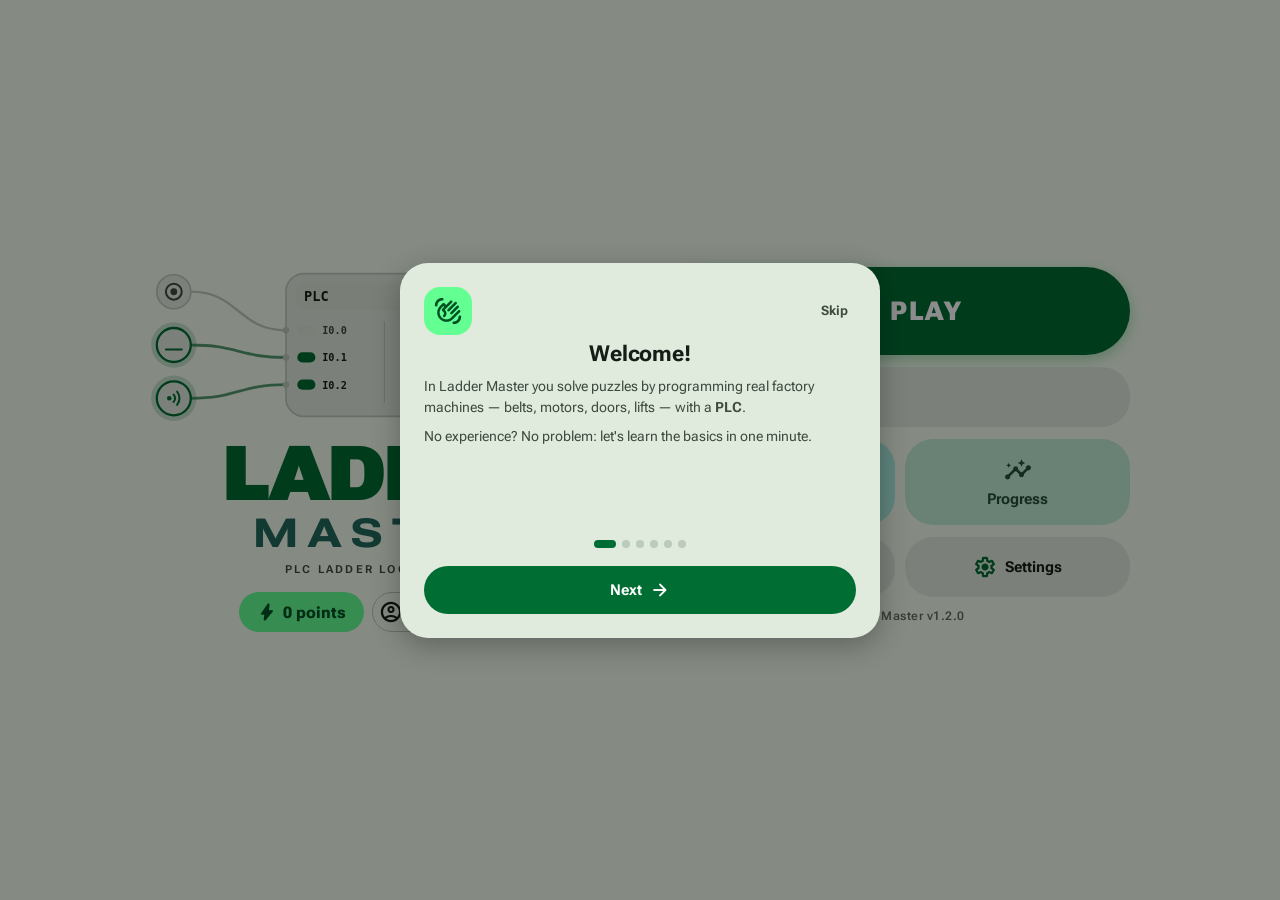
==== commit 3eb6dc82: "v1.2.0: kaydırma ile sürükleme ayrıldı (dokunmatikte yerleşik blok basılı tutunca taşınır) Co-Author" ====
--- a/index.html
+++ b/index.html
@@ -897,6 +897,10 @@
  .iob{height:38px} #run,#ctrl .ib.big{height:40px}
  #goals .gl{height:25px}
 }
+
+/* v1.2.0: dokunmatikte yerleşik bloklar kaydırmayı engellemez; basılı tutunca sürüklenir */
+.cell.full{touch-action:pan-x pan-y}
+.cell.armed{transform:scale(1.08);box-shadow:0 0 0 2px var(--md-primary),0 6px 16px rgba(0,0,0,.35);transition:transform .12s var(--ease-sp)}
 </style></head><body>
 <div id="app">
  <div id="top"><button class="ib" id="bMenu" aria-label="Duraklat / Pause"><span class="ms">pause</span></button><div id="title"></div><span id="pill">STOP</span><button class="ib" id="bSnd"><span class="ms">volume_up</span></button></div>
@@ -2352,7 +2356,7 @@
 const ROAD_END=10000;   // yol 10.000 bölümde biter
 /*==UI==*/
 const $=(s,r=document)=>r.querySelector(s);
-const VERSION='v1.1.9';
+const VERSION='v1.2.0';
 const I=(n,c)=>'<span class="ms'+(c?' '+c.split(' ').map(x=>x==='f'?'f':'ms-'+x).join(' '):'')+'">'+n+'</span>';  // Material Symbols ikon
 const SKEY='ladderustasi_v2';
 let save={done:{},draft:{},sound:true,unlock:false,intro:false,last:-1,theme:'auto',lang:null,seen:{}};
@@ -2743,7 +2747,7 @@
 let drag=null;
 function cellAt(x,y){ const el=document.elementFromPoint(x,y); return el&&el.closest?el.closest('#rungs .cell'):null; }
 function inPalette(x,y){ const el=document.elementFromPoint(x,y); return !!(el&&el.closest&&el.closest('#palette')); }
-function dragClean(){ document.querySelectorAll('.cell.dz,.dragsrc').forEach(x=>x.classList.remove('dz','sw','dragsrc')); $('#ghost').style.display='none'; $('#ghost').classList.remove('lift'); document.body.classList.remove('dragging'); $('#palette').classList.remove('trash','hot'); refreshTool(); }
+function dragClean(){ document.querySelectorAll('.cell.armed').forEach(x=>x.classList.remove('armed')); document.querySelectorAll('.cell.dz,.dragsrc').forEach(x=>x.classList.remove('dz','sw','dragsrc')); $('#ghost').style.display='none'; $('#ghost').classList.remove('lift'); document.body.classList.remove('dragging'); $('#palette').classList.remove('trash','hot'); refreshTool(); }
 // hedef hücre için eylem: 'move' | 'swap' | hata mesajı
 function dropAction(d,i,r,c){
   if(!d.from) return canPlace(d.t,i,r,c)||'new';
@@ -2769,7 +2773,7 @@
   Hap.info(); Snd.init(); Snd.click();
 }
 const isMouse=e=>e&&e.pointerType==='mouse';
-function armTip(el,t,extra,e){ clearTimeout(tipT); if(isMouse(e)) return; tipT=setTimeout(()=>{ if(drag&&!drag.on){ drag.tip=true; showTip(el,t,extra); } },430); }
+function armTip(el,t,extra,e,ms){ clearTimeout(tipT); if(isMouse(e)) return; tipT=setTimeout(()=>{ if(drag&&!drag.on){ drag.tip=true; showTip(el,t,extra); } },ms||430); }
 // parçayı tutulduğu noktadan kaldır (hayalet, imleç/parmak altındaki noktayı korur)
 function grab(e,el,o){ const rc=el.getBoundingClientRect(); o.gx=(e.clientX-rc.left)/rc.width; o.gy=(e.clientY-rc.top)/rc.height; o.mouse=isMouse(e);
   if(o.mouse){ e.preventDefault(); try{ el.setPointerCapture(e.pointerId); }catch(_){} } return o; }
@@ -2781,13 +2785,16 @@
   const ce=e.target.closest('.cell'); if(!ce||e.button>0) return;
   const i=+ce.closest('.rung').dataset.i, r=+ce.dataset.r, c=+ce.dataset.c, cell=S.prog.rungs[i].c[r][c]; if(!cell) return;
   drag=grab(e,ce,{t:cell.t,x:e.clientX,y:e.clientY,pid:e.pointerId,on:false,from:{i,r,c,el:ce},ro:S.view});
-  armTip(ce,cell.t,cellDesc(cell),e);
+  // v1.2.0: dokunmatikte yerleşik blok ancak kısa basılı tutunca (220 ms) sürüklenir; hemen kaydırırsan liste kayar
+  if(!drag.mouse&&!drag.ro){ const d=drag; d.wait=true; d.armT=setTimeout(()=>{ if(drag===d&&d.wait){ d.wait=false; ce.classList.add('armed'); Hap.pick(); } },220); }
+  armTip(ce,cell.t,cellDesc(cell),e,650);
 });
 window.addEventListener('pointermove',e=>{
   if(!drag||e.pointerId!==drag.pid) return;
   if(drag.tip||drag.ro) return;
   if(!drag.on){
     const dx=e.clientX-drag.x, dy=e.clientY-drag.y, dist=Math.hypot(dx,dy);
+    if(drag.wait){ if(dist>8){ clearTimeout(drag.armT); clearTimeout(tipT); drag=null; } return; }   // basılı tutmadan hareket = kaydırma
     if(dist<(drag.mouse?4:drag.from?7:10)) return;
     if(!drag.from&&!drag.mouse&&Math.abs(dy)<Math.abs(dx)*0.45){ clearTimeout(tipT); drag=null; return; }   // belirgin yatay hareket = palet kaydırma
     if(drag.from){ drag.from.el.classList.add('dragsrc'); $('#palette').classList.add('trash'); }
@@ -2808,9 +2815,9 @@
   if(ce){ const a=dropAction(drag,+ce.closest('.rung').dataset.i,+ce.dataset.r,+ce.dataset.c);
     if(a==='new'||a==='move'||a==='swap'){ if(!ce.classList.contains('dz')) Hap.tap(); ce.classList.add('dz'); ce.classList.toggle('sw',a==='swap'); } }
 },{passive:false});
-document.addEventListener('touchmove',e=>{ if(drag&&drag.on) e.preventDefault(); },{passive:false});
+document.addEventListener('touchmove',e=>{ if(drag&&(drag.on||(drag.from&&!drag.mouse&&!drag.wait&&!drag.ro))) e.preventDefault(); },{passive:false});
 window.addEventListener('pointerup',e=>{
-  if(!drag||e.pointerId!==drag.pid) return; const d=drag; drag=null; clearTimeout(tipT); dragClean();
+  if(!drag||e.pointerId!==drag.pid) return; const d=drag; drag=null; clearTimeout(tipT); clearTimeout(d.armT); dragClean();
   if(d.tip){ justDragged=true; setTimeout(()=>justDragged=false,80); setTimeout(hideTip,2600); return; }
   if(!d.on) return; Hap.drop(); justDragged=true; setTimeout(()=>justDragged=false,60); Snd.init();
   const rs=S.prog.rungs;
@@ -2826,7 +2833,7 @@
   else if(a==='swap'){ const t=rs[i].c[r][c]; rs[i].c[r][c]=rs[d.from.i].c[d.from.r][d.from.c]; rs[d.from.i].c[d.from.r][d.from.c]=t; S.popCell=[i,r,c]; saveDraft(); renderLadder(); Snd.place(); toast(tx('Bloklar yer değiştirdi','Blocks swapped')); }
   else if(a!=='dolu'&&a!=='x') toast(a);
 });
-window.addEventListener('pointercancel',e=>{ if(drag&&e.pointerId===drag.pid){ clearTimeout(tipT); drag=null; dragClean(); } });
+window.addEventListener('pointercancel',e=>{ if(drag&&e.pointerId===drag.pid){ clearTimeout(tipT); clearTimeout(drag.armT); drag=null; dragClean(); } });
 $('#palette').addEventListener('contextmenu',e=>e.preventDefault()); $('#rungs').addEventListener('contextmenu',e=>e.preventDefault());
 /* ---------- Ladder çizimi ---------- */
 function calcCW(V){ const w=$('#rungs').clientWidth-12-30-10, c=Math.min(150,Math.floor(w/5)); return Math.max(46,(V||5)*c>w?Math.floor(w/V):c); }
@@ -3381,12 +3388,12 @@
     `<p class="t">Task: <b>run the motor while START is pressed.</b> The solution is one rung: START's open contact (I0.0) → MOTOR coil (Q0.0).</p>${tDemo()}<p class="t" style="font-size:12.5px;color:var(--dim)">Hold the button: the contact closes, the line turns green, the motor runs. Let go and it stops.</p>`)},
   {ic:'sports_esports',t:['Nasıl oynanır?','How to play'],b:()=>tx(
     `<div class="tsteps"><div><i>1</i><span><b>Görevi oku.</b> Hangi giriş neyi çalıştırmalı, yazıyor.</span></div>
-     <div><i>2</i><span><b>Satır Oluştur</b>, sonra alttaki bloğu <b>sürükle</b> (ya da bloğa dokun, sonra kutuya dokun). Bloklar soldan sağa dizilir.</span></div>
+     <div><i>2</i><span><b>Satır Oluştur</b>, sonra alttaki bloğu <b>sürükle</b> (ya da bloğa dokun, sonra kutuya dokun). Bloklar soldan sağa dizilir. Yerleşik bloğu taşımak için kısa <b>basılı tut</b>, sonra sürükle.</span></div>
      <div><i>3</i><span>Açılan pencerede <b>adresi seç</b>: I giriş, Q çıkış.</span></div>
      <div><i>4</i><span><b>RUN</b>'a bas, sahnedeki butonlarla dene. Hedefler tamamlanınca <b>+1 puan</b>!</span></div>
      <div><i>${I('lightbulb','sm')}</i><span>Takılırsan <b>ampul</b> butonu ipucu ve çözüm verir.</span></div></div>`,
     `<div class="tsteps"><div><i>1</i><span><b>Read the task.</b> It says which input should switch what.</span></div>
-     <div><i>2</i><span>Tap <b>Create Rung</b>, then <b>drag</b> a block from the bottom (or tap the block, then the cell). Blocks go left to right.</span></div>
+     <div><i>2</i><span>Tap <b>Create Rung</b>, then <b>drag</b> a block from the bottom (or tap the block, then the cell). Blocks go left to right. To move a placed block, <b>press and hold</b> briefly, then drag.</span></div>
      <div><i>3</i><span>In the popup <b>pick the address</b>: I input, Q output.</span></div>
      <div><i>4</i><span>Press <b>RUN</b> and try the buttons in the scene. Finish the goals for <b>+1 point</b>!</span></div>
      <div><i>${I('lightbulb','sm')}</i><span>Stuck? The <b>bulb</b> button gives hints and the solution.</span></div></div>`)},
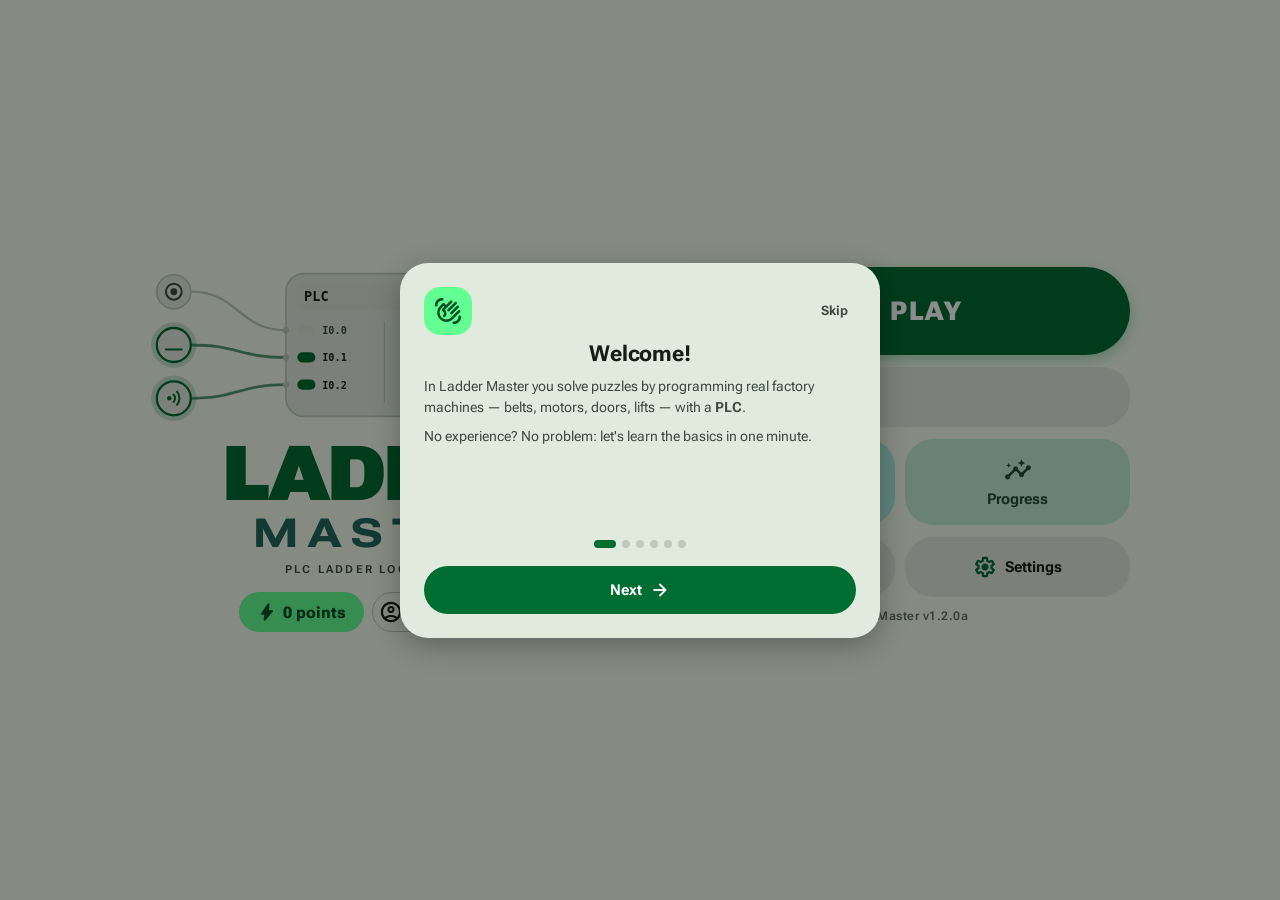
==== commit 63301c7e: "v1.2.0a: görev kutusu sabit, hep açık Co-Authored-By: Claude Opus 5.5 <noreply@anthropic.com> Claude" ====
--- a/index.html
+++ b/index.html
@@ -866,9 +866,6 @@
 #task li::before{content:"";position:absolute;left:2px;top:.62em;width:5px;height:5px;border-radius:50%;background:currentColor;opacity:.55}
 #task li.ts{font-style:italic;opacity:.92} #task li.ts::before{content:"✓";width:auto;height:auto;background:none;top:0;left:0;opacity:.8;font-style:normal}
 #task b.ad{font:700 .82em ui-monospace,monospace;padding:0 5px;border-radius:6px;background:color-mix(in srgb,var(--md-primary) 16%,transparent);white-space:nowrap}
-#task{cursor:pointer;transition:max-height .25s var(--ease-sp)}
-#task.cl{overflow:hidden}
-#task.cl::after{content:"expand_more";font-family:'Material Symbols Rounded';position:absolute;right:8px;top:4px;font-size:20px;opacity:.7}
 /* ===== v1.1.9: telefon dikey — ladder alanı büyür, diğerleri küçülür ===== */
 @media (max-width:599px) and (orientation:portrait){
  #top{padding:2px 6px 0 2px}
@@ -877,9 +874,6 @@
  #taskBox{padding:0 10px 6px}
  #task{max-height:7.8em;font-size:13px;padding:21px 12px 8px}
  #task::before{top:6px}
- #task.cl{max-height:3.05em;padding-bottom:4px}
- #task.cl ul{display:none}
- #task.cl .tg{white-space:nowrap;overflow:hidden;text-overflow:ellipsis;padding-right:18px}
  #goals{margin-top:5px;gap:5px} .gl{height:27px;font-size:11.5px}
  #sceneWrap{height:clamp(92px,15dvh,138px);margin-top:4px}
  #io{padding:6px 10px 0;gap:8px} .iob{height:42px}
@@ -901,6 +895,10 @@
 /* v1.2.0: dokunmatikte yerleşik bloklar kaydırmayı engellemez; basılı tutunca sürüklenir */
 .cell.full{touch-action:pan-x pan-y}
 .cell.armed{transform:scale(1.08);box-shadow:0 0 0 2px var(--md-primary),0 6px 16px rgba(0,0,0,.35);transition:transform .12s var(--ease-sp)}
+
+/* v1.2.0a: görev kutusu sabit yükseklik — açılıp kapanmaz, uzun metin kendi içinde kayar */
+@media (max-width:599px) and (orientation:portrait){ #task{height:auto;max-height:12em;overflow-y:auto} }
+@media (max-width:599px) and (max-height:700px) and (orientation:portrait){ #task{max-height:9.5em} }
 </style></head><body>
 <div id="app">
  <div id="top"><button class="ib" id="bMenu" aria-label="Duraklat / Pause"><span class="ms">pause</span></button><div id="title"></div><span id="pill">STOP</span><button class="ib" id="bSnd"><span class="ms">volume_up</span></button></div>
@@ -2356,7 +2354,7 @@
 const ROAD_END=10000;   // yol 10.000 bölümde biter
 /*==UI==*/
 const $=(s,r=document)=>r.querySelector(s);
-const VERSION='v1.2.0';
+const VERSION='v1.2.0a';
 const I=(n,c)=>'<span class="ms'+(c?' '+c.split(' ').map(x=>x==='f'?'f':'ms-'+x).join(' '):'')+'">'+n+'</span>';  // Material Symbols ikon
 const SKEY='ladderustasi_v2';
 let save={done:{},draft:{},sound:true,unlock:false,intro:false,last:-1,theme:'auto',lang:null,seen:{}};
@@ -2670,7 +2668,7 @@
 function lvLabel(lv){ return `${tx('Bölüm','Level')} ${lv.n+1} · ${lv.bonus?'🎉 Bonus':CATS[lv.cat].n}`; }
 function setHeader(){ const lv=S.lv, C=CATS[lv.cat]; $('#task').dataset.lbl=tx('GÖREV','TASK');
   $('#title').innerHTML=`<small style="color:${lv.extra?'var(--red)':C.c}">${lvLabel(lv).toUpperCase()}${lv.extra?' · '+tx('EKSTRA ZOR','EXTRA HARD'):''}</small>${lv.title}`;
-  $('#task').innerHTML=fmtTask(lv.task); $('#task').classList.remove('cl'); $('#task').scrollTop=0; }
+  $('#task').innerHTML=fmtTask(lv.task); $('#task').scrollTop=0; }
 /* v1.1.9: görev metni — ilk cümle hedef, kalanı madde madde; yöntemi ele veren (TON), (WOR maske 0101) gibi parantezler gizlenir (ipucunda var) */
 const TASK_KW=new Set('TON TOF TONR CTU CTD CMP MOV INC DEC ADD SUB DIV MUL SEG SHL SHR INV WAND WOR NOT P N Set Reset S/R SM mühür histerezis kilitleme maske kenarıyla ile'.split(' '));
 function fmtTask(t){
@@ -2679,9 +2677,7 @@
   const hl=s=>esc(s).replace(/\s?\(((?:SM|[IQM])\d\.\d|AIW\d|[QI]B\d)\)/g,' <b class="ad">$1</b>').replace(/(^|[^\w>])((?:SM|[IQM])\d\.\d|[TC]\d|VW\d|AIW\d|[QI]B\d)\b(?![^<]*<\/b>)/g,'$1<b>$2</b>');
   const li=ss.slice(1).map(s=>{ const tst=/^Test:/i.test(s); return `<li${tst?' class="ts"':''}>${hl(tst?s.replace(/^Test:\s*/i,''):s)}</li>`; }).join('');
   return `<p class="tg">${hl(ss[0]||'')}</p>`+(li?`<ul>${li}</ul>`:''); }
-$('#task').addEventListener('click',()=>$('#task').classList.toggle('cl'));
-// dokunma bitince (tıklama işlendikten sonra) daralt: dokunuş sırasında yerleşim kaymasın
-['#editor','#palette'].forEach(q=>$(q).addEventListener('pointerup',()=>setTimeout(()=>{ if(!$('#task').classList.contains('cl')){ $('#task').classList.add('cl'); } },0),{passive:true}));
+// v1.2.0a: görev kutusu sabit boyutta, hep açık
 function refreshMode(){
   $('#palette').style.display=S.view?'none':'flex'; $('#doneBar').style.display=S.view?'flex':'none';
   $('#bClear').style.visibility=S.view?'hidden':'visible'; updInfo();
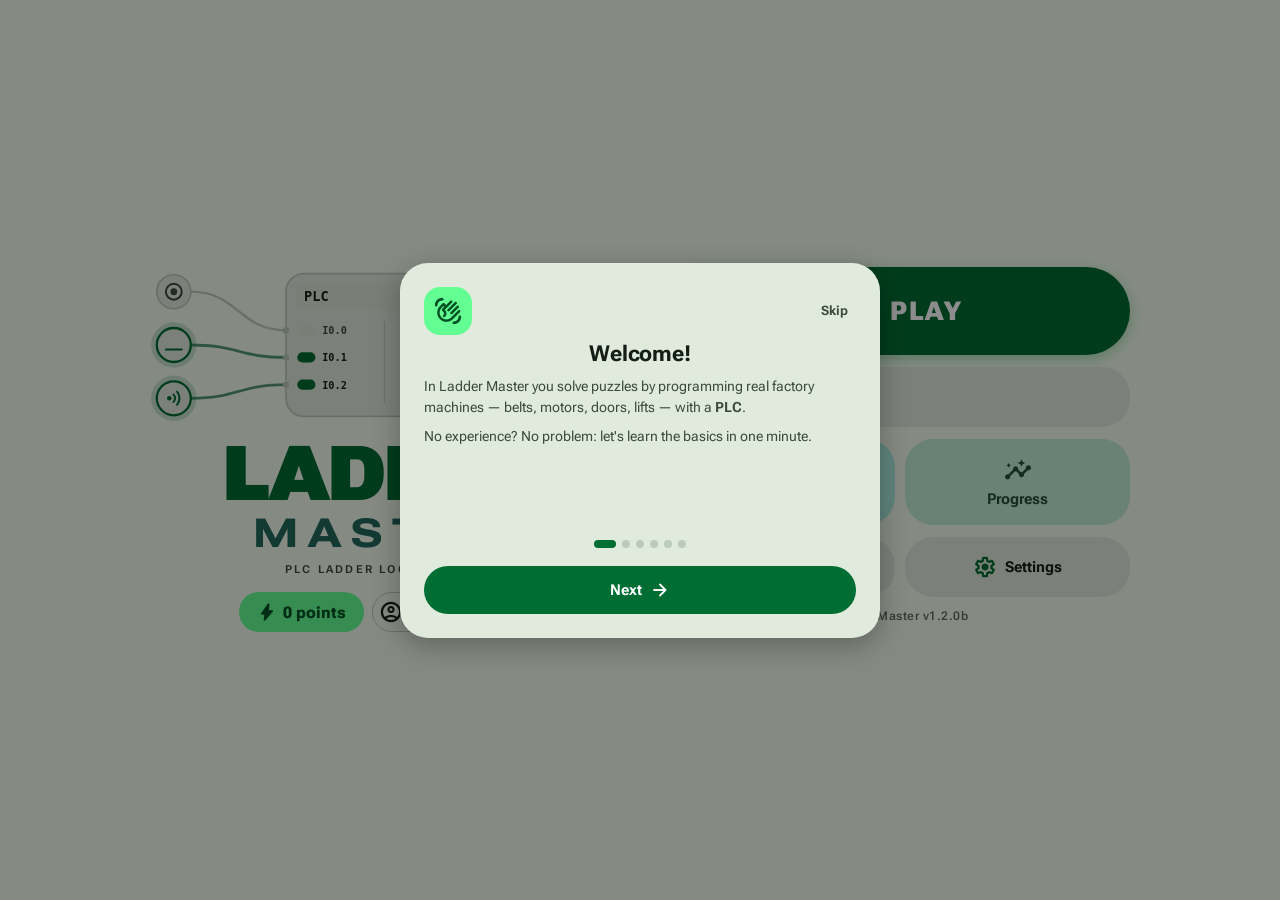
==== commit 3271391f: "v1.2.0b: yeni sürüm otomatik algılanır, sayfa önbelleği atlanır Co-Authored-By: Claude Opus 5.5 <nor" ====
--- a/index.html
+++ b/index.html
@@ -3,7 +3,7 @@
 <meta name="theme-color" content="#0d1117">
 <link rel="preconnect" href="https://fonts.googleapis.com"><link rel="preconnect" href="https://fonts.gstatic.com" crossorigin>
 <link rel="stylesheet" href="https://fonts.googleapis.com/css2?family=Roboto+Flex:opsz,wdth,wght@8..144,25..151,100..1000&display=swap">
-<link rel="stylesheet" href="https://fonts.googleapis.com/css2?family=Material+Symbols+Rounded:opsz,wght,FILL,GRAD@20..48,100..700,0..1,-50..200&icon_names=account_circle,add,add_circle,arrow_back,arrow_downward,arrow_forward,arrow_upward,bolt,brightness_auto,build,call_split,celebration,check,check_circle,close,cloud,dark_mode,delete,delete_history,delete_sweep,edit,electrical_services,emoji_events,expand_more,factory,help,home,insights,install_mobile,inventory_2,ios_share,key,leaderboard,light_mode,lightbulb,local_fire_department,lock,lock_open,login,logout,map,memory,menu,more_vert,new_releases,oil_barrel,pause,play_arrow,precision_manufacturing,radio_button_unchecked,refresh,remove,restart_alt,resume,rocket_launch,school,science,sensors,settings,sports_esports,stairs,stop,sync,touch_app,vibration,visibility,volume_off,volume_up,waving_hand,workspace_premium&display=block">
+<link rel="stylesheet" href="https://fonts.googleapis.com/css2?family=Material+Symbols+Rounded:opsz,wght,FILL,GRAD@20..48,100..700,0..1,-50..200&icon_names=account_circle,add,add_circle,arrow_back,arrow_downward,arrow_forward,arrow_upward,bolt,brightness_auto,build,call_split,celebration,check,check_circle,close,cloud,dark_mode,delete,delete_history,delete_sweep,edit,electrical_services,emoji_events,expand_more,factory,help,home,insights,install_mobile,inventory_2,ios_share,key,leaderboard,light_mode,lightbulb,local_fire_department,lock,lock_open,login,logout,map,memory,menu,more_vert,new_releases,oil_barrel,pause,play_arrow,precision_manufacturing,radio_button_unchecked,refresh,remove,restart_alt,resume,rocket_launch,school,science,sensors,settings,sports_esports,stairs,stop,sync,system_update,touch_app,vibration,visibility,volume_off,volume_up,waving_hand,workspace_premium&display=block">
 <link rel="manifest" href="manifest.webmanifest">
 <link rel="icon" type="image/png" sizes="32x32" href="icons/favicon-32.png">
 <link rel="apple-touch-icon" href="icons/apple-touch-icon.png">
@@ -2354,7 +2354,7 @@
 const ROAD_END=10000;   // yol 10.000 bölümde biter
 /*==UI==*/
 const $=(s,r=document)=>r.querySelector(s);
-const VERSION='v1.2.0a';
+const VERSION='v1.2.0b';
 const I=(n,c)=>'<span class="ms'+(c?' '+c.split(' ').map(x=>x==='f'?'f':'ms-'+x).join(' '):'')+'">'+n+'</span>';  // Material Symbols ikon
 const SKEY='ladderustasi_v2';
 let save={done:{},draft:{},sound:true,unlock:false,intro:false,last:-1,theme:'auto',lang:null,seen:{}};
@@ -3098,6 +3098,7 @@
 const BAR=(v,max,c)=>`<div class="bar"><i style="width:${(100*v/max).toFixed(1)}%;background:${c}"></i></div>`;
 function showMenu(scr,cat,diff){
   if(S.running) stopSim(true);
+  if(scr==='main'&&typeof UPD!=='undefined'&&UPD.later) setTimeout(checkUpdate,400);
   S.mscr=scr; if(cat!==undefined){ S.mcat=cat; } if(diff!==undefined) S.mdiff=diff; cat=S.mcat; diff=S.mdiff;
   const back=t=>`<button class="ib" data-go="${t==='main'&&S.setBack==='game'&&scr==='set'?'game':t}">${I('arrow_back')}</button>`; let h='';
   if(scr==='main'){
@@ -3344,7 +3345,18 @@
   if($('#ovCard').classList.contains('show')||S.running) return;
   setTimeout(()=>{ if(!$('#ovCard').classList.contains('show')&&!S.running) installFlow(false); },900);
 }
-if('serviceWorker' in navigator&&(location.protocol==='https:'||location.hostname==='localhost')){ window.addEventListener('load',()=>{ navigator.serviceWorker.register('sw.js').catch(()=>{}); }); }
+if('serviceWorker' in navigator&&(location.protocol==='https:'||location.hostname==='localhost')){ window.addEventListener('load',()=>{ navigator.serviceWorker.register('sw.js',{updateViaCache:'none'}).catch(()=>{}); }); }
+/* v1.2.0b: açık uygulama yeni sürümü kendisi fark eder (açılışta, uygulamaya dönünce ve 10 dk'da bir) */
+const UPD={busy:false,shown:false};
+async function checkUpdate(){ if(UPD.busy||UPD.shown||location.protocol!=='https:') return; UPD.busy=true;
+  try{ const h=await fetch(location.pathname+'?v='+Date.now(),{cache:'no-store'}).then(r=>r.ok?r.text():''); const m=h.match(/const VERSION='([^']+)'/);
+    if(m&&m[1]!==VERSION){ UPD.shown=true; try{ const rg=await navigator.serviceWorker.getRegistration(); rg&&rg.update(); }catch(_){}
+      const go=()=>{ location.replace(location.pathname+'?u='+m[1]); };
+      if($('#menu').classList.contains('show')&&!S.running&&!$('#ovCard').classList.contains('show')) card(`<h3>${I('system_update')} ${tx('Yeni sürüm hazır','New version ready')}</h3><p class="t">${tx(`Ladder Master <b>${m[1]}</b> yayında. İlerlemen korunur.`,`Ladder Master <b>${m[1]}</b> is out. Your progress is kept.`)}</p><div class="brow"><button class="btn wide" id="uLater">${tx('Sonra','Later')}</button><button class="btn pri wide" id="uNow">${tx('Güncelle','Update')}</button></div>`,e=>{ const id=e.target.closest('button')&&e.target.closest('button').id; if(id==='uNow') go(); else if(id==='uLater') closeAll(); });
+      else { if(!UPD.later) toast(tx(`Yeni sürüm ${m[1]} hazır — ana menüde güncelleyebilirsin`,`New version ${m[1]} ready — update from the main menu`)); UPD.shown=false; UPD.later=m[1]; } } }catch(_){}
+  UPD.busy=false; }
+setTimeout(checkUpdate,4000); setInterval(checkUpdate,600000);
+document.addEventListener('visibilitychange',()=>{ if(document.visibilityState==='visible') checkUpdate(); });
 
 /* ---------- KONFETİ ---------- */
 function confetti(){
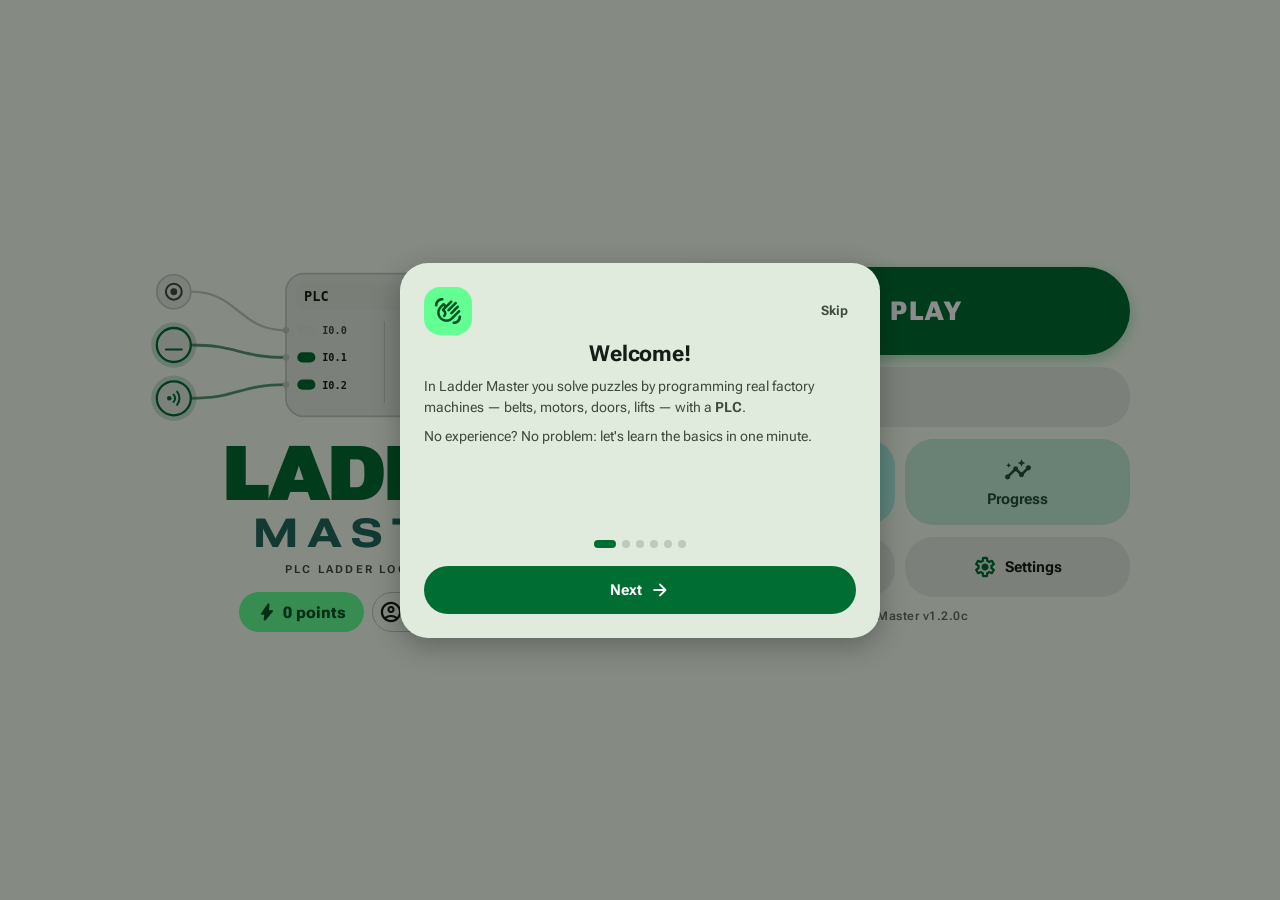
==== commit 38939d67: "v1.2.0c: yanlış çözümlerin geçmesi engellendi (kasa, piston, mühürlü tank) + hedef sonrası 0,6 sn ko" ====
--- a/index.html
+++ b/index.html
@@ -1034,7 +1034,7 @@
     this.sc=Object.assign({speed:20,gap:1.2,sensors:[],pistons:[],valves:[],lamps:[],endDrop:'err',rules:[]},s); this.reset(); }
   mk(id){ return {id,x:0,st:'belt',py:0,fill:0,wait:0,ft:0,chk:false}; }
   reset(){
-    this.t=0; this.boxes=this.sc.noBelt?[]:[this.mk(1)]; this.nid=1; this.spawnT=0; this.err=null; this.done=false;
+    this.t=0; this.boxes=this.sc.noBelt?[]:[this.mk(1)]; this.nid=1; this.spawnT=0; this.err=null; this.done=false; this.settle=0;
     this.delivered=0; this.diverted=0; this.filled=0; this.cntRises=0; this.batches=0;
     this.sw={}; this.pulse={}; this.ext={}; this.f={}; this.gd=this.lv.goals.map(()=>false); this.iv={};
     this.sc.pistons.forEach(p=>{this.ext[p.a]=0;});
@@ -1072,6 +1072,10 @@
     if(sc.proc){ const P=sc.proc, on=Array.isArray(P.a)?P.a.some(a=>q[a]):q[P.a]; this.pv+=((on?P.up:0)-P.down+(P.drift?P.drift*Math.sin(this.t*P.dw):0))*dt; if(P.out) this.pv-=(q[P.out]?P.outRate:0)*dt;
       if(this.pv>=P.max) return this.fail(P.maxMsg); if(this.pv<=P.min) return this.fail(P.minMsg); }
     for(const p of sc.pistons){ const tg=q[p.a]?1:0, e=this.ext[p.a], d=tg-e, st=PIST_V*dt; this.ext[p.a]=Math.abs(d)<=st?tg:e+Math.sign(d)*st; }
+    // v1.2.0c: limit şalterli piston — tam ilerleyince geri dönmeli; iterken bant durmalı
+    for(const p of sc.pistons){ if(!p.lim) continue; const k='_pl'+p.a, k2='_pb'+p.a;
+      if(this.ext[p.a]>=0.98){ this[k]=(this[k]||0)+dt; if(this[k]>0.8) return this.fail(tx(`Hata: Piston tam ilerledi ama geri dönmedi! Limit (${p.lim}) gelince pistonu geri çek.`,`Error: The piston reached full stroke but did not retract! Pull it back when the limit (${p.lim}) is reached.`)); } else this[k]=0;
+      if(sc.pistStop&&this.ext[p.a]>0.3&&q[sc.motor]){ this[k2]=(this[k2]||0)+dt; if(this[k2]>0.3) return this.fail(tx('Hata: Piston iterken bant çalışıyor! Kutu sensöre gelince bant durmalı.','Error: The belt is running while the piston pushes! The belt must stop when the box reaches the sensor.')); } else this[k2]=0; }
     if(this.motor){ const v=sc.speedW?this.spd:sc.speed; this.beltOff=(this.beltOff+v*dt)%1000; for(const b of this.boxes) if(b.st==='belt') b.x+=v*dt; }
     if(sc.fan&&q[sc.fan.a]) this.fanAng+=dt*14;
     // piston itme
@@ -1109,7 +1113,8 @@
     this.pm=this.motor;
     // hedefler
     const gl=this.goalList(); for(let i=0;i<gl.length;i++){ if(this.gd[i]) continue; if(gl[i].live) this.gd[i]=true; else break; }   // hedefler ekrandaki sırayla tamamlanır
-    if(this.gd.every(Boolean)){ this.done=true; return; }
+    // v1.2.0c: hedefler bitince 0,6 sn daha izle — son adımın sonucu (ör. C'ye basınca kasa gerçekten kapandı mı) kontrol edilsin
+    if(this.gd.every(Boolean)){ this.settle=(this.settle||0)+dt; if(this.settle>=0.6){ this.done=true; return; } } else this.settle=0;
     const active=this.boxes.some(b=>b.st==='belt'||b.st==='pushed');
     if(!sc.noBelt&&this.nid>=sc.boxes&&!active){ this.idleT+=dt; if(this.idleT>4.5) return this.fail(tx('Hedefe ulaşılamadı: kutular bitti. Programı gözden geçir.','Goal not reached: out of boxes. Review your program.')); } else this.idleT=0;
     if(this.t>240) this.fail(tx('Zaman aşımı: görev süresi doldu.','Timeout: task time is up.'));
@@ -1379,7 +1384,7 @@
 const mPist=(r,k,n)=>{
   const {A,io}=mkCtx(r,n,['start','sen','lim'],['motor','pist']); const sp=spd(r,k), sx=ri(r,45,75), nd=ri(r,2,3);
   const sol={rungs:[R(['NO '+A.start,null,null,null,'SET '+A.motor]),R(['NO '+A.sen,null,null,null,'RST '+A.motor]),R(['NO '+A.sen,null,null,null,'SET '+A.pist]),R(['NO '+A.lim,null,null,null,'RST '+A.pist])]};
-  const sc={motor:A.motor,speed:sp,gap:Math.max(1.15,gp(k)),boxes:nd+2,sensors:[{a:A.sen,x:sx}],pistons:[{a:A.pist,x:sx,lim:A.lim}],startA:A.start,startFirst:true};
+  const sc={motor:A.motor,speed:sp,gap:Math.max(1.15,gp(k)),boxes:nd+2,sensors:[{a:A.sen,x:sx}],pistons:[{a:A.pist,x:sx,lim:A.lim}],startA:A.start,startFirst:true,pistStop:true};
   return {title:tx('Pistonla Ayır (S/R)','Divert with Piston (S/R)'),task:tx(`START (${A.start}) bandı başlatsın. Kutu sensöre (${A.sen}) gelince bant dursun, piston (${A.pist}) itsin; tam ilerleyince (${A.lim}) geri dönsün. Her kutu için START'a yeniden bas. ${nd} kutu ayır.`,`START (${A.start}) starts the belt. When a box reaches the sensor (${A.sen}) the belt stops and the piston (${A.pist}) pushes; at full stroke (${A.lim}) it retracts. Press START again for each box. Divert ${nd} boxes.`),
     hint:tx(`${A.start}→(S)${A.motor} · ${A.sen}→(R)${A.motor} · ${A.sen}→(S)${A.pist} · ${A.lim}→(R)${A.pist}. Her kutu için START'a bas.`,`${A.start}→(S)${A.motor} · ${A.sen}→(R)${A.motor} · ${A.sen}→(S)${A.pist} · ${A.lim}→(R)${A.pist}. Press START for each box.`),io,M:2,T:0,C:0,pal:PAL_B,scene:sc,goals:[{k:'divert',n:nd}],sol,bot:pistBot(A,sp,sx)};
 };
@@ -1394,7 +1399,7 @@
 const hPistLamp=(r,k,n)=>{
   const {A,io}=mkCtx(r,n,['start','sen','lim'],['motor','pist','lamp'],{lamp:'AYIRMA'}); const sp=spd(r,k), sx=ri(r,50,75), nd=ri(r,2,3);
   const sol={rungs:[R(['NO '+A.start,null,null,null,'SET '+A.motor]),R(['NO '+A.sen,null,null,null,'RST '+A.motor]),R(['NO '+A.sen,null,null,null,'SET '+A.pist]),R(['NO '+A.lim,null,null,null,'RST '+A.pist]),R(['NO '+A.pist,null,null,null,'COIL '+A.lamp])]};
-  const sc={motor:A.motor,speed:sp,gap:Math.max(1.15,gp(k)),boxes:nd+2,sensors:[{a:A.sen,x:sx}],pistons:[{a:A.pist,x:sx,lim:A.lim}],startA:A.start,startFirst:true,lampA:A.lamp,lamps:[{a:A.lamp,c:'amber',n:'AYIRMA'}]};
+  const sc={motor:A.motor,speed:sp,gap:Math.max(1.15,gp(k)),boxes:nd+2,sensors:[{a:A.sen,x:sx}],pistons:[{a:A.pist,x:sx,lim:A.lim}],startA:A.start,startFirst:true,pistStop:true,lampA:A.lamp,lamps:[{a:A.lamp,c:'amber',n:'AYIRMA'}]};
   return {title:tx('Ayırıcı + İkaz Lambası','Diverter + Warning Lamp'),task:tx(`START (${A.start}) bandı Set etsin. Kutu sensörde (${A.sen}) bant dursun, piston (${A.pist}) itsin, ${A.lim} ile geri dönsün. Piston çalışırken sarı lamba (${A.lamp}) yansın. Her kutu için START'a yeniden bas. ${nd} kutu ayır.`,`START (${A.start}) Sets the belt. At the sensor (${A.sen}) the belt stops, the piston (${A.pist}) pushes and retracts on ${A.lim}. The amber lamp (${A.lamp}) is on while the piston works. Press START again for each box. Divert ${nd} boxes.`),
     hint:tx(`5 satır: ${A.start}→(S)${A.motor} · ${A.sen}→(R)${A.motor} · ${A.sen}→(S)${A.pist} · ${A.lim}→(R)${A.pist} · ${A.pist}→${A.lamp}. Set/Reset bandı ve pistonu kilitler; lamba pistonu izler.`,`5 rungs: ${A.start}→(S)${A.motor} · ${A.sen}→(R)${A.motor} · ${A.sen}→(S)${A.pist} · ${A.lim}→(R)${A.pist} · ${A.pist}→${A.lamp}. Set/Reset latch the belt and piston; the lamp follows the piston.`),io,M:2,T:0,C:0,pal:PAL_B,scene:sc,goals:[{k:'seal'},{k:'divert',n:nd},{k:'lampPush'}],sol,bot:pistBot(A,sp,sx)};
 };
@@ -1631,13 +1636,17 @@
   const {A,io}=mkCtx(r,n,['start','stop'],['pump','lamp'],{lamp:'DOLUYOR'}); const lo=8000, hi=pick(r,[24000,26000,28000]);
   const sol={rungs:[R(['NO '+A.start,'NC '+A.stop,null,null,'COIL M0.0'],['NO M0.0']),R(['NO M0.0','CMP AIW0 <= '+lo,null,null,'SET '+A.pump]),R(['CMP AIW0 >= '+hi,null,null,null,'RST '+A.pump],['NC M0.0']),R(['NO '+A.pump,null,null,null,'COIL '+A.lamp])]};
   const sc={noBelt:true,boxes:0,proc:proc('tank',A.pump,{v0:0.2,up:0.14,down:0.05}),lamps:[{a:A.lamp,c:'amber',n:'DOLUYOR'}],
-    rules:[(w,q)=>{ if(q[A.pump]&&w.t<0.45) return tx('Hata: START\'a basılmadan pompa çalıştı!','Error: The pump ran before START was pressed!'); },hystRule(A.pump,lo,hi),
+    rules:[(w,q)=>{ if(q[A.pump]&&w.t<0.45) return tx('Hata: START\'a basılmadan pompa çalıştı!','Error: The pump ran before START was pressed!'); },
+      (()=>{ const hr=hystRule(A.pump,lo,hi); return (w,q,iv,dt,s)=>{ if(iv[A.stop]&&s.st==null) s.st=w.t;
+        if(s.st!=null){ if(q[A.pump]&&w.t-s.st>0.3) return tx('Hata: STOP\'a basıldı ama pompa durmadı! STOP pompayı da durdurmalı.','Error: STOP was pressed but the pump kept running! STOP must stop the pump too.'); if(!q[A.pump]&&w.t-s.st>0.3) w.f.stopP=true; return; }
+        s.h=s.h||{}; return hr(w,q,iv,dt,s.h); }; })(),
       follow((w,q)=>q[A.pump],(w,q)=>q[A.lamp],tx('Hata: DOLUYOR lambası pompa çalışırken yanmalı!','Error: the FILLING lamp must be on while the pump runs!'))]};
   return {title:tx('Mühürlü Tank Kontrolü','Sealed Tank Control'),
     task:tx(`START (${A.start}) / STOP (${A.stop}) ile M0.0'ı mühürle. Sistem açıkken seviye (AIW0) ${lo}'e inince pompa (${A.pump}) çalışsın, ${hi}'e gelince dursun. STOP pompayı da durdursun. Pompa çalışırken DOLUYOR lambası (${A.lamp}) yansın. 2 döngü.`,
       `Seal M0.0 with START (${A.start}) / STOP (${A.stop}). While the system is on, the pump (${A.pump}) starts when the level (AIW0) drops to ${lo} and stops at ${hi}. STOP also stops the pump. The FILLING lamp (${A.lamp}) is on while the pump runs. 2 cycles.`),
     hint:tx(`M0.0 mühür · M0.0 · CMP AIW0 ≤ ${lo} → (S) ${A.pump} · (CMP AIW0 ≥ ${hi} ∥ KAPALI M0.0) → (R) ${A.pump} · ${A.pump} → ${A.lamp}.`,`M0.0 seal-in · M0.0 · CMP AIW0 ≤ ${lo} → (S) ${A.pump} · (CMP AIW0 ≥ ${hi} ∥ NC M0.0) → (R) ${A.pump} · ${A.pump} → ${A.lamp}.`),
-    io,M:1,T:0,C:0,words:['AIW0'],wt:{AIW0:'SEVİYE'},pal:palOf(sol),scene:sc,goals:[{k:'cnt',f:'cyc',n:2,l:T2('Dolum döngüsü','Fill cycle')}],sol,bot:at([[0.5,A.start]])};
+    io,M:1,T:0,C:0,words:['AIW0'],wt:{AIW0:'SEVİYE'},pal:palOf(sol),scene:sc,goals:[{k:'cnt',f:'cyc',n:2,l:T2('Dolum döngüsü','Fill cycle')},{k:'stopP',l:T2('STOP ile dur','Stop with STOP')}],sol,
+    bot:once((w,P,t,st)=>{ if(!st.a&&t>0.5){ st.a=1; P(A.start); } if(st.a===1&&(w.cnt.cyc||0)>=2&&w.pv<=lo/32000+0.01){ st.a=2; st.t=t; } if(st.a===2&&t>st.t+0.8){ st.a=3; P(A.stop); } })};
 };
 
 /* ===================== KENAR & ÖZEL BİTLER ===================== */
@@ -1989,10 +1998,10 @@
   const rs=[R(['NO '+A.s1,null,null,null,'SET M0.0']),R(['NO '+A.s2,'NO M0.0',null,null,'SET '+A.lamp]),R(['NO '+A.s3,null,null,null,'RST M0.0']),R(['NO '+A.s3,null,null,null,'RST '+A.lamp])];
   const sc={noBelt:true,boxes:0,safe:{a:A.lamp},
     rules:[(w,q,iv,dt,s)=>{ const a=!!iv[A.s1],b=!!iv[A.s2],c=!!iv[A.s3];
-      if(a&&!s.a) s.arm=true; if(c&&!s.c){ s.arm=false; s.open=false; if(s.wasOpen) w.f.relock=true; } if(b&&!s.b){ if(s.arm){ s.open=true; } else s.tried=true; }
+      if(a&&!s.a) s.arm=true; if(c&&!s.c){ s.arm=false; s.open=false; s.ct=w.t; if(s.wasOpen) s.rl=true; } if(b&&!s.b){ if(s.arm){ s.open=true; } else s.tried=true; }
       s.a=a; s.b=b; s.c=c; if(w.t<0.06) return;
-      if(!!q[A.lamp]!==!!s.open){ s.bad=(s.bad||0)+dt; if(s.bad>0.2) return s.open?tx('Hata: Doğru şifre (önce A, sonra B) girildi ama kasa açılmadı!','Error: The right code (A, then B) was entered but the safe did not open!'):tx('Hata: Kasa yanlış şifreyle açıldı! Yalnızca önce A sonra B açar, C her şeyi sıfırlar.','Error: The safe opened with a wrong code! Only A then B opens it; C resets everything.'); }
-      else { s.bad=0; if(s.open){ w.f.open=true; s.wasOpen=true; } } }]};
+      if(!!q[A.lamp]!==!!s.open){ s.bad=(s.bad||0)+dt; if(s.bad>0.2) return !s.open&&s.ct!=null&&w.t-s.ct<1.2?tx('Hata: C\'ye basıldı ama kasa kapanmadı! C açık kasayı da sıfırlamalı.','Error: C was pressed but the safe stayed open! C must close the safe too.'):s.open?tx('Hata: Doğru şifre (önce A, sonra B) girildi ama kasa açılmadı!','Error: The right code (A, then B) was entered but the safe did not open!'):tx('Hata: Kasa yanlış şifreyle açıldı! Yalnızca önce A sonra B açar, C her şeyi sıfırlar.','Error: The safe opened with a wrong code! Only A then B opens it; C resets everything.'); }
+      else { s.bad=0; if(s.open){ w.f.open=true; s.wasOpen=true; } else if(s.rl&&!c){ s.rl=false; w.f.relock=true; } } }]};
   return {title:tx('🔐 Şifreli Kasa','🔐 Code Safe'),
     task:tx(`Kasanın şifresi: önce A (${A.s1}), sonra B (${A.s2}). Doğru sırayla basılınca KASA_AÇIK (${A.lamp}) yansın. Önce B'ye basmak açmasın. C (${A.s3}) girilen şifreyi ve açık kasayı sıfırlasın.`,
       `The safe's code is A (${A.s1}) then B (${A.s2}). Pressed in the right order, SAFE_OPEN (${A.lamp}) lights. Pressing B first must not open it. C (${A.s3}) clears the entered code and closes the safe.`),
@@ -2354,7 +2363,7 @@
 const ROAD_END=10000;   // yol 10.000 bölümde biter
 /*==UI==*/
 const $=(s,r=document)=>r.querySelector(s);
-const VERSION='v1.2.0b';
+const VERSION='v1.2.0c';
 const I=(n,c)=>'<span class="ms'+(c?' '+c.split(' ').map(x=>x==='f'?'f':'ms-'+x).join(' '):'')+'">'+n+'</span>';  // Material Symbols ikon
 const SKEY='ladderustasi_v2';
 let save={done:{},draft:{},sound:true,unlock:false,intro:false,last:-1,theme:'auto',lang:null,seen:{}};
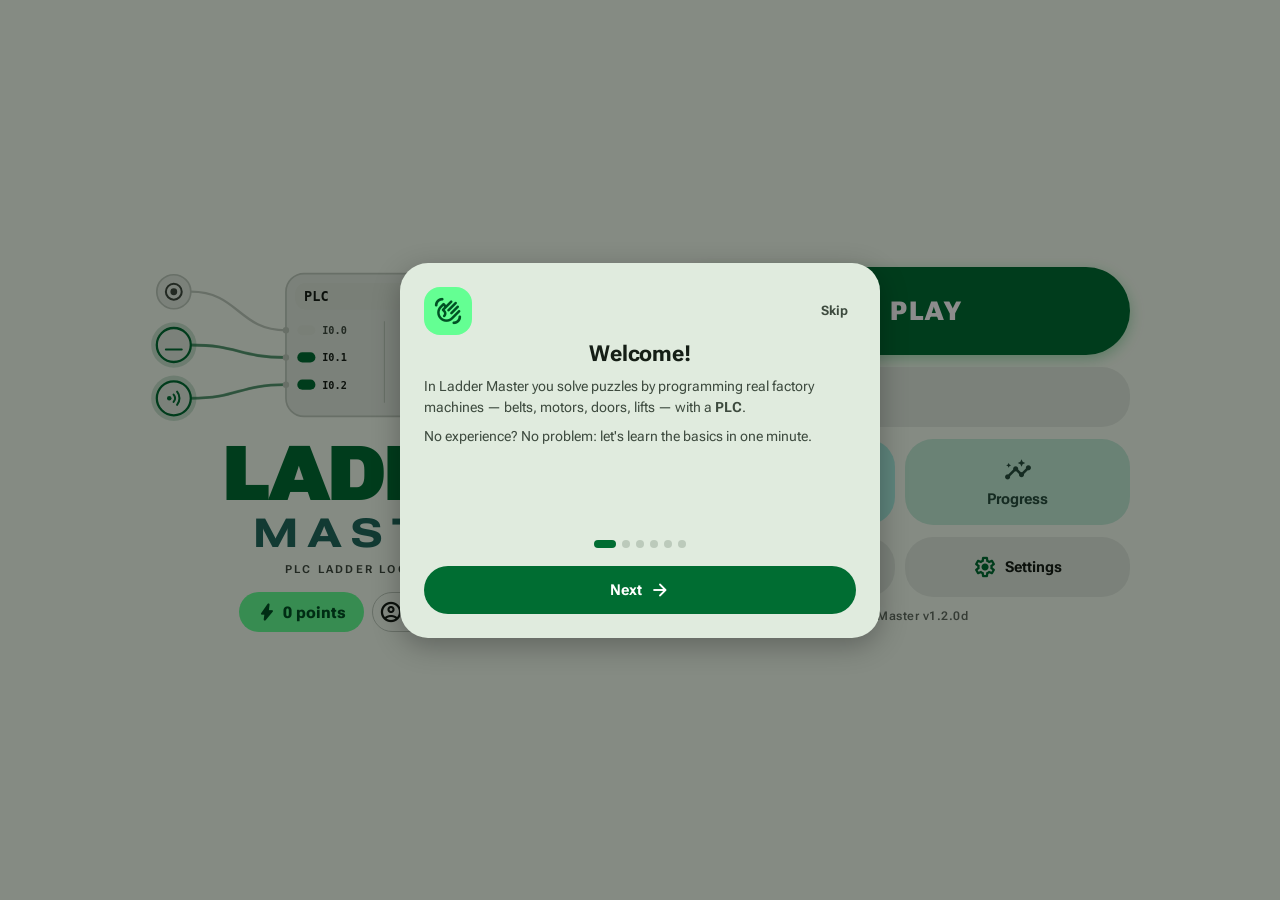
==== commit 02e9f606: "v1.2.0d: 'Sensörde dur' ve 'Çalışıyor lambası' hedefleri anında tamamlanır Co-Authored-By: Claude Op" ====
--- a/index.html
+++ b/index.html
@@ -1114,6 +1114,8 @@
     // hedefler
     const gl=this.goalList(); for(let i=0;i<gl.length;i++){ if(this.gd[i]) continue; if(gl[i].live) this.gd[i]=true; else break; }   // hedefler ekrandaki sırayla tamamlanır
     // v1.2.0c: hedefler bitince 0,6 sn daha izle — son adımın sonucu (ör. C'ye basınca kasa gerçekten kapandı mı) kontrol edilsin
+    // son kontrolde kutu sensörden ayrılırsa (bant yeniden kalktıysa) 'Sensörde dur' geri alınır
+    if(this.gd.every(Boolean)){ const pi=this.lv.goals.findIndex(g=>g.k==='park'); if(pi>=0&&pi===this.lv.goals.length-1&&this.parkT===0){ this.gd[pi]=false; this.settle=0; } }
     if(this.gd.every(Boolean)){ this.settle=(this.settle||0)+dt; if(this.settle>=0.6){ this.done=true; return; } } else this.settle=0;
     const active=this.boxes.some(b=>b.st==='belt'||b.st==='pushed');
     if(!sc.noBelt&&this.nid>=sc.boxes&&!active){ this.idleT+=dt; if(this.idleT>4.5) return this.fail(tx('Hedefe ulaşılamadı: kutular bitti. Programı gözden geçir.','Goal not reached: out of boxes. Review your program.')); } else this.idleT=0;
@@ -1148,7 +1150,7 @@
     if(this.pendB!==null){ this.pendB-=dt; if(this.pendB<=0){ this.pendB=null; if(q[sc.lampA]) this.batches++; else return this.fail(tx('Hata: Parti tamamlandı ama lamba yanmadı!','Error: Batch finished but the lamp did not light!')); } }
     const pk=goals.find(g=>g.k==='park');
     if(pk){ if(!this.motor&&this.sensorOn(pk.s)) this.parkT+=dt; else this.parkT=0; }
-    if(sc.lampA&&pk){ if(this.parkT>0&&q[sc.lampA]) this.lpT+=dt; if(this.lpT>=0.8) this.f.lampPark=true; }
+    if(sc.lampA&&pk){ if(this.parkT>0&&q[sc.lampA]) this.lpT+=dt; if(this.lpT>=0.3) this.f.lampPark=true; }
     if(sc.ackA){
       const a=!!iv[sc.ackA];
       if(a&&!this.pA){ if(this.pl) this.ackSeen=true;
@@ -1159,8 +1161,8 @@
     }
     if(goals.some(g=>g.k==='lampRun')){
       if(this.motor&&q[sc.lampA]) this.lrT+=dt;
-      if(!this.motor&&this.parkT>0.2&&!q[sc.lampA]) this.loT+=dt;
-      if(this.lrT>=1&&this.loT>=0.5) this.f.lampRun=true;
+      if(this.lrT>=1) this.f.lampRun=true;      // v1.2.0d: lamba bantla birlikte yanınca hemen tamamlanır
+      if(!this.motor&&this.t>0.3&&q[sc.lampA]){ this.loT+=dt; if(this.loT>0.4) return this.fail(tx('Hata: Bant durdu ama ÇALIŞIYOR lambası hâlâ yanıyor! Lamba motoru izlemeli.','Error: The belt stopped but the RUNNING lamp is still on! The lamp must follow the motor.')); } else this.loT=0;
     }
     if(goals.some(g=>g.k==='lampPush')){ const e=Math.max(...sc.pistons.map(p=>this.ext[p.a]),0); if(q[sc.lampA]&&e>0.4) this.f.lampPush=true; }
     if(sc.fan){
@@ -1200,7 +1202,7 @@
         case 'divert': l=tx('Ayrılan ','Diverted ')+Math.min(this.diverted,g.n)+'/'+g.n; ok=this.diverted>=g.n; break;
         case 'fill': l=(g.lb||tx('Dolum','Filled'))+' '+Math.min(this.filled,g.n)+'/'+g.n; ok=this.filled>=g.n; break;
         case 'batch': l=tx('Parti ','Batch ')+Math.min(this.batches,g.n)+'/'+g.n; ok=this.batches>=g.n; break;
-        case 'park': l=tx('Sensörde dur','Stop at sensor'); ok=this.parkT>=g.hold; break;
+        case 'park': l=tx('Sensörde dur','Stop at sensor'); ok=this.parkT>=0.12; break;   // v1.2.0d: kutu sensörde durduğu an tamamlanır
         case 'stopDelay': l=tx(fx(g.t||3)+' sn gecikmeli dur',(g.t||3)+' s delayed stop'); ok=!!this.f.stopDelay; break;
         case 'fanHold': l=tx('Fan '+fx(g.t||3)+' sn nöbet','Fan '+(g.t||3)+' s run-on'); ok=!!this.f.fanHold; break;
         case 'cnt': l=tx(g.l[0],g.l[1])+' '+Math.min(this.cnt[g.f]||0,g.n)+'/'+g.n; ok=(this.cnt[g.f]||0)>=g.n; break;
@@ -2363,7 +2365,7 @@
 const ROAD_END=10000;   // yol 10.000 bölümde biter
 /*==UI==*/
 const $=(s,r=document)=>r.querySelector(s);
-const VERSION='v1.2.0c';
+const VERSION='v1.2.0d';
 const I=(n,c)=>'<span class="ms'+(c?' '+c.split(' ').map(x=>x==='f'?'f':'ms-'+x).join(' '):'')+'">'+n+'</span>';  // Material Symbols ikon
 const SKEY='ladderustasi_v2';
 let save={done:{},draft:{},sound:true,unlock:false,intro:false,last:-1,theme:'auto',lang:null,seen:{}};
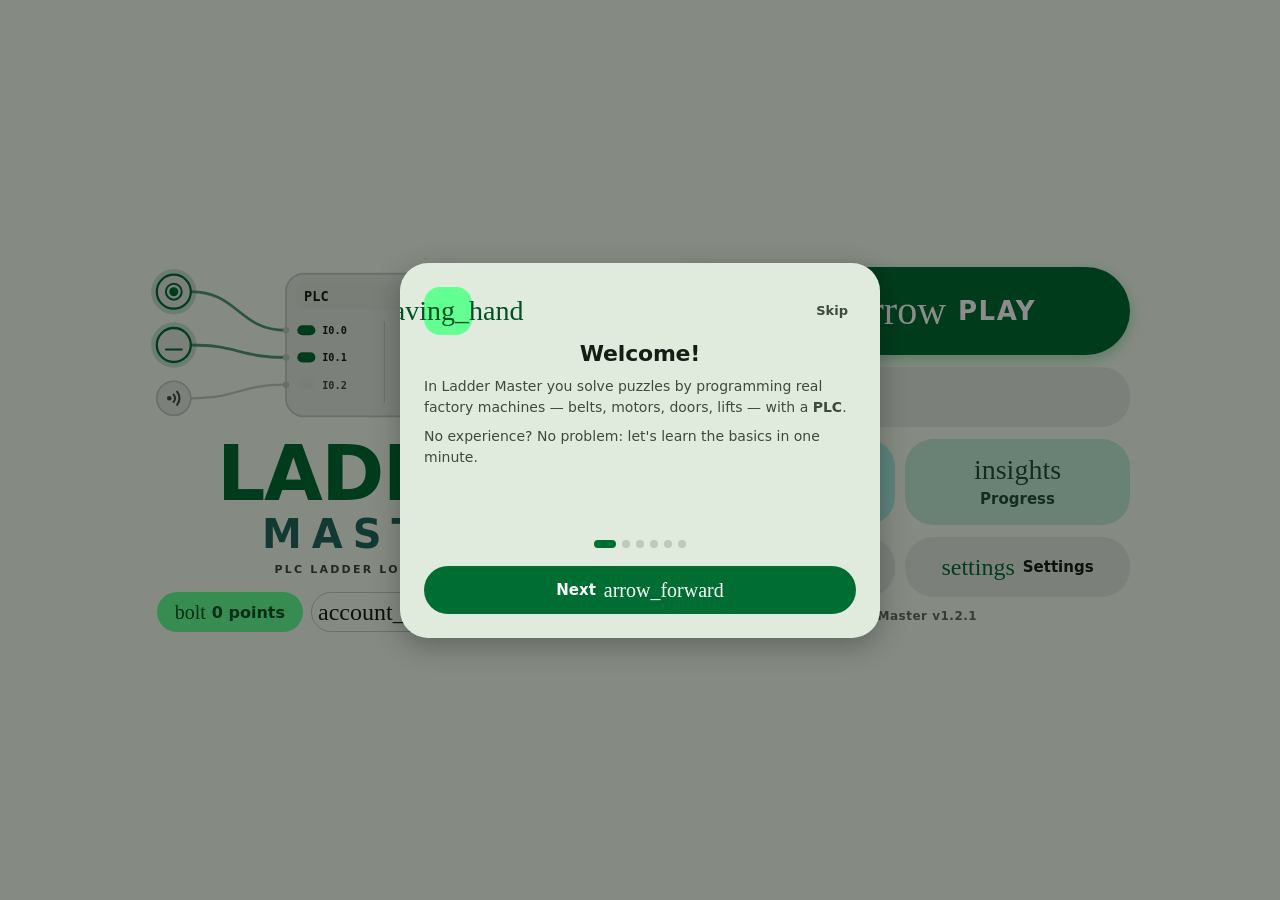
==== commit 207036e0: "v1.2.1: puan sunucuda hesaplanır (hile engeli), CSP, MIT lisansı, GitHub Actions testleri Co-Authore" ====
--- a/index.html
+++ b/index.html
@@ -1,5 +1,7 @@
 <!DOCTYPE html>
 <html lang="tr" data-theme="dark"><head><meta charset="utf-8">
+<meta http-equiv="Content-Security-Policy" content="default-src 'self'; script-src 'self' 'unsafe-inline'; style-src 'self' 'unsafe-inline' https://fonts.googleapis.com; font-src https://fonts.gstatic.com; connect-src 'self' https://uqjhhyuwgrqkhvdkqezm.supabase.co; img-src 'self' data: blob:; manifest-src 'self'; worker-src 'self'; object-src 'none'; base-uri 'none'; form-action 'none'">
+<meta name="referrer" content="no-referrer">
 <meta name="theme-color" content="#0d1117">
 <link rel="preconnect" href="https://fonts.googleapis.com"><link rel="preconnect" href="https://fonts.gstatic.com" crossorigin>
 <link rel="stylesheet" href="https://fonts.googleapis.com/css2?family=Roboto+Flex:opsz,wdth,wght@8..144,25..151,100..1000&display=swap">
@@ -2365,7 +2367,7 @@
 const ROAD_END=10000;   // yol 10.000 bölümde biter
 /*==UI==*/
 const $=(s,r=document)=>r.querySelector(s);
-const VERSION='v1.2.0d';
+const VERSION='v1.2.1';
 const I=(n,c)=>'<span class="ms'+(c?' '+c.split(' ').map(x=>x==='f'?'f':'ms-'+x).join(' '):'')+'">'+n+'</span>';  // Material Symbols ikon
 const SKEY='ladderustasi_v2';
 let save={done:{},draft:{},sound:true,unlock:false,intro:false,last:-1,theme:'auto',lang:null,seen:{}};
@@ -2461,7 +2463,7 @@
   const {j}=await sb('/auth/v1/signup',{method:'POST',auth:false,body:{email:u.toLowerCase()+MAILDOM,password:p,data:{username:u}}});
   if(!j||!j.access_token) throw {msg:errMsg({msg:'confirm'})};
   setSess(j,u);
-  try{ await sb('/rest/v1/profiles',{method:'POST',body:{id:j.user.id,username:u,points:points()},headers:{Prefer:'return=minimal'}}); }
+  try{ await sb('/rest/v1/profiles',{method:'POST',body:{id:j.user.id,username:u},headers:{Prefer:'return=minimal'}}); }
   catch(e){ NET.sess=null; saveSess(); throw e.status===409?{msg:tx('Bu kullanıcı adı alınmış','This username is taken')}:e; }
   await pushProgress(true);
 }
@@ -2484,14 +2486,15 @@
 function schedulePush(){ if(!me()) return; clearTimeout(pushT); pushT=setTimeout(()=>pushProgress().catch(()=>{}),1500); }
 async function pushProgress(now){
   if(!me()) return; const id=me().id, ts=new Date().toISOString();
-  await sb('/rest/v1/profiles?on_conflict=id',{method:'POST',body:{id,username:me().username,points:points(),updated_at:ts},headers:{Prefer:'resolution=merge-duplicates,return=minimal'}});
+  // v1.2.1: puan istemciden yazılmaz — sunucu, kaydedilen ilerlemeden hesaplar (supabase_v121.sql)
   await sb('/rest/v1/progress?on_conflict=id',{method:'POST',body:{id,data:{v:7,done:save.done},updated_at:ts},headers:{Prefer:'resolution=merge-duplicates,return=minimal'}});
   NET.lastPush=Date.now();
 }
 async function fetchBoard(){
   const {j}=await sb('/rest/v1/profiles?select=id,username,points&order=points.desc,updated_at.asc&limit=50',{auth:false});
   let rank=null; if(me()){ const i=j.findIndex(x=>x.id===me().id); if(i>=0) rank=i+1; else {
-    const {r}=await sb(`/rest/v1/profiles?select=id&points=gt.${points()}`,{auth:false,method:'HEAD',headers:{Prefer:'count=exact'}});
+    const {j:mine}=await sb(`/rest/v1/profiles?select=points&id=eq.${me().id}`,{auth:false}); const mp=(mine&&mine[0]&&mine[0].points)|0;
+    const {r}=await sb(`/rest/v1/profiles?select=id&points=gt.${mp}`,{auth:false,method:'HEAD',headers:{Prefer:'count=exact'}});
     const cr=r.headers.get('content-range')||''; const tot=+cr.split('/')[1]; if(!isNaN(tot)) rank=tot+1; } }
   return {list:j||[],rank};
 }
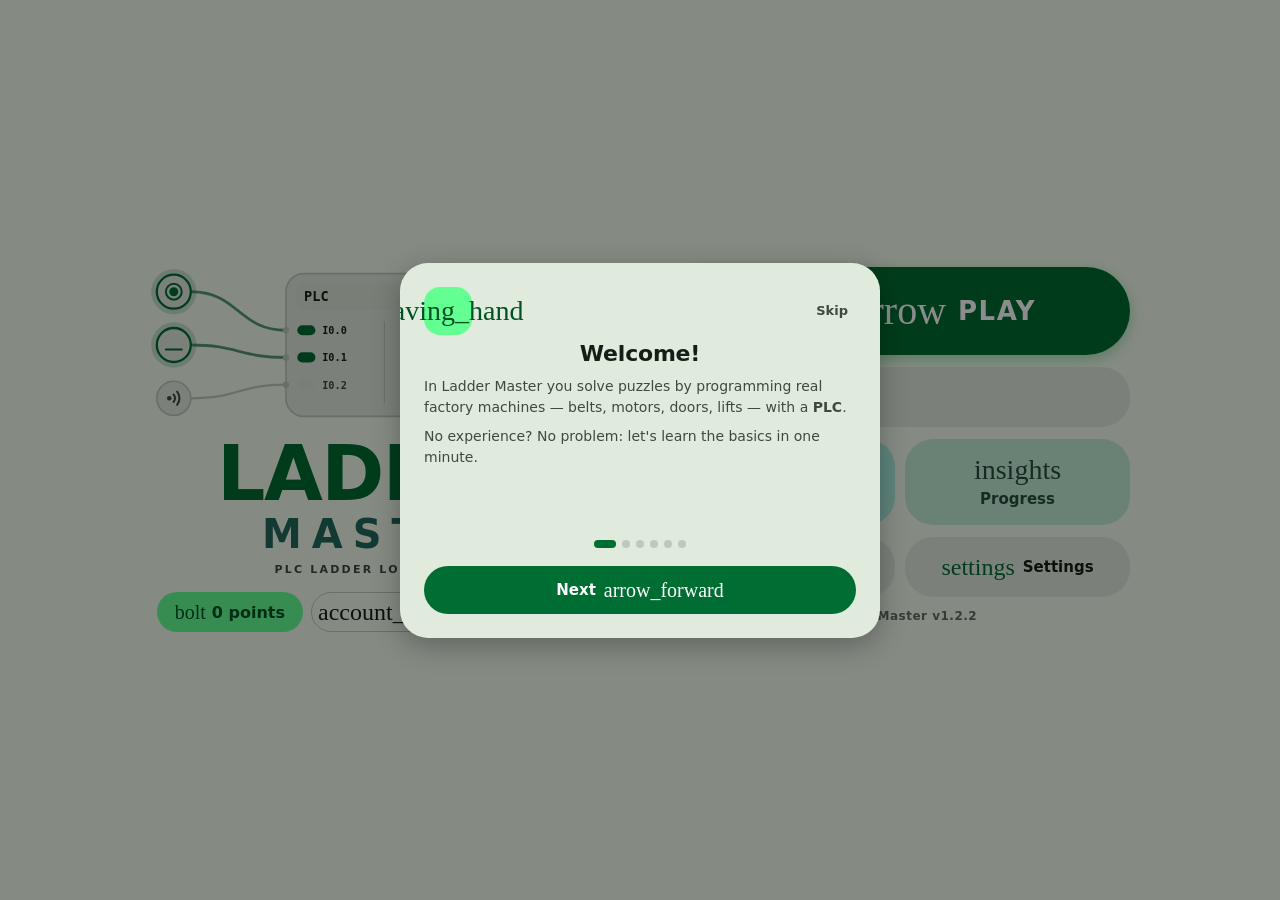
==== commit 6bd8a018: "v1.2.2: Tüm hakları saklı lisansı, İngilizce + Türkçe README, ekran görüntüleri Co-Authored-By: Clau" ====
--- a/index.html
+++ b/index.html
@@ -2367,7 +2367,7 @@
 const ROAD_END=10000;   // yol 10.000 bölümde biter
 /*==UI==*/
 const $=(s,r=document)=>r.querySelector(s);
-const VERSION='v1.2.1';
+const VERSION='v1.2.2';
 const I=(n,c)=>'<span class="ms'+(c?' '+c.split(' ').map(x=>x==='f'?'f':'ms-'+x).join(' '):'')+'">'+n+'</span>';  // Material Symbols ikon
 const SKEY='ladderustasi_v2';
 let save={done:{},draft:{},sound:true,unlock:false,intro:false,last:-1,theme:'auto',lang:null,seen:{}};
